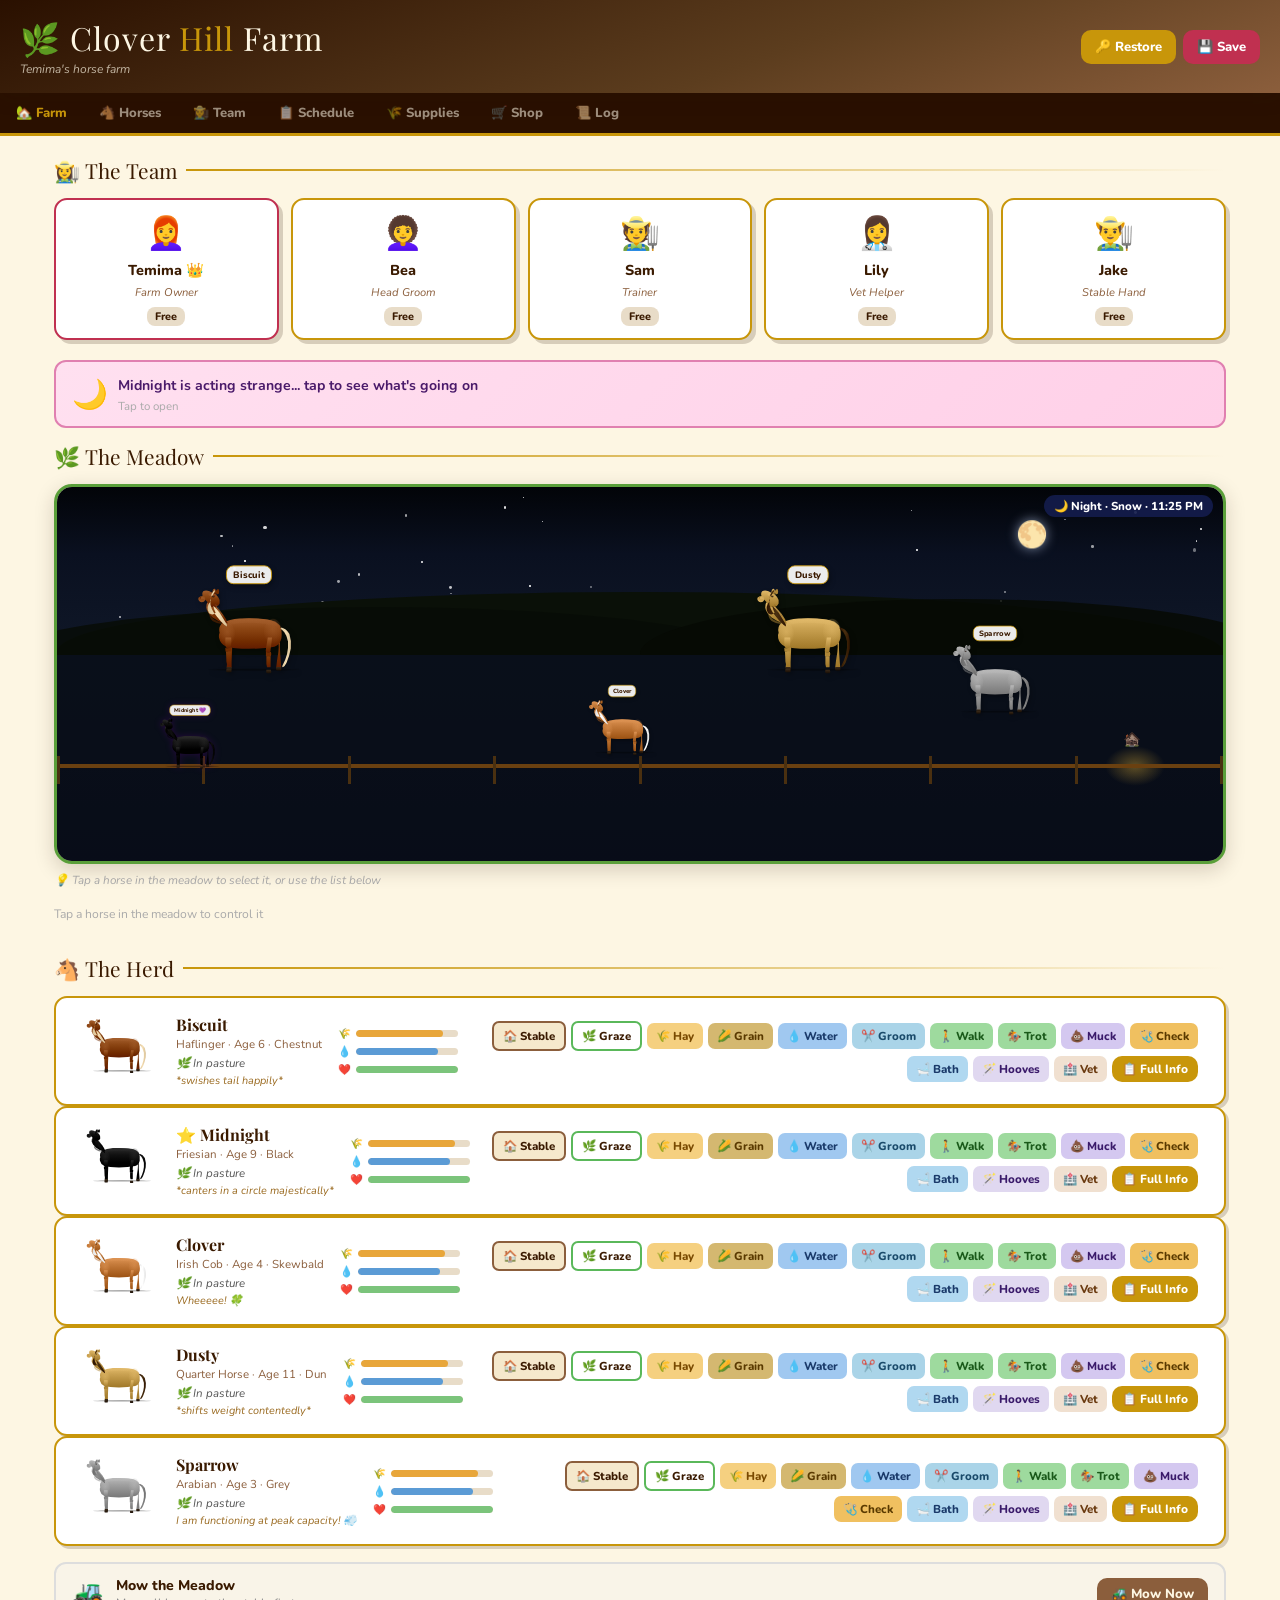
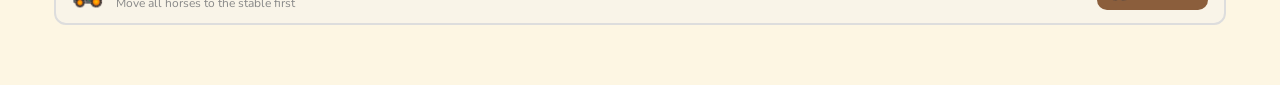
==== horse-farm.html @ 9b1303e1 "Switch to IndexedDB for persistent save storage" ====
<!DOCTYPE html>
<html lang="en">
<head>
<meta charset="UTF-8"/>
<meta name="viewport" content="width=device-width, initial-scale=1.0"/>
<meta name="theme-color" content="#C8960A"/>
<meta name="apple-mobile-web-app-capable" content="yes"/>
<meta name="apple-mobile-web-app-title" content="Horse Farm"/>
<link rel="manifest" href="./horse-farm-manifest.json"/>
<title>Clover Hill Farm 🌿</title>
<link href="https://fonts.googleapis.com/css2?family=Playfair+Display:ital,wght@0,700;1,400&family=Nunito:wght@400;700;800&display=swap" rel="stylesheet"/>
<style>
:root{
  --hay:#C8960A; --earth:#7A3E10; --grass:#3A8C2A; --darkgrass:#2a6a1a;
  --cream:#FDF6E3; --wood:#8B5E3C; --bark:#3A1A00; --rose:#C03050;
  --white:#FFFFFF; --shadow:rgba(40,20,5,0.18);
  --water:#1A6AB5; --sick:#C06000; --sky1:#87CEEB; --sky2:#b8dff5;
  --straw:#D4AA4A; --dirt:#8B6914;
}
*{box-sizing:border-box;margin:0;padding:0;}
body{font-family:'Nunito',sans-serif;background:var(--cream);min-height:100vh;overflow-x:hidden;}

/* ===== HEADER ===== */
header{
  background:linear-gradient(160deg,#2a1000 0%,#5C3D1E 60%,#8B5E3C 100%);
  color:var(--cream);padding:16px 20px;
  display:flex;align-items:center;justify-content:space-between;flex-wrap:wrap;gap:10px;
  box-shadow:0 4px 18px var(--shadow);
  position:sticky;top:0;z-index:50;
}
.farm-title{font-family:'Playfair Display',serif;font-size:clamp(1.4rem,4vw,2rem);letter-spacing:1px;}
.farm-title span{color:var(--hay);}
.farm-sub{font-size:.75rem;opacity:.7;margin-top:2px;font-style:italic;}
.header-right{display:flex;gap:7px;flex-wrap:wrap;align-items:center;}
.btn{font-family:'Nunito',sans-serif;font-weight:800;font-size:.82rem;border:none;border-radius:10px;
  padding:8px 14px;cursor:pointer;transition:filter .18s,transform .12s;display:flex;align-items:center;gap:5px;}
.btn:hover{filter:brightness(1.12);transform:translateY(-1px);}
.btn-wood{background:var(--wood);color:var(--cream);}
.btn-hay{background:var(--hay);color:#fff;}
.btn-rose{background:var(--rose);color:#fff;}
.btn-grass{background:var(--grass);color:#fff;}

/* ===== TABS ===== */
.tabs{display:flex;background:#2a1000;border-bottom:3px solid var(--hay);overflow-x:auto;
  position:sticky;top:0;z-index:49;}
/* JS sets tabs top dynamically after load */
.tab{padding:11px 16px;color:rgba(253,246,227,.55);font-weight:800;font-size:.82rem;
  cursor:pointer;border:none;background:none;white-space:nowrap;
  border-bottom:3px solid transparent;margin-bottom:-3px;transition:color .18s,border-color .18s;
  font-family:'Nunito',sans-serif;display:flex;align-items:center;gap:5px;}
.tab.active{color:var(--hay);border-bottom-color:var(--hay);}
.tab:hover{color:var(--cream);}

/* ===== MAIN ===== */
main{max-width:1200px;margin:0 auto;padding:20px 14px 60px;}
.page{display:none;}.page.active{display:block;}
.section-title{font-family:'Playfair Display',serif;font-size:1.3rem;color:var(--bark);
  margin-bottom:14px;display:flex;align-items:center;gap:9px;}
.section-title::after{content:'';flex:1;height:2px;background:linear-gradient(90deg,var(--hay),transparent);}

/* ===== SICK ALERT ===== */
.sick-alert{background:#fff3cd;border:2px solid var(--sick);border-radius:11px;padding:10px 14px;
  margin-bottom:14px;display:none;gap:9px;align-items:flex-start;}
.sick-alert.visible{display:flex;}
.sick-alert-text{font-size:.83rem;color:#7a4a00;}
.sick-alert-text strong{display:block;margin-bottom:2px;font-size:.9rem;}

/* ===== ROMANCE & FOAL ===== */
@keyframes brood{from{transform:scale(1) rotate(-4deg);}to{transform:scale(0.97) rotate(-2deg);}}
@keyframes heartFloat{0%{transform:translateY(0) scale(0);opacity:0;}20%{transform:translateY(-10px) scale(1.2);opacity:1;}80%{transform:translateY(-35px) scale(1);opacity:1;}100%{transform:translateY(-55px) scale(.8);opacity:0;}}
@keyframes foalBounce{from{transform:scale(1) translateY(0);}to{transform:scale(1.05) translateY(-5px);}}
.field-horse.brooding{animation:brood 2.5s ease-in-out infinite alternate !important;filter:drop-shadow(0 0 6px rgba(80,0,120,.4));}
.field-horse.in-love .horse-name-tag::after{content:' 💕';} 
.heart-float{position:absolute;font-size:1.4rem;pointer-events:none;animation:heartFloat 1.8s ease forwards;z-index:20;}
.foal-horse{animation:foalBounce .8s ease-in-out infinite alternate;}
.romance-banner{background:linear-gradient(135deg,#ffe0f0,#ffd0e8);border:2px solid #e080b0;border-radius:12px;padding:12px 16px;margin-bottom:14px;display:flex;align-items:center;gap:10px;cursor:pointer;transition:transform .2s;}
.romance-banner:hover{transform:translateY(-2px);}

/* ===== SEASONS & WEATHER ===== */
@keyframes twinkle{from{opacity:.2;transform:scale(.8);}to{opacity:1;transform:scale(1.1);}}
@keyframes snowfall{0%{transform:translateY(-10px) translateX(0);opacity:0;}10%{opacity:1;}90%{opacity:.8;}100%{transform:translateY(420px) translateX(30px);opacity:0;}}
@keyframes rainfall{0%{transform:translateY(-10px);opacity:0;}10%{opacity:.7;}100%{transform:translateY(420px);opacity:0;}}
@keyframes leaffall{0%{transform:translateY(-10px) rotate(0deg);opacity:0;}10%{opacity:1;}100%{transform:translateY(420px) rotate(360deg);opacity:0;}}
@keyframes lightning{0%,90%,100%{opacity:0;}92%,96%{opacity:1;}94%,98%{opacity:.3;}}
@keyframes cloudDrift{from{transform:translateX(0);}to{transform:translateX(40px);}}
@keyframes sway{from{transform:rotate(-5deg);}to{transform:rotate(5deg);}}
.weather-particle{position:absolute;pointer-events:none;animation-timing-function:linear;animation-iteration-count:infinite;}
.lightning-flash{position:absolute;inset:0;background:rgba(255,255,220,.5);animation:lightning 5s ease-in-out infinite;pointer-events:none;}

/* ===== FIELD / MEADOW VIEW ===== */
.meadow-wrap{position:relative;width:100%;height:380px;border-radius:18px;overflow:hidden;
  border:3px solid #5a9f3a;box-shadow:0 6px 20px var(--shadow);margin-bottom:8px;}

/* Sky gradient */
.meadow-sky{position:absolute;top:0;left:0;right:0;height:45%;
  background:linear-gradient(180deg,#5ba3d9 0%,#87CEEB 60%,#b8e0f5 100%);}
.cloud{position:absolute;color:white;font-size:1.4rem;opacity:.85;
  animation:cloudDrift 18s ease-in-out infinite alternate;filter:drop-shadow(0 1px 3px rgba(0,0,0,.1));}
@keyframes cloudDrift{from{transform:translateX(0);}to{transform:translateX(40px);}}

/* Rolling hills */
.meadow-hills{position:absolute;bottom:0;left:0;right:0;top:35%;
  background:linear-gradient(180deg,#5aba3a 0%,#4aaa2a 30%,#3a9a1a 60%,#2a8a0a 100%);}
.hill-far{position:absolute;top:0;left:-5%;right:-5%;height:60px;
  background:#5aba3a;border-radius:50% 50% 0 0 / 100% 100% 0 0;}
.hill-mid{position:absolute;top:20px;left:-10%;right:-10%;height:80px;
  background:#4aaa2a;border-radius:50% 50% 0 0 / 100% 100% 0 0;}

/* Ground / foreground */
.meadow-ground{position:absolute;bottom:0;left:0;right:0;height:55%;
  background:linear-gradient(180deg,#5aba3a 0%,#3a9a1a 100%);}

/* Fence */
.fence-row{position:absolute;bottom:22%;left:0;right:0;height:18px;display:flex;z-index:3;}
.fence-post{width:3px;background:#8B6030;height:28px;margin-top:-5px;flex-shrink:0;}
.fence-rail{flex:1;height:4px;background:#c4a060;margin-top:3px;}
.fence-rail2{flex:1;height:4px;background:#c4a060;margin-top:11px;}

/* Flowers and grass detail */
.grass-detail{position:absolute;font-size:.7rem;opacity:.6;pointer-events:none;}
.flower{position:absolute;font-size:.8rem;pointer-events:none;animation:sway 3s ease-in-out infinite alternate;}
@keyframes sway{from{transform:rotate(-5deg);}to{transform:rotate(5deg);}}

/* Horse silhouettes on field */
.field-horse{position:absolute;z-index:5;cursor:pointer;transition:left .9s cubic-bezier(.4,0,.2,1),bottom .7s ease;
  filter:drop-shadow(2px 3px 3px rgba(0,0,0,.3));}
.field-horse svg{display:block;}
.field-horse.grazing{animation:horseMunch 1.5s ease-in-out infinite alternate;}
.field-horse.selected .horse-selection-ring{display:block;}
@keyframes horseMunch{from{transform:rotate(-3deg) translateY(0);}to{transform:rotate(2deg) translateY(2px);}}
.horse-name-tag{position:absolute;bottom:100%;left:50%;transform:translateX(-50%);
  background:rgba(255,255,255,.92);border:1.5px solid var(--hay);border-radius:8px;
  padding:2px 7px;font-size:.62rem;font-weight:800;color:var(--bark);white-space:nowrap;
  margin-bottom:3px;pointer-events:none;}

/* Worker on field */
.field-worker{position:absolute;z-index:8;transition:left .6s ease,bottom .6s ease;pointer-events:none;}
.field-worker .worker-figure{font-size:1.5rem;display:block;
  animation:workerWalk .4s ease-in-out infinite alternate;}
@keyframes workerWalk{from{transform:scaleX(1);}to{transform:scaleX(-1);}}
.field-worker.working .worker-figure{animation:workerWork .3s ease-in-out infinite alternate;}
@keyframes workerWork{from{transform:translateY(0);}to{transform:translateY(-4px);}}
.action-bubble{position:absolute;bottom:calc(100% + 4px);left:50%;transform:translateX(-50%);
  background:white;border:2px solid var(--hay);border-radius:10px;padding:3px 8px;
  font-size:.65rem;font-weight:800;color:var(--bark);white-space:nowrap;z-index:20;
  animation:bubblePop .3s ease both;}
@keyframes bubblePop{from{transform:translateX(-50%) scale(0);}to{transform:translateX(-50%) scale(1);}}
.tool-anim{position:absolute;font-size:1.1rem;animation:toolSwing .5s ease-in-out infinite alternate;}
@keyframes toolSwing{from{transform:rotate(-30deg);}to{transform:rotate(20deg);}}

/* Move controls */
.move-controls{display:flex;flex-wrap:wrap;gap:6px;margin-top:8px;align-items:center;min-height:36px;}
.move-btn{font-size:.78rem;padding:6px 12px;border-radius:8px;border:2px solid var(--hay);
  background:var(--white);color:var(--bark);font-family:'Nunito',sans-serif;font-weight:800;
  cursor:pointer;transition:all .18s;display:flex;align-items:center;gap:4px;}
.move-btn:hover{background:var(--hay);color:#fff;}
.move-btn.active-grazing{background:#9eda9e;border-color:#5ab85a;color:#1a5a1a;}

/* ===== STABLE — SIDE VIEW (standing in aisle looking at stall fronts) ===== */
/* ===== ACTION FEEDBACK ===== */
.horse-action-pop{
  position:absolute;z-index:20;pointer-events:none;
  font-size:1.6rem;
  animation:actionPop 1.4s ease forwards;
  transform-origin:bottom center;
}
@keyframes actionPop{
  0%  {transform:scale(0) translateY(0);opacity:1;}
  30% {transform:scale(1.3) translateY(-20px);opacity:1;}
  70% {transform:scale(1) translateY(-45px);opacity:1;}
  100%{transform:scale(0.8) translateY(-65px);opacity:0;}
}
.field-horse.reacting{animation:horseReact .4s ease-in-out 3 alternate !important;}
@keyframes horseReact{
  from{transform:scale(1) translateY(0);}
  to  {transform:scale(1.08) translateY(-6px);}
}
.field-horse.exercising-anim{animation:horseRun .35s ease-in-out infinite alternate !important;}
@keyframes horseRun{
  from{transform:scaleX(1) translateY(0);}
  to  {transform:scaleX(1.05) translateY(-8px);}
}
.farm-horse-list{display:flex;flex-direction:column;gap:10px;}
.farm-horse-row{
  background:var(--white);border-radius:13px;padding:12px 14px;
  box-shadow:3px 3px 0 var(--shadow);border:2px solid var(--hay);
  display:grid;
  grid-template-columns:auto 1fr auto auto;
  align-items:center;gap:12px;
}
@media(max-width:700px){
  .farm-horse-row{grid-template-columns:auto 1fr;grid-template-rows:auto auto;}
  .fhr-bars{grid-column:1/3;}
  .fhr-actions{grid-column:1/3;}
}
.farm-horse-row.selected-row{border-color:#D4A800;background:#fffbee;}
.farm-horse-row.sick-row{border-color:var(--sick);}
.fhr-svg{flex-shrink:0;}
.fhr-info{min-width:0;overflow:hidden;}
.fhr-name{font-family:'Playfair Display',serif;font-size:1rem;color:var(--bark);font-weight:700;white-space:nowrap;overflow:hidden;text-overflow:ellipsis;}
.fhr-meta{font-size:.72rem;color:var(--wood);margin-top:1px;}
.fhr-status{font-size:.72rem;margin-top:3px;font-style:italic;color:#555;}
.fhr-bars{display:flex;flex-direction:column;gap:3px;width:120px;flex-shrink:0;}
.fhr-bar-row{display:flex;align-items:center;gap:4px;}
.fhr-bar-bg{flex:1;height:7px;background:#e8dcc8;border-radius:99px;overflow:hidden;}
.fhr-bar{height:100%;border-radius:99px;transition:width .4s;}
.fhr-actions{display:flex;flex-wrap:wrap;gap:5px;align-items:center;justify-content:flex-end;}

/* ===== TEAM ===== */
.team-row{display:flex;flex-wrap:wrap;gap:12px;margin-bottom:20px;}
.person-card{background:var(--white);border-radius:13px;padding:12px 14px;flex:1;min-width:120px;
  box-shadow:4px 4px 0 var(--shadow);border:2px solid var(--hay);
  display:flex;flex-direction:column;align-items:center;gap:5px;cursor:pointer;
  transition:transform .18s,box-shadow .18s;}
.person-card:hover{transform:translateY(-2px);box-shadow:6px 6px 0 var(--shadow);}
.person-card.owner{border-color:var(--rose);}
.person-card.busy{border-color:var(--grass);}
.person-avatar{font-size:2rem;}
.person-name{font-weight:800;color:var(--bark);font-size:.9rem;}
.person-role{font-size:.7rem;color:var(--wood);font-style:italic;}
.person-status{font-size:.68rem;font-weight:800;padding:2px 8px;border-radius:8px;margin-top:2px;}
.status-idle{background:#e8dcc8;color:var(--bark);}
.status-busy{background:#9eda9e;color:#1a5a1a;}
.person-task-bar-bg{width:100%;height:5px;background:#e8dcc8;border-radius:99px;overflow:hidden;}
.person-task-bar{height:100%;background:linear-gradient(90deg,var(--grass),#2a7a2a);border-radius:99px;transition:width .5s;}

/* ===== HORSES GRID ===== */
.horses-grid{display:grid;grid-template-columns:repeat(auto-fill,minmax(280px,1fr));gap:16px;}
.horse-card{background:var(--white);border-radius:15px;overflow:hidden;
  box-shadow:4px 4px 0 var(--shadow);border:2px solid var(--hay);transition:transform .2s;}
.horse-card:hover{transform:translateY(-3px);}
.horse-card.fav{border-color:var(--rose);}
.horse-card.sick{border-color:var(--sick);}
.horse-card-top{padding:13px 13px 8px;display:flex;align-items:center;gap:10px;}
.horse-card-top svg{width:48px;height:40px;flex-shrink:0;border-radius:8px;padding:3px;
  background:rgba(0,0,0,.05);}
.horse-name{font-family:'Playfair Display',serif;font-size:1.05rem;color:var(--bark);}
.horse-breed{font-size:.7rem;color:var(--wood);font-style:italic;}
.horse-card-body{padding:8px 13px 13px;}
.badge-row{display:flex;gap:4px;flex-wrap:wrap;margin-bottom:6px;}
.badge{font-size:.64rem;font-weight:800;padding:2px 7px;border-radius:8px;}
.badge-fav{background:var(--rose);color:#fff;}
.badge-sick{background:var(--sick);color:#fff;animation:pulse .8s ease-in-out infinite alternate;}
.badge-recover{background:#7bc47b;color:#fff;}
.badge-exercise{background:#5aba3a;color:#fff;}
.badge-rest{background:#c48bd4;color:#fff;}
.badge-loc{background:#e8dcc8;color:var(--bark);}
@keyframes pulse{from{opacity:.7;}to{opacity:1;}}

/* Stat bars */
.stat-row{display:flex;align-items:center;gap:6px;margin-bottom:5px;}
.stat-icon{font-size:.85rem;width:20px;text-align:center;flex-shrink:0;}
.stat-label{font-size:.68rem;font-weight:800;color:#3A1A00;width:62px;flex-shrink:0;}
.stat-bar-bg{flex:1;height:10px;background:#C8B890;border-radius:99px;overflow:hidden;position:relative;}
.stat-bar{height:100%;border-radius:99px;transition:width .5s ease;}
.stat-bar.hunger  {background:linear-gradient(90deg,#e8a63a,#d4821a);}
.stat-bar.thirst  {background:linear-gradient(90deg,#5b9bd5,#2e6da4);}
.stat-bar.grooming{background:linear-gradient(90deg,#8bbfd4,#5a9ab5);}
.stat-bar.exercise{background:linear-gradient(90deg,#7bc47b,#4a9e4a);}
.stat-bar.rest    {background:linear-gradient(90deg,#c48bd4,#9a5ab5);}
.stat-bar.health  {background:linear-gradient(90deg,#e85555,#c42020);}
.stat-bar.low{background:linear-gradient(90deg,#e85555,#c42020) !important;}
.stat-val{font-size:.68rem;color:#555;width:26px;text-align:right;font-weight:700;}

/* Progress bars for exercise/rest */
.progress-bar-wrap{margin:6px 0;background:#e8dcc8;border-radius:99px;overflow:hidden;height:10px;}
.progress-bar-fill{height:100%;border-radius:99px;transition:width .5s linear;}
.progress-label{font-size:.68rem;font-weight:800;margin-bottom:2px;}

/* Care actions */
.horse-actions{margin-top:8px;}
.action-group{margin-bottom:7px;}
.action-group-label{font-size:.65rem;font-weight:800;color:#aaa;text-transform:uppercase;
  letter-spacing:.5px;margin-bottom:3px;display:flex;align-items:center;gap:4px;}
.action-btns{display:flex;flex-wrap:wrap;gap:4px;}
.care-btn{font-size:.72rem;font-weight:800;padding:5px 9px;border-radius:7px;border:none;
  cursor:pointer;transition:filter .15s,transform .1s;font-family:'Nunito',sans-serif;
  display:flex;align-items:center;gap:3px;}
.care-btn:hover{filter:brightness(1.1);transform:scale(1.04);}
.care-btn:disabled{opacity:.38;cursor:not-allowed;transform:none;filter:none;}
.care-btn.feed-hay    {background:#f5d080;color:#7a4a00;}
.care-btn.feed-grain  {background:#d4b870;color:#5a3a00;}
.care-btn.feed-treats {background:#f0a0a0;color:#7a1a1a;}
.care-btn.feed-water  {background:#a0c8f0;color:#1a3a6a;}
.care-btn.groom       {background:#aad4e8;color:#1a4a6a;}
.care-btn.exercise-start{background:#9eda9e;color:#1a5a1a;}
.care-btn.exercise-stop {background:#e85555;color:#fff;}
.care-btn.rest-btn    {background:#d4a8e8;color:#4a1a6a;}
.care-btn.health-check{background:#f0c060;color:#5a3a00;}
.care-btn.treat-sick  {background:#e85555;color:#fff;}
.horse-mood{font-size:.75rem;margin-top:6px;color:#3A1A00;font-style:italic;line-height:1.4;}
.horse-funfact{font-size:.65rem;color:#bbb;margin-top:3px;line-height:1.4;}

/* Quick hints */
.quick-hints{display:flex;flex-wrap:wrap;gap:4px;margin-top:5px;}

/* ===== SCHEDULE ===== */
.schedule-grid{display:grid;grid-template-columns:repeat(auto-fill,minmax(190px,1fr));gap:12px;}
.schedule-card{background:var(--white);border-radius:11px;padding:12px;
  box-shadow:3px 3px 0 var(--shadow);border-top:4px solid var(--grass);}
.schedule-card h4{font-family:'Playfair Display',serif;color:var(--bark);margin-bottom:8px;font-size:.9rem;}
.schedule-item{display:flex;align-items:center;gap:6px;padding:4px 0;
  border-bottom:1px dashed #e0d0b0;font-size:.78rem;color:#333;}
.schedule-item:last-child{border-bottom:none;}
.schedule-dot{width:8px;height:8px;border-radius:50%;flex-shrink:0;}

/* ===== SUPPLIES ===== */
.supply-grid{display:grid;grid-template-columns:repeat(auto-fill,minmax(150px,1fr));gap:12px;}
.supply-card{background:var(--white);border-radius:12px;padding:12px;text-align:center;
  box-shadow:3px 3px 0 var(--shadow);border:2px solid var(--hay);}
.supply-card.low-stock{border-color:var(--sick);}
.supply-icon{font-size:2rem;margin-bottom:4px;}
.supply-name{font-weight:800;color:var(--bark);font-size:.83rem;margin-bottom:2px;}
.supply-stock{font-size:.72rem;color:#3A1A00;font-weight:700;margin-bottom:6px;}
.supply-bar-bg{height:7px;background:#e8dcc8;border-radius:99px;overflow:hidden;margin-bottom:7px;}
.supply-bar{height:100%;border-radius:99px;background:linear-gradient(90deg,var(--grass),#4a9e4a);transition:width .4s;}
.supply-bar.low{background:linear-gradient(90deg,#e85555,#c42020);}
.supply-btn{font-size:.7rem;padding:5px 10px;border-radius:6px;border:none;cursor:pointer;
  font-family:'Nunito',sans-serif;font-weight:800;background:var(--grass);color:#fff;
  width:100%;transition:filter .15s;}
.supply-btn:hover{filter:brightness(1.1);}

/* ===== HELPERS / TEAM TAB ===== */
.helper-grid{display:grid;grid-template-columns:repeat(auto-fill,minmax(190px,1fr));gap:14px;}
.helper-card{background:var(--white);border-radius:14px;padding:14px;
  box-shadow:4px 4px 0 var(--shadow);border:2px solid var(--hay);cursor:pointer;
  transition:transform .18s,box-shadow .18s;text-align:center;}
.helper-card:hover{transform:translateY(-2px);box-shadow:6px 6px 0 var(--shadow);border-color:var(--grass);}
.helper-card.busy{border-color:var(--grass);}
.helper-avatar{font-size:2.2rem;margin-bottom:5px;}
.helper-name{font-weight:800;color:var(--bark);font-size:.9rem;}
.helper-role{font-size:.68rem;color:var(--wood);font-style:italic;margin-bottom:8px;}
.helper-task-bar-bg{height:7px;background:#e8dcc8;border-radius:99px;overflow:hidden;margin-bottom:4px;}
.helper-task-bar{height:100%;background:linear-gradient(90deg,var(--grass),#2a7a2a);border-radius:99px;transition:width .5s;}
.helper-task-label{font-size:.68rem;color:#3a8c2a;font-weight:800;}
.helper-sched-preview{font-size:.68rem;color:#888;margin-top:5px;line-height:1.6;}

/* ===== LOG ===== */
.log-list{display:flex;flex-direction:column;gap:6px;max-height:440px;overflow-y:auto;}
.log-entry{background:var(--white);border-radius:7px;padding:8px 11px;font-size:.78rem;
  color:#222;display:flex;gap:7px;align-items:center;border-left:4px solid var(--hay);}
.log-entry.log-sick{border-left-color:var(--sick);}
.log-entry.log-health{border-left-color:#e85555;}
.log-time{font-size:.66rem;color:#aaa;white-space:nowrap;}

/* ===== MODALS ===== */
.overlay{display:none;position:fixed;inset:0;background:rgba(40,20,5,.55);
  z-index:200;align-items:center;justify-content:center;padding:16px;}
.overlay.open{display:flex;}
.modal{background:var(--white);border-radius:18px;padding:24px;max-width:480px;width:100%;
  box-shadow:0 20px 55px rgba(0,0,0,.28);animation:popIn .3s cubic-bezier(.175,.885,.32,1.275) both;
  position:relative;border-top:5px solid var(--hay);max-height:90vh;overflow-y:auto;}
.modal h2{font-family:'Playfair Display',serif;color:var(--bark);margin-bottom:12px;font-size:1.3rem;
  display:flex;align-items:center;gap:8px;}
.modal p{color:#333;font-size:.85rem;line-height:1.7;margin-bottom:10px;}
.code-box{background:#f5edd8;border:2px solid var(--hay);border-radius:8px;padding:10px;
  font-family:monospace;font-size:.72rem;word-break:break-all;color:var(--bark);
  max-height:100px;overflow-y:auto;line-height:1.5;user-select:all;}
.modal input,.modal textarea{width:100%;border:2px solid #ddd;border-radius:8px;
  padding:8px 10px;font-family:'Nunito',sans-serif;font-size:.85rem;margin-bottom:8px;outline:none;}
.modal input:focus,.modal textarea:focus{border-color:var(--hay);}
.modal textarea{min-height:80px;resize:vertical;}
.modal-close{position:absolute;top:10px;right:12px;background:none;border:none;
  font-size:1.1rem;cursor:pointer;color:#aaa;font-size:1.3rem;}
.modal-close:hover{color:var(--rose);}
.modal-actions{display:flex;gap:8px;margin-top:12px;flex-wrap:wrap;}
.modal-tabs{display:flex;gap:7px;margin-bottom:14px;}
.modal-tab{flex:1;padding:8px;border:2px solid #ddd;border-radius:9px;background:white;
  font-family:'Nunito',sans-serif;font-weight:800;cursor:pointer;font-size:.8rem;transition:all .2s;}
.modal-tab.active{background:var(--hay);color:#fff;border-color:var(--hay);}

/* Session schedule */
.session-block{background:#f9f4e8;border:2px solid var(--hay);border-radius:10px;padding:11px;margin-bottom:10px;}
.session-header{display:flex;align-items:center;gap:7px;margin-bottom:8px;flex-wrap:wrap;}
.session-time{border:2px solid #ddd;border-radius:7px;padding:5px 8px;
  font-family:'Nunito',sans-serif;font-size:.83rem;outline:none;width:95px;}
.session-time:focus{border-color:var(--hay);}
.session-remove{background:#e85555;color:#fff;border:none;border-radius:6px;
  padding:4px 9px;font-size:.72rem;font-weight:800;cursor:pointer;font-family:'Nunito',sans-serif;}
.session-task-row{display:flex;gap:5px;align-items:center;margin-bottom:5px;}
.session-task-row select{flex:1;border:2px solid #ddd;border-radius:6px;padding:5px 7px;
  font-family:'Nunito',sans-serif;font-size:.78rem;outline:none;}
.session-task-row select:focus{border-color:var(--hay);}
.session-task-remove{background:#e85555;color:#fff;border:none;border-radius:5px;
  padding:3px 8px;font-size:.78rem;cursor:pointer;font-weight:800;}
.add-task-btn{background:var(--white);border:2px dashed var(--hay);border-radius:7px;
  padding:5px 9px;font-size:.75rem;font-weight:800;color:var(--bark);cursor:pointer;
  width:100%;font-family:'Nunito',sans-serif;margin-top:3px;}
.add-task-btn:hover{background:var(--hay);color:#fff;}

/* Task assign grid */
.task-btn-grid{display:grid;grid-template-columns:1fr 1fr;gap:7px;}
.task-assign-btn{padding:8px 9px;border-radius:8px;border:2px solid var(--hay);background:var(--white);
  font-family:'Nunito',sans-serif;font-weight:800;font-size:.75rem;color:var(--bark);
  cursor:pointer;transition:all .18s;text-align:left;line-height:1.3;}
.task-assign-btn:hover{background:var(--hay);color:#fff;}
.task-assign-btn:disabled{opacity:.38;cursor:not-allowed;}

/* Reading help tooltip */
[data-tip]{position:relative;}
[data-tip]:hover::after{
  content:attr(data-tip);position:absolute;bottom:calc(100% + 5px);left:50%;
  transform:translateX(-50%);background:#2a1000;color:#f5e8cc;
  padding:5px 10px;border-radius:8px;font-size:.72rem;white-space:nowrap;z-index:100;
  font-family:'Nunito',sans-serif;font-weight:700;pointer-events:none;
  box-shadow:0 3px 10px rgba(0,0,0,.3);
}

/* ===== UTILS ===== */
@keyframes popIn{from{transform:scale(.8);opacity:0;}to{transform:scale(1);opacity:1;}}
@keyframes fadeUp{from{opacity:0;transform:translateY(12px);}to{opacity:1;transform:translateY(0);}}
.toast{position:fixed;bottom:22px;left:50%;transform:translateX(-50%);
  background:#2a1000;color:#f5e8cc;padding:9px 18px;border-radius:26px;
  font-size:.83rem;font-weight:800;box-shadow:0 6px 18px rgba(0,0,0,.3);z-index:999;
  animation:fadeUp .3s ease both;pointer-events:none;display:flex;align-items:center;gap:6px;}
.toast.warn{background:#c44;}
</style>
</head>
<body>

<header>
  <div>
    <div class="farm-title">🌿 Clover <span>Hill</span> Farm</div>
    <div class="farm-sub">Temima's horse farm</div>
  </div>
  <div class="header-right">
    <button class="btn btn-hay" onclick="openRestore()" data-tip="Load saved farm">🔑 Restore</button>
    <button class="btn btn-rose" onclick="openLogout()" data-tip="Save your farm">💾 Save</button>
  </div>
</header>

<nav class="tabs">
  <button class="tab active" onclick="showPage('farm',this)">🏡 Farm</button>
  <button class="tab" onclick="showPage('horses',this)">🐴 Horses</button>
  <button class="tab" onclick="showPage('team',this)">👩‍🌾 Team</button>
  <button class="tab" onclick="showPage('schedule',this)">📋 Schedule</button>
  <button class="tab" onclick="showPage('supplies',this)">🌾 Supplies</button>
  <button class="tab" onclick="showPage('shop',this)">🛒 Shop</button>
  <button class="tab" onclick="showPage('log',this)">📜 Log</button>
</nav>

<main>

<!-- ===== FARM PAGE ===== -->
<div class="page active" id="page-farm">
  <div class="section-title">👩‍🌾 The Team</div>
  <div class="team-row" id="team-row"></div>

  <div class="sick-alert" id="sick-alert">
    <span style="font-size:1.4rem;">🤒</span>
    <div class="sick-alert-text">
      <strong id="sick-alert-title">A horse needs help!</strong>
      <span id="sick-alert-body"></span>
    </div>
  </div>

  <!-- Romance banner -->
  <div class="romance-banner" id="romance-banner" style="display:none;" onclick="openRomanceModal()">
  </div>

  <div class="section-title">🌿 The Meadow</div>
  <!-- MEADOW / FIELD VIEW -->
  <div class="meadow-wrap" id="meadow-wrap">
    <!-- Fully rebuilt by renderMeadow() based on season + weather -->
    <div id="meadow-bg"></div>
    <div id="meadow-horses" style="position:absolute;inset:0;z-index:6;"></div>
    <div id="meadow-workers" style="position:absolute;inset:0;z-index:7;"></div>
    <div id="meadow-weather" style="position:absolute;inset:0;z-index:8;pointer-events:none;"></div>
    <div id="season-badge" style="position:absolute;top:8px;right:10px;z-index:10;
      background:rgba(0,0,0,.4);color:#fff;font-size:.72rem;font-weight:800;
      padding:3px 10px;border-radius:20px;pointer-events:none;"></div>
  </div>
  <p style="font-size:.73rem;color:#aaa;font-style:italic;margin-top:4px;">
    💡 Tap a horse in the meadow to select it, or use the list below
  </p>
  <div class="move-controls" id="move-controls">
    <span style="font-size:.76rem;color:#aaa;">Tap a horse to control it</span>
  </div>

  <div class="section-title" style="margin-top:22px;">🐴 The Herd</div>
  <div id="farm-horse-list"></div>

  <!-- Mowing -->
  <div id="mow-section" style="margin-top:16px;"></div>

</div>

<!-- ===== HORSES PAGE ===== -->
<div class="page" id="page-horses">
  <div class="section-title">🐴 The Herd</div>
  <div class="horses-grid" id="horses-grid"></div>
</div>

<!-- ===== TEAM PAGE ===== -->
<div class="page" id="page-team">
  <div class="section-title">👩‍🌾 Team Manager</div>
  <p style="color:#555;font-size:.85rem;margin-bottom:16px;">Tap a team member to give them a task or set their daily schedule.</p>
  <div class="helper-grid" id="helper-grid"></div>
</div>

<!-- ===== SCHEDULE PAGE ===== -->
<div class="page" id="page-schedule">
  <div class="section-title">📋 Daily Schedule</div>
  <p style="color:#888;font-size:.83rem;margin-bottom:16px;font-style:italic;">Keep all bars above 20% — water drops fastest!</p>
  <div class="schedule-grid" id="schedule-grid"></div>
</div>

<!-- ===== SUPPLIES PAGE ===== -->
<div class="page" id="page-supplies">
  <div class="section-title">🌾 Supplies</div>
  <div class="supply-grid" id="supply-grid"></div>
</div>

<!-- ===== LOG PAGE ===== -->
<!-- ===== SHOP PAGE ===== -->
<div class="page" id="page-shop">
  <div class="section-title">🛒 Farm Shop</div>
  <div style="display:flex;align-items:center;gap:10px;background:#fffbe6;border:2px solid var(--hay);border-radius:11px;padding:10px 16px;margin-bottom:16px;">
    <span style="font-size:1.5rem;">🪙</span>
    <div>
      <div style="font-weight:800;color:var(--bark);font-size:1rem;">Your coins: <span id="coin-display">0</span></div>
      <div style="font-size:.72rem;color:#888;">Earn coins by caring for your horses!</div>
    </div>
  </div>
  <div class="supply-grid" id="shop-grid"></div>
</div>

<!-- ===== LOG PAGE ===== -->
<div class="page" id="page-log">
  <div class="section-title">📜 Farm Log</div>
  <div class="log-list" id="log-list"></div>
</div>

</main>

<!-- ===== ROMANCE MODAL ===== -->
<div class="overlay" id="romance-overlay">
  <div class="modal" style="max-width:380px;text-align:center;">
    <button class="modal-close" onclick="closeModal('romance-overlay')">✕</button>
    <div id="romance-modal-content"></div>
  </div>
</div>

<!-- ===== TASK STEPS MODAL ===== -->
<div class="overlay" id="task-overlay">
  <div class="modal" style="max-width:400px;">
    <button class="modal-close" onclick="cancelTask()">✕</button>
    <div style="display:flex;align-items:center;gap:12px;margin-bottom:14px;">
      <div id="task-horse-svg"></div>
      <div>
        <div id="task-horse-name" style="font-family:'Playfair Display',serif;font-size:1.1rem;color:var(--bark);"></div>
        <div id="task-name" style="font-size:.8rem;color:var(--wood);font-weight:700;margin-top:2px;"></div>
      </div>
    </div>
    <div id="task-step-dots" style="display:flex;gap:7px;margin-bottom:16px;flex-wrap:wrap;"></div>
    <div style="background:#f9f4e8;border-radius:12px;padding:18px;text-align:center;border:2px solid var(--hay);margin-bottom:14px;">
      <div id="task-step-icon" style="font-size:3.2rem;margin-bottom:8px;"></div>
      <div id="task-step-title" style="font-family:'Playfair Display',serif;font-size:1.1rem;color:var(--bark);margin-bottom:6px;"></div>
      <div id="task-step-desc" style="font-size:.85rem;color:#666;line-height:1.6;"></div>
    </div>
    <button id="task-step-btn" class="btn btn-grass" style="width:100%;font-size:1rem;padding:14px;justify-content:center;"
      onclick="doCurrentStep()">✅ Do it!</button>
    <button onclick="cancelTask()" style="width:100%;margin-top:8px;background:none;border:none;color:#aaa;font-size:.8rem;cursor:pointer;font-family:'Nunito',sans-serif;">✕ Cancel</button>
  </div>
</div>

<!-- ===== HELPER MODAL ===== -->
<div class="overlay" id="helper-overlay">
  <div class="modal">
    <button class="modal-close" onclick="closeModal('helper-overlay')">✕</button>
    <h2 id="helper-modal-title"></h2>
    <div class="modal-tabs">
      <button class="modal-tab active" id="hm-tab-task" onclick="switchHelperTab('task')">⚡ Give Task</button>
      <button class="modal-tab" id="hm-tab-sched" onclick="switchHelperTab('sched')">📅 Schedule</button>
    </div>
    <div id="hm-task-panel">
      <p style="color:#555;font-size:.82rem;margin-bottom:10px;">Pick a task — they start right away!</p>
      <div class="task-btn-grid" id="task-btn-grid"></div>
      <div style="margin-top:12px;padding-top:12px;border-top:2px dashed #eee;">
        <p style="color:#888;font-size:.78rem;margin-bottom:6px;">⏰ Run their scheduled tasks right now:</p>
        <button class="btn btn-wood" style="width:100%;" onclick="forceRunSchedule(activeHelperIdx);closeModal('helper-overlay');">▶ Run Schedule Now</button>
      </div>
    </div>
    <div id="hm-sched-panel" style="display:none;">
      <p style="color:#555;font-size:.82rem;margin-bottom:10px;">Set times for daily tasks. They repeat every day!</p>
      <div id="sched-sessions"></div>
      <button class="btn btn-hay" style="margin-top:8px;width:100%;" onclick="addSession()">➕ Add Session</button>
      <button class="btn btn-grass" style="margin-top:6px;width:100%;" onclick="saveSchedule()">💾 Save Schedule</button>
    </div>
  </div>
</div>

<!-- ===== SAVE MODAL ===== -->
<div class="overlay" id="logout-overlay">
  <div class="modal">
    <button class="modal-close" onclick="closeModal('logout-overlay')">✕</button>
    <h2>💾 Save Your Farm</h2>
    <p>Copy this code and keep it safe! Paste it next time to restore your farm.</p>
    <div class="code-box" id="save-code"></div>
    <div class="modal-actions">
      <button class="btn btn-hay" onclick="copyCode()">📋 Copy</button>
      <button class="btn btn-wood" onclick="closeModal('logout-overlay')">Done</button>
    </div>
  </div>
</div>

<!-- ===== RESTORE MODAL ===== -->
<div class="overlay" id="restore-overlay">
  <div class="modal">
    <button class="modal-close" onclick="closeModal('restore-overlay')">✕</button>
    <h2>🔑 Restore Farm</h2>
    <p>Paste your restore code below.</p>
    <textarea id="restore-input" placeholder="Paste restore code here..."></textarea>
    <div id="restore-error" style="color:var(--rose);font-size:.8rem;margin-bottom:7px;display:none;">❌ That code didn't work — try again!</div>
    <div class="modal-actions">
      <button class="btn btn-grass" onclick="doRestore()">✅ Restore</button>
      <button class="btn btn-wood" onclick="closeModal('restore-overlay')">Cancel</button>
    </div>
  </div>
</div>

<script>
// ================================================================
// HORSE SVG COLORS — realistic breed colors as SVG silhouettes
// ================================================================
function horseSVG(color, maneColor, size=1){
  const w=150*size, h=100*size;
  const c = color;
  const m = maneColor;
  const cLight = shadeColor(c, 25);
  const cDark  = shadeColor(c, -25);
  const cMid   = shadeColor(c, -10);
  const hoof   = '#1a0f05';

  return `<svg width="${w}" height="${h}" viewBox="0 0 600 400" xmlns="http://www.w3.org/2000/svg">
  <defs>
    <linearGradient id="coat${c.replace('#','')}" x1="0%" y1="0%" x2="0%" y2="100%">
      <stop offset="0%" stop-color="${cLight}"/>
      <stop offset="35%" stop-color="${c}"/>
      <stop offset="75%" stop-color="${cDark}"/>
      <stop offset="100%" stop-color="${shadeColor(c,-40)}"/>
    </linearGradient>
    <linearGradient id="coatL${c.replace('#','')}" x1="0%" y1="0%" x2="0%" y2="100%">
      <stop offset="0%" stop-color="${cLight}" stop-opacity="0.85"/>
      <stop offset="100%" stop-color="${cLight}" stop-opacity="0"/>
    </linearGradient>
    <linearGradient id="legG${c.replace('#','')}" x1="0%" y1="0%" x2="0%" y2="100%">
      <stop offset="0%" stop-color="${cMid}"/>
      <stop offset="50%" stop-color="${cDark}"/>
      <stop offset="100%" stop-color="${shadeColor(c,-40)}"/>
    </linearGradient>
    <linearGradient id="maneG${m.replace('#','')}" x1="0%" y1="0%" x2="100%" y2="0%">
      <stop offset="0%" stop-color="${shadeColor(m,-30)}"/>
      <stop offset="50%" stop-color="${m}"/>
      <stop offset="100%" stop-color="${shadeColor(m,-30)}"/>
    </linearGradient>
    <linearGradient id="hoofG" x1="0%" y1="0%" x2="0%" y2="100%">
      <stop offset="0%" stop-color="#3a2a1a"/>
      <stop offset="100%" stop-color="#1a0f05"/>
    </linearGradient>
    <radialGradient id="musHL${c.replace('#','')}" cx="50%" cy="40%" r="60%">
      <stop offset="0%" stop-color="${cLight}" stop-opacity="0.55"/>
      <stop offset="100%" stop-color="${cLight}" stop-opacity="0"/>
    </radialGradient>
    <radialGradient id="eyeG" cx="35%" cy="35%" r="65%">
      <stop offset="0%" stop-color="#5a3a1a"/>
      <stop offset="60%" stop-color="#1a0a02"/>
      <stop offset="100%" stop-color="#000"/>
    </radialGradient>
  </defs>

  <!-- Shadow -->
  <ellipse cx="320" cy="352" rx="195" ry="6" fill="#000" opacity="0.18"/>
  <ellipse cx="320" cy="352" rx="160" ry="3" fill="#000" opacity="0.25"/>

  <!-- Far hind leg -->
  <path d="M 425 235 Q 428 255 425 275 Q 422 295 419 315 L 416 340 Q 416 346 421 347 L 432 347 Q 437 346 437 340 L 435 315 Q 433 290 432 268 Q 431 248 432 235 Z" fill="url(#legG${c.replace('#','')})"/>
  <path d="M 416 340 L 437 340 L 438 350 Q 438 354 434 355 L 419 355 Q 415 354 415 350 Z" fill="url(#hoofG)"/>

  <!-- Far front leg -->
  <path d="M 215 230 Q 213 252 211 275 Q 209 298 207 320 L 205 340 Q 205 346 210 347 L 221 347 Q 226 346 226 340 L 226 320 Q 227 295 228 270 Q 229 250 228 230 Z" fill="url(#legG${c.replace('#','')})"/>
  <path d="M 205 340 L 226 340 L 227 350 Q 227 354 223 355 L 209 355 Q 205 354 205 350 Z" fill="url(#hoofG)"/>

  <!-- Main body -->
  <path d="M 175 195 Q 168 168 188 152 Q 215 138 260 134 Q 320 130 380 138 Q 415 144 432 165 Q 442 188 438 218 Q 432 245 408 254 Q 360 263 300 263 Q 235 263 200 252 Q 178 240 173 218 Q 170 205 175 195 Z" fill="url(#coat${c.replace('#','')})"/>

  <!-- Body top highlight -->
  <path d="M 195 152 Q 240 138 300 134 Q 365 134 415 148 Q 425 158 418 168 Q 360 152 300 152 Q 240 152 200 168 Q 188 162 195 152 Z" fill="url(#coatL${c.replace('#','')})"/>

  <!-- Shoulder muscle -->
  <ellipse cx="208" cy="200" rx="32" ry="48" fill="url(#musHL${c.replace('#','')})"/>
  <!-- Hindquarter muscle -->
  <ellipse cx="402" cy="190" rx="38" ry="55" fill="url(#musHL${c.replace('#','')})"/>

  <!-- Neck -->
  <path d="M 188 152 Q 165 145 145 130 Q 122 110 118 88 Q 116 72 124 65 Q 135 60 148 70 Q 168 90 188 115 Q 205 138 210 155 Z" fill="url(#coat${c.replace('#','')})"/>
  <path d="M 188 152 Q 168 148 152 138 Q 138 128 132 115 Q 130 130 145 145 Q 165 158 188 158 Z" fill="${cDark}" opacity="0.5"/>

  <!-- Head -->
  <path d="M 124 65 Q 110 52 102 38 Q 98 25 105 18 Q 116 12 132 18 Q 152 26 168 42 Q 178 55 175 70 Q 170 82 158 85 Q 145 88 135 82 Q 128 75 124 65 Z" fill="url(#coat${c.replace('#','')})"/>
  <path d="M 130 28 Q 145 22 162 32 Q 168 42 162 48 Q 148 38 132 38 Q 124 32 130 28 Z" fill="url(#coatL${c.replace('#','')})"/>

  <!-- Muzzle -->
  <path d="M 102 38 Q 92 38 86 45 Q 82 53 88 60 Q 92 65 100 65 Q 110 64 113 56 Q 115 48 110 42 Q 106 38 102 38 Z" fill="${shadeColor(c,10)}"/>
  <path d="M 90 45 Q 95 42 102 43 Q 108 45 110 50 Q 105 48 98 49 Q 92 50 90 45 Z" fill="${cLight}" opacity="0.5"/>

  <!-- Mouth -->
  <path d="M 90 53 Q 98 56 108 54" stroke="${cDark}" stroke-width="1" fill="none" stroke-linecap="round"/>

  <!-- Nostril -->
  <ellipse cx="93" cy="46" rx="3.5" ry="4.5" fill="${cDark}"/>
  <ellipse cx="93.5" cy="44.5" rx="1" ry="1.2" fill="${c}" opacity="0.7"/>

  <!-- Eye -->
  <ellipse cx="148" cy="40" rx="7" ry="5" fill="${cDark}" opacity="0.6"/>
  <ellipse cx="148" cy="40" rx="4.5" ry="3.2" fill="url(#eyeG)"/>
  <ellipse cx="149.5" cy="38.5" rx="1.4" ry="1" fill="#fff" opacity="0.85"/>
  <path d="M 142 35 Q 148 33 156 36" stroke="${shadeColor(c,-50)}" stroke-width="1.3" fill="none" stroke-linecap="round"/>

  <!-- Ears -->
  <path d="M 158 22 Q 162 8 170 8 Q 175 14 172 28 Q 168 32 162 30 Z" fill="${cDark}"/>
  <path d="M 144 22 Q 146 6 156 8 Q 162 16 158 30 Q 152 32 146 28 Z" fill="url(#coat${c.replace('#','')})"/>

  <!-- Forelock -->
  <path d="M 152 14 Q 145 22 140 32 Q 138 38 142 40 Q 145 35 148 30 Q 154 22 156 16 Z" fill="url(#maneG${m.replace('#','')})"/>

  <!-- Mane -->
  <path d="M 138 30 Q 134 45 138 60 Q 128 70 124 85 Q 122 100 130 112 Q 145 122 158 110 Q 150 95 148 80 Q 162 92 175 110 Q 188 130 200 150 Q 210 160 206 168 Q 195 162 182 148 Q 165 128 150 108 Q 140 92 136 75 Q 134 55 138 30 Z" fill="url(#maneG${m.replace('#','')})"/>
  <path d="M 158 75 Q 168 95 178 115" stroke="${shadeColor(m,-20)}" stroke-width="1.2" fill="none" opacity="0.7"/>
  <path d="M 168 85 Q 178 105 190 125" stroke="${shadeColor(m,-20)}" stroke-width="1" fill="none" opacity="0.6"/>

  <!-- Near front leg -->
  <path d="M 200 215 Q 198 232 200 248 Q 202 258 206 262 L 218 262 Q 222 258 224 248 Q 226 232 224 215 Z" fill="url(#coat${c.replace('#','')})"/>
  <path d="M 199 258 Q 211 263 224 258 Q 226 268 224 274 Q 211 277 200 274 Z" fill="${cDark}"/>
  <path d="M 202 274 Q 203 295 204 318 L 207 332 Q 208 336 212 336 L 218 336 Q 222 336 222 332 L 222 318 Q 222 295 222 274 Z" fill="url(#legG${c.replace('#','')})"/>
  <path d="M 204 348 L 224 348 L 226 358 Q 226 362 222 363 L 207 363 Q 203 362 203 358 Z" fill="url(#hoofG)"/>

  <!-- Near hind leg -->
  <path d="M 380 215 Q 376 240 372 265 Q 369 275 374 280 L 388 280 Q 393 275 392 265 Q 396 240 398 215 Z" fill="url(#coat${c.replace('#','')})"/>
  <path d="M 372 275 Q 382 282 393 275 Q 397 285 393 295 Q 382 298 372 295 Z" fill="${cDark}"/>
  <path d="M 374 295 Q 374 312 374 328 L 376 338 Q 376 342 380 342 L 388 342 Q 392 342 392 338 L 392 328 Q 392 312 392 295 Z" fill="url(#legG${c.replace('#','')})"/>
  <path d="M 374 352 L 393 352 L 395 362 Q 395 366 391 367 L 377 367 Q 373 366 373 362 Z" fill="url(#hoofG)"/>

  <!-- Tail -->
  <path d="M 438 172 Q 460 178 472 200 Q 482 230 478 262 Q 472 295 460 322 Q 452 338 444 342 Q 440 340 442 335 Q 455 312 462 285 Q 468 258 466 232 Q 462 208 450 192 Q 440 182 434 178 Z" fill="url(#maneG${m.replace('#','')})"/>
  <path d="M 442 180 Q 460 200 468 230 Q 472 258 466 285 Q 458 312 448 332" stroke="${shadeColor(m,-20)}" stroke-width="0.8" fill="none" opacity="0.65"/>
  <path d="M 446 185 Q 466 210 472 240 Q 474 268 466 295 Q 456 320 448 338" stroke="${shadeColor(m,-20)}" stroke-width="0.7" fill="none" opacity="0.7"/>
  </svg>`;
}

function shadeColor(hex, pct){
  // Lighten or darken a hex color by percentage
  const num = parseInt(hex.replace('#',''), 16);
  const r = Math.min(255, Math.max(0, (num>>16) + pct));
  const g = Math.min(255, Math.max(0, ((num>>8)&0xFF) + pct));
  const b = Math.min(255, Math.max(0, (num&0xFF) + pct));
  return '#'+[r,g,b].map(v=>v.toString(16).padStart(2,'0')).join('');
}

// Breed-accurate colors — body=coat color, mane=mane/marking color
const HORSE_COLORS = {
  1: {body:'#8B4513', mane:'#F5DEB3', name:'Chestnut'}, // Haflinger — chestnut, flaxen mane
  2: {body:'#111111', mane:'#111111', name:'Black'},     // Friesian — jet black throughout
  3: {body:'#C47A3A', mane:'#FFFFFF', name:'Skewbald'},  // Irish Cob — brown with white
  4: {body:'#C8A050', mane:'#4a3010', name:'Dun'},       // Quarter Horse — sandy dun, dark
  5: {body:'#A0A0A0', mane:'#888888', name:'Grey'},      // Arabian — dapple grey
};

// ================================================================
// TEAM
// ================================================================
const TEAM=[
  {name:"Temima", role:"Farm Owner",   avatar:"👩‍🦰", owner:true},
  {name:"Bea",    role:"Head Groom",   avatar:"👩‍🦱", owner:false},
  {name:"Sam",    role:"Trainer",      avatar:"🧑‍🌾", owner:false},
  {name:"Lily",   role:"Vet Helper",   avatar:"👩‍⚕️", owner:false},
  {name:"Jake",   role:"Stable Hand",  avatar:"👨‍🌾", owner:false},
];

// ================================================================
// ILLNESS TYPES
// ================================================================
const ILLNESS_TYPES = [
  {id:'colic',       msg:'has colic',                   noFood:true,  noGrazing:true,  icon:'🤢'},
  {id:'fever',       msg:'has a fever',                 noFood:false, noGrazing:false, icon:'🌡️'},
  {id:'respiratory', msg:'has a breathing infection',   noFood:false, noGrazing:false, icon:'😤'},
  {id:'lame',        msg:'is lame (sore leg)',           noFood:false, noGrazing:true,  icon:'🦶'},
  {id:'eye',         msg:'has an eye infection',         noFood:false, noGrazing:false, icon:'👁️'},
  {id:'skin',        msg:'has a skin condition',         noFood:false, noGrazing:false, icon:'🩹'},
  {id:'exhaustion',  msg:'is exhausted',                noFood:false, noGrazing:true,  icon:'😮‍💨'},
  {id:'choke',       msg:'is choking on food',          noFood:true,  noGrazing:true,  icon:'😰'},
  {id:'diarrhea',    msg:'has a stomach upset',         noFood:true,  noGrazing:true,  icon:'🤒'},
];

// ================================================================
// HORSES
// ================================================================
const BASE_HORSES=[
  {id:1, name:"Biscuit",  breed:"Haflinger",     age:6,  colorDesc:"Chestnut with flaxen mane",       personality:"Gentle & sweet",             fav:false, funFact:"Haflingers are always chestnut — never any other color!"},
  {id:2, name:"Midnight", breed:"Friesian",      age:9,  colorDesc:"Jet black, no white markings",    personality:"Gentle, affectionate & eager",fav:true,  funFact:"Friesians are almost always pure black!"},
  {id:3, name:"Clover",   breed:"Irish Cob",     age:4,  colorDesc:"Skewbald (brown & white patches)",personality:"Playful & curious",           fav:false, funFact:"Irish Cobs often have thick feathering on their feet!"},
  {id:4, name:"Dusty",    breed:"Quarter Horse", age:11, colorDesc:"Dun (sandy with dorsal stripe)",  personality:"Calm & dependable",           fav:false, funFact:"Quarter Horses are named for winning quarter-mile races!"},
  {id:5, name:"Sparrow",  breed:"Arabian",       age:3,  colorDesc:"Dapple grey",                     personality:"Spirited & intelligent",      fav:false, funFact:"Arabians are one of the world's oldest breeds!"},
];

function defaultStats(){return{hunger:85,thirst:80,grooming:75,exercise:60,rest:90,health:100};}
function defaultPos(i){
  // Spread horses across the field at varying depths
  return{x:10+(i*16), depth:35+(i%3)*15, grazing:false, location:'pasture'};
}

let horses=BASE_HORSES.map((h,i)=>({
  ...h,
  stats:{...defaultStats()},
  pos:{...defaultPos(i)},
  sick:false, sickDays:0, illnessType:'', recoveryDaysLeft:0,
  exercising:false, exerciseStart:null, exerciseDuration:0, exerciseType:'',
  resting:false, restStart:null, restDuration:0,
  brooding:false, // Midnight acting mysterious
  inLove:false,   // after matchmaking
}));

// ================================================================
// ROMANCE / FOAL STORYLINE
// ================================================================
// Stages: 'none' → 'midnight_brooding' → 'matchmaking' → 'courting' → 'married' → 'pregnant' → 'foal_born'
let romanceStage = 'midnight_brooding'; // starts right away — Midnight is already acting weird!
let romanceProgress = 0; // days courting
let foal = null; // {name, body, mane, born} once born

// Move Midnight to a corner, alone, head down
function initMidnightBrooding(){
  const midnight = horses.find(h=>h.id===2);
  if(!midnight) return;
  midnight.brooding = true;
  midnight.pos.x = 5;
  midnight.pos.depth = 70;
  midnight.pos.grazing = false;
  midnight.pos.location = 'pasture';
}


let farmLog=[];
let supplies=[
  {id:'hay',   name:"Hay",          icon:"🌾", stock:20, max:30},
  {id:'grain', name:"Grain",        icon:"🌽", stock:15, max:25},
  {id:'treats',name:"Treats",       icon:"🍎", stock:10, max:20},
  {id:'water', name:"Water",        icon:"💧", stock:18, max:30},
  {id:'brush', name:"Grooming Kit", icon:"🪥", stock:8,  max:15},
  {id:'meds',  name:"Vet Supplies", icon:"💊", stock:5,  max:10},
  {id:'shampoo',name:"Horse Shampoo",icon:"🧴",stock:3,  max:10},
  {id:'shoes', name:"Horseshoes",   icon:"🪄", stock:2,  max:8},
];

// Helpers — all 5 including Temima
let helpers=[
  {idx:0,taskCurrent:null,taskStart:null,taskDuration:0,taskId:null,taskQueue:[],sessions:[{time:'07:00',tasks:[]}],wx:15,wy:55,lastDailyRun:{}},
  {idx:1,taskCurrent:null,taskStart:null,taskDuration:0,taskId:null,taskQueue:[],sessions:[{time:'09:00',tasks:[]}],wx:25,wy:60,lastDailyRun:{}},
  {idx:2,taskCurrent:null,taskStart:null,taskDuration:0,taskId:null,taskQueue:[],sessions:[{time:'11:00',tasks:[]}],wx:35,wy:50,lastDailyRun:{}},
  {idx:3,taskCurrent:null,taskStart:null,taskDuration:0,taskId:null,taskQueue:[],sessions:[{time:'13:00',tasks:[]}],wx:45,wy:65,lastDailyRun:{}},
  {idx:4,taskCurrent:null,taskStart:null,taskDuration:0,taskId:null,taskQueue:[],sessions:[{time:'17:00',tasks:[]}],wx:55,wy:55,lastDailyRun:{}},
];

let selectedHorse=null;
let activeHelperIdx=null;
let lastScheduleCheck='';
let coins=50;
let meadowMowed=false;
let loanBalance=0;
const LOAN_REPAY_PER_TICK=5;
let meadowMowedTicks=0; // counts up after mowing; grows back after 1440 ticks (1 day)

const SHOP_ITEMS=[
  {id:'hay',   name:'Hay Bale',     icon:'🌾', desc:'Feeds one horse fully',  cost:8,  supplyId:'hay',   amt:5},
  {id:'grain', name:'Grain Bag',    icon:'🌽', desc:'Extra nutrition',         cost:10, supplyId:'grain', amt:5},
  {id:'treats',name:'Apple Treats', icon:'🍎', desc:'Horses love these!',      cost:6,  supplyId:'treats',amt:5},
  {id:'water', name:'Water Tank',   icon:'💧', desc:'Fresh water supply',      cost:7,  supplyId:'water', amt:8},
  {id:'brush', name:'Grooming Kit', icon:'🪥', desc:'Keep them shiny',         cost:9,  supplyId:'brush', amt:4},
  {id:'meds',  name:'Vet Supplies', icon:'💊', desc:'For health checks',       cost:15, supplyId:'meds',  amt:3},
  {id:'shampoo',name:'Horse Shampoo',icon:'🧴',desc:'For bathing tasks',       cost:12, supplyId:'shampoo',amt:3},
  {id:'shoes', name:'Horseshoes',   icon:'🪄', desc:'For hoof trimming',       cost:18, supplyId:'shoes', amt:2},
];

// ================================================================
// SUPPLY HELPERS
// ================================================================
function useSupply(id,amt=1){
  const s=supplies.find(x=>x.id===id);
  if(!s||s.stock<amt) return false;
  s.stock=Math.max(0,s.stock-amt); return true;
}
function supplyStock(id){return (supplies.find(x=>x.id===id)||{stock:0}).stock;}

// ================================================================
// EXERCISE
// ================================================================
const EX_TYPES={
  walk:  {label:"🚶 Walk",   duration:15,exerciseGain:20,restCost:5},
  trot:  {label:"🏇 Trot",   duration:20,exerciseGain:35,restCost:12},
  canter:{label:"💨 Canter", duration:30,exerciseGain:55,restCost:22},
};

function startExercise(horseId,type){
  const h=horses.find(x=>x.id===horseId);
  if(!h||h.exercising) return;
  if(h.sick){showToast("⚠️ "+h.name+" is sick — rest first!",true);return;}
  if(h.resting){showToast("⚠️ "+h.name+" is resting!",true);return;}
  if(h.pos.grazing){h.pos.grazing=false;}
  const ex=EX_TYPES[type];
  h.exercising=true; h.exerciseStart=Date.now();
  h.exerciseDuration=ex.duration*60*1000; h.exerciseType=type;
  horseAction(horseId,'🏃');
  addLog("🏃 Started "+ex.label+" with "+h.name,'exercise');
  showToast("🏃 "+h.name+" started "+type+"!");
  renderAll();
}
function stopExercise(horseId){
  const h=horses.find(x=>x.id===horseId);
  if(!h||!h.exercising) return;
  const ex=EX_TYPES[h.exerciseType];
  const frac=Math.min(1,(Date.now()-h.exerciseStart)/h.exerciseDuration);
  h.stats.exercise=Math.min(100,h.stats.exercise+Math.round(ex.exerciseGain*frac));
  h.stats.rest    =Math.max(0, h.stats.rest    -Math.round(ex.restCost*frac));
  h.stats.thirst  =Math.max(0, h.stats.thirst  -Math.round(15*frac));
  h.exercising=false; h.exerciseStart=null;
  addLog("✅ "+h.name+" finished exercise",'exercise');
  showToast("✅ "+h.name+" done exercising!"); renderAll();
}
function getExerciseProgress(h){
  if(!h.exercising) return 0;
  return Math.min(1,(Date.now()-h.exerciseStart)/h.exerciseDuration);
}

// REST
function restHorse(horseId){
  const h=horses.find(x=>x.id===horseId);
  if(!h) return;
  if(h.exercising){showToast("⚠️ Stop exercise first!",true);return;}
  if(h.resting){showToast("⚠️ "+h.name+" is already resting!",true);return;}
  if(h.pos.grazing) h.pos.grazing=false;
  h.resting=true; h.restStart=Date.now(); h.restDuration=30*60*1000;
  addLog("😴 "+h.name+" is resting (30 min)",'rest');
  showToast("😴 "+h.name+" is resting!"); renderAll();
}
function stopRest(horseId){
  const h=horses.find(x=>x.id===horseId);
  if(!h||!h.resting) return;
  const frac=Math.min(1,(Date.now()-h.restStart)/h.restDuration);
  h.stats.rest=Math.min(100,h.stats.rest+Math.round(30*frac));
  h.resting=false; h.restStart=null;
  addLog("✅ "+h.name+" finished resting",'rest');
  showToast("✅ "+h.name+" done resting!"); renderAll();
}
function getRestProgress(h){
  if(!h.resting) return 0;
  return Math.min(1,(Date.now()-h.restStart)/h.restDuration);
}

// Auto-complete
setInterval(()=>{
  horses.forEach(h=>{
    if(h.exercising&&getExerciseProgress(h)>=1) stopExercise(h.id);
    if(h.resting&&getRestProgress(h)>=1) stopRest(h.id);
  });
},5000);

// ================================================================
// CARE ACTIONS
// ================================================================
function feedHorse(horseId,foodType){
  const h=horses.find(x=>x.id===horseId);
  if(!h) return;
  if(h.sick&&h.illnessType){
    const ill=ILLNESS_TYPES.find(x=>x.id===h.illnessType);
    if(ill&&ill.noFood){showToast("⚠️ "+h.name+" "+ill.msg+" — can't eat!",true);return;}
  }
  const foods={hay:{supplyId:'hay',gain:20,label:"🌾 Fed hay"},grain:{supplyId:'grain',gain:30,label:"🌽 Fed grain"},treats:{supplyId:'treats',gain:10,label:"🍎 Gave treats"}};
  const f=foods[foodType]; if(!f) return;
  if(!useSupply(f.supplyId)){showToast("⚠️ Out of "+foodType+"!",true);return;}
  h.stats.hunger=Math.min(100,h.stats.hunger+f.gain);
  horseAction(horseId,foodType==='hay'?'🌾':foodType==='grain'?'🌽':'🍎');
  addLog(f.label+" to "+h.name,'feed'); renderAll(); showToast(f.label+" to "+h.name+"!");
}
function giveWater(horseId){
  const h=horses.find(x=>x.id===horseId);
  if(!h) return;
  if(!useSupply('water')){showToast("⚠️ No water! Restock.",true);return;}
  h.stats.thirst=Math.min(100,h.stats.thirst+35);
  horseAction(horseId,'💧');
  addLog("💧 Watered "+h.name,'water'); renderAll(); showToast("💧 "+h.name+" had a drink!");
}
function groomHorse(horseId){
  const h=horses.find(x=>x.id===horseId);
  if(!h) return;
  if(!useSupply('brush')){showToast("⚠️ No grooming kits!",true);return;}
  h.stats.grooming=Math.min(100,h.stats.grooming+35);
  horseAction(horseId,'✂️');
  addLog("✂️ Groomed "+h.name,'groom'); renderAll(); showToast("✂️ "+h.name+" has been groomed!");
}
function healthCheck(horseId){
  const h=horses.find(x=>x.id===horseId);
  if(!h) return;
  if(!useSupply('meds')){showToast("⚠️ No vet supplies!",true);return;}
  const status=h.sick?"🤒 "+h.name+" is SICK!":"✅ "+h.name+" is healthy!";
  addLog("🩺 Health check: "+h.name+" — "+(h.sick?"SICK":"healthy"),'health');
  showToast("🩺 "+status); renderAll();
}
function treatSick(horseId){
  const h=horses.find(x=>x.id===horseId);
  if(!h||!h.sick) return;
  if(supplyStock('meds')<2){showToast("⚠️ Need 2 vet supplies!",true);return;}
  useSupply('meds',2);
  h.recoveryDaysLeft=72;
  horseAction(horseId,'💊');
  addLog("💊 Treatment started for "+h.name,'health');
  showToast("💊 "+h.name+" is being treated! Keep rested.");
  renderAll();
}

// ================================================================
// DECAY — realistic per 60s tick
// Thirst: ~1.4hrs to empty, Hunger: ~2.8hrs, others slower
// ================================================================
function runDecayTick(silent=false){
  horses.forEach(h=>{
    h.stats.thirst  =Math.max(0,h.stats.thirst  -1.2);
    h.stats.hunger  =Math.max(0,h.stats.hunger  -0.6);
    h.stats.grooming=Math.max(0,h.stats.grooming-0.25);
    if(!h.exercising) h.stats.exercise=Math.max(0,h.stats.exercise-0.3);
    h.stats.rest    =Math.max(0,h.stats.rest    -0.2);
    if(h.pos.grazing&&!h.sick) h.stats.hunger=Math.min(100,h.stats.hunger+0.5);
    if(h.sick){
      if(h.recoveryDaysLeft>0){
        h.recoveryDaysLeft--;
        h.stats.health=Math.min(100,h.stats.health+1.2);
        if(h.recoveryDaysLeft===0){
          h.sick=false; h.sickDays=0;
          addLog("🌟 "+h.name+" has fully recovered!",'health');
          if(!silent) showToast("🌟 "+h.name+" is fully recovered!");
        }
      } else {
        h.stats.health=Math.max(0,h.stats.health-0.5);
        h.sickDays++;
        if(h.stats.health<=5&&!silent) addLog("🚨 "+h.name+"'s health is critical!",'health');
      }
    }
    if(h.stats.hunger<20||h.stats.thirst<20) h.stats.health=Math.max(0,h.stats.health-0.3);
    if(!h.sick&&h.stats.hunger>30&&h.stats.thirst>30&&h.stats.health<100)
      h.stats.health=Math.min(100,h.stats.health+0.1);
  });

  // Random sickness — ~0.014% per tick
  horses.forEach(h=>{
    if(!h.sick&&Math.random()<0.00014){
      const illness=ILLNESS_TYPES[Math.floor(Math.random()*ILLNESS_TYPES.length)];
      h.sick=true; h.illnessType=illness.id;
      if(illness.noGrazing) h.pos.grazing=false;
      h.stats.health=Math.max(10,h.stats.health-30);
      addLog("🤒 "+h.name+" "+illness.msg+"!","sick");
      if(!silent) showToast("🤒 "+h.name+" "+illness.msg+"!",true);
    }
  });

  // Loan repayment — deduct from coins each tick
  if(loanBalance>0){
    const repay=Math.min(loanBalance,LOAN_REPAY_PER_TICK);
    coins=Math.max(0,coins-repay);
    loanBalance=Math.max(0,loanBalance-repay);
    if(!silent){
      if(loanBalance===0) showToast('✅ Loan fully repaid! Well done! 🎉');
      else if(loanBalance%50===0) showToast('🏦 Loan: -'+repay+' 🪙 — '+loanBalance+' left to repay');
    }
  }

  // Grass grows back after ~60 ticks (1 hour)
  if(meadowMowed){
    meadowMowedTicks++;
    if(meadowMowedTicks>=1440){
      meadowMowed=false;
      meadowMowedTicks=0;
      if(!silent) showToast('🌿 The grass has grown back in the meadow!');
      addLog('🌿 Meadow grass has grown back','system');
    }
  }

  renderSickAlert();
  renderAll();
}
setInterval(()=>runDecayTick(false),60000);

// ================================================================
// GRAZING WANDER
// ================================================================
function wanderGrazingHorses(){
  let moved=false;
  horses.forEach(h=>{
    if(h.pos.grazing&&h.pos.location==='pasture'){
      h.pos.x=Math.min(90,Math.max(4,parseFloat(h.pos.x)+(Math.random()-.5)*14));
      h.pos.depth=Math.min(75,Math.max(25,parseFloat(h.pos.depth)+(Math.random()-.5)*8));
      moved=true;
    }
  });
  if(moved) renderMeadow();
}
setInterval(wanderGrazingHorses,20000);

// ================================================================
// SEASON + WEATHER SYSTEM
// ================================================================
function getSeason(){
  const m = new Date().getMonth(); // 0=Jan
  if(m>=2&&m<=4)  return 'spring';
  if(m>=5&&m<=7)  return 'summer';
  if(m>=8&&m<=10) return 'autumn';
  return 'winter';
}

// Deterministic daily weather based on date
function getWeather(){
  const d = new Date();
  const seed = d.getFullYear()*10000 + (d.getMonth()+1)*100 + d.getDate();
  const r = ((seed * 1664525 + 1013904223) & 0x7fffffff) / 0x7fffffff;
  const season = getSeason();
  if(season==='winter'){
    if(r<0.4) return 'snow';
    if(r<0.6) return 'overcast';
    return 'sunny';
  }
  if(season==='spring'){
    if(r<0.3) return 'rain';
    if(r<0.5) return 'cloudy';
    return 'sunny';
  }
  if(season==='summer'){
    if(r<0.1) return 'storm';
    if(r<0.25) return 'cloudy';
    return 'sunny';
  }
  // autumn
  if(r<0.3) return 'rain';
  if(r<0.5) return 'cloudy';
  return 'sunny';
}

const SEASON_DATA = {
  spring:{
    sky1:'#6ec6f0',sky2:'#a8dff8',
    hill1:'#5aba3a',hill2:'#4aaa2a',hill3:'#3a9a1a',
    ground1:'#5aba3a',ground2:'#3a9a1a',
    decorations:`
      <div style="position:absolute;left:12%;bottom:18%;z-index:4;font-size:.8rem;animation:sway 3s ease-in-out infinite alternate;animation-delay:.5s;">🌸</div>
      <div style="position:absolute;left:28%;bottom:12%;z-index:4;font-size:.9rem;animation:sway 3s ease-in-out infinite alternate;animation-delay:1s;">🌼</div>
      <div style="position:absolute;left:48%;bottom:10%;z-index:4;font-size:.8rem;animation:sway 3.5s ease-in-out infinite alternate;animation-delay:.2s;">🌷</div>
      <div style="position:absolute;left:65%;bottom:15%;z-index:4;font-size:.9rem;animation:sway 2.8s ease-in-out infinite alternate;animation-delay:1.5s;">🌸</div>
      <div style="position:absolute;left:82%;bottom:11%;z-index:4;font-size:.8rem;animation:sway 3.2s ease-in-out infinite alternate;">🌼</div>
      <div style="position:absolute;left:8%;bottom:9%;z-index:4;font-size:.7rem;opacity:.7;">🌿</div>
      <div style="position:absolute;left:55%;bottom:8%;z-index:4;font-size:.7rem;opacity:.7;">🌱</div>
    `,
    badge:'🌸 Spring', badgeBg:'rgba(220,100,150,.7)'
  },
  summer:{
    sky1:'#4a9fd5',sky2:'#87CEEB',
    hill1:'#3a9a1a',hill2:'#2a8a0a',hill3:'#1a7a00',
    ground1:'#4aaa2a',ground2:'#2a8a0a',
    decorations:`
      <div style="position:absolute;left:12%;bottom:18%;z-index:4;font-size:.8rem;animation:sway 3s ease-in-out infinite alternate;animation-delay:.5s;">🌼</div>
      <div style="position:absolute;left:35%;bottom:10%;z-index:4;font-size:.9rem;animation:sway 3s ease-in-out infinite alternate;animation-delay:1s;">🌻</div>
      <div style="position:absolute;left:60%;bottom:14%;z-index:4;font-size:.8rem;animation:sway 3.5s ease-in-out infinite alternate;">🌼</div>
      <div style="position:absolute;left:80%;bottom:11%;z-index:4;font-size:.9rem;animation:sway 2.8s ease-in-out infinite alternate;animation-delay:.8s;">🌻</div>
      <div style="position:absolute;left:5%;bottom:8%;z-index:4;font-size:.7rem;opacity:.7;">🌿</div>
      <div style="position:absolute;left:45%;bottom:8%;z-index:4;font-size:.7rem;opacity:.7;">🌾</div>
      <div style="position:absolute;left:90%;bottom:9%;z-index:4;font-size:.7rem;opacity:.7;">🌿</div>
    `,
    badge:'☀️ Summer', badgeBg:'rgba(200,150,0,.7)'
  },
  autumn:{
    sky1:'#c0905a',sky2:'#e8b870',
    hill1:'#c87820',hill2:'#a05a10',hill3:'#804008',
    ground1:'#a06020',ground2:'#7a4010',
    decorations:`
      <div style="position:absolute;left:10%;bottom:16%;z-index:4;font-size:.9rem;animation:sway 4s ease-in-out infinite alternate;">🍂</div>
      <div style="position:absolute;left:30%;bottom:10%;z-index:4;font-size:.8rem;animation:sway 3.5s ease-in-out infinite alternate;animation-delay:.5s;">🍁</div>
      <div style="position:absolute;left:55%;bottom:14%;z-index:4;font-size:.9rem;animation:sway 4.2s ease-in-out infinite alternate;animation-delay:1s;">🍂</div>
      <div style="position:absolute;left:75%;bottom:10%;z-index:4;font-size:.8rem;animation:sway 3.8s ease-in-out infinite alternate;">🍁</div>
      <div style="position:absolute;left:88%;bottom:15%;z-index:4;font-size:.9rem;animation:sway 3.5s ease-in-out infinite alternate;animation-delay:.3s;">🍂</div>
    `,
    badge:'🍁 Autumn', badgeBg:'rgba(160,80,20,.7)'
  },
  winter:{
    sky1:'#8ab0d0',sky2:'#c8dff0',
    hill1:'#e8eef5',hill2:'#d8e8f2',hill3:'#c8dced',
    ground1:'#ddeeff',ground2:'#c8ddf0',
    decorations:`
      <div style="position:absolute;left:15%;bottom:18%;z-index:4;font-size:.9rem;opacity:.8;">⛄</div>
      <div style="position:absolute;left:70%;bottom:14%;z-index:4;font-size:.8rem;opacity:.7;">🌲</div>
      <div style="position:absolute;left:85%;bottom:10%;z-index:4;font-size:.7rem;opacity:.6;">❄️</div>
    `,
    badge:'❄️ Winter', badgeBg:'rgba(80,120,180,.7)'
  }
};

const WEATHER_DATA = {
  sunny:{clouds:[], overlay:'', particles:''},
  cloudy:{
    clouds:['☁️','⛅','☁️'],
    overlay:'<div style="position:absolute;inset:0;background:rgba(180,190,200,.12);pointer-events:none;z-index:1;"></div>',
    particles:''
  },
  overcast:{
    clouds:['☁️','☁️','☁️','☁️'],
    overlay:'<div style="position:absolute;inset:0;background:rgba(120,130,140,.25);pointer-events:none;z-index:1;"></div>',
    particles:''
  },
  rain:{
    clouds:['🌧️','☁️','🌧️'],
    overlay:'<div style="position:absolute;inset:0;background:rgba(80,100,120,.18);pointer-events:none;z-index:1;"></div>',
    particles:'rain'
  },
  snow:{
    clouds:['🌨️','☁️','🌨️'],
    overlay:'',
    particles:'snow'
  },
  storm:{
    clouds:['⛈️','🌩️','⛈️'],
    overlay:'<div class="lightning-flash" style="z-index:2;"></div><div style="position:absolute;inset:0;background:rgba(50,60,80,.3);pointer-events:none;z-index:1;"></div>',
    particles:'rain'
  },
};

function buildWeatherParticles(type){
  if(!type) return '';
  let html='';
  if(type==='snow'){
    const flakes=['❄️','❅','❆','✼','*','·'];
    for(let i=0;i<18;i++){
      const x=Math.random()*100;
      const dur=3+Math.random()*4;
      const delay=-Math.random()*dur;
      const f=flakes[Math.floor(Math.random()*flakes.length)];
      const sz=0.5+Math.random()*0.8;
      html+=`<div class="weather-particle" style="left:${x}%;top:-5%;font-size:${sz}rem;color:white;animation:snowfall ${dur}s linear infinite;animation-delay:${delay}s;opacity:.85;">${f}</div>`;
    }
  }
  if(type==='rain'){
    for(let i=0;i<30;i++){
      const x=Math.random()*100;
      const dur=0.6+Math.random()*0.4;
      const delay=-Math.random()*dur;
      const h=8+Math.random()*8;
      html+=`<div class="weather-particle" style="left:${x}%;top:-5%;width:1.5px;height:${h}px;background:rgba(174,214,241,.65);border-radius:1px;animation:rainfall ${dur}s linear infinite;animation-delay:${delay}s;"></div>`;
    }
  }
  if(type==='leaves'||type==='autumn'){
    const leaves=['🍂','🍁'];
    for(let i=0;i<8;i++){
      const x=Math.random()*100;
      const dur=4+Math.random()*4;
      const delay=-Math.random()*dur;
      const l=leaves[Math.floor(Math.random()*leaves.length)];
      html+=`<div class="weather-particle" style="left:${x}%;top:-5%;font-size:.8rem;animation:leaffall ${dur}s linear infinite;animation-delay:${delay}s;">${l}</div>`;
    }
  }
  return html;
}

// Time of day: dawn 5-7, day 7-18, sunset 18-20, night 20-5
function getTimeOfDay(){
  const now=new Date();
  const h=now.getHours();
  const m=now.getMinutes();
  const hm=h+m/60; // fractional hour for precision
  if(hm>=5  &&hm<7)   return 'dawn';
  if(hm>=7  &&hm<17)  return 'day';
  if(hm>=17 &&hm<20)  return 'sunset';
  return 'night';
}

const TOD_DATA={
  dawn:{
    sky:'linear-gradient(180deg,#ff9a6c 0%,#ffcc88 40%,#ffe0b0 100%)',
    overlay:'',
    groundTint:'rgba(255,200,150,0.15)',
    badge:'🌅 Dawn',
    stars:false, moon:false, sun:true, sunStyle:'left:15%;top:20%;font-size:1.8rem;filter:drop-shadow(0 0 8px #ffa040);'
  },
  day:{
    sky:null, // use season sky
    overlay:'',
    groundTint:'',
    badge:null, // use season badge
    stars:false, moon:false, sun:true, sunStyle:'right:12%;top:12%;font-size:1.4rem;opacity:.9;'
  },
  sunset:{
    sky:'linear-gradient(180deg,#1a0a2e 0%,#8b2252 25%,#e05020 55%,#f0a030 80%,#f5c870 100%)',
    overlay:'<div style="position:absolute;inset:0;background:rgba(180,60,20,.12);z-index:1;pointer-events:none;"></div>',
    groundTint:'rgba(200,80,20,0.2)',
    badge:'🌅 Sunset',
    stars:false, moon:false, sun:true, sunStyle:'right:8%;top:55%;font-size:2rem;filter:drop-shadow(0 0 12px #ff6020);'
  },
  night:{
    sky:'linear-gradient(180deg,#020408 0%,#0a1020 40%,#101828 100%)',
    overlay:'',
    groundTint:'rgba(10,15,40,0.55)',
    badge:'🌙 Night',
    stars:true, moon:true, sun:false
  }
};

function buildStars(){
  let s='';
  for(let i=0;i<40;i++){
    const x=Math.random()*100, y=Math.random()*42;
    const sz=0.3+Math.random()*0.5;
    const dur=1.5+Math.random()*2;
    const delay=Math.random()*3;
    s+=`<div style="position:absolute;left:${x}%;top:${y}%;width:${sz*4}px;height:${sz*4}px;
      background:#fff;border-radius:50%;opacity:${0.4+Math.random()*0.6};
      animation:twinkle ${dur}s ease-in-out infinite alternate;animation-delay:${delay}s;z-index:1;pointer-events:none;"></div>`;
  }
  return s;
}

function renderMeadowBackground(){
  const bg = document.getElementById('meadow-bg');
  if(!bg) return;
  const season = getSeason();
  const weather = getWeather();
  const tod = getTimeOfDay();
  const sd = SEASON_DATA[season];
  const wd = WEATHER_DATA[weather] || WEATHER_DATA.sunny;
  const td = TOD_DATA[tod];

  const extraParticles = season==='autumn' ? buildWeatherParticles('leaves') : '';
  const cloudPositions = ['left:8%;top:15%','left:38%;top:22%','left:65%;top:10%','left:85%;top:18%'];

  // At night/sunset clouds are less visible
  const nightClouds = tod==='night'?[]:tod==='sunset'?['☁️','☁️']:null;
  const cloudSrc = nightClouds || wd.clouds || [];
  const cloudHTML = cloudSrc.map((c,i)=>`
    <div style="position:absolute;${cloudPositions[i]||'left:50%;top:15%'};font-size:1.5rem;
      animation:cloudDrift ${18+i*6}s ease-in-out infinite alternate;animation-delay:${i*4}s;
      z-index:2;pointer-events:none;opacity:${tod==='night'?0.3:0.9};">${c}</div>`).join('');

  // Sky: night/dawn/sunset override season
  const sky = td.sky || `linear-gradient(180deg,${sd.sky1} 0%,${sd.sky2} 100%)`;

  // Hill colors: night makes them very dark
  const hill1 = tod==='night'?'#0a1008':(tod==='sunset'?'#5a2010':sd.hill1);
  const hill2 = tod==='night'?'#080c06':(tod==='sunset'?'#4a1808':sd.hill2);
  const hill3 = tod==='night'?'#060a04':(tod==='sunset'?'#3a1006':sd.hill3);
  const ground1 = tod==='night'?'#0a1008':(tod==='sunset'?shadeColor(sd.ground1,-30):sd.ground1);
  const ground2 = tod==='night'?'#060a04':(tod==='sunset'?shadeColor(sd.ground2,-30):sd.ground2);

  // Barn glow at night
  const barnGlow = tod==='night'?`
    <div style="position:absolute;right:5%;bottom:20%;width:60px;height:40px;
      background:radial-gradient(ellipse,rgba(255,200,60,.35) 0%,transparent 70%);
      z-index:3;pointer-events:none;"></div>
    <div style="position:absolute;right:7%;bottom:30%;font-size:.9rem;opacity:.8;z-index:3;">🏚️</div>
  `:'';

  // Mowed grass indicator
  const mowedOverlay = meadowMowed?`
    <div style="position:absolute;bottom:0;left:0;right:0;height:55%;
      background:repeating-linear-gradient(90deg,
        ${tod==='night'?'#0a1a08':'#2a8a10'} 0px,${tod==='night'?'#0a1a08':'#2a8a10'} 18px,
        ${tod==='night'?'#081408':'#1a7a00'} 18px,${tod==='night'?'#081408':'#1a7a00'} 36px);
      z-index:2;opacity:.85;"></div>`:'';

  bg.innerHTML=`
    <div style="position:absolute;top:0;left:0;right:0;height:45%;background:${sky};z-index:0;"></div>
    ${td.stars?buildStars():''}
    ${td.moon?`<div style="position:absolute;right:15%;top:8%;font-size:1.6rem;z-index:2;filter:drop-shadow(0 0 6px rgba(200,220,255,.6));">🌕</div>`:''}
    ${td.sun?`<div style="position:absolute;${td.sunStyle}z-index:2;">☀️</div>`:''}
    ${tod==='night'?'':(wd.overlay||'')}
    ${cloudHTML}
    <div style="position:absolute;top:28%;left:0;right:0;height:80px;background:${hill1};border-radius:50% 50% 0 0 / 60px 60px 0 0;z-index:1;"></div>
    <div style="position:absolute;top:32%;left:-5%;right:40%;height:70px;background:${hill2};border-radius:50% 50% 0 0 / 50px 50px 0 0;z-index:1;opacity:.85;"></div>
    <div style="position:absolute;top:30%;left:50%;right:-5%;height:75px;background:${hill3};border-radius:50% 50% 0 0 / 55px 55px 0 0;z-index:1;opacity:.85;"></div>
    ${mowedOverlay||`<div style="position:absolute;bottom:0;left:0;right:0;height:55%;background:linear-gradient(180deg,${ground1} 0%,${ground2} 100%);z-index:2;"></div>`}
    ${tod!=='night'?sd.decorations:''}
    ${td.groundTint?`<div style="position:absolute;bottom:0;left:0;right:0;height:55%;background:${td.groundTint};z-index:3;pointer-events:none;"></div>`:''}
    ${barnGlow}
    <div style="position:absolute;bottom:22%;left:0;right:0;height:18px;display:flex;z-index:5;">
      ${Array(9).fill(0).map((_,i)=>i<8
        ?`<div style="width:3px;background:${tod==='night'?'#4a3010':'#8B6030'};height:28px;margin-top:-5px;flex-shrink:0;"></div><div style="flex:1;height:4px;background:${tod==='night'?'#6a4010':'#c4a060'};margin-top:3px;"></div>`
        :`<div style="width:3px;background:${tod==='night'?'#4a3010':'#8B6030'};height:28px;margin-top:-5px;flex-shrink:0;"></div>`
      ).join('')}
    </div>
    ${tod==='night'?'':buildWeatherParticles(wd.particles)}
    ${extraParticles}
  `;

  const badge=document.getElementById('season-badge');
  if(badge){
    const timeLabel=td.badge||sd.badge;
    const timeColor=tod==='night'?'rgba(20,30,80,.85)':tod==='sunset'?'rgba(120,40,10,.8)':tod==='dawn'?'rgba(160,80,20,.8)':sd.badgeBg;
    const clockStr=new Date().toLocaleTimeString([],{hour:'2-digit',minute:'2-digit'});
    badge.textContent=timeLabel+(tod==='day'?' · '+sd.badge.split(' ')[1]:'')+' · '+(weather.charAt(0).toUpperCase()+weather.slice(1))+' · '+clockStr;
    badge.style.background=timeColor;
  }
}
// Refresh meadow every 5 min so time-of-day transitions happen
setInterval(()=>renderMeadowBackground(),5*60*1000);
// ================================================================
// MEADOW RENDER — realistic horse silhouettes at correct depth
// ================================================================
function renderMeadow(){
  renderMeadowBackground();
  const meadow=document.getElementById('meadow-horses');
  if(!meadow) return;
  meadow.innerHTML='';

  // Sort by depth so closer horses appear in front
  const pastureHorses=[...horses.filter(h=>h.pos.location==='pasture')]
    .sort((a,b)=>a.pos.depth-b.pos.depth);

  pastureHorses.forEach(h=>{
    const col=HORSE_COLORS[h.id]||HORSE_COLORS[1];
    // Scale by depth: far=0.5, close=1.0
    const depthFrac=(h.pos.depth-25)/50; // 0..1 (0=close, 1=far)
    const scale=1.05-depthFrac*0.55; // close=big, far=small
    const bottomPct=(20+(1-depthFrac)*35); // close=low on screen, far=high

    const el=document.createElement('div');
    el.className='field-horse'+(h.pos.grazing?' grazing':h.exercising?' exercising-anim':h.brooding?' brooding':'')+(h.id===selectedHorse?' selected':'');
    el.style.cssText=`left:${h.pos.x}%;bottom:${bottomPct}%;transform:scale(${scale});transform-origin:bottom center;`;
    el.dataset.horseid=h.id;
    const nameExtra = h.sick?' 🤒':h.pos.grazing?' 🌿':h.exercising?' 🏃':h.brooding?' 💜':h.inLove?' 💕':'';
    el.innerHTML=`
      ${horseSVG(col.body,col.mane)}
      <div class="horse-name-tag">${h.name}${nameExtra}</div>
      ${h.id===selectedHorse?`<div style="position:absolute;inset:-3px;border:3px solid #D4A800;border-radius:6px;pointer-events:none;"></div>`:''}
    `;
    el.onclick=()=>selectHorse(h.id);
    meadow.appendChild(el);
  });

  // Stable horses shown as icons at the stable
  // Render foal if born
  if(romanceStage==='foal_born'&&foal){
    const foalEl=document.createElement('div');
    const fDepth=foal.depth||55;
    const fDepthFrac=(fDepth-25)/50;
    const fScale=(0.6-fDepthFrac*0.3)*0.55; // foals are small!
    const fBottom=20+(1-fDepthFrac)*35;
    foalEl.className='field-horse foal-horse';
    foalEl.style.cssText=`left:${foal.x||45}%;bottom:${fBottom}%;transform:scale(${fScale});transform-origin:bottom center;`;
    foalEl.innerHTML=`
      ${horseSVG(foal.body,foal.mane)}
      <div class="horse-name-tag">⭐ ${foal.name}</div>
    `;
    meadow.appendChild(foalEl);
  }

  renderStables();
  renderWorkers();
  renderMoveControls();
}

// ================================================================
// STABLE RENDER — realistic center-aisle stalls
// ================================================================
function renderStables(){}


// ================================================================
// ROMANCE STORYLINE FUNCTIONS
// ================================================================
function openRomanceModal(){
  const el=document.getElementById('romance-modal-content');
  const midnight=horses.find(h=>h.id===2);
  const clover=horses.find(h=>h.id===3);
  if(romanceStage==='midnight_brooding'){
    el.innerHTML=`
      <div style="font-size:3rem;margin-bottom:8px;">🐴💜</div>
      <h2 style="font-family:'Playfair Display',serif;color:#4a1a6a;margin-bottom:10px;">Midnight is acting strange...</h2>
      <p style="font-size:.88rem;color:#555;line-height:1.7;margin-bottom:14px;">
        Midnight has wandered off to the corner of the field all by himself. He's standing very still,
        head slightly down, not eating. Something is on his mind... 🌙
      </p>
      <p style="font-size:.85rem;color:#888;font-style:italic;margin-bottom:16px;">Maybe he just needs a friend?</p>
      <button class="btn btn-rose" style="width:100%;font-size:1rem;padding:12px;justify-content:center;" onclick="doMatchmaking()">💕 Lead Clover to Midnight</button>
      <button onclick="closeModal('romance-overlay')" style="width:100%;margin-top:8px;background:none;border:none;color:#aaa;font-size:.82rem;cursor:pointer;font-family:'Nunito',sans-serif;">Maybe later</button>`;
  } else if(romanceStage==='courting'){
    el.innerHTML=`
      <div style="font-size:3rem;margin-bottom:8px;">💕</div>
      <h2 style="font-family:'Playfair Display',serif;color:#c03070;margin-bottom:10px;">Something is blooming! 🌸</h2>
      <p style="font-size:.88rem;color:#555;line-height:1.7;margin-bottom:14px;">
        Midnight and Clover are spending all their time together now.
        Midnight is no longer brooding — he's happier than ever!
        They walk side by side and nuzzle each other. 🥰
      </p>
      <p style="font-size:.85rem;color:var(--rose);font-weight:800;margin-bottom:16px;">💍 Days courting: ${romanceProgress} / 3</p>
      ${romanceProgress>=3?`<button class="btn btn-rose" style="width:100%;font-size:1rem;padding:12px;justify-content:center;" onclick="doWedding()">💒 Celebrate their bond!</button>`
      :`<p style="color:#aaa;font-size:.82rem;font-style:italic;">Come back tomorrow to see how things develop... 🌹</p>`}`;
  } else if(romanceStage==='married'){
    el.innerHTML=`
      <div style="font-size:3rem;margin-bottom:8px;">💒👑</div>
      <h2 style="font-family:'Playfair Display',serif;color:#c03070;margin-bottom:10px;">Midnight & Clover 💕</h2>
      <p style="font-size:.88rem;color:#555;line-height:1.7;margin-bottom:14px;">
        They are bonded for life! Midnight is so happy and Clover glows with joy.
        They are never far apart... 🌟
      </p>
      <p style="font-size:.85rem;color:#888;font-style:italic;margin-bottom:16px;">Clover seems to be eating a little more than usual lately... 🤔</p>
      <button class="btn btn-hay" style="width:100%;font-size:1rem;padding:12px;justify-content:center;" onclick="checkForFoal()">🐣 Check on Clover</button>`;
  } else if(romanceStage==='pregnant'){
    el.innerHTML=`
      <div style="font-size:3rem;margin-bottom:8px;">🤰🐴</div>
      <h2 style="font-family:'Playfair Display',serif;color:#2a8a2a;margin-bottom:10px;">Clover is expecting! 🌟</h2>
      <p style="font-size:.88rem;color:#555;line-height:1.7;margin-bottom:14px;">
        Lily the vet helper has confirmed it — <strong>Clover is pregnant!</strong>
        Midnight hasn't left her side. The whole farm is buzzing with excitement! 🎉
      </p>
      <button class="btn btn-grass" style="width:100%;font-size:1rem;padding:12px;justify-content:center;" onclick="birthFoal()">👶 Welcome the foal!</button>`;
  } else if(romanceStage==='foal_born'&&foal){
    el.innerHTML=`
      <div style="margin:0 auto 8px;width:fit-content;">${horseSVG(foal.body,foal.mane,0.55)}</div>
      <h2 style="font-family:'Playfair Display',serif;color:#c8960a;margin-bottom:8px;">Meet ${foal.name}! 🌟</h2>
      <p style="font-size:.88rem;color:#555;line-height:1.7;margin-bottom:8px;">
        Born ${foal.born}. Black like Midnight, with a tiny white star on her forehead —
        curious and full of energy already! Midnight is the proudest father. 🥹
      </p>
      <button class="btn btn-hay" style="width:100%;padding:10px;justify-content:center;" onclick="closeModal('romance-overlay')">💕 So precious!</button>`;
  }
  document.getElementById('romance-overlay').classList.add('open');
}

function doMatchmaking(){
  const midnight=horses.find(h=>h.id===2);
  const clover=horses.find(h=>h.id===3);
  clover.pos.x=Math.min(88,midnight.pos.x+12);
  clover.pos.depth=midnight.pos.depth;
  clover.pos.location='pasture';
  clover.pos.grazing=false;
  midnight.brooding=false;
  midnight.inLove=true;
  clover.inLove=true;
  romanceStage='courting';
  romanceProgress=1;
  closeModal('romance-overlay');
  setTimeout(()=>floatHearts(midnight),500);
  setTimeout(()=>floatHearts(clover),900);
  addLog('💕 Clover went to keep Midnight company...','system');
  showToast('💕 Something is happening between Midnight and Clover!');
  renderAll();
}

function doWedding(){
  romanceStage='married';
  closeModal('romance-overlay');
  const midnight=horses.find(h=>h.id===2);
  const clover=horses.find(h=>h.id===3);
  [midnight,clover].forEach(h=>{for(let i=0;i<6;i++)setTimeout(()=>floatHearts(h),i*280);});
  addLog('💒 Midnight and Clover are bonded for life! 🎊','system');
  showToast('💒 Midnight & Clover are bonded forever! 🎊');
  renderAll();
}

function checkForFoal(){
  romanceStage='pregnant';
  closeModal('romance-overlay');
  showToast('🤰 Clover is expecting a foal! 🌟');
  addLog('🤰 Lily confirmed it — Clover is pregnant!','system');
  renderAll();
}

function birthFoal(){
  const now=new Date();
  foal={
    name:'Star',
    body:'#111111',
    mane:'#eeeeee',
    born:now.toLocaleDateString('en-GB',{day:'numeric',month:'long',year:'numeric'}),
  };
  romanceStage='foal_born';
  const midnight=horses.find(h=>h.id===2);
  const clover=horses.find(h=>h.id===3);
  // Place Star next to her parents
  if(midnight&&clover){
    foal.x=((midnight.pos.x+clover.pos.x)/2)+5;
    foal.depth=(midnight.pos.depth+clover.pos.depth)/2;
  }
  closeModal('romance-overlay');
  addLog('🐣 A foal has been born! Meet Star! 🌟','system');
  showToast('🐣 Welcome to the world, Star! 🌟');
  [midnight,clover].forEach(h=>{for(let i=0;i<8;i++)setTimeout(()=>floatHearts(h),i*200);});
  renderAll();
  setTimeout(()=>openRomanceModal(),2000);
}

function floatHearts(h){
  if(!h||h.pos.location!=='pasture') return;
  const meadow=document.getElementById('meadow-horses');
  if(!meadow) return;
  const depthFrac=(h.pos.depth-25)/50;
  const bottomPct=20+(1-depthFrac)*35;
  const hearts=['💕','💜','❤️','💗','✨','⭐','🌸'];
  const heart=document.createElement('div');
  heart.className='heart-float';
  heart.textContent=hearts[Math.floor(Math.random()*hearts.length)];
  heart.style.cssText=`left:${h.pos.x+5+Math.random()*12}%;bottom:${bottomPct+10}%;`;
  meadow.appendChild(heart);
  setTimeout(()=>heart.remove(),2000);
}

// Courting ticks once per real day (1440 min = 1 decay tick per min × 1440)
let courtingTickCount=0;
setInterval(()=>{
  if(romanceStage==='courting'){
    courtingTickCount++;
    if(courtingTickCount>=1440){
      courtingTickCount=0;
      romanceProgress=Math.min(3,romanceProgress+1);
      if(romanceProgress>=3) showToast('💕 Tap the banner — Midnight & Clover have something special! 💒');
      renderAll();
    }
  }
},60000); // check every real minute

function renderRomanceBanner(){
  const el=document.getElementById('romance-banner');
  if(!el) return;
  if(romanceStage==='none'){el.style.display='none';return;}
  el.style.display='flex';
  const msgs={
    midnight_brooding:{icon:'🌙',text:"Midnight is acting strange... tap to see what's going on",color:'#4a1a6a'},
    courting:         {icon:'💕',text:`Midnight & Clover are getting close! (${romanceProgress}/3 days)`,color:'#c03070'},
    married:          {icon:'💒',text:'Midnight & Clover are bonded! Clover seems... different? 🤔',color:'#c03070'},
    pregnant:         {icon:'🤰',text:'Clover is expecting! A foal is on the way! 🌟',color:'#2a8a2a'},
    foal_born:        {icon:'🐣',text:'Baby Star is here! Tap to see! 🌟',color:'#c8960a'},
  };
  const m=msgs[romanceStage]||msgs.midnight_brooding;
  el.innerHTML=`<span style="font-size:1.8rem;">${m.icon}</span><div><strong style="color:${m.color};font-size:.88rem;">${m.text}</strong><div style="font-size:.72rem;color:#aaa;margin-top:2px;">Tap to open</div></div>`;
}

// ================================================================
// TASK STEP SYSTEM
// ================================================================
const TASK_DEFS = {
  feed_hay:{name:'🌾 Feed Hay',supply:'hay',steps:[
    {icon:'🪣',title:'Get the hay scoop',desc:'Walk to the feed room and scoop out a measure of hay.'},
    {icon:'🌾',title:'Fill the hay net',desc:'Stuff the hay net full — nice and tight so it lasts!'},
    {icon:'🚶',title:'Carry to the stall',desc:'Carry the hay net to the horse. Mind your step!'},
    {icon:'🎯',title:'Hang the hay net',desc:'Hook it up inside the stall at the right height.'},
    {icon:'😄',title:'Done!',desc:'The horse digs in happily!',action:'feed_hay'},
  ]},
  feed_grain:{name:'🌽 Feed Grain',supply:'grain',steps:[
    {icon:'🪣',title:'Get the feed bucket',desc:'Grab a clean bucket from the feed room.'},
    {icon:'🌽',title:'Scoop the grain',desc:'Measure out the right amount — not too much!'},
    {icon:'🚶',title:'Carry to the horse',desc:'Walk carefully so you don\'t spill it.'},
    {icon:'🍽️',title:'Pour into the trough',desc:'Empty the bucket into the feeding trough.'},
    {icon:'😄',title:'Done!',desc:'Horse munches away!',action:'feed_grain'},
  ]},
  water:{name:'💧 Water',supply:'water',steps:[
    {icon:'🪣',title:'Get the bucket',desc:'Pick up the water bucket from the hook.'},
    {icon:'🚰',title:'Fill at the tap',desc:'Hold it under the tap and fill to the top. Heavy!'},
    {icon:'💪',title:'Carry it over',desc:'Lug the heavy bucket to the horse\'s stall!'},
    {icon:'💧',title:'Pour into the trough',desc:'Tip it in carefully — don\'t splash yourself!'},
    {icon:'😌',title:'Done!',desc:'The horse drinks deeply!',action:'water'},
  ]},
  groom:{name:'✂️ Groom',supply:'brush',steps:[
    {icon:'🎒',title:'Fetch the grooming kit',desc:'Get the kit — dandy brush, body brush, mane comb and hoof pick.'},
    {icon:'🖌️',title:'Brush the body',desc:'Long strokes with the dandy brush to remove dirt and loose hair.'},
    {icon:'✨',title:'Brush mane & tail',desc:'Gently comb through. Work out any tangles slowly.'},
    {icon:'🦶',title:'Pick the hooves',desc:'Lift each hoof and clean with the hoof pick. Check for stones!'},
    {icon:'🌟',title:'Done!',desc:'The horse looks magnificent!',action:'groom'},
  ]},
  exercise_walk:{name:'🚶 Walk Exercise',steps:[
    {icon:'🪢',title:'Get the halter & lead rope',desc:'Grab the halter from the hook outside the stall.'},
    {icon:'🐴',title:'Halter the horse',desc:'Slip the halter gently over the nose and click the buckle.'},
    {icon:'🚪',title:'Lead out of the stall',desc:'Open the door and lead the horse out to the path.'},
    {icon:'🚶',title:'Walk the circuit',desc:'Walk a steady circuit — head up, relaxed pace. One full lap!'},
    {icon:'🏠',title:'Lead back in',desc:'Bring the horse back, remove the halter and give a pat.'},
    {icon:'✅',title:'Done!',desc:'Great session!',action:'exercise_walk'},
  ]},
  exercise_trot:{name:'🏇 Trot Exercise',steps:[
    {icon:'🪢',title:'Get halter & lunge line',desc:'Grab the halter and long lunge line from the tack room.'},
    {icon:'🐴',title:'Halter the horse',desc:'Fit the halter carefully — not too tight.'},
    {icon:'🌿',title:'Lead to the arena',desc:'Walk the horse to the exercise area.'},
    {icon:'⭕',title:'Lunge at trot',desc:'Ask the horse to trot in a circle — encourage with your voice!'},
    {icon:'🔄',title:'Change direction',desc:'Swap sides and trot the other way. Balance both sides!'},
    {icon:'✅',title:'Done!',desc:'Excellent trot session!',action:'exercise_trot'},
  ]},
  muck_out:{name:'💩 Muck Out',steps:[
    {icon:'🚛',title:'Get the wheelbarrow',desc:'Wheel the barrow to the stall. Put on your muck boots!'},
    {icon:'⬆️',title:'Move the horse out',desc:'Lead the horse to the paddock so you can work freely.'},
    {icon:'⛏️',title:'Fork out the droppings',desc:'Use the dung fork to remove all droppings. Get it all!'},
    {icon:'🌾',title:'Remove wet bedding',desc:'Take out damp straw — it causes hoof problems if left.'},
    {icon:'🚛',title:'Wheel to the muck heap',desc:'Push the full barrow to the muck heap and tip it. Phew!'},
    {icon:'🛏️',title:'Put in fresh bedding',desc:'Spread a thick layer of fresh straw. Lovely and clean!'},
    {icon:'✅',title:'Done!',desc:'Spotless stall!',action:'muck_out'},
  ]},
  health_check:{name:'🩺 Health Check',supply:'meds',steps:[
    {icon:'🎒',title:'Get the vet kit',desc:'Fetch the bag — thermometer, stethoscope, torch.'},
    {icon:'👀',title:'Check eyes & nose',desc:'Look for any discharge or cloudiness. Note anything unusual.'},
    {icon:'🌡️',title:'Take temperature',desc:'Check the temperature. Normal for a horse is 37.5°C.'},
    {icon:'💓',title:'Listen to heart & gut',desc:'Use the stethoscope — you should hear gut sounds on both sides.'},
    {icon:'🦶',title:'Check legs & hooves',desc:'Run your hands down each leg feeling for heat or swelling.'},
    {icon:'📋',title:'Record results',desc:'Write everything down in the health log.'},
    {icon:'✅',title:'Done!',desc:'Health check complete!',action:'health_check'},
  ]},
  bathe:{name:'🛁 Bath Time',supply:'shampoo',steps:[
    {icon:'🚿',title:'Fill the wash bay',desc:'Attach the hose and get the water running — not too cold!'},
    {icon:'🧴',title:'Apply shampoo',desc:'Squirt shampoo along the back and neck. Work it in with your hands.'},
    {icon:'🖌️',title:'Scrub the coat',desc:'Use the body brush in circles all over. Get the legs and belly too!'},
    {icon:'🎽',title:'Scrub the mane & tail',desc:'Work shampoo through the mane and tail. Rinse and repeat!'},
    {icon:'🚿',title:'Rinse thoroughly',desc:'Rinse until the water runs completely clear. No soap left!'},
    {icon:'🧤',title:'Scrape off the water',desc:'Use the sweat scraper to remove excess water from the coat.'},
    {icon:'✅',title:'Done!',desc:'Squeaky clean and shiny!',action:'bathe'},
  ]},
  hoof_trim:{name:'🪄 Hoof Trimming',supply:'shoes',steps:[
    {icon:'🪣',title:'Gather the tools',desc:'Get the hoof pick, rasp file, and nippers from the tack room.'},
    {icon:'🐴',title:'Tie up the horse',desc:'Tie the horse safely in the wash bay so it can\'t wander.'},
    {icon:'🦶',title:'Pick the first hoof',desc:'Lift the front leg gently and clean out the hoof with the pick.'},
    {icon:'🔧',title:'Rasp the sole',desc:'Use the rasp to level the bottom of the hoof. Keep it balanced!'},
    {icon:'🔄',title:'Do all four hooves',desc:'Repeat for each hoof. Check each one looks level and healthy.'},
    {icon:'✨',title:'Apply hoof oil',desc:'Paint hoof oil on each hoof. Makes them strong and shiny!'},
    {icon:'✅',title:'Done!',desc:'Perfect hooves! So important for their health.',action:'hoof_trim'},
  ]},
  vet_visit:{name:'🏥 Vet Visit',supply:'meds',steps:[
    {icon:'📞',title:'Call the vet',desc:'Ring Lily the vet helper. She\'ll come right away!'},
    {icon:'🐴',title:'Bring horse to the yard',desc:'Lead the horse to the examination area in the yard.'},
    {icon:'🩺',title:'Full examination',desc:'Lily checks everything — teeth, eyes, legs, breathing.'},
    {icon:'💉',title:'Vaccinations',desc:'Give the annual vaccination. Quick prick — brave horse!'},
    {icon:'💊',title:'Prescribe treatment',desc:'Lily writes up any medicine or special care needed.'},
    {icon:'📋',title:'Update health records',desc:'Fill in the health passport with today\'s results.'},
    {icon:'✅',title:'Done!',desc:'Full bill of health! Lily says well done!',action:'vet_visit'},
  ]},
};

let activeTask=null;

function startTask(defId,horseId){
  const def=TASK_DEFS[defId];
  if(!def) return;
  // Mowing has no horse
  if(horseId!==null){
    const h=horses.find(x=>x.id===horseId);
    if(!h) return;
    if(def.supply&&supplyStock(def.supply)<1){showToast('⚠️ No '+def.supply+' — restock first!',true);return;}
    if((defId==='exercise_walk'||defId==='exercise_trot')&&h.pos.location==='stable'){
      showToast('⚠️ Move '+h.name+' to the pasture first!',true);return;
    }
  }
  activeTask={defId,horseId,stepIndex:0};
  renderTaskModal();
  document.getElementById('task-overlay').classList.add('open');
}

function renderTaskModal(){
  if(!activeTask) return;
  const def=TASK_DEFS[activeTask.defId];
  const h=activeTask.horseId!=null?horses.find(x=>x.id===activeTask.horseId):null;
  const step=def.steps[activeTask.stepIndex];
  const col=h?(HORSE_COLORS[h.id]||HORSE_COLORS[1]):null;
  document.getElementById('task-horse-svg').innerHTML=col?horseSVG(col.body,col.mane,0.5):'<span style="font-size:2.5rem;">🚜</span>';
  document.getElementById('task-horse-name').textContent=h?h.name:'The Meadow';
  document.getElementById('task-name').textContent=def.name;
  document.getElementById('task-step-dots').innerHTML=def.steps.map((s,i)=>`
    <div style="width:26px;height:26px;border-radius:50%;display:flex;align-items:center;justify-content:center;
      background:${i<activeTask.stepIndex?'var(--grass)':i===activeTask.stepIndex?'var(--hay)':'#e8dcc8'};
      font-size:.68rem;font-weight:800;color:${i<=activeTask.stepIndex?'#fff':'#aaa'};
      border:2px solid ${i===activeTask.stepIndex?'var(--bark)':'transparent'};">
      ${i<activeTask.stepIndex?'✓':i+1}</div>`).join('');
  document.getElementById('task-step-icon').textContent=step.icon;
  document.getElementById('task-step-title').textContent=step.title;
  document.getElementById('task-step-desc').textContent=step.desc;
  const isLast=activeTask.stepIndex===def.steps.length-1;
  document.getElementById('task-step-btn').textContent=isLast?'🎉 Finish!':'✅ Done — next step →';
  if(activeTask.horseId!=null) horseAction(activeTask.horseId,step.icon);
}

function doCurrentStep(){
  if(!activeTask) return;
  const def=TASK_DEFS[activeTask.defId];
  const h=horses.find(x=>x.id===activeTask.horseId);
  const step=def.steps[activeTask.stepIndex];
  if(step.action) applyTaskAction(step.action,activeTask.horseId);
  activeTask.stepIndex++;
  if(activeTask.stepIndex>=def.steps.length){
    document.getElementById('task-overlay').classList.remove('open');
    showToast('🎉 '+def.name+' done for '+h.name+'!');
    addLog(def.name+' for '+h.name,'system');
    activeTask=null;
    renderAll();
  } else {
    renderTaskModal();
  }
}

function applyTaskAction(action,horseId){
  // mow_done doesn't need a horse
  if(action==='mow_done'){
    meadowMowed=true;
    earnCoins(20);
    showToast('🌿 Meadow is freshly mowed! +20 🪙');
    addLog('🌿 Meadow mowed — looking beautiful!','system');
    renderAll();
    return;
  }
  const h=horses.find(x=>x.id===horseId);
  if(!h) return;
  if(action==='feed_hay'   &&useSupply('hay'))   {h.stats.hunger  =Math.min(100,h.stats.hunger+20);  earnCoins(3);}
  if(action==='feed_grain' &&useSupply('grain'))  {h.stats.hunger  =Math.min(100,h.stats.hunger+30);  earnCoins(3);}
  if(action==='water'      &&useSupply('water'))  {h.stats.thirst  =Math.min(100,h.stats.thirst+35);  earnCoins(3);}
  if(action==='groom'      &&useSupply('brush'))  {h.stats.grooming=Math.min(100,h.stats.grooming+35);earnCoins(4);}
  if(action==='exercise_walk'&&!h.exercising&&!h.sick) {startExercise(h.id,'walk');earnCoins(5);}
  if(action==='exercise_trot'&&!h.exercising&&!h.sick) {startExercise(h.id,'trot');earnCoins(7);}
  if(action==='muck_out') {h.stats.rest=Math.min(100,h.stats.rest+5);earnCoins(4);}
  if(action==='health_check'&&useSupply('meds')){
    const s=h.sick?'SICK — treat!':'All clear ✅';
    showToast('🩺 '+h.name+': '+s);
    addLog('🩺 '+h.name+': '+s,'health');
    earnCoins(5);
  }
  if(action==='bathe'&&useSupply('shampoo')){
    h.stats.grooming=Math.min(100,h.stats.grooming+50);
    h.stats.health  =Math.min(100,h.stats.health+5);
    earnCoins(8);
    showToast('🛁 '+h.name+' is sparkling clean!');
    addLog('🛁 Bathed '+h.name,'groom');
  }
  if(action==='hoof_trim'&&useSupply('shoes')){
    h.stats.health=Math.min(100,h.stats.health+8);
    earnCoins(10);
    showToast('🪄 '+h.name+'\'s hooves look perfect!');
    addLog('🪄 Trimmed hooves: '+h.name,'health');
  }
  if(action==='vet_visit'&&useSupply('meds')){
    h.stats.health=Math.min(100,h.stats.health+15);
    if(h.sick&&h.recoveryDaysLeft===0) h.recoveryDaysLeft=72;
    earnCoins(15);
    showToast('🏥 Vet visit done for '+h.name+'!');
    addLog('🏥 Vet visit: '+h.name,'health');
  }
}

function cancelTask(){
  document.getElementById('task-overlay').classList.remove('open');
  activeTask=null;
}

// ================================================================
// VISUAL ACTION FEEDBACK — pops emoji on horse in meadow
// ================================================================
function horseAction(horseId, emoji){
  const h=horses.find(x=>x.id===horseId);
  if(!h) return;

  // Show pop on meadow if horse is in pasture
  if(h.pos.location==='pasture'){
    const meadow=document.getElementById('meadow-horses');
    if(meadow){
      const depthFrac=(h.pos.depth-25)/50;
      const scale=1.05-depthFrac*0.55;
      const bottomPct=(20+(1-depthFrac)*35);
      const pop=document.createElement('div');
      pop.className='horse-action-pop';
      pop.textContent=emoji;
      pop.style.cssText=`left:calc(${h.pos.x}% + 30px);bottom:calc(${bottomPct}% + 40px);font-size:${1.4*scale+0.6}rem;`;
      meadow.appendChild(pop);
      setTimeout(()=>pop.remove(),1500);

      // Make the horse react (bounce)
      const horseEl=meadow.querySelector(`[data-horseid="${horseId}"]`);
      if(horseEl){
        horseEl.classList.remove('reacting');
        void horseEl.offsetWidth; // force reflow
        horseEl.classList.add('reacting');
        setTimeout(()=>horseEl.classList.remove('reacting'),1300);
      }
    }
  }

  // Also flash the farm list row
  const row=document.getElementById('fhr-'+horseId);
  if(row){
    row.style.transition='background .15s';
    row.style.background='#fffbe6';
    setTimeout(()=>row.style.background='',600);
  }
}
// ================================================================
function renderFarmHorseList(){
  const el=document.getElementById('farm-horse-list');
  if(!el) return;
  el.innerHTML=horses.map(h=>{
    const col=HORSE_COLORS[h.id]||HORSE_COLORS[1];
    const ill=h.sick?ILLNESS_TYPES.find(x=>x.id===h.illnessType):null;
    const noFood=ill&&ill.noFood;
    const isSelected=selectedHorse===h.id;

    // Status summary
    let statusMsg='';
    if(h.sick) statusMsg=`${ill?ill.icon:'🤒'} ${ill?ill.msg:'Sick'}${h.recoveryDaysLeft>0?' — healing':''}`;
    else if(h.exercising) statusMsg=`🏃 Exercising (${Math.round(getExerciseProgress(h)*100)}%)`;
    else if(h.resting) statusMsg=`😴 Resting (${Math.round(getRestProgress(h)*100)}%)`;
    else if(h.pos.grazing) statusMsg='🌿 Grazing';
    else statusMsg=h.pos.location==='stable'?'🏠 In stable':'🌿 In pasture';

    // Lowest stat warning
    const stats=h.stats;
    const lowest=Object.entries({hunger:stats.hunger,thirst:stats.thirst,grooming:stats.grooming,exercise:stats.exercise,rest:stats.rest,health:stats.health})
      .sort((a,b)=>a[1]-b[1])[0];
    const icons={hunger:'🌾',thirst:'💧',grooming:'✂️',exercise:'🏃',rest:'😴',health:'❤️'};

    return `<div class="farm-horse-row ${isSelected?'selected-row':''} ${h.sick?'sick-row':''}" id="fhr-${h.id}">
      <div style="display:flex;align-items:center;gap:12px;flex:1;min-width:0;cursor:pointer;padding:4px;border-radius:10px;
        background:${isSelected?'rgba(212,168,0,0.12)':'transparent'};transition:background .2s;"
        onclick="selectHorse(${h.id})" title="Tap to select ${h.name}">
        <div class="fhr-svg">
          ${horseSVG(col.body,col.mane,0.6)}
        </div>
        <div class="fhr-info">
          <div class="fhr-name">${h.fav?'⭐ ':''}${h.name}${isSelected?' <span style="font-size:.7rem;background:var(--hay);color:#fff;padding:1px 7px;border-radius:8px;font-family:Nunito,sans-serif;font-weight:800;">Selected</span>':''}</div>
          <div class="fhr-meta">${h.breed} · Age ${h.age} · ${col.name}</div>
          <div class="fhr-status">${statusMsg}${lowest[1]<30?' · ⚠️ '+icons[lowest[0]]+' '+lowest[0]+' low':''}</div>
          <div style="font-size:.68rem;color:#9a6a20;font-style:italic;margin-top:2px;">${getPersonalityQuote(h)}</div>
        </div>
      </div>
      <div class="fhr-bars">
        <div class="fhr-bar-row"><span style="font-size:.65rem;width:14px;">🌾</span><div class="fhr-bar-bg"><div class="fhr-bar" style="width:${Math.round(stats.hunger)}%;background:${stats.hunger<20?'#e85555':'#e8a63a'};"></div></div></div>
        <div class="fhr-bar-row"><span style="font-size:.65rem;width:14px;">💧</span><div class="fhr-bar-bg"><div class="fhr-bar" style="width:${Math.round(stats.thirst)}%;background:${stats.thirst<20?'#e85555':'#5b9bd5'};"></div></div></div>
        <div class="fhr-bar-row"><span style="font-size:.65rem;width:14px;">❤️</span><div class="fhr-bar-bg"><div class="fhr-bar" style="width:${Math.round(stats.health)}%;background:${stats.health<40?'#e85555':'#7bc47b'};"></div></div></div>
      </div>
      <div class="fhr-actions">
        <!-- Move -->
        ${h.pos.location==='pasture'
          ?`<button class="care-btn" style="background:#f5e8cc;color:var(--bark);border:2px solid var(--wood);" onclick="moveHorseDirectly(${h.id},'stable')" data-tip="Move to stable">🏠 Stable</button>`
          :`<button class="care-btn" style="background:#d4f0c4;color:#1a5a1a;border:2px solid #5ab85a;" onclick="moveHorseDirectly(${h.id},'pasture')" data-tip="Move to pasture">🌿 Pasture</button>`}
        ${h.pos.location==='pasture'
          ?`<button class="care-btn ${h.pos.grazing?'active-grazing':''}" style="background:${h.pos.grazing?'#9eda9e':'var(--white)'};border:2px solid #5ab85a;color:${h.pos.grazing?'#1a5a1a':'var(--bark)'};" onclick="selectHorse(${h.id});toggleGraze();" data-tip="${h.pos.grazing?'Stop grazing':'Set grazing'}">${h.pos.grazing?'🌿 Stop':'🌿 Graze'}</button>`
          :''}
        <!-- Step-based tasks -->
        <button class="care-btn feed-hay" onclick="startTask('feed_hay',${h.id})" data-tip="Feed hay step by step" ${noFood?'disabled':''}>🌾 Hay</button>
        <button class="care-btn feed-grain" onclick="startTask('feed_grain',${h.id})" data-tip="Feed grain step by step" ${noFood?'disabled':''}>🌽 Grain</button>
        <button class="care-btn feed-water" onclick="startTask('water',${h.id})" data-tip="Water step by step">💧 Water</button>
        <button class="care-btn groom" onclick="startTask('groom',${h.id})" data-tip="Groom step by step" ${h.exercising||h.resting?'disabled':''}>✂️ Groom</button>
        ${h.exercising
          ?`<button class="care-btn exercise-stop" onclick="stopExercise(${h.id})" data-tip="Stop exercise">⏹ Stop</button>`
          :`<button class="care-btn exercise-start" onclick="startTask('exercise_walk',${h.id})" data-tip="Walk exercise step by step" ${h.sick||h.resting||h.pos.location==='stable'?'disabled':''}>🚶 Walk</button>
            <button class="care-btn exercise-start" onclick="startTask('exercise_trot',${h.id})" data-tip="Trot exercise — needs open space" ${h.sick||h.resting||h.pos.location==='stable'?'disabled':''}>🏇 Trot</button>`}
        <button class="care-btn" style="background:#d4c8f0;color:#3a1a6a;" onclick="startTask('muck_out',${h.id})" data-tip="Muck out stall step by step">💩 Muck</button>
        <button class="care-btn health-check" onclick="startTask('health_check',${h.id})" data-tip="Health check step by step">🩺 Check</button>
        <button class="care-btn" style="background:#b0d8f0;color:#1a3a6a;" onclick="startTask('bathe',${h.id})" data-tip="Bath time!" ${h.exercising||h.resting?'disabled':''}>🛁 Bath</button>
        <button class="care-btn" style="background:#e0d8f0;color:#3a1a6a;" onclick="startTask('hoof_trim',${h.id})" data-tip="Hoof trimming">🪄 Hooves</button>
        <button class="care-btn" style="background:#f0e0d0;color:#6a3a10;" onclick="startTask('vet_visit',${h.id})" data-tip="Full vet visit">🏥 Vet</button>
        ${h.sick&&h.recoveryDaysLeft===0?`<button class="care-btn treat-sick" onclick="treatSick(${h.id})" data-tip="Treat sickness">💊 Treat</button>`:''}
        <!-- Full info -->
        <button class="btn btn-hay" style="padding:5px 10px;font-size:.75rem;"
          onclick="showPage('horses',document.querySelector('.tab:nth-child(2)'));setTimeout(()=>{const el=document.getElementById('hcard-${h.id}');if(el){el.scrollIntoView({behavior:'smooth',block:'center'});el.style.outline='3px solid var(--hay)';setTimeout(()=>el.style.outline='',1800);}},120);"
          data-tip="See full stats">📋 Full Info</button>
      </div>
    </div>`;
  }).join('');
}
// ================================================================
const TASK_TOOLS={
  hay_all:'🌾',grain_all:'🌽',treats_all:'🍎',water_all:'🪣',
  groom_all:'✂️',muck_out:'🧹',health_all:'🩺',to_pasture:'🤠',
  to_stable:'🤠',exercise_walk:'🏇',exercise_trot:'🏇',
  restock:'📦',graze_all:'🌿',morning:'🌅',evening:'🌙',
};

function renderWorkers(){
  const container=document.getElementById('meadow-workers');
  if(!container) return;

  helpers.forEach(h=>{
    const spriteId='mworker-'+h.idx;
    let el=document.getElementById(spriteId);
    const p=TEAM[h.idx];

    if(!h.taskCurrent){
      if(el) el.remove();
      return;
    }

    if(!el){
      el=document.createElement('div');
      el.id=spriteId;
      el.className='field-worker working';
      container.appendChild(el);
    }

    const prog=h.taskStart?Math.round(Math.min(1,(Date.now()-h.taskStart)/h.taskDuration)*100):0;
    const tool=TASK_TOOLS[h.taskId]||'🔧';
    el.style.cssText=`left:${h.wx}%;bottom:${h.wy*0.4+15}%;`;
    el.innerHTML=`
      <div class="action-bubble">${tool} ${prog}%</div>
      <div class="worker-figure">${p.avatar}</div>
      <div class="tool-anim" style="position:absolute;left:60%;top:10%;">${tool}</div>
    `;
  });

  // Remove stale workers
  helpers.forEach(h=>{
    if(!h.taskCurrent){
      const old=document.getElementById('mworker-'+h.idx);
      if(old) old.remove();
    }
  });
}

// Worker movement during tasks
setInterval(()=>{
  helpers.forEach(h=>{
    if(!h.taskCurrent) return;
    if(h.taskId==='to_stable'||h.taskId==='to_pasture') return;
    const targets=horses.filter(x=>x.pos.location==='pasture');
    if(targets.length>0){
      const t=targets[Math.floor(Math.random()*targets.length)];
      h.wx=Math.min(88,Math.max(5,t.pos.x+(Math.random()-.5)*10));
      h.wy=Math.min(90,Math.max(20,t.pos.depth+(Math.random()-.5)*8));
    } else {
      h.wx=Math.min(88,Math.max(5,h.wx+(Math.random()-.5)*12));
      h.wy=Math.min(90,Math.max(20,h.wy+(Math.random()-.5)*10));
    }
  });
  renderWorkers();
},3000);

// Walk worker to position (animated)
function walkWorkerTo(helperIdx,tx,ty,duration=1500){
  return new Promise(resolve=>{
    const h=helpers.find(x=>x.idx===helperIdx);
    if(!h){resolve();return;}
    const sx=h.wx,sy=h.wy,t0=Date.now();
    function step(){
      const f=Math.min(1,(Date.now()-t0)/duration);
      h.wx=sx+(tx-sx)*f; h.wy=sy+(ty-sy)*f;
      renderWorkers();
      if(f<1) requestAnimationFrame(step); else resolve();
    }
    requestAnimationFrame(step);
  });
}

// Animate bringing horses to stable one by one
async function animateBringToStable(helperIdx){
  const toMove=horses.filter(h=>h.pos.location==='pasture');
  for(const horse of toMove){
    await walkWorkerTo(helperIdx,horse.pos.x,horse.pos.depth,1000);
    showToast("🤠 "+TEAM[helperIdx].name+" roped "+horse.name+"!");
    await new Promise(r=>setTimeout(r,500));
    horse.pos.x=5; horse.pos.depth=50;
    renderMeadow();
    await walkWorkerTo(helperIdx,5,50,800);
    horse.pos.location='stable'; horse.pos.grazing=false;
    addLog("🏠 "+TEAM[helperIdx].name+" brought "+horse.name+" in",'move');
    renderAll(); await new Promise(r=>setTimeout(r,300));
  }
}
async function animateBringToPasture(helperIdx){
  const toMove=horses.filter(h=>h.pos.location==='stable');
  for(let i=0;i<toMove.length;i++){
    const horse=toMove[i];
    await walkWorkerTo(helperIdx,5,40+i*8,700);
    horse.pos.location='pasture';
    horse.pos.x=15+Math.random()*50;
    horse.pos.depth=35+Math.random()*30;
    addLog("🌿 "+TEAM[helperIdx].name+" led "+horse.name+" out",'move');
    renderAll(); await walkWorkerTo(helperIdx,horse.pos.x,horse.pos.depth,900);
    await new Promise(r=>setTimeout(r,300));
  }
}

// ================================================================
// HORSE MOVEMENT
// ================================================================
function selectHorse(id){
  selectedHorse=(selectedHorse===id)?null:id;
  renderMeadow();
  renderFarmHorseList();
  // Scroll to the selected horse row
  if(selectedHorse){
    const row=document.getElementById('fhr-'+selectedHorse);
    if(row) row.scrollIntoView({behavior:'smooth',block:'nearest'});
  }
}

function renderMoveControls(){
  const el=document.getElementById('move-controls');
  if(!el) return;
  if(!selectedHorse){
    el.innerHTML='<span style="font-size:.76rem;color:#aaa;">Tap a horse in the meadow to control it</span>';return;
  }
  const h=horses.find(x=>x.id===selectedHorse);
  if(!h){el.innerHTML='';return;}
  const inPasture=h.pos.location==='pasture';
  el.innerHTML=`
    <strong style="font-size:.8rem;color:var(--bark);">${h.name} selected</strong>
    ${inPasture?`
      <button class="move-btn" onclick="moveHorse('left')" data-tip="Move left">⬅ Left</button>
      <button class="move-btn" onclick="moveHorse('right')" data-tip="Move right">Right ➡</button>
      <button class="move-btn" onclick="moveHorse('closer')" data-tip="Move closer">⬇ Closer</button>
      <button class="move-btn" onclick="moveHorse('farther')" data-tip="Move farther">⬆ Farther</button>
      <button class="move-btn ${h.pos.grazing?'active-grazing':''}" onclick="toggleGraze()" data-tip="${h.pos.grazing?'Stop grazing':'Set horse to graze'}">
        ${h.pos.grazing?'🌿 Stop Grazing':'🌿 Graze'}
      </button>
      <button class="move-btn" onclick="moveHorseDirectly(${h.id},'stable')" style="background:#f5e8cc;border-color:var(--wood);" data-tip="Move to stable">🏠 To Stable</button>
    `:`
      <button class="move-btn" onclick="moveHorseDirectly(${h.id},'pasture')" style="background:#d4f0c4;border-color:#5ab85a;" data-tip="Move to pasture">🌿 To Pasture</button>
    `}
    <button class="move-btn" style="border-color:#ddd;color:#aaa;" onclick="selectedHorse=null;renderMeadow();">✕ Done</button>
  `;
}

function moveHorse(dir){
  const h=horses.find(x=>x.id===selectedHorse);
  if(!h||h.pos.location!=='pasture') return;
  if(dir==='left')   h.pos.x=Math.max(4,parseFloat(h.pos.x)-10);
  if(dir==='right')  h.pos.x=Math.min(88,parseFloat(h.pos.x)+10);
  if(dir==='closer') h.pos.depth=Math.max(25,parseFloat(h.pos.depth)-10);
  if(dir==='farther')h.pos.depth=Math.min(78,parseFloat(h.pos.depth)+10);
  renderMeadow();
}
function toggleGraze(){
  const h=horses.find(x=>x.id===selectedHorse);
  if(!h) return;
  if(h.exercising){showToast("⚠️ Finish exercise first!",true);return;}
  h.pos.grazing=!h.pos.grazing;
  if(h.pos.grazing) setTimeout(wanderGrazingHorses,100);
  addLog((h.pos.grazing?"🌿 Grazing: ":"🌿 Stopped: ")+h.name,'graze');
  showToast(h.pos.grazing?"🌿 "+h.name+" is grazing!":"🌿 "+h.name+" stopped grazing.");
  renderMeadow();
}
function moveHorseDirectly(horseId,location){
  const h=horses.find(x=>x.id===horseId);
  if(!h) return;
  h.pos.location=location;
  if(location==='stable'){h.pos.grazing=false;}
  else {h.pos.x=15+Math.random()*50;h.pos.depth=35+Math.random()*30;}
  addLog((location==='pasture'?'🌿':'🏠')+' Moved '+h.name+(location==='pasture'?' to pasture':' to stable'),'move');
  showToast((location==='pasture'?'🌿 ':'🏠 ')+h.name+(location==='pasture'?' is in the pasture!':' is in the stable!'));
  renderAll();
}
function moveToStable(){if(selectedHorse)moveHorseDirectly(selectedHorse,'stable');}
function moveToPasture(){if(selectedHorse)moveHorseDirectly(selectedHorse,'pasture');}

// ================================================================
// SICK ALERT
// ================================================================
function renderSickAlert(){
  const sick=horses.filter(h=>h.sick);
  const el=document.getElementById('sick-alert');
  if(sick.length===0){el.classList.remove('visible');return;}
  el.classList.add('visible');
  document.getElementById('sick-alert-title').textContent=
    sick.length===1?sick[0].name+" needs help!":sick.length+" horses need help!";
  document.getElementById('sick-alert-body').textContent=
    sick.map(h=>{const ill=ILLNESS_TYPES.find(x=>x.id===h.illnessType);return h.name+(ill?' ('+ill.msg+')':'');}).join(', ')+
    " — go to the 🐴 Horses tab to treat them.";
}

// ================================================================
// HORSES GRID
// ================================================================
function statBar(val,cls,icon,label){
  const pct=Math.round(val);
  const low=pct<20;
  return `<div class="stat-row">
    <div class="stat-icon" title="${label}">${icon}</div>
    <div class="stat-label">${label}</div>
    <div class="stat-bar-bg">
      <div class="stat-bar ${cls}${low?' low':''}" style="width:${pct}%"></div>
    </div>
    <div class="stat-val" style="${low?'color:#e85555;font-weight:800':''}">${pct}%</div>
  </div>`;
}

function renderGrid(){
  const el=document.getElementById('horses-grid');
  if(!el) return;
  el.innerHTML=horses.map((h,i)=>{
    const col=HORSE_COLORS[h.id]||HORSE_COLORS[1];
    const ill=h.sick?ILLNESS_TYPES.find(x=>x.id===h.illnessType):null;
    const noFood=ill&&ill.noFood;
    const cardBg=h.fav?'linear-gradient(135deg,#f9e0e0,#f5d0d0)':h.sick?'linear-gradient(135deg,#fff3cd,#ffe8a0)':'linear-gradient(135deg,#f5e8cc,#ecdbb8)';
    return `
    <div class="horse-card${h.fav?' fav':''}${h.sick?' sick':''}" id="hcard-${h.id}" style="animation-delay:${i*.06}s;cursor:pointer;" onclick="showPage('horses',document.querySelector('.tab:nth-child(2)'));setTimeout(()=>{const el=document.getElementById('hcard-'+${h.id});if(el){el.scrollIntoView({behavior:'smooth',block:'center'});el.style.outline='3px solid var(--hay)';setTimeout(()=>el.style.outline='',1500);}},100);">
      <div class="horse-card-top" style="background:${cardBg}">
        ${horseSVG(col.body,col.mane,0.75)}
        <div>
          <div class="badge-row">
            ${h.fav?'<span class="badge badge-fav" data-tip="Favourite horse">⭐ Fav</span>':''}
            ${h.sick&&h.recoveryDaysLeft>0?`<span class="badge badge-recover" data-tip="Being treated">💊 Healing</span>`:h.sick?`<span class="badge badge-sick" data-tip="${ill?ill.msg:'Sick'}">🤒 Sick</span>`:''}
            ${h.exercising?'<span class="badge badge-exercise" data-tip="Currently exercising">🏃 Running</span>':''}
            ${h.resting?'<span class="badge badge-rest" data-tip="Resting">😴 Resting</span>':''}
            <span class="badge badge-loc" data-tip="${h.pos.location==='pasture'?'Out in the field':'Inside the stable'}">${h.pos.location==='pasture'?(h.pos.grazing?'🌿 Grazing':'🌿 Pasture'):'🏠 Stable'}</span>
          </div>
          <div class="horse-name">${h.name}</div>
          <div class="horse-breed">${h.breed} · Age ${h.age}</div>
          <div style="font-size:.68rem;color:var(--wood);font-style:italic;">${col.name} coat</div>
        </div>
      </div>
      <div class="horse-card-body">
        ${h.exercising?`
          <div class="progress-label" style="color:#4a9e4a;">🏃 ${EX_TYPES[h.exerciseType].label} — ${Math.round(getExerciseProgress(h)*100)}%</div>
          <div class="progress-bar-wrap"><div class="progress-bar-fill" style="width:${Math.round(getExerciseProgress(h)*100)}%;background:linear-gradient(90deg,#7bc47b,#4a9e4a);"></div></div>
        `:''}
        ${h.resting?`
          <div class="progress-label" style="color:#9a5ab5;">😴 Resting — ${Math.round(getRestProgress(h)*100)}%</div>
          <div class="progress-bar-wrap"><div class="progress-bar-fill" style="width:${Math.round(getRestProgress(h)*100)}%;background:linear-gradient(90deg,#c48bd4,#9a5ab5);"></div></div>
        `:''}
        ${statBar(h.stats.hunger,'hunger','🌾','Hunger')}
        ${statBar(h.stats.thirst,'thirst','💧','Thirst')}
        ${statBar(h.stats.grooming,'grooming','✂️','Grooming')}
        ${statBar(h.stats.exercise,'exercise','🏃','Fitness')}
        ${statBar(h.stats.rest,'rest','😴','Rest')}
        ${statBar(h.stats.health,'health','❤️','Health')}

        <div class="horse-actions">
          <div class="action-group">
            <div class="action-group-label">🍽️ Feed & Water</div>
            <div class="action-btns">
              <button class="care-btn feed-hay"   onclick="feedHorse(${h.id},'hay')"    data-tip="Feed hay (${supplyStock('hay')} left)"   ${noFood?'disabled title="Cannot eat while sick"':''}>🌾 Hay (${supplyStock('hay')})</button>
              <button class="care-btn feed-grain" onclick="feedHorse(${h.id},'grain')"  data-tip="Feed grain (${supplyStock('grain')} left)" ${noFood?'disabled':''}>🌽 Grain (${supplyStock('grain')})</button>
              <button class="care-btn feed-treats"onclick="feedHorse(${h.id},'treats')" data-tip="Give treats"                              ${noFood?'disabled':''}>🍎 Treats (${supplyStock('treats')})</button>
              <button class="care-btn feed-water" onclick="giveWater(${h.id})"          data-tip="Give water (${supplyStock('water')} left)">💧 Water (${supplyStock('water')})</button>
            </div>
          </div>
          <div class="action-group">
            <div class="action-group-label">🏃 Exercise</div>
            <div class="action-btns">
              ${h.exercising?`<button class="care-btn exercise-stop" onclick="stopExercise(${h.id})" data-tip="Stop exercise early">⏹ Stop</button>`:`
                <button class="care-btn exercise-start" onclick="startExercise(${h.id},'walk')"   data-tip="15 min walk" ${h.sick||h.resting?'disabled':''}>🚶 Walk</button>
                <button class="care-btn exercise-start" onclick="startExercise(${h.id},'trot')"   data-tip="20 min trot" ${h.sick||h.resting?'disabled':''}>🏇 Trot</button>
                <button class="care-btn exercise-start" onclick="startExercise(${h.id},'canter')" data-tip="30 min canter" ${h.sick||h.resting?'disabled':''}>💨 Canter</button>
              `}
            </div>
          </div>
          <div class="action-group">
            <div class="action-group-label">🛁 Care</div>
            <div class="action-btns">
              <button class="care-btn groom"        onclick="groomHorse(${h.id})"  data-tip="Groom (${supplyStock('brush')} kits left)" ${h.exercising||h.resting?'disabled':''}>✂️ Groom (${supplyStock('brush')})</button>
              ${h.resting
                ?`<button class="care-btn exercise-stop" onclick="stopRest(${h.id})" data-tip="Stop resting early">⏹ Stop Rest</button>`
                :`<button class="care-btn rest-btn" onclick="restHorse(${h.id})" data-tip="30 min rest session" ${h.exercising?'disabled':''}>😴 Rest (30m)</button>`}
              <button class="care-btn health-check" onclick="healthCheck(${h.id})" data-tip="Check health (${supplyStock('meds')} supplies left)">🩺 Check (${supplyStock('meds')})</button>
              ${h.sick&&h.recoveryDaysLeft===0?`<button class="care-btn treat-sick" onclick="treatSick(${h.id})" data-tip="Treat sickness (needs 2 vet supplies)">💊 Treat</button>`:''}
              ${h.sick&&h.recoveryDaysLeft>0?`<span style="font-size:.7rem;color:#4a9e4a;font-weight:800;">💊 Healing... (~${Math.round(h.recoveryDaysLeft)} min left)</span>`:''}
            </div>
          </div>
        </div>
        <div class="horse-mood">${getMood(h)}</div>
        <div style="font-size:.78rem;color:#7a4a00;font-style:italic;margin-top:4px;padding:5px 8px;background:#fff8ee;border-radius:7px;border-left:3px solid var(--hay);">${getPersonalityQuote(h)}</div>
        ${getMoodQuickHint(h)}
        <div class="horse-funfact">💡 ${h.funFact}</div>
      </div>
    </div>`;
  }).join('');
}

function getMood(h){
  if(h.sick){
    const ill=ILLNESS_TYPES.find(x=>x.id===h.illnessType)||ILLNESS_TYPES[0];
    const r=[];
    if(ill.noFood) r.push("cannot eat");
    if(ill.noGrazing) r.push("must not graze");
    const rs=r.length?' — '+r.join(', '):'';
    if(h.recoveryDaysLeft>0) return ill.icon+' '+h.name+' '+ill.msg+rs+'. Healing, keep rested.';
    return ill.icon+' '+h.name+' '+ill.msg+rs+'. Run 🩺 check then 💊 treat.';
  }
  const issues=[];
  if(h.stats.thirst<20)   issues.push("💧 desperately needs water");
  if(h.stats.hunger<20)   issues.push("🌾 desperately needs food");
  if(h.stats.thirst<40&&h.stats.thirst>=20) issues.push("💧 getting thirsty");
  if(h.stats.hunger<40&&h.stats.hunger>=20) issues.push("🌾 getting hungry");
  if(h.stats.grooming<30) issues.push("✂️ needs grooming");
  if(h.stats.exercise<30) issues.push("🏃 needs exercise");
  if(h.stats.rest<30)     issues.push("😴 needs rest");
  if(h.stats.health<60)   issues.push("🩺 health dropping");
  const avg=(h.stats.hunger+h.stats.thirst+h.stats.grooming+h.stats.exercise+h.stats.rest)/5;
  if(issues.length>0) return "😐 Needs: "+issues.slice(0,2).join(", ");
  if(avg>=80) return "😄 Happy and thriving!";
  if(avg>=60) return "🙂 Doing well.";
  return "😊 Comfortable.";
}
function getMoodQuickHint(h){
  if(h.sick) return '';
  const hints=[];
  if(h.stats.thirst<40)   hints.push(`<button class="care-btn feed-water" onclick="giveWater(${h.id})" style="font-size:.7rem;padding:4px 8px;">💧 Water</button>`);
  if(h.stats.hunger<40)   hints.push(`<button class="care-btn feed-hay"   onclick="feedHorse(${h.id},'hay')" style="font-size:.7rem;padding:4px 8px;">🌾 Hay</button>`);
  if(h.stats.grooming<35) hints.push(`<button class="care-btn groom"       onclick="groomHorse(${h.id})" style="font-size:.7rem;padding:4px 8px;">✂️ Groom</button>`);
  if(h.stats.exercise<35&&!h.exercising&&!h.sick) hints.push(`<button class="care-btn exercise-start" onclick="startExercise(${h.id},'walk')" style="font-size:.7rem;padding:4px 8px;">🚶 Walk</button>`);
  if(h.stats.rest<35&&!h.resting&&!h.exercising) hints.push(`<button class="care-btn rest-btn" onclick="restHorse(${h.id})" style="font-size:.7rem;padding:4px 8px;">😴 Rest</button>`);
  if(hints.length===0) return '';
  return `<div class="quick-hints">${hints.join('')}</div>`;
}

// ================================================================
// TEAM / HELPERS
// ================================================================
function renderTeam(){
  const el=document.getElementById('team-row');
  if(!el) return;
  el.innerHTML=TEAM.map((p,i)=>{
    const h=helpers.find(x=>x.idx===i);
    const busy=h&&h.taskCurrent;
    const prog=busy&&h.taskStart?Math.round(Math.min(1,(Date.now()-h.taskStart)/h.taskDuration)*100):0;
    return `<div class="person-card ${p.owner?'owner':''} ${busy?'busy':''}" onclick="openHelperModal(${i})" data-tip="Tap to assign task">
      <div class="person-avatar">${p.avatar}</div>
      <div class="person-name">${p.name}${p.owner?' 👑':''}</div>
      <div class="person-role">${p.role}</div>
      <span class="person-status ${busy?'status-busy':'status-idle'}">${busy?'Working':'Free'}</span>
      ${busy?`<div class="person-task-bar-bg"><div class="person-task-bar" style="width:${prog}%"></div></div>
              <div style="font-size:.64rem;color:#3a8c2a;font-weight:800;">${h.taskCurrent.substring(0,20)}</div>`:''}
    </div>`;
  }).join('');
}

function renderHelperGrid(){
  const el=document.getElementById('helper-grid');
  if(!el) return;
  el.innerHTML=TEAM.map((p,i)=>{
    const h=helpers.find(x=>x.idx===i);
    if(!h) return '';
    const prog=h.taskStart?Math.round(Math.min(1,(Date.now()-h.taskStart)/h.taskDuration)*100):0;
    const schedPreview=h.sessions.map(s=>{
      if(!s.tasks.length) return null;
      return '⏰ '+s.time+': '+s.tasks.map(tid=>{const t=ALL_TASKS.find(x=>x.id===tid);return t?t.icon:'';}).join(' ');
    }).filter(Boolean).join('<br>');
    return `
    <div class="helper-card ${h.taskCurrent?'busy':''}" onclick="openHelperModal(${i})">
      <div class="helper-avatar">${p.avatar}</div>
      <div class="helper-name">${p.name}${p.owner?' 👑':''}</div>
      <div class="helper-role">${p.role}</div>
      <span class="person-status ${h.taskCurrent?'status-busy':'status-idle'}">${h.taskCurrent?'Working':'Free'}</span>
      ${h.taskCurrent?`
        <div class="helper-task-bar-bg"><div class="helper-task-bar" style="width:${prog}%"></div></div>
        <div class="helper-task-label">${h.taskCurrent} — ${prog}%</div>
      `:''}
      ${schedPreview?`<div class="helper-sched-preview">📅 ${schedPreview}</div>`:'<div class="helper-sched-preview" style="color:#ccc;">No schedule</div>'}
    </div>`;
  }).join('');
}

function renderHelperProgressOnly(){
  TEAM.forEach((p,i)=>{
    const h=helpers.find(x=>x.idx===i);
    if(!h||!h.taskCurrent) return;
    const prog=Math.round(Math.min(1,(Date.now()-h.taskStart)/h.taskDuration)*100);
    const card=document.querySelector('#helper-grid .helper-card:nth-child('+(i+1)+')');
    if(card){
      const bar=card.querySelector('.helper-task-bar');
      const lbl=card.querySelector('.helper-task-label');
      if(bar) bar.style.width=prog+'%';
      if(lbl) lbl.textContent=h.taskCurrent+' — '+prog+'%';
    }
    // Update meadow worker bubble
    const bub=document.querySelector('#mworker-'+h.idx+' .action-bubble');
    if(bub) bub.textContent=(TASK_TOOLS[h.taskId]||'🔧')+' '+prog+'%';
    // Update farm page person card
    const pbar=document.querySelector('#team-row .person-card:nth-child('+(i+1)+') .person-task-bar');
    if(pbar) pbar.style.width=prog+'%';
  });
}

// ================================================================
// TASKS
// ================================================================
const ALL_TASKS=[
  {id:'hay_all',      label:'🌾 Feed hay to all',      icon:'🌾',duration:8, partial:true},
  {id:'grain_all',    label:'🌽 Feed grain to all',     icon:'🌽',duration:8, partial:true},
  {id:'treats_all',   label:'🍎 Give treats to all',    icon:'🍎',duration:5, partial:true},
  {id:'water_all',    label:'💧 Water all horses',      icon:'💧',duration:6, partial:true},
  {id:'groom_all',    label:'✂️ Groom all horses',      icon:'✂️',duration:12,partial:true},
  {id:'muck_out',     label:'💩 Muck out stables',      icon:'💩',duration:15,partial:true},
  {id:'health_all',   label:'🩺 Check all health',      icon:'🩺',duration:10,partial:true},
  {id:'to_pasture',   label:'🌿 Move all to pasture',   icon:'🌿',duration:5, partial:false},
  {id:'to_stable',    label:'🏠 Move all to stables',   icon:'🏠',duration:5, partial:false},
  {id:'exercise_walk',label:'🚶 Walk all horses',       icon:'🚶',duration:20,partial:true},
  {id:'exercise_trot',label:'🏇 Trot all horses',       icon:'🏇',duration:25,partial:true},
  {id:'restock',      label:'📦 Restock supplies',      icon:'📦',duration:10,partial:false},
  {id:'graze_all',    label:'🌱 Set all grazing',       icon:'🌱',duration:4, partial:false},
  {id:'morning',      label:'🌅 Full morning routine',  icon:'🌅',duration:30,partial:false},
  {id:'evening',      label:'🌙 Full evening routine',  icon:'🌙',duration:30,partial:false},
];

function executeTask(taskId,fraction=1.0){
  const count=Math.ceil(horses.length*fraction);
  const targets=horses.slice(0,count);
  switch(taskId){
    case 'hay_all':     targets.forEach(h=>{if(useSupply('hay'))  h.stats.hunger=Math.min(100,h.stats.hunger+20);}); earnCoins(3*count); addLog('🌾 Fed hay to '+count+' horses','feed');break;
    case 'grain_all':   targets.forEach(h=>{if(useSupply('grain'))h.stats.hunger=Math.min(100,h.stats.hunger+30);}); earnCoins(3*count); addLog('🌽 Fed grain to '+count+' horses','feed');break;
    case 'treats_all':  targets.forEach(h=>{if(useSupply('treats'))h.stats.hunger=Math.min(100,h.stats.hunger+10);}); earnCoins(2*count); addLog('🍎 Gave treats to '+count+' horses','feed');break;
    case 'water_all':   targets.forEach(h=>{if(useSupply('water'))h.stats.thirst=Math.min(100,h.stats.thirst+35);}); earnCoins(3*count); addLog('💧 Watered '+count+' horses','water');break;
    case 'groom_all':   targets.forEach(h=>{if(useSupply('brush'))h.stats.grooming=Math.min(100,h.stats.grooming+35);}); earnCoins(4*count); addLog('✂️ Groomed '+count+' horses','groom');break;
    case 'muck_out':    horses.filter(h=>h.pos.location==='stable').forEach(h=>{h.stats.rest=Math.min(100,h.stats.rest+5);}); earnCoins(8); addLog('💩 Mucked out stables','system');break;
    case 'health_all':  targets.forEach(h=>{if(useSupply('meds'))addLog('🩺 '+h.name+': '+(h.sick?'SICK':'healthy'),'health');}); earnCoins(5*count); break;
    case 'to_pasture':  horses.filter(h=>h.pos.location==='stable').forEach(h=>{h.pos.location='pasture';h.pos.x=15+Math.random()*50;h.pos.depth=35+Math.random()*30;}); earnCoins(3); addLog('🌿 Moved all to pasture','move');break;
    case 'to_stable':   horses.filter(h=>h.pos.location==='pasture').forEach(h=>{h.pos.location='stable';h.pos.grazing=false;}); earnCoins(3); addLog('🏠 Moved all to stables','move');break;
    case 'exercise_walk':targets.filter(h=>!h.exercising&&!h.sick).forEach(h=>startExercise(h.id,'walk')); earnCoins(5*count); addLog('🚶 Started walks for '+count+' horses','exercise');break;
    case 'exercise_trot':targets.filter(h=>!h.exercising&&!h.sick).forEach(h=>startExercise(h.id,'trot')); earnCoins(7*count); addLog('🏇 Started trots for '+count+' horses','exercise');break;
    case 'restock':     supplies.forEach(s=>{s.stock=Math.min(s.max,s.stock+8);}); addLog('📦 Restocked all supplies','supply');break;
    case 'graze_all':   horses.filter(h=>h.pos.location==='pasture').forEach(h=>{h.pos.grazing=true;}); earnCoins(2); addLog('🌱 Set all pasture horses grazing','graze');break;
    case 'morning':
      horses.forEach(h=>{if(useSupply('hay'))h.stats.hunger=Math.min(100,h.stats.hunger+20);});
      horses.forEach(h=>{if(useSupply('water'))h.stats.thirst=Math.min(100,h.stats.thirst+35);});
      horses.forEach(h=>{if(useSupply('brush'))h.stats.grooming=Math.min(100,h.stats.grooming+25);});
      horses.filter(h=>h.pos.location==='stable').forEach(h=>{h.pos.location='pasture';h.pos.x=15+Math.random()*50;h.pos.depth=35+Math.random()*30;});
      earnCoins(25); addLog('🌅 Morning routine complete','system');break;
    case 'evening':
      horses.forEach(h=>{if(useSupply('grain'))h.stats.hunger=Math.min(100,h.stats.hunger+30);});
      horses.forEach(h=>{if(useSupply('water'))h.stats.thirst=Math.min(100,h.stats.thirst+20);});
      horses.filter(h=>h.pos.location==='pasture').forEach(h=>{h.pos.location='stable';h.pos.grazing=false;});
      horses.forEach(h=>{h.stats.rest=Math.min(100,h.stats.rest+15);});
      earnCoins(25); addLog('🌙 Evening routine complete','system');break;
  }
  renderAll();
}

function assignTask(helperIdx,taskId,fromSchedule=false){
  const h=helpers.find(x=>x.idx===helperIdx);
  const t=ALL_TASKS.find(x=>x.id===taskId);
  if(!h||!t) return;
  if(h.taskCurrent){
    if(!fromSchedule) showToast("⚠️ "+TEAM[helperIdx].name+" is already working!",true);
    return;
  }
  h.taskId=taskId; h.taskCurrent=t.label;
  h.taskStart=Date.now(); h.taskDuration=t.duration*10*1000;
  addLog('👷 '+TEAM[helperIdx].name+' started: '+t.label,'system');
  if(!fromSchedule) showToast('👷 '+TEAM[helperIdx].name+': '+t.label+'!');
  if(taskId==='to_stable')  animateBringToStable(helperIdx);
  if(taskId==='to_pasture') animateBringToPasture(helperIdx);
  renderAll();
}

// Check task completion every 5s
setInterval(()=>{
  let changed=false;
  helpers.forEach(h=>{
    if(h.taskCurrent&&h.taskStart){
      if((Date.now()-h.taskStart)/h.taskDuration>=1){
        const done=h.taskId;
        executeTask(h.taskId,1.0);
        showToast('✅ '+TEAM[h.idx].name+' finished: '+h.taskCurrent+'!');
        h.taskCurrent=null;h.taskStart=null;h.taskDuration=0;h.taskId=null;
        if(h.taskQueue&&h.taskQueue.length>0){
          const next=h.taskQueue.shift();
          setTimeout(()=>assignTask(h.idx,next,true),500);
        }
        changed=true;
      }
    }
  });
  if(changed) renderAll(); else renderHelperProgressOnly();
},5000);

// ================================================================
// SCHEDULE — time-based, repeats every day, skips if already done
// ================================================================
function forceRunSchedule(helperIdx){
  const h=helpers.find(x=>x.idx===helperIdx);
  if(!h){showToast('No helper found',true);return;}
  if(h.taskCurrent){showToast('⚠️ '+TEAM[helperIdx].name+' is already working!',true);return;}
  const allTasks=h.sessions.flatMap(s=>s.tasks).filter(t=>t);
  if(!allTasks.length){showToast('⚠️ '+TEAM[helperIdx].name+' has no tasks scheduled!',true);return;}
  h.taskQueue=[...allTasks.slice(1)];
  assignTask(helperIdx,allTasks[0],true);
  showToast('▶ '+TEAM[helperIdx].name+' is now working!');
  renderAll();
}

function runHelperScheduleTick(){
  const now=new Date();
  const cur=now.getHours()*60+now.getMinutes(); // minutes since midnight
  const today=now.toDateString();

  helpers.forEach(h=>{
    h.sessions.forEach((sess,si)=>{
      if(!sess.tasks.length||h.taskCurrent) return;
      // Parse session time to minutes
      const [hh,mm]=(sess.time||'07:00').split(':').map(Number);
      const sessMin=hh*60+mm;
      // Fire if we're within 30 mins PAST the scheduled time (catches missed triggers)
      if(cur>=sessMin && cur<sessMin+30){
        const key=h.idx+'-'+si+'-'+today;
        const needsWork=horses.some(horse=>
          horse.stats.hunger<70||horse.stats.thirst<70||horse.stats.grooming<60
        );
        if(h.lastDailyRun[key]&&!needsWork) return;
        h.lastDailyRun[key]=true;
        h.taskQueue=[...sess.tasks.slice(1)];
        assignTask(h.idx,sess.tasks[0],true);
        const timeStr=sess.time;
        addLog('⏰ '+TEAM[h.idx].name+"'s schedule started ("+timeStr+')','system');
        showToast('⏰ '+TEAM[h.idx].name+' started their scheduled tasks!');
      }
    });
  });
}
setInterval(runHelperScheduleTick,30000);
// Also run immediately on load so missed schedules fire right away
setTimeout(runHelperScheduleTick,2000);

// ================================================================
// SCHEDULE PAGE
// ================================================================
function renderSchedule(){
  const slots=[
    {time:"7:00 AM", tasks:["Hay & grain feed","Refill water buckets"],color:"#e8c97a"},
    {time:"9:00 AM", tasks:["Morning grooming","Muck out stables"],   color:"#aad4e8"},
    {time:"11:00 AM",tasks:["Exercise sessions","Paddock time"],       color:"#9eda9e"},
    {time:"1:00 PM", tasks:["Midday hay & water","Health checks"],    color:"#e8c97a"},
    {time:"3:00 PM", tasks:["Afternoon groom","Hoof care"],           color:"#aad4e8"},
    {time:"5:00 PM", tasks:["Evening grain feed","Settle & rest"],    color:"#d4a8e8"},
  ];
  const el=document.getElementById('schedule-grid');
  if(el) el.innerHTML=slots.map(s=>`
    <div class="schedule-card">
      <h4>⏰ ${s.time}</h4>
      ${s.tasks.map(t=>`<div class="schedule-item"><div class="schedule-dot" style="background:${s.color}"></div>${t}</div>`).join('')}
    </div>`).join('');
}

// ================================================================
// SUPPLIES
// ================================================================
// ================================================================
// COINS
// ================================================================
function earnCoins(n){
  coins+=n;
  const el=document.getElementById('coin-display');
  if(el) el.textContent=coins;
  // Brief flash
  const badge=document.createElement('div');
  badge.textContent='+'+n+' 🪙';
  badge.style.cssText='position:fixed;bottom:70px;right:20px;background:#c8960a;color:#fff;font-weight:800;font-size:.9rem;padding:6px 14px;border-radius:20px;z-index:999;animation:fadeUp .3s ease both;pointer-events:none;';
  document.body.appendChild(badge);
  setTimeout(()=>badge.remove(),1800);
}

// ================================================================
// SHOP
// ================================================================
function renderShop(){
  const el=document.getElementById('shop-grid');
  const cd=document.getElementById('coin-display');
  if(!el) return;
  if(cd) cd.textContent=coins;

  const loanPanel=`
    <div style="grid-column:1/-1;background:${loanBalance>0?'#fff3cd':'#eafaea'};
      border:2px solid ${loanBalance>0?'#c8960a':'var(--grass)'};
      border-radius:12px;padding:12px 16px;display:flex;align-items:center;gap:12px;flex-wrap:wrap;margin-bottom:4px;">
      <span style="font-size:1.5rem;">🏦</span>
      <div style="flex:1;">
        <div style="font-weight:800;color:var(--bark);font-size:.88rem;">
          ${loanBalance>0?'Loan balance: '+loanBalance+' 🪙 (-'+LOAN_REPAY_PER_TICK+'/min)':'No loans — you\'re in the clear! ✅'}
        </div>
        <div style="font-size:.72rem;color:#888;margin-top:2px;">🪙 Coins: <strong>${coins}</strong></div>
      </div>
      ${loanBalance===0?`
        <div style="display:flex;gap:6px;flex-wrap:wrap;">
          <button class="btn btn-wood" style="font-size:.78rem;padding:6px 10px;" onclick="takeLoan(20)">Borrow 20 🪙<br><span style="font-size:.65rem;opacity:.7;">repay 24</span></button>
          <button class="btn btn-wood" style="font-size:.78rem;padding:6px 10px;" onclick="takeLoan(50)">Borrow 50 🪙<br><span style="font-size:.65rem;opacity:.7;">repay 60</span></button>
          <button class="btn btn-wood" style="font-size:.78rem;padding:6px 10px;" onclick="takeLoan(100)">Borrow 100 🪙<br><span style="font-size:.65rem;opacity:.7;">repay 120</span></button>
        </div>
      `:`<div style="font-size:.8rem;color:#c8960a;font-weight:800;">Repaying automatically ⏳</div>`}
    </div>`;

  el.innerHTML=loanPanel+SHOP_ITEMS.map(item=>{
    const canAfford=coins>=item.cost;
    const sup=supplies.find(s=>s.id===item.supplyId);
    return `<div class="supply-card ${canAfford?'':'low-stock'}" style="opacity:${canAfford?1:.6};">
      <div class="supply-icon">${item.icon}</div>
      <div class="supply-name">${item.name}</div>
      <div class="supply-stock">${sup?sup.stock+'/'+sup.max+' in stock':''}</div>
      <div style="font-size:.7rem;color:#888;margin-bottom:6px;">${item.desc}</div>
      <div style="font-weight:800;color:#c8960a;margin-bottom:6px;">🪙 ${item.cost} coins</div>
      <button class="supply-btn" style="${canAfford?'':'background:#ccc;cursor:not-allowed;'}"
        onclick="buyItem('${item.id}')" ${canAfford?'':'disabled'}>
        ${canAfford?'🛒 Buy':'Not enough 🪙'}
      </button>
    </div>`;
  }).join('');
}

function buyItem(id){
  const item=SHOP_ITEMS.find(i=>i.id===id);
  if(!item||coins<item.cost) return;
  coins-=item.cost;
  const sup=supplies.find(s=>s.id===item.supplyId);
  if(sup) sup.stock=Math.min(sup.max,sup.stock+item.amt);
  else supplies.push({id:item.supplyId,name:item.name,icon:item.icon,stock:item.amt,max:item.amt*3});
  addLog('🛒 Bought '+item.name+' for '+item.cost+' coins','supply');
  showToast('🛒 Bought '+item.name+'! (+'+item.amt+' '+item.icon+')');
  renderShop();
  renderSupplies();
}

// ================================================================
// MOWING
// ================================================================
function canMow(){
  return horses.every(h=>h.pos.location==='stable');
}

function startMowing(){
  if(!canMow()){showToast('⚠️ All horses must be in the stable first!',true);return;}
  // Step-based mowing task (no horse needed)
  activeTask={defId:'mow',horseId:null,stepIndex:0};
  renderTaskModal();
  document.getElementById('task-overlay').classList.add('open');
}

// Add mow to TASK_DEFS dynamically
TASK_DEFS.mow={name:'🌿 Mow the Meadow',steps:[
  {icon:'🚜',title:'Get the mower',desc:'Wheel out the ride-on mower from the equipment shed.'},
  {icon:'⛽',title:'Fill with fuel',desc:'Check the fuel tank and top it up. Ready to go!'},
  {icon:'🌿',title:'Mow the top section',desc:'Start at the top and work in neat strips. Keep the lines straight!'},
  {icon:'🌾',title:'Mow the middle',desc:'The middle is the thickest — nice slow passes.'},
  {icon:'🌱',title:'Mow the edges',desc:'Trim carefully along the fence. Watch your fingers!'},
  {icon:'🧹',title:'Clear the cuttings',desc:'Rake up the cut grass into a pile. Good exercise!'},
  {icon:'✅',title:'Done!',desc:'The meadow looks beautiful and fresh!',action:'mow_done'},
]};

// ================================================================
// HORSE PERSONALITIES
// ================================================================
const PERSONALITIES={
  1:{ // Biscuit - gentle & sweet
    greetings:['*nuzzles you gently* 🥰','*blinks slowly and calmly*','Hello friend! 🌾','*lets out a soft whinny*'],
    hungry:['*nudges your pocket hopefully* 🌾','Please may I have some hay? 🥺','*paws at the ground softly*'],
    happy:['*sighs contentedly* 😊','I feel so loved! 🌸','*swishes tail happily*'],
    sick:['*stands quietly, head low* 😔','I don\'t feel well... 🤒','*breathes slowly*'],
  },
  2:{ // Midnight - affectionate & brooding (Friesian)
    greetings:['*gazes at you with deep dark eyes* 💜','You came... 🌙','*steps forward slowly*','*rests chin on your shoulder*'],
    hungry:['*stamps hoof once, quietly*','I hunger... 🌑','*watches you with intent eyes*'],
    happy:['*shakes mane dramatically* 💜','My heart is full 🌙','*canters in a circle majestically*'],
    sick:['*stands apart from the others* 😔','Leave me be... 🌑','*doesn\'t move when you approach*'],
  },
  3:{ // Clover - playful & curious
    greetings:['*bounces over excitedly!* 🍀','OH HELLO!!!! 🎉','*sniffs everything curiously*','Whatcha doing?? 👀'],
    hungry:['FOOD FOOD FOOD! 🌽','*circles impatiently*','Is it dinner time yet?! 🍎'],
    happy:['BEST DAY EVER! 🎊','*bucks playfully*','Wheeeee! 🍀'],
    sick:['*flops ears sadly* 😢','I don\'t want to play... 🤒','*stands very still, which is unusual*'],
  },
  4:{ // Dusty - calm & dependable
    greetings:['*nods steadily* 👋','Good to see ya. 🤠','*stands solid as a rock*','Howdy. 🌵'],
    hungry:['Ready for feed whenever you are. 🌾','No rush... but I am a bit peckish. 🌽','*waits patiently*'],
    happy:['*lets out a long slow breath* 😌','All good here. ✅','*shifts weight contentedly*'],
    sick:['Not feeling my best today. 😐','*moves slower than usual*','Just need some rest.'],
  },
  5:{ // Sparrow - spirited & intelligent
    greetings:['*arches neck proudly* ✨','I was JUST thinking about you! 🧠','*spins around quickly*','Analyse THIS! 🌪️'],
    hungry:['My caloric intake is insufficient! 🌾','Feed me, and I\'ll think faster! 🧠','*taps hoof rapidly*'],
    happy:['OPTIMAL CONDITIONS ACHIEVED! ⭐','*gallops in a perfect circle*','I am functioning at peak capacity! 💨'],
    sick:['System... compromised... 🤒','*stands still, eyes tracking everything*','I require intervention.'],
  },
};

function getPersonalityQuote(h){
  const p=PERSONALITIES[h.id];
  if(!p) return '';
  if(h.sick) return p.sick[Math.floor(Date.now()/10000)%p.sick.length];
  const avg=(h.stats.hunger+h.stats.thirst+h.stats.grooming+h.stats.exercise+h.stats.rest)/5;
  if(h.stats.hunger<30||h.stats.thirst<30) return p.hungry[Math.floor(Date.now()/10000)%p.hungry.length];
  if(avg>75) return p.happy[Math.floor(Date.now()/12000)%p.happy.length];
  return p.greetings[Math.floor(Date.now()/15000)%p.greetings.length];
}

function takeLoan(amount){
  const interest=Math.round(amount*0.2); // 20% interest
  const total=amount+interest;
  coins+=amount;
  loanBalance+=total;
  addLog('🏦 Took loan of '+amount+' 🪙 (repay '+total+' at '+LOAN_REPAY_PER_TICK+'/min)','system');
  showToast('🏦 Loan of '+amount+' 🪙 received! Repaying '+total+' over time.');
  renderSupplies();
  renderShop();
}

function renderSupplies(){
  const el=document.getElementById('supply-grid');
  if(!el) return;

  // Loan panel at top
  const loanPanel=`
    <div style="grid-column:1/-1;background:${loanBalance>0?'#fff3cd':'#eafaea'};
      border:2px solid ${loanBalance>0?'#c8960a':'var(--grass)'};
      border-radius:12px;padding:12px 16px;display:flex;align-items:center;gap:12px;flex-wrap:wrap;">
      <span style="font-size:1.5rem;">🏦</span>
      <div style="flex:1;">
        <div style="font-weight:800;color:var(--bark);font-size:.88rem;">
          ${loanBalance>0?'Loan balance: '+loanBalance+' 🪙 (repaying '+LOAN_REPAY_PER_TICK+'/min)':'No loans — you\'re in the clear! ✅'}
        </div>
        <div style="font-size:.72rem;color:#888;margin-top:2px;">
          🪙 Current coins: <strong>${coins}</strong>
          ${loanBalance>0?' · Coins: '+coins:''}
        </div>
      </div>
      ${loanBalance===0?`
        <div style="display:flex;gap:6px;flex-wrap:wrap;">
          <button class="btn btn-wood" style="font-size:.78rem;padding:6px 10px;" onclick="takeLoan(20)">Borrow 20 🪙<br><span style="font-size:.65rem;opacity:.7;">repay 24</span></button>
          <button class="btn btn-wood" style="font-size:.78rem;padding:6px 10px;" onclick="takeLoan(50)">Borrow 50 🪙<br><span style="font-size:.65rem;opacity:.7;">repay 60</span></button>
          <button class="btn btn-wood" style="font-size:.78rem;padding:6px 10px;" onclick="takeLoan(100)">Borrow 100 🪙<br><span style="font-size:.65rem;opacity:.7;">repay 120</span></button>
        </div>
      `:`<div style="font-size:.8rem;color:#c8960a;font-weight:800;">Repaying automatically ⏳</div>`}
    </div>`;

  el.innerHTML=loanPanel+supplies.map(s=>{
    const pct=Math.round(s.stock/s.max*100);
    const low=pct<30;
    const cost=getCostForSupply(s.id);
    const canAfford=coins>=cost;
    return `<div class="supply-card ${low?'low-stock':''}" data-tip="${low?'Running low!':'Good stock'}">
      <div class="supply-icon">${s.icon}</div>
      <div class="supply-name">${s.name}</div>
      <div class="supply-stock" style="${low?'color:var(--sick);':''}">${s.stock} / ${s.max}${low?' ⚠️':''}</div>
      <div class="supply-bar-bg"><div class="supply-bar ${low?'low':''}" style="width:${pct}%"></div></div>
      <div style="font-weight:800;color:#c8960a;font-size:.75rem;margin-bottom:5px;">🪙 ${cost} coins × 5</div>
      <button class="supply-btn" style="${canAfford?'':'background:#ccc;cursor:not-allowed;'}"
        onclick="adjustSupply('${s.id}',5,${cost})" ${canAfford?'':'disabled'}>
        ${canAfford?'➕ Restock ×5':'Not enough 🪙'}
      </button>
    </div>`;
  }).join('');
}

function getCostForSupply(id){
  const costs={hay:8,grain:10,treats:6,water:7,brush:9,meds:15,shampoo:12,shoes:18};
  return costs[id]||8;
}

function adjustSupply(id,amt,cost=0){
  const s=supplies.find(x=>x.id===id); if(!s) return;
  if(cost>0&&coins<cost){showToast('⚠️ Not enough coins!',true);return;}
  if(cost>0) coins-=cost;
  s.stock=Math.min(s.max,Math.max(0,s.stock+amt));
  addLog('📦 Restocked '+s.name+' (-'+cost+' 🪙)','supply');
  renderSupplies();
  renderShop();
  showToast('📦 Restocked '+s.name+'! (-'+cost+' 🪙)');
}

// ================================================================
// LOG
// ================================================================
function addLog(msg,type){
  const icons={feed:'🌾',water:'💧',groom:'✂️',exercise:'🏃',rest:'😴',move:'📍',graze:'🌿',system:'📋',supply:'📦',health:'🩺',sick:'🤒'};
  const now=new Date();
  farmLog.unshift({msg,icon:icons[type]||'📋',time:now.toLocaleTimeString([],{hour:'2-digit',minute:'2-digit'}),type});
  if(farmLog.length>80) farmLog.pop();
  renderLog();
}
function renderLog(){
  const el=document.getElementById('log-list');
  if(!el) return;
  if(farmLog.length===0){el.innerHTML='<div style="color:#bbb;font-style:italic;padding:18px;text-align:center;">No events yet.</div>';return;}
  el.innerHTML=farmLog.map(e=>`
    <div class="log-entry ${e.type==='sick'||e.type==='health'?'log-'+e.type:''}">
      <span>${e.icon}</span><span style="flex:1">${e.msg}</span>
      <span class="log-time">${e.time}</span>
    </div>`).join('');
}

// ================================================================
// MODAL — HELPER
// ================================================================
let helperModalTab='task';
function openHelperModal(idx){
  activeHelperIdx=idx;
  const p=TEAM[idx];
  document.getElementById('helper-modal-title').textContent=p.avatar+' '+p.name+(p.owner?' 👑':'');
  switchHelperTab('task');
  document.getElementById('helper-overlay').classList.add('open');
}
function switchHelperTab(tab){
  helperModalTab=tab;
  document.getElementById('hm-task-panel').style.display=tab==='task'?'block':'none';
  document.getElementById('hm-sched-panel').style.display=tab==='sched'?'block':'none';
  document.getElementById('hm-tab-task').className='modal-tab'+(tab==='task'?' active':'');
  document.getElementById('hm-tab-sched').className='modal-tab'+(tab==='sched'?' active':'');
  if(tab==='task') renderTaskButtons();
  if(tab==='sched') renderSchedSlots();
}
function renderTaskButtons(){
  const h=helpers.find(x=>x.idx===activeHelperIdx);
  const busy=h&&h.taskCurrent;
  document.getElementById('task-btn-grid').innerHTML=ALL_TASKS.map(t=>`
    <button class="task-assign-btn" onclick="assignTask(${activeHelperIdx},'${t.id}');closeModal('helper-overlay');" ${busy?'disabled':''}>
      ${t.label}<br><span style="font-size:.6rem;color:#aaa;font-weight:400;">~${t.duration*10}s</span>
    </button>`).join('');
}
function renderSchedSlots(){
  const h=helpers.find(x=>x.idx===activeHelperIdx);
  if(!h) return;
  document.getElementById('sched-sessions').innerHTML=h.sessions.map((sess,si)=>`
    <div class="session-block">
      <div class="session-header">
        <strong style="font-size:.8rem;color:var(--bark);">Session ${si+1}</strong>
        <span style="font-size:.75rem;color:#888;">⏰ Time:</span>
        <input type="time" class="session-time" id="sess-time-${si}" value="${sess.time||'07:00'}"/>
        ${h.sessions.length>1?`<button class="session-remove" onclick="removeSession(${si})">✕</button>`:''}
      </div>
      <div id="sess-tasks-${si}">
        ${sess.tasks.map((taskId,ti)=>`
          <div class="session-task-row">
            <select id="sess-task-${si}-${ti}">
              ${ALL_TASKS.map(t=>`<option value="${t.id}" ${taskId===t.id?'selected':''}>${t.label}</option>`).join('')}
            </select>
            <button class="session-task-remove" onclick="removeSessionTask(${si},${ti})">✕</button>
          </div>`).join('')}
      </div>
      <button class="add-task-btn" onclick="addSessionTask(${si})">➕ Add Task</button>
    </div>`).join('');
}
function addSession(){
  const h=helpers.find(x=>x.idx===activeHelperIdx);
  if(!h) return;
  h.sessions.push({time:'08:00',tasks:[]});
  renderSchedSlots();
}
function removeSession(si){
  const h=helpers.find(x=>x.idx===activeHelperIdx);
  if(!h||h.sessions.length<=1) return;
  h.sessions.splice(si,1); renderSchedSlots();
}
function addSessionTask(si){
  const h=helpers.find(x=>x.idx===activeHelperIdx);
  if(!h) return;
  h.sessions[si].tasks.push('hay_all'); renderSchedSlots();
}
function removeSessionTask(si,ti){
  const h=helpers.find(x=>x.idx===activeHelperIdx);
  if(!h) return;
  h.sessions[si].tasks.splice(ti,1); renderSchedSlots();
}
function saveSchedule(){
  const h=helpers.find(x=>x.idx===activeHelperIdx);
  if(!h) return;
  h.sessions.forEach((sess,si)=>{
    const te=document.getElementById('sess-time-'+si);
    if(te) sess.time=te.value;
    sess.tasks=[];
    let ti=0;
    while(document.getElementById('sess-task-'+si+'-'+ti)){
      sess.tasks.push(document.getElementById('sess-task-'+si+'-'+ti).value);
      ti++;
    }
  });
  addLog('📅 Updated '+TEAM[activeHelperIdx].name+"'s schedule",'system');
  showToast('📅 Schedule saved!'); closeModal('helper-overlay'); renderHelperGrid();
}

// ================================================================
// SAVE / RESTORE
// ================================================================
function generateCode(){
  const data={
    horses:horses.map(h=>({id:h.id,stats:{...h.stats},pos:{...h.pos},sick:h.sick,sickDays:h.sickDays,
      illnessType:h.illnessType,recoveryDaysLeft:h.recoveryDaysLeft||0,
      exercising:h.exercising,exerciseStart:h.exerciseStart,exerciseDuration:h.exerciseDuration,exerciseType:h.exerciseType,
      resting:h.resting,restStart:h.restStart,restDuration:h.restDuration})),
    helpers:helpers.map(h=>({idx:h.idx,sessions:h.sessions,wx:h.wx,wy:h.wy})),
    supplies:supplies.map(s=>({id:s.id,stock:s.stock})),
    log:farmLog.slice(0,20),
    savedAt:new Date().toISOString(),
    romanceStage, romanceProgress, foal,
    coins, meadowMowed, loanBalance, meadowMowedTicks, courtingTickCount
  };
  const str=JSON.stringify(data);
  const bytes=new TextEncoder().encode(str);
  let bin='';bytes.forEach(b=>bin+=String.fromCharCode(b));
  return btoa(bin);
}
function openLogout(){document.getElementById('save-code').textContent=generateCode();document.getElementById('logout-overlay').classList.add('open');}
function openRestore(){document.getElementById('restore-input').value='';document.getElementById('restore-error').style.display='none';document.getElementById('restore-overlay').classList.add('open');}
function doRestore(){
  const errorEl=document.getElementById('restore-error');
  errorEl.style.display='none';
  const raw=document.getElementById('restore-input').value.trim();
  if(!raw){
    errorEl.textContent='❌ Please paste a restore code first!';
    errorEl.style.display='block';
    return;
  }

  let data=null;
  let lastErr='';

  // Method 1: TextDecoder (new saves)
  try{
    const bin=atob(raw);
    const bytes=new Uint8Array(bin.length);
    for(let i=0;i<bin.length;i++) bytes[i]=bin.charCodeAt(i);
    const str=new TextDecoder('utf-8').decode(bytes);
    data=JSON.parse(str);
  }catch(e){lastErr='M1:'+e.message;}

  // Method 2: plain UTF-8 atob (some old saves)
  if(!data||!data.horses){
    try{
      const str=atob(raw);
      data=JSON.parse(str);
    }catch(e){lastErr+=' M2:'+e.message;}
  }

  // Method 3: percent-encoded (oldest saves)
  if(!data||!data.horses){
    try{
      const str=decodeURIComponent(atob(raw).split('').map(c=>'%'+('00'+c.charCodeAt(0).toString(16)).slice(-2)).join(''));
      data=JSON.parse(str);
    }catch(e){lastErr+=' M3:'+e.message;}
  }

  if(!data||!data.horses){
    errorEl.textContent='❌ Could not read code. Error: '+lastErr;
    errorEl.style.display='block';
    return;
  }

  // Apply horses
  data.horses.forEach(s=>{
    const h=horses.find(x=>x.id===s.id);
    if(h) Object.assign(h,{
      stats:{...s.stats},
      pos:{...s.pos},
      sick:s.sick||false,
      sickDays:s.sickDays||0,
      illnessType:s.illnessType||'',
      recoveryDaysLeft:s.recoveryDaysLeft||0,
      exercising:false, // don't restore mid-exercise
      exerciseStart:null,
      exerciseDuration:0,
      exerciseType:'',
      resting:false, // don't restore mid-rest
      restStart:null,
      restDuration:0
    });
  });

  if(data.helpers) data.helpers.forEach(s=>{
    const h=helpers.find(x=>x.idx===s.idx);
    if(h){h.sessions=s.sessions||h.sessions;h.wx=s.wx||h.wx;h.wy=s.wy||h.wy;}
  });

  if(data.supplies) data.supplies.forEach(s=>{
    const sup=supplies.find(x=>x.id===s.id);
    if(sup) sup.stock=s.stock;
  });

  if(data.log) farmLog=[...data.log].slice(0,80);
  if(data.romanceStage) romanceStage=data.romanceStage;
  if(data.romanceProgress) romanceProgress=data.romanceProgress;
  if(data.foal) foal=data.foal;
  if(data.coins!=null) coins=data.coins;
  if(data.meadowMowed!=null) meadowMowed=data.meadowMowed;
  if(data.loanBalance!=null) loanBalance=data.loanBalance;
  if(data.meadowMowedTicks!=null) meadowMowedTicks=data.meadowMowedTicks;
  if(data.courtingTickCount!=null) courtingTickCount=data.courtingTickCount;

  autoSave();
  addLog('🔑 Farm restored from save code','system');
  closeModal('restore-overlay');
  renderAll();
  showToast('✅ Farm restored! Thirst: '+Math.round(horses[0].stats.thirst)+'%');
}
function copyCode(){
  navigator.clipboard.writeText(document.getElementById('save-code').textContent)
    .then(()=>showToast("📋 Copied!")).catch(()=>showToast("Select the code and copy manually!"));
}

// ================================================================
// UI
// ================================================================
function showPage(name,btn){
  document.querySelectorAll('.page').forEach(p=>p.classList.remove('active'));
  document.querySelectorAll('.tab').forEach(t=>t.classList.remove('active'));
  document.getElementById('page-'+name).classList.add('active');
  if(btn) btn.classList.add('active');
}
function closeModal(id){document.getElementById(id).classList.remove('open');}
document.querySelectorAll('.overlay').forEach(o=>{
  o.addEventListener('click',e=>{if(e.target===o)o.classList.remove('open');});
});
let toastTimer;
function showToast(msg,warn=false){
  document.querySelector('.toast')?.remove();
  clearTimeout(toastTimer);
  const t=document.createElement('div');
  t.className='toast'+(warn?' warn':'');t.textContent=msg;
  document.body.appendChild(t);
  toastTimer=setTimeout(()=>t.remove(),3000);
}

// ================================================================
// RENDER ALL
// ================================================================
function renderMowSection(){
  const el=document.getElementById('mow-section');
  if(!el) return;
  const allIn=canMow();
  el.innerHTML=`<div style="background:${allIn?'#eafaea':'#f9f4e8'};border:2px solid ${allIn?'var(--grass)':'#ddd'};border-radius:12px;padding:12px 16px;display:flex;align-items:center;gap:12px;flex-wrap:wrap;">
    <span style="font-size:1.6rem;">🚜</span>
    <div style="flex:1;">
      <div style="font-weight:800;color:var(--bark);font-size:.88rem;">Mow the Meadow</div>
      <div style="font-size:.75rem;color:#888;">${allIn?'All horses are in! Ready to mow 🌿':'Move all horses to the stable first'}</div>
    </div>
    ${meadowMowed?'<span style="font-size:.8rem;color:var(--grass);font-weight:800;">✅ Freshly mowed!</span>':''}
    <button class="btn ${allIn?'btn-grass':'btn-wood'}" style="padding:7px 14px;font-size:.82rem;" 
      onclick="startMowing()" ${allIn?'':'disabled'}>🚜 ${meadowMowed?'Mow Again':'Mow Now'}</button>
  </div>`;
}

function renderAll(){
  renderTeam();
  renderMeadow();
  renderStables();
  renderGrid();
  renderFarmHorseList();
  renderMowSection();
  renderRomanceBanner();
  renderSchedule();
  renderSupplies();
  renderShop();
  renderSickAlert();
  renderHelperGrid();
  renderLog();
}

// ================================================================
// AUTO-SAVE / AUTO-LOAD (localStorage — single device)
// ================================================================
const LS_KEY = 'cloverhill_farm_save';
const IDB_DB = 'CloverHillFarm';
const IDB_STORE = 'saves';

// ================================================================
// SERVICE WORKER — register for offline caching only
// ================================================================
if('serviceWorker' in navigator){
  navigator.serviceWorker.register('./horse-farm-sw.js', {scope:'./'})
    .then(reg => console.log('[Farm] SW registered:', reg.scope))
    .catch(err => console.warn('[Farm] SW failed:', err));
}

// ================================================================
// INDEXEDDB — persistent save storage
// Far more reliable than localStorage on Android
// ================================================================
function openDB(){
  return new Promise((resolve, reject) => {
    const req = indexedDB.open(IDB_DB, 1);
    req.onupgradeneeded = e => {
      e.target.result.createObjectStore(IDB_STORE, {keyPath:'key'});
    };
    req.onsuccess = e => resolve(e.target.result);
    req.onerror = e => reject(e);
  });
}

async function idbSave(key, value){
  try{
    const db = await openDB();
    return new Promise((resolve, reject) => {
      const tx = db.transaction(IDB_STORE, 'readwrite');
      tx.objectStore(IDB_STORE).put({key, value});
      tx.oncomplete = () => resolve(true);
      tx.onerror = () => reject();
    });
  }catch(e){ return false; }
}

async function idbLoad(key){
  try{
    const db = await openDB();
    return new Promise((resolve, reject) => {
      const tx = db.transaction(IDB_STORE, 'readonly');
      const req = tx.objectStore(IDB_STORE).get(key);
      req.onsuccess = e => resolve(e.target.result?.value || null);
      req.onerror = () => resolve(null);
    });
  }catch(e){ return null; }
}

// Save to IndexedDB + localStorage as double backup
async function autoSave(){
  const code = generateCode();
  await idbSave(LS_KEY, code);
  try{ localStorage.setItem(LS_KEY, code); }catch(e){}
}

// Load — try IndexedDB first, fall back to localStorage
async function autoLoad(){
  // Try IndexedDB first
  const idbData = await idbLoad(LS_KEY);
  if(idbData && applyLoadData(idbData)){
    console.log('[Farm] Loaded from IndexedDB');
    return true;
  }
  // Fall back to localStorage
  try{
    const lsData = localStorage.getItem(LS_KEY);
    if(lsData && applyLoadData(lsData)){
      console.log('[Farm] Loaded from localStorage, migrating to IndexedDB');
      await idbSave(LS_KEY, lsData); // migrate
      return true;
    }
  }catch(e){}
  return false;
}

function applyLoadData(saved){
  try{
    const bin=atob(saved);
    const bytes=new Uint8Array(bin.length);
    for(let i=0;i<bin.length;i++)bytes[i]=bin.charCodeAt(i);
    const data=JSON.parse(new TextDecoder().decode(bytes));
    if(!data.horses) return false;
    data.horses.forEach(s=>{
      const h=horses.find(x=>x.id===s.id);
      if(h) Object.assign(h,{stats:{...s.stats},pos:{...s.pos},sick:s.sick||false,sickDays:s.sickDays||0,
        illnessType:s.illnessType||'',recoveryDaysLeft:s.recoveryDaysLeft||0,
        exercising:false,exerciseStart:null,exerciseDuration:0,exerciseType:'',
        resting:false,restStart:null,restDuration:0});
    });
    if(data.helpers) data.helpers.forEach(s=>{const h=helpers.find(x=>x.idx===s.idx);if(h){h.sessions=s.sessions||h.sessions;h.wx=s.wx||h.wx;h.wy=s.wy||h.wy;}});
    if(data.supplies) data.supplies.forEach(s=>{const sup=supplies.find(x=>x.id===s.id);if(sup)sup.stock=s.stock;});
    if(data.log) farmLog=[...data.log];
    if(data.romanceStage) romanceStage=data.romanceStage;
    if(data.romanceProgress) romanceProgress=data.romanceProgress;
    if(data.foal) foal=data.foal;
    if(data.coins!=null) coins=data.coins;
    if(data.meadowMowed!=null) meadowMowed=data.meadowMowed;
    if(data.loanBalance!=null) loanBalance=data.loanBalance;
    if(data.meadowMowedTicks!=null) meadowMowedTicks=data.meadowMowedTicks;
    if(data.courtingTickCount!=null) courtingTickCount=data.courtingTickCount;
    return true;
  }catch(e){ return false; }
}

// ================================================================
// INIT
// ================================================================
autoLoad().then(loaded => {
  if(romanceStage==='midnight_brooding') initMidnightBrooding();
  renderAll();
  if(loaded){
    addLog("✅ Farm restored from last session","system");
  } else {
    addLog("🌅 Welcome to Clover Hill Farm!","system");
  }
});

// Stick tabs right below header
function fixStickyTabs(){
  const h=document.querySelector('header');
  const t=document.querySelector('.tabs');
  if(h&&t) t.style.top=h.offsetHeight+'px';
}
fixStickyTabs();
window.addEventListener('resize',fixStickyTabs);

// Auto-save every 60 seconds
setInterval(autoSave, 60000);

// Also save when user leaves the page (catches scroll-reload too)
window.addEventListener('beforeunload', autoSave);
window.addEventListener('pagehide', autoSave);
window.addEventListener('visibilitychange', ()=>{ if(document.visibilityState==='hidden') autoSave(); });
</script>
</body>
</html>
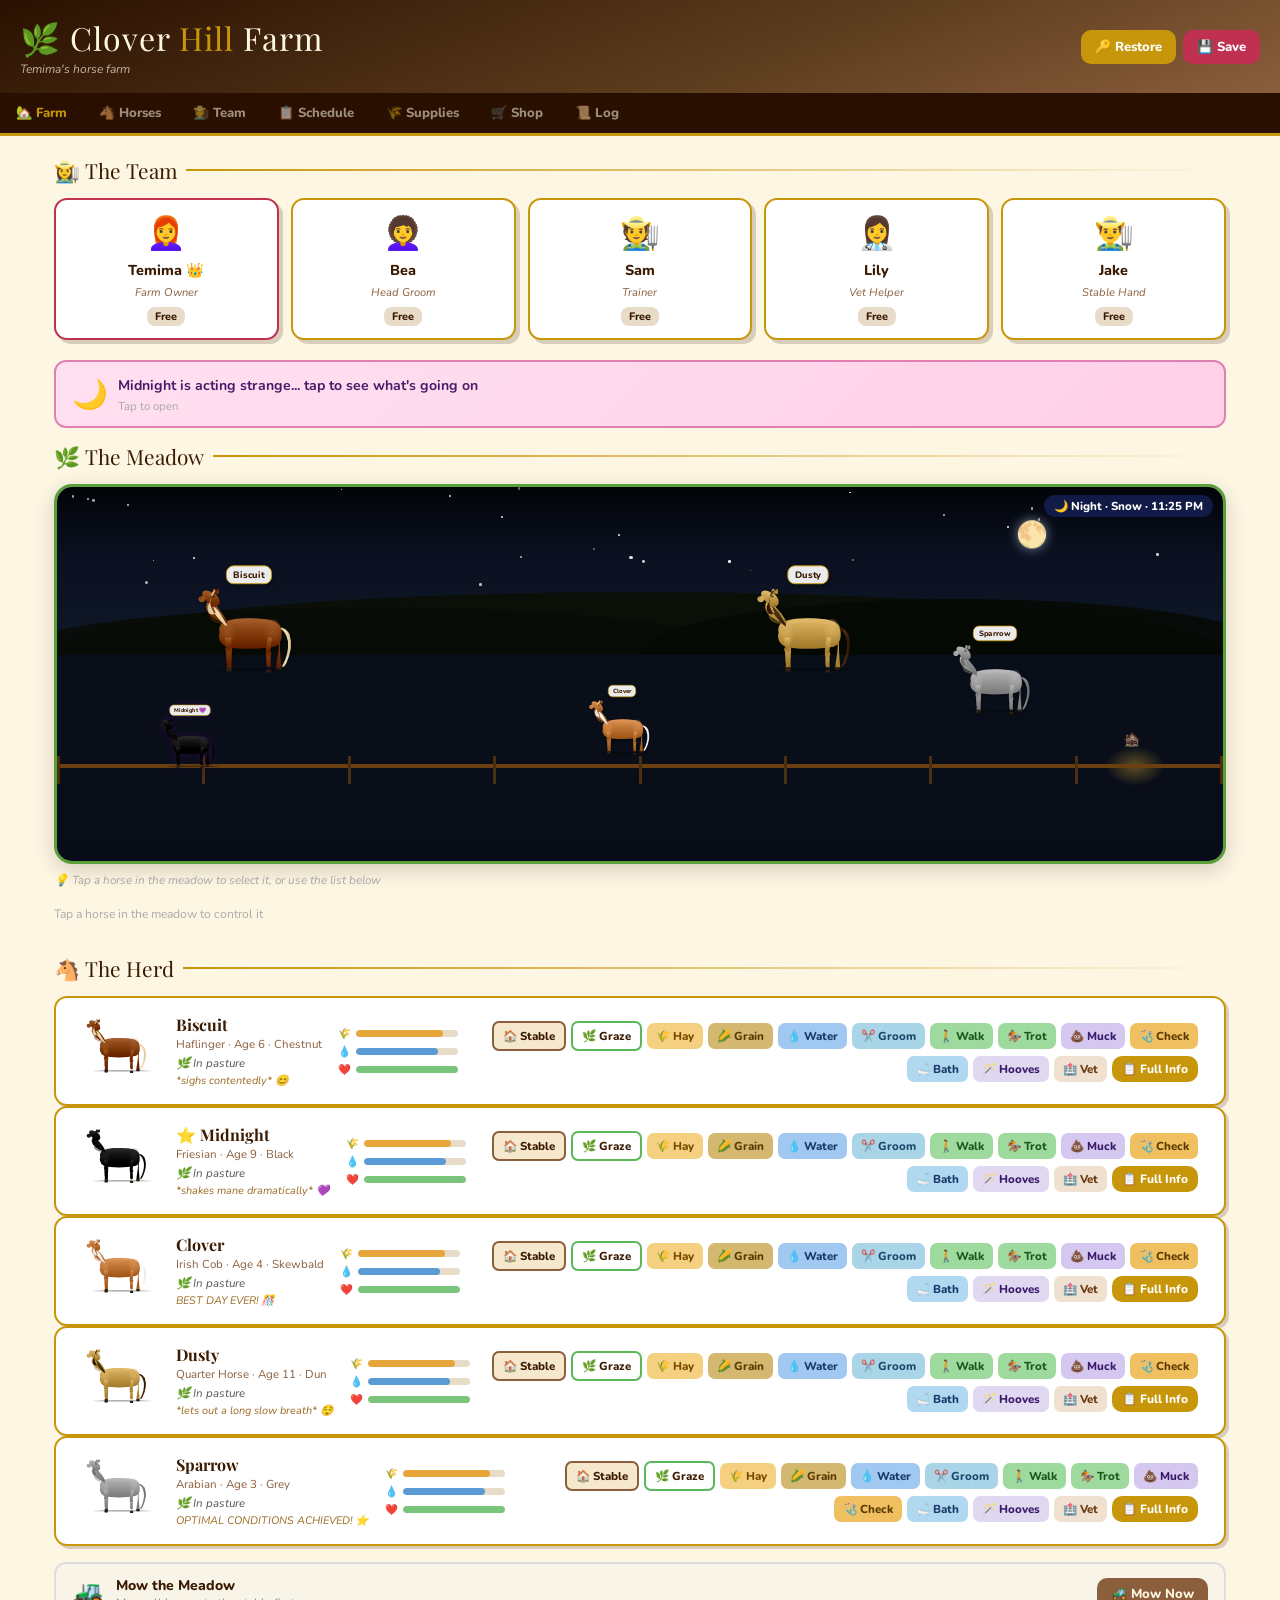
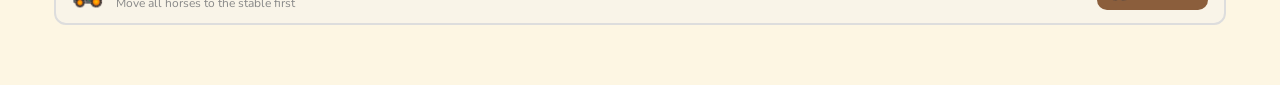
==== commit 6a8b55b7: "Fix save — synchronous localStorage guaranteed on page close" ====
--- a/horse-farm.html
+++ b/horse-farm.html
@@ -3082,27 +3082,28 @@
   }catch(e){ return null; }
 }
 
-// Save to IndexedDB + localStorage as double backup
-async function autoSave(){
+// Save — localStorage is SYNCHRONOUS (guaranteed before page closes)
+// IndexedDB is async bonus for extra persistence
+function autoSave(){
   const code = generateCode();
-  await idbSave(LS_KEY, code);
+  // Synchronous — always works even during beforeunload
   try{ localStorage.setItem(LS_KEY, code); }catch(e){}
-}
-
-// Load — try IndexedDB first, fall back to localStorage
+  // Async bonus — more persistent storage
+  idbSave(LS_KEY, code).catch(()=>{});
+}
+
+// Load — try IndexedDB first (more persistent), fall back to localStorage
 async function autoLoad(){
-  // Try IndexedDB first
   const idbData = await idbLoad(LS_KEY);
   if(idbData && applyLoadData(idbData)){
     console.log('[Farm] Loaded from IndexedDB');
     return true;
   }
-  // Fall back to localStorage
   try{
     const lsData = localStorage.getItem(LS_KEY);
     if(lsData && applyLoadData(lsData)){
-      console.log('[Farm] Loaded from localStorage, migrating to IndexedDB');
-      await idbSave(LS_KEY, lsData); // migrate
+      console.log('[Farm] Loaded from localStorage');
+      idbSave(LS_KEY, lsData).catch(()=>{}); // migrate to IDB
       return true;
     }
   }catch(e){}
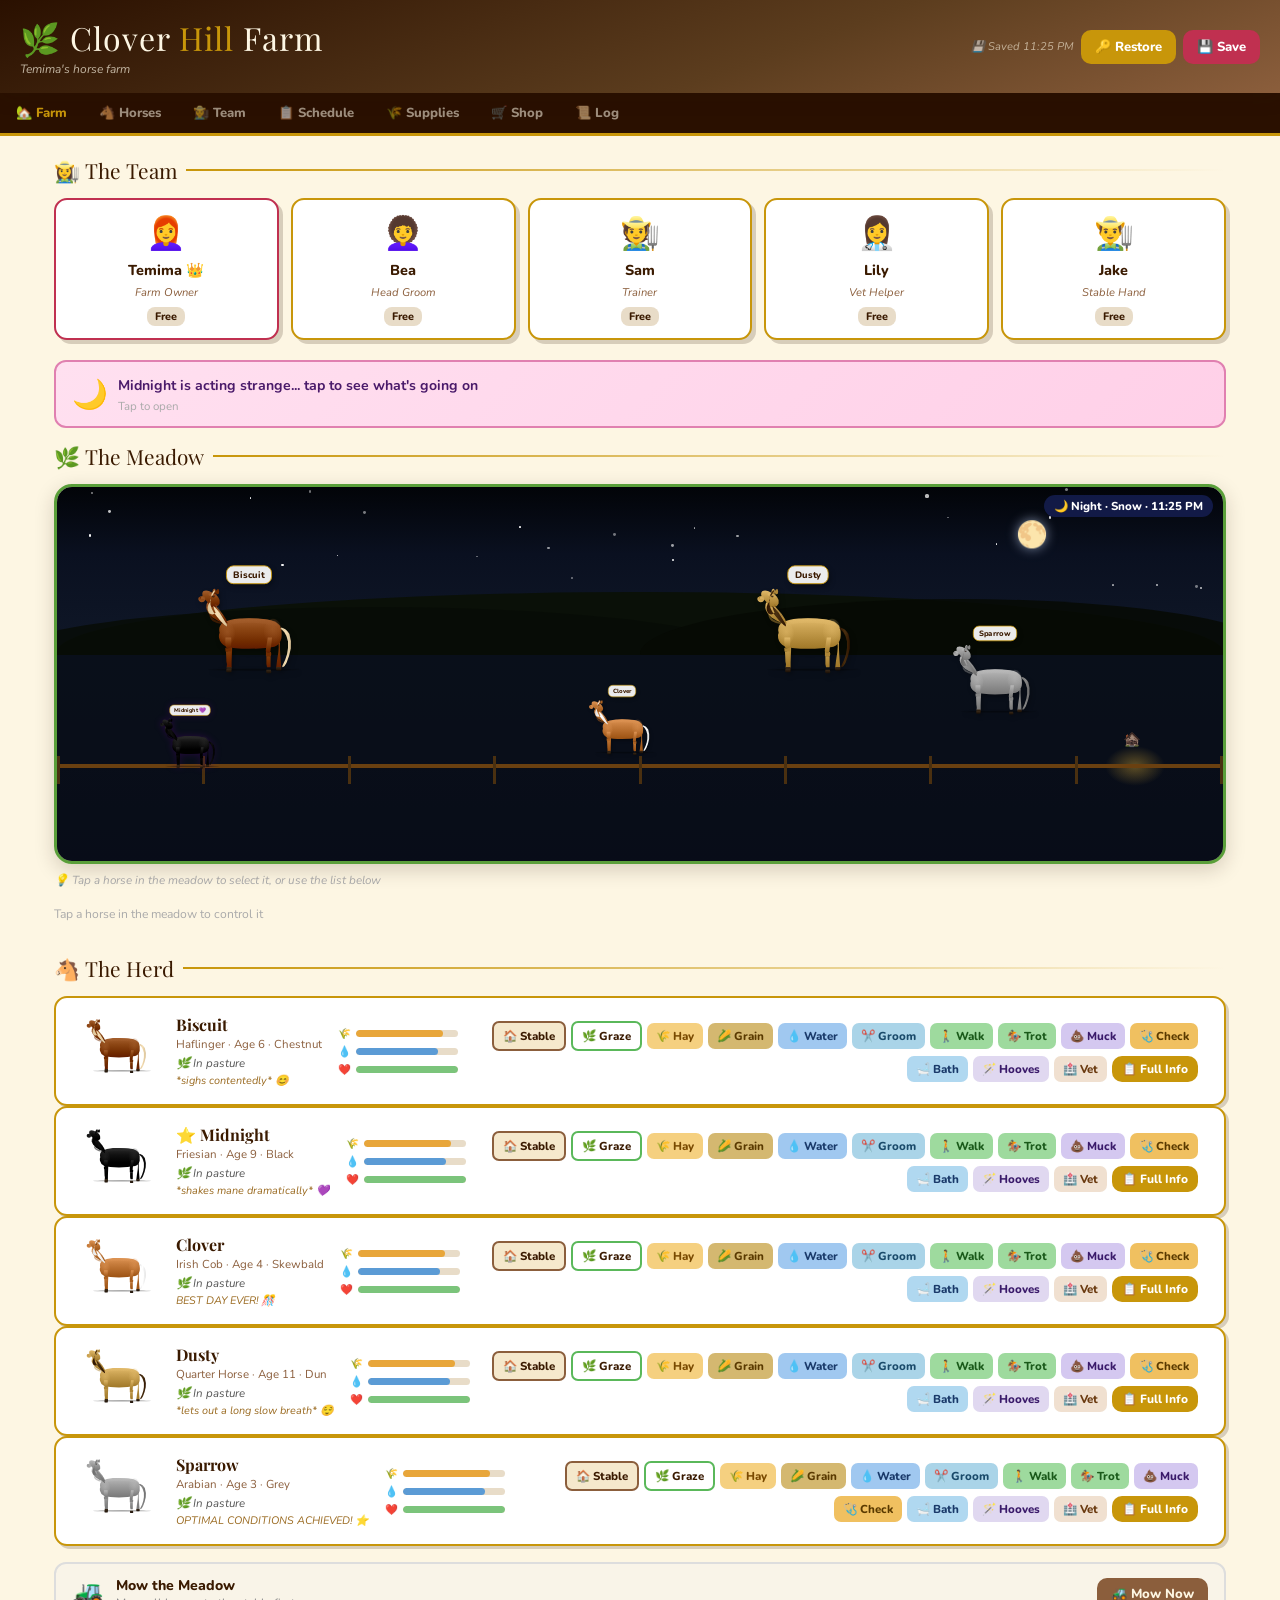
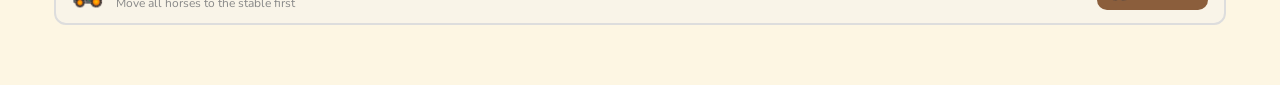
==== commit 3933ccde: "Fix saves: triple storage + save on every action + save indicator" ====
--- a/horse-farm.html
+++ b/horse-farm.html
@@ -424,6 +424,7 @@
     <div class="farm-sub">Temima's horse farm</div>
   </div>
   <div class="header-right">
+    <span id="save-indicator" style="font-size:.7rem;color:rgba(253,246,227,.6);font-style:italic;align-self:center;opacity:.5;transition:opacity .5s;"></span>
     <button class="btn btn-hay" onclick="openRestore()" data-tip="Load saved farm">🔑 Restore</button>
     <button class="btn btn-rose" onclick="openLogout()" data-tip="Save your farm">💾 Save</button>
   </div>
@@ -3025,6 +3026,7 @@
   renderSickAlert();
   renderHelperGrid();
   renderLog();
+  autoSave();
 }
 
 // ================================================================
@@ -3086,24 +3088,41 @@
 // IndexedDB is async bonus for extra persistence
 function autoSave(){
   const code = generateCode();
-  // Synchronous — always works even during beforeunload
+  // Three layers of storage
   try{ localStorage.setItem(LS_KEY, code); }catch(e){}
-  // Async bonus — more persistent storage
+  try{ sessionStorage.setItem(LS_KEY, code); }catch(e){}
   idbSave(LS_KEY, code).catch(()=>{});
-}
-
-// Load — try IndexedDB first (more persistent), fall back to localStorage
+  // Update save indicator
+  const el=document.getElementById('save-indicator');
+  if(el){
+    el.textContent='💾 Saved '+new Date().toLocaleTimeString([],{hour:'2-digit',minute:'2-digit'});
+    el.style.opacity='1';
+    setTimeout(()=>el.style.opacity='.5',2000);
+  }
+}
+
 async function autoLoad(){
+  // 1. Try IndexedDB (most persistent)
   const idbData = await idbLoad(LS_KEY);
   if(idbData && applyLoadData(idbData)){
-    console.log('[Farm] Loaded from IndexedDB');
+    console.log('[Farm] Loaded from IndexedDB ✅');
     return true;
   }
+  // 2. Try localStorage
   try{
     const lsData = localStorage.getItem(LS_KEY);
     if(lsData && applyLoadData(lsData)){
-      console.log('[Farm] Loaded from localStorage');
-      idbSave(LS_KEY, lsData).catch(()=>{}); // migrate to IDB
+      console.log('[Farm] Loaded from localStorage ✅');
+      idbSave(LS_KEY, lsData).catch(()=>{});
+      return true;
+    }
+  }catch(e){}
+  // 3. Try sessionStorage
+  try{
+    const ssData = sessionStorage.getItem(LS_KEY);
+    if(ssData && applyLoadData(ssData)){
+      console.log('[Farm] Loaded from sessionStorage ✅');
+      autoSave();
       return true;
     }
   }catch(e){}
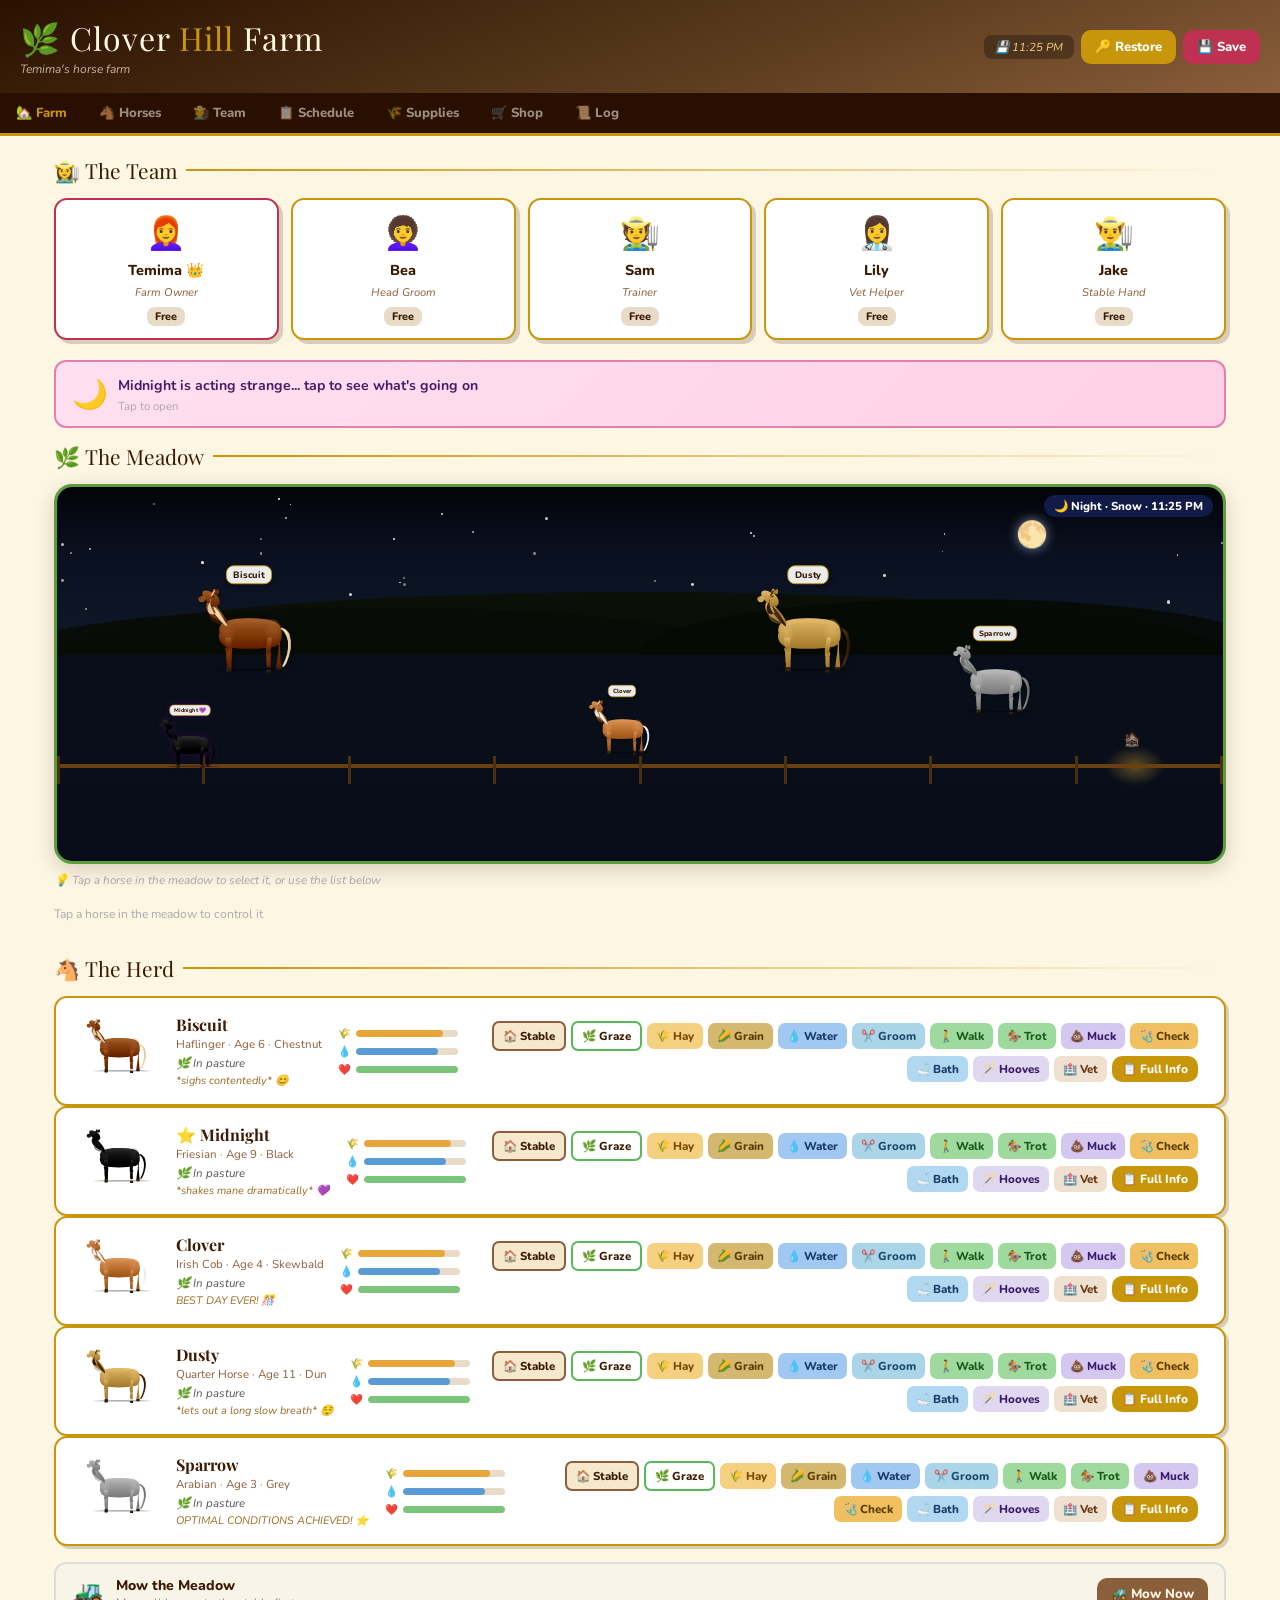
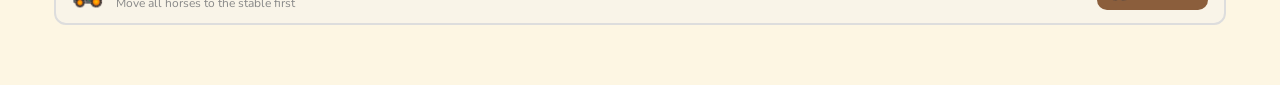
==== commit 9ad2f618: "Fix save indicator visibility" ====
--- a/horse-farm.html
+++ b/horse-farm.html
@@ -424,7 +424,7 @@
     <div class="farm-sub">Temima's horse farm</div>
   </div>
   <div class="header-right">
-    <span id="save-indicator" style="font-size:.7rem;color:rgba(253,246,227,.6);font-style:italic;align-self:center;opacity:.5;transition:opacity .5s;"></span>
+    <span id="save-indicator" style="font-size:.72rem;color:#f5d080;font-style:italic;align-self:center;padding:4px 8px;background:rgba(0,0,0,.3);border-radius:8px;min-width:90px;text-align:center;"></span>
     <button class="btn btn-hay" onclick="openRestore()" data-tip="Load saved farm">🔑 Restore</button>
     <button class="btn btn-rose" onclick="openLogout()" data-tip="Save your farm">💾 Save</button>
   </div>
@@ -3092,13 +3092,8 @@
   try{ localStorage.setItem(LS_KEY, code); }catch(e){}
   try{ sessionStorage.setItem(LS_KEY, code); }catch(e){}
   idbSave(LS_KEY, code).catch(()=>{});
-  // Update save indicator
   const el=document.getElementById('save-indicator');
-  if(el){
-    el.textContent='💾 Saved '+new Date().toLocaleTimeString([],{hour:'2-digit',minute:'2-digit'});
-    el.style.opacity='1';
-    setTimeout(()=>el.style.opacity='.5',2000);
-  }
+  if(el) el.textContent='💾 '+new Date().toLocaleTimeString([],{hour:'2-digit',minute:'2-digit'});
 }
 
 async function autoLoad(){
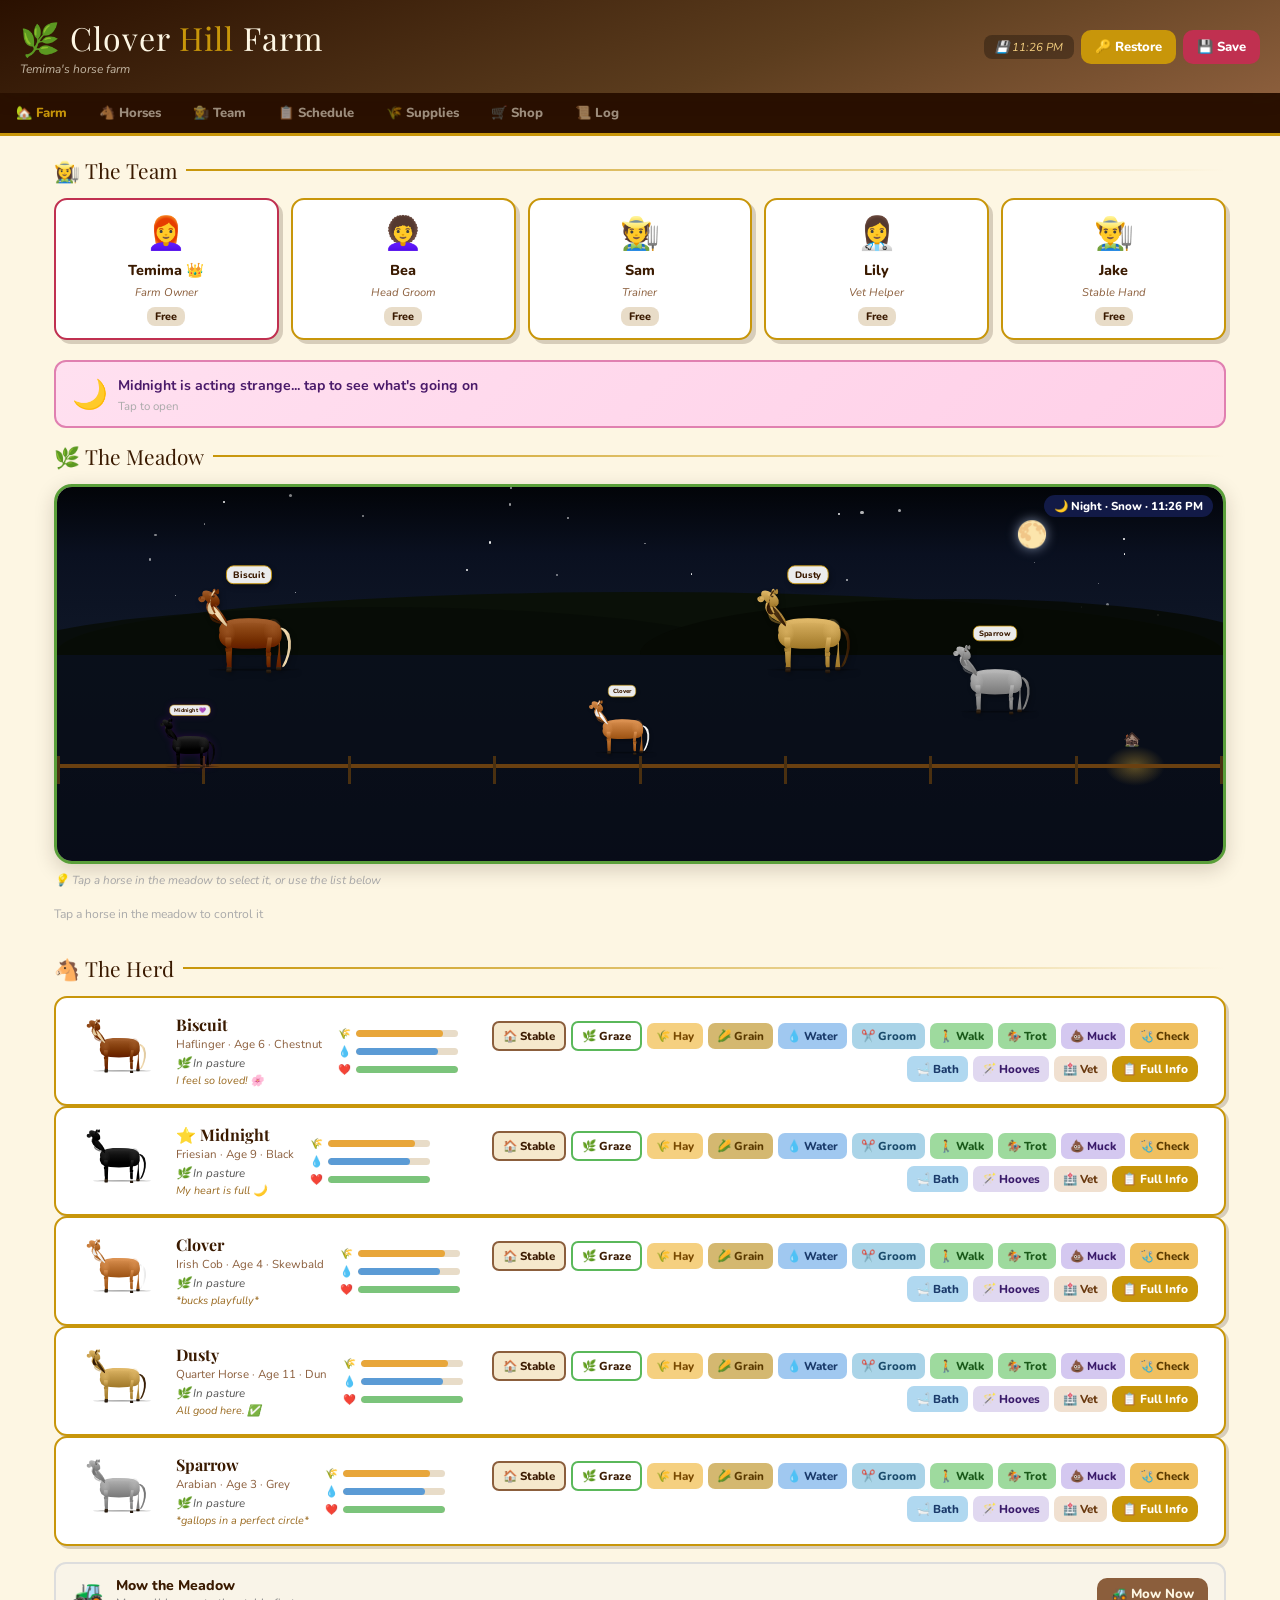
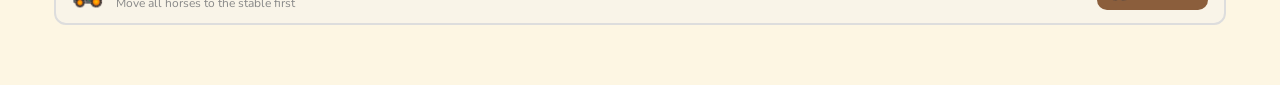
==== commit 9e39a5b2: "Fix init - render immediately, load async after" ====
--- a/horse-farm.html
+++ b/horse-farm.html
@@ -3156,15 +3156,19 @@
 // ================================================================
 // INIT
 // ================================================================
+// Render immediately so the page isn't blank
+if(romanceStage==='midnight_brooding') initMidnightBrooding();
+renderAll();
+addLog("🌅 Welcome to Clover Hill Farm!","system");
+
+// Then load saved data and re-render
 autoLoad().then(loaded => {
-  if(romanceStage==='midnight_brooding') initMidnightBrooding();
-  renderAll();
   if(loaded){
+    if(romanceStage==='midnight_brooding') initMidnightBrooding();
+    renderAll();
     addLog("✅ Farm restored from last session","system");
-  } else {
-    addLog("🌅 Welcome to Clover Hill Farm!","system");
-  }
-});
+  }
+}).catch(e => console.warn('[Farm] Load failed:', e));
 
 // Stick tabs right below header
 function fixStickyTabs(){
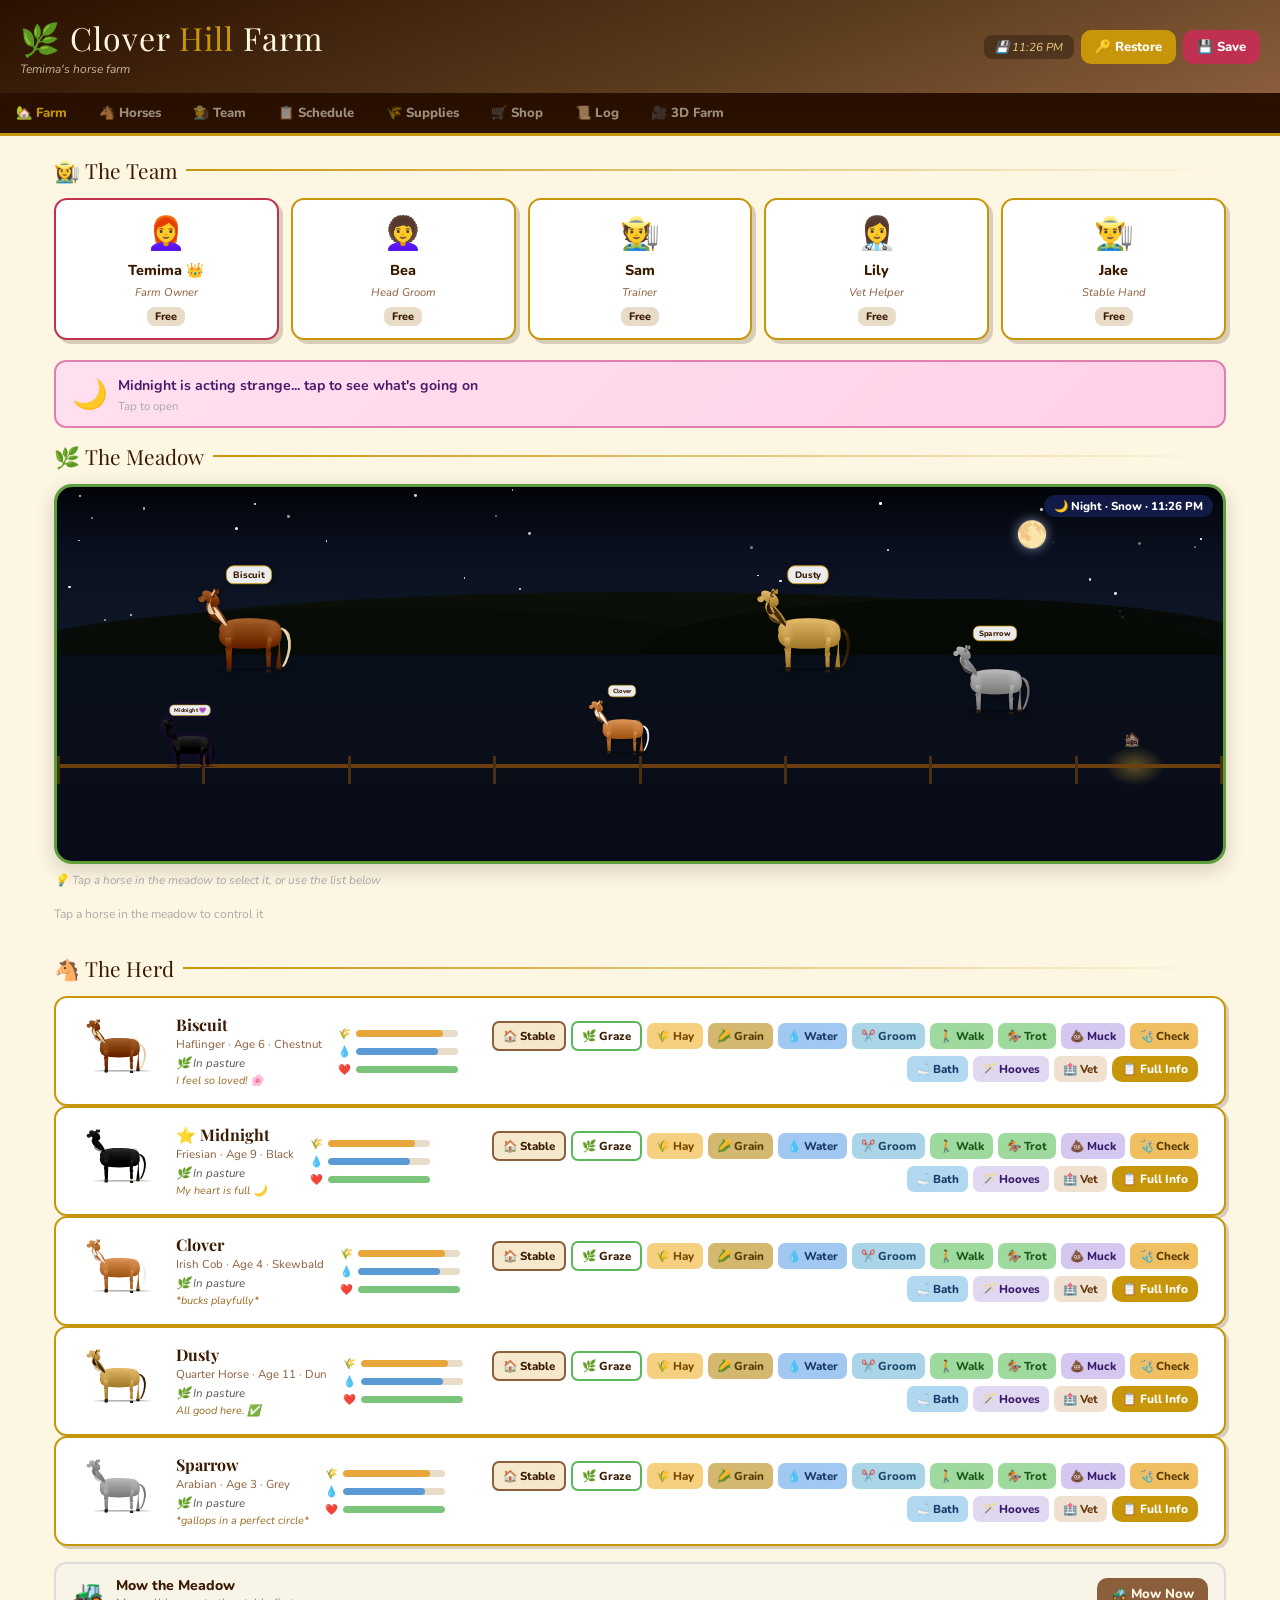
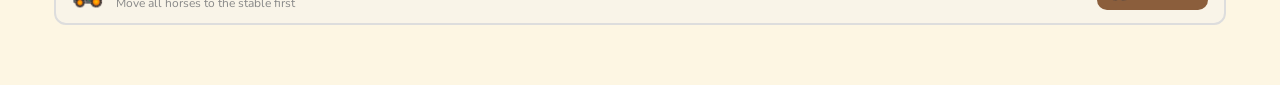
==== commit bc67d38a: "Add 3D farm view (three.js) + remove stale index.html - Bundle three.js r147 + OrbitControls locally" ====
--- a/horse-farm.html
+++ b/horse-farm.html
@@ -414,6 +414,22 @@
   font-size:.83rem;font-weight:800;box-shadow:0 6px 18px rgba(0,0,0,.3);z-index:999;
   animation:fadeUp .3s ease both;pointer-events:none;display:flex;align-items:center;gap:6px;}
 .toast.warn{background:#c44;}
+
+/* ===== 3D FARM ===== */
+.view3d-stage{position:relative;border-radius:18px;overflow:hidden;
+  border:3px solid #5a9f3a;box-shadow:0 6px 20px var(--shadow);
+  background:#87CEEB;touch-action:none;}
+.view3d-stage canvas{display:block;width:100%;height:460px;}
+.view3d-hud{position:absolute;top:10px;left:10px;right:10px;
+  display:flex;flex-direction:column;gap:8px;z-index:5;pointer-events:none;}
+.view3d-status{background:rgba(0,0,0,.45);color:#fff;font-size:.72rem;font-weight:800;
+  padding:5px 11px;border-radius:20px;width:fit-content;backdrop-filter:blur(3px);}
+.view3d-actions{display:flex;flex-wrap:wrap;gap:6px;pointer-events:auto;}
+.view3d-actions .btn{padding:7px 12px;font-size:.76rem;}
+.view3d-legend{display:flex;flex-wrap:wrap;gap:5px;margin-top:8px;}
+.view3d-legend span{font-size:.68rem;background:var(--white);border:1px solid #e3d5b8;
+  border-radius:20px;padding:2px 9px;color:var(--bark);font-weight:700;}
+@media(max-width:700px){ .view3d-stage canvas{height:320px;} }
 </style>
 </head>
 <body>
@@ -438,6 +454,7 @@
   <button class="tab" onclick="showPage('supplies',this)">🌾 Supplies</button>
   <button class="tab" onclick="showPage('shop',this)">🛒 Shop</button>
   <button class="tab" onclick="showPage('log',this)">📜 Log</button>
+  <button class="tab" onclick="showPage('view3d',this)">🎥 3D Farm</button>
 </nav>
 
 <main>
@@ -530,6 +547,25 @@
 <div class="page" id="page-log">
   <div class="section-title">📜 Farm Log</div>
   <div class="log-list" id="log-list"></div>
+</div>
+
+<!-- ===== 3D FARM PAGE ===== -->
+<div class="page" id="page-view3d">
+  <div class="section-title">🎥 3D Farm</div>
+  <p style="color:#888;font-size:.83rem;margin-bottom:12px;font-style:italic;">Explore your farm in 3D! Drag to look around, pinch or scroll to zoom. Horses move live as you care for them.</p>
+  <div class="view3d-stage">
+    <canvas id="view3d-canvas"></canvas>
+    <div class="view3d-hud" id="view3d-hud">
+      <div class="view3d-status" id="view3d-status"></div>
+      <div class="view3d-actions">
+        <button class="btn btn-wood" onclick="set3DCamera('overview')">🌄 Overview</button>
+        <button class="btn btn-wood" onclick="set3DCamera('herd')">🐴 Herd</button>
+        <button class="btn btn-wood" onclick="set3DCamera('top')">🛰 Top-down</button>
+        <button class="btn btn-hay" onclick="focus3DSelected()">🎯 Selected horse</button>
+      </div>
+    </div>
+  </div>
+  <div class="view3d-legend" id="view3d-legend"></div>
 </div>
 
 </main>
@@ -620,6 +656,8 @@
   </div>
 </div>
 
+<script src="./vendor/three.min.js"></script>
+<script src="./vendor/OrbitControls.js"></script>
 <script>
 // ================================================================
 // HORSE SVG COLORS — realistic breed colors as SVG silhouettes
@@ -2978,6 +3016,8 @@
   document.querySelectorAll('.tab').forEach(t=>t.classList.remove('active'));
   document.getElementById('page-'+name).classList.add('active');
   if(btn) btn.classList.add('active');
+  if(name==='view3d'){ init3DView(); set3DRunning(true); resize3D(); }
+  else if(three3D){ set3DRunning(false); }
 }
 function closeModal(id){document.getElementById(id).classList.remove('open');}
 document.querySelectorAll('.overlay').forEach(o=>{
@@ -3026,6 +3066,8 @@
   renderSickAlert();
   renderHelperGrid();
   renderLog();
+  sync3DEnv();
+  sync3DHorses();
   autoSave();
 }
 
@@ -3154,6 +3196,416 @@
 }
 
 // ================================================================
+// 3D FARM VIEW — three.js add-on (Phase 1)
+// ================================================================
+let three3D=null;          // three.js runtime state
+let three3DReady=false;    // lazy init on first visit
+let three3DCamTween=null;  // camera fly-to animation
+
+const W_ICON={sunny:'☀️',cloudy:'⛅',overcast:'☁️',rain:'🌧️',snow:'❄️',storm:'⛈️'};
+const SEASON_LABEL={spring:'🌸 Spring',summer:'☀️ Summer',autumn:'🍁 Autumn',winter:'❄️ Winter'};
+const TOD_LABEL={dawn:'🌅 Dawn',day:'☀️ Day',sunset:'🌇 Sunset',night:'🌙 Night'};
+const TOD3D={ // time-of-day lighting + sky palettes
+  dawn:{sky:0xffa060,fog:0xffc890,sun:0xffcc88,int:0.9,amb:.25,hemi:1.0},
+  day:{sky:0x87CEEB,fog:0xaad4ee,sun:0xfff2d0,int:1.1,amb:.2,hemi:.9},
+  sunset:{sky:0xff9a5a,fog:0xffc088,sun:0xffa060,int:.85,amb:.22,hemi:.9},
+  night:{sky:0x0a1a3a,fog:0x16264a,sun:0x7a8ac8,int:.18,amb:.1,hemi:.35},
+};
+const WX3D={ // weather: how gray the sky goes + sun multiplier
+  sunny:{gray:0,mul:1},
+  cloudy:{gray:.16,mul:.9},
+  overcast:{gray:.35,mul:.7},
+  rain:{gray:.42,mul:.55},
+  snow:{gray:.32,mul:.75},
+  storm:{gray:.52,mul:.4},
+};
+const SEASON3D={
+  spring:{ground:0x4aaa2a,foliage:0x2f8a2a},
+  summer:{ground:0x3a9a1a,foliage:0x2a7a1a},
+  autumn:{ground:0xa06020,foliage:0xc87820},
+  winter:{ground:0xe0edf5,foliage:0xc0d2e2},
+};
+
+function init3DView(){
+  if(three3DReady){
+    set3DRunning(true);
+    sync3DEnv();
+    sync3DHorses();
+    return;
+  }
+  const canvas=document.getElementById('view3d-canvas');
+  if(!canvas||typeof THREE==='undefined'){ showToast('⚠️ 3D view is not available on this device',true); return; }
+  try{
+    three3DReady=true;
+    const renderer=new THREE.WebGLRenderer({canvas,antialias:true});
+    renderer.setPixelRatio(Math.min(window.devicePixelRatio||1,2));
+    renderer.shadowMap.enabled=true;
+    renderer.shadowMap.type=THREE.PCFSoftShadowMap;
+
+    const scene=new THREE.Scene();
+    scene.fog=new THREE.Fog(0x87CEEB,60,170);
+
+    const camera=new THREE.PerspectiveCamera(50,1,0.1,500);
+    camera.position.set(0,26,44);
+
+    const controls=new THREE.OrbitControls(camera,canvas);
+    controls.target.set(0,2,0);
+    controls.enableDamping=true;
+    controls.dampingFactor=.08;
+    controls.maxPolarAngle=Math.PI/2-.05;
+    controls.minDistance=6;
+    controls.maxDistance=140;
+
+    const hemi=new THREE.HemisphereLight(0xbfd9ff,0x5a9a2a,.85);
+    const sun=new THREE.DirectionalLight(0xfff2d0,1.1);
+    sun.position.set(30,45,25);
+    sun.castShadow=true;
+    sun.shadow.mapSize.set(1024,1024);
+    sun.shadow.camera.left=-45;sun.shadow.camera.right=45;
+    sun.shadow.camera.top=45;sun.shadow.camera.bottom=-45;
+    sun.shadow.camera.far=120;
+    const ambient=new THREE.AmbientLight(0xffffff,.2);
+    scene.add(hemi,sun,ambient);
+
+    three3D={renderer,scene,camera,controls,hemi,sun,ambient,
+      horses:{},horseMeshes:[],meadowMat:null,treeMats:[],lastEnv:'',lastLegend:'',raf:0,running:false};
+
+    // Tap a 3D horse to select it (drag still rotates the camera)
+    const raycaster=new THREE.Raycaster();
+    const pointer=new THREE.Vector2();
+    let dragStart=null;
+    canvas.addEventListener('pointerdown',e=>{dragStart=[e.clientX,e.clientY];});
+    canvas.addEventListener('pointerup',e=>{
+      if(!dragStart) return;
+      const moved=Math.hypot(e.clientX-dragStart[0],e.clientY-dragStart[1]);
+      dragStart=null;
+      if(moved>8) return;
+      const rect=canvas.getBoundingClientRect();
+      pointer.x=((e.clientX-rect.left)/rect.width)*2-1;
+      pointer.y=-((e.clientY-rect.top)/rect.height)*2+1;
+      raycaster.setFromCamera(pointer,camera);
+      const hits=raycaster.intersectObjects(three3D.horseMeshes,false);
+      if(hits.length){
+        let o=hits[0].object;
+        while(o&&o.userData.horseId===undefined)o=o.parent;
+        if(o&&o.userData.horseId!=null){ selectHorse(o.userData.horseId); focus3DSelected(); }
+      }
+    });
+
+    build3DWorld();
+    sync3DEnv();
+    sync3DHorses();
+    resize3D();
+    window.addEventListener('resize',resize3D);
+    set3DRunning(true);
+    showToast('🎥 Welcome to the 3D farm!');
+  }catch(err){
+    three3DReady=false;
+    console.warn('[3D] init failed:',err);
+    showToast('⚠️ Could not start 3D view',true);
+  }
+}
+
+function set3DRunning(on){
+  if(!three3D) return;
+  if(on&&!three3D.running){ three3D.running=true; loop3D(); }
+  else if(!on&&three3D.running){ three3D.running=false; cancelAnimationFrame(three3D.raf); }
+}
+
+function resize3D(){
+  if(!three3D) return;
+  const canvas=document.getElementById('view3d-canvas');
+  const wrap=canvas.closest('.view3d-stage');
+  const w=wrap.clientWidth||canvas.clientWidth;
+  const h=canvas.clientHeight;
+  three3D.camera.aspect=w/h;
+  three3D.camera.updateProjectionMatrix();
+  three3D.renderer.setSize(w,h,false);
+}
+
+function loop3D(){
+  if(!three3D||!three3D.running) return;
+  three3D.raf=requestAnimationFrame(loop3D);
+  const t=performance.now();
+  if(three3DCamTween){
+    const k=Math.min(1,(t-three3DCamTween.t0)/three3DCamTween.dur);
+    const e=1-Math.pow(1-k,3);
+    three3D.camera.position.lerpVectors(three3DCamTween.fromP,three3DCamTween.toP,e);
+    three3D.controls.target.lerpVectors(three3DCamTween.fromT,three3DCamTween.toT,e);
+    three3D.controls.update();
+    if(k>=1) three3DCamTween=null;
+  }
+  three3D.controls.update();
+  sync3DHorses();
+  three3D.renderer.render(three3D.scene,three3D.camera);
+}
+
+// ---------------------------------------------------------------
+// WORLD BUILDING
+// ---------------------------------------------------------------
+function build3DWorld(){
+  const S=three3D.scene;
+  const meadowMat=new THREE.MeshStandardMaterial({color:0x4aaa2a});
+  const ground=new THREE.Mesh(new THREE.PlaneGeometry(240,240),meadowMat);
+  ground.rotation.x=-Math.PI/2;
+  ground.receiveShadow=true;
+  three3D.meadowMat=meadowMat;
+  S.add(ground);
+
+  // Fence around the pasture (matches the 2D meadow bounds)
+  const postMat=new THREE.MeshStandardMaterial({color:0x8B6030});
+  const railMat=new THREE.MeshStandardMaterial({color:0xc4a060});
+  const fence=new THREE.Group();
+  const hw=33,hz=18;
+  const post=(x,z)=>{
+    const p=new THREE.Mesh(new THREE.BoxGeometry(.25,2.2,.25),postMat);
+    p.position.set(x,1.1,z);p.castShadow=true;fence.add(p);
+  };
+  for(let x=-hw;x<=hw;x+=3.2)post(x,-hz);
+  for(let x=-hw;x<=hw;x+=3.2)post(x,hz);
+  for(let z=-hz;z<=hz;z+=3.2)post(-hw,z);
+  for(let z=-hz;z<=hz;z+=3.2)post(hw,z);
+  const rail=(len,x,z,y,alongX)=>{
+    const r=new THREE.Mesh(new THREE.BoxGeometry(alongX?len:.12,.14,alongX?.12:len),railMat);
+    r.position.set(x,y,z);r.castShadow=true;fence.add(r);
+  };
+  for(const y of [.55,1.15]){
+    rail(hw*2,0,-hz,y,true);rail(hw*2,0,hz,y,true);
+    rail(hz*2,-hw,0,y,false);rail(hz*2,hw,0,y,false);
+  }
+  S.add(fence);
+
+  // Stable / barn at the far side of the field
+  const barn=buildBarn();
+  barn.position.set(-27,0,-15);
+  S.add(barn);
+
+  // Trees scattered around the outside of the field
+  let seed=42;
+  const rnd=()=>{seed=(seed*1664525+1013904223)&0x7fffffff;return seed/0x7fffffff;};
+  for(let i=0;i<30;i++){
+    let x,z;
+    if(i%2===0){ x=rnd()*160-80; z=(rnd()<.5)?(rnd()*22+21):(rnd()*22-43); }
+    else { z=rnd()*160-80; x=(rnd()<.5)?(rnd()*22+35):(rnd()*22-58); }
+    if(Math.abs(x)<hw+3&&Math.abs(z)<hz+3) continue;
+    const tree=buildTree();
+    tree.position.set(x,0,z);
+    tree.scale.setScalar(.7+rnd()*1.1);
+    S.add(tree);
+  }
+}
+
+function buildBarn(){
+  const g=new THREE.Group();
+  const wall=new THREE.MeshStandardMaterial({color:0x8B4513});
+  const roofM=new THREE.MeshStandardMaterial({color:0xa03020});
+  const trim=new THREE.MeshStandardMaterial({color:0xf5e8cc});
+  const body=new THREE.Mesh(new THREE.BoxGeometry(7,3.4,5),wall);
+  body.position.y=1.7;body.castShadow=true;
+  const roofA=new THREE.Mesh(new THREE.BoxGeometry(3.8,.35,5.7),roofM);
+  roofA.position.set(-1.65,3.75,0);roofA.rotation.z=.62;roofA.castShadow=true;
+  const roofB=roofA.clone();roofB.position.x=1.65;roofB.rotation.z=-.62;
+  const door=new THREE.Mesh(new THREE.BoxGeometry(1.8,2.2,.15),trim);
+  door.position.set(0,1.1,2.61);
+  g.add(body,roofA,roofB,door);
+  return g;
+}
+
+function buildTree(){
+  const trunkM=new THREE.MeshStandardMaterial({color:0x6b4423});
+  const folM=new THREE.MeshStandardMaterial({color:0x2f8a2a});
+  const trunk=new THREE.Mesh(new THREE.CylinderGeometry(.25,.4,2.2,6),trunkM);
+  trunk.position.y=1.1;trunk.castShadow=true;
+  const fol=new THREE.Mesh(new THREE.SphereGeometry(1.3+Math.random()*.5,8,7),folM);
+  fol.position.y=3.1;fol.castShadow=true;
+  const g=new THREE.Group();
+  g.add(trunk,fol);
+  three3D.treeMats.push(folM);
+  return g;
+}
+
+function roundRectPath(ctx,x,y,w,h,r){
+  ctx.beginPath();ctx.moveTo(x+r,y);ctx.arcTo(x+w,y,x+w,y+h,r);
+  ctx.arcTo(x+w,y+h,x,y+h,r);ctx.arcTo(x,y+h,x,y,r);
+  ctx.arcTo(x,y,x+w,y,r);ctx.closePath();
+}
+
+function makeLabel3D(text){
+  const c=document.createElement('canvas');
+  c.width=256;c.height=64;
+  const ctx=c.getContext('2d');
+  ctx.fillStyle='rgba(42,16,0,.75)';
+  roundRectPath(ctx,8,10,240,44,20);ctx.fill();
+  ctx.font='800 30px Nunito, sans-serif';
+  ctx.fillStyle='#FDF6E3';
+  ctx.textAlign='center';ctx.textBaseline='middle';
+  ctx.fillText(text,128,32);
+  const tex=new THREE.CanvasTexture(c);
+  const sp=new THREE.Sprite(new THREE.SpriteMaterial({map:tex,transparent:true,depthTest:false}));
+  sp.scale.set(4.6,1.15,1);
+  return sp;
+}
+
+function buildHorse3D(body,mane,name){
+  const bodyM=new THREE.MeshStandardMaterial({color:new THREE.Color(body)});
+  const maneM=new THREE.MeshStandardMaterial({color:new THREE.Color(mane)});
+  const g=new THREE.Group();
+  const parts={};
+  const bodyMesh=new THREE.Mesh(new THREE.BoxGeometry(2.6,1.1,1.05),bodyM);
+  bodyMesh.position.y=1.42;bodyMesh.castShadow=true;
+  const chest=new THREE.Mesh(new THREE.BoxGeometry(.9,.95,1.05),bodyM);
+  chest.position.set(1.45,1.5,0);chest.castShadow=true;
+  const neck=new THREE.Mesh(new THREE.BoxGeometry(.6,1.5,.8),bodyM);
+  neck.position.set(1.7,2.1,0);neck.rotation.z=.45;neck.castShadow=true;
+  const head=new THREE.Mesh(new THREE.BoxGeometry(1.05,.5,.45),bodyM);
+  head.position.set(2.35,2.6,0);head.castShadow=true;
+  const maneMesh=new THREE.Mesh(new THREE.BoxGeometry(1.5,.3,.42),maneM);
+  maneMesh.position.set(.6,2.05,0);maneMesh.rotation.z=.12;maneMesh.castShadow=true;
+  const tail=new THREE.Mesh(new THREE.BoxGeometry(.4,.3,1.3),maneM);
+  tail.position.set(-1.6,1.65,0);tail.rotation.y=Math.PI/2;tail.rotation.z=.45;tail.castShadow=true;
+  const earM=new THREE.MeshStandardMaterial({color:new THREE.Color(body)});
+  const earGeo=new THREE.ConeGeometry(.14,.4,5);
+  const earL=new THREE.Mesh(earGeo,earM);earL.position.set(2.2,2.95,.16);
+  const earR=earL.clone();earR.position.z=-.16;
+  const legGeo=new THREE.BoxGeometry(.3,1.25,.3);
+  const legs=[];
+  [[1.15,-.42],[1.15,.42],[-1.15,-.42],[-1.15,.42]].forEach(([lx,lz])=>{
+    const leg=new THREE.Mesh(legGeo,bodyM);
+    leg.position.set(lx,.62,lz);leg.castShadow=true;legs.push(leg);
+  });
+  const label=makeLabel3D(name);
+  label.position.y=3.5;
+  g.add(bodyMesh,chest,neck,head,maneMesh,tail,earL,earR,...legs,label);
+  parts.neck=neck;parts.head=head;parts.legs=legs;
+  return{group:g,parts};
+}
+
+// ---------------------------------------------------------------
+// SYNC — keep 3D in lockstep with the 2D game state
+// ---------------------------------------------------------------
+function sync3DHorses(){
+  if(!three3D) return;
+  const t=performance.now()/1000;
+  horses.forEach(h=>{
+    let h3=three3D.horses[h.id];
+    if(!h3){
+      const col=HORSE_COLORS[h.id]||HORSE_COLORS[1];
+      const built=buildHorse3D(col.body,col.mane,h.name);
+      built.group.userData.horseId=h.id;
+      h3={id:h.id,group:built.group,parts:built.parts,facing:Math.PI/2};
+      three3D.horses[h.id]=h3;
+      three3D.scene.add(h3.group);
+      built.group.traverse(o=>{ if(o.isMesh) three3D.horseMeshes.push(o); });
+    }
+    const g=h3.group;
+    let tx,tz;
+    if(h.pos.location==='pasture'){
+      tx=(h.pos.x-50)*0.62;
+      tz=(50-h.pos.depth)*0.62;
+      const dx3=tx-g.position.x,dz3=tz-g.position.z;
+      if(Math.hypot(dx3,dz3)>.02) h3.facing=Math.atan2(-dz3,dx3);
+      const grazing=h.pos.grazing;
+      const targetNeck=grazing?1.0:h.exercising?.35:.45;
+      h3.parts.neck.rotation.z+=(targetNeck-h3.parts.neck.rotation.z)*.2;
+      h3.parts.head.position.y=(grazing?1.95:2.6)+Math.sin(t*3+h.id)*.03;
+      g.position.x+=(tx-g.position.x)*.15;
+      g.position.z+=(tz-g.position.z)*.15;
+    } else {
+      tx=-25.5+(h.id-1)*1.7;
+      tz=-10.5;
+      h3.facing=-Math.PI/2;
+      h3.parts.neck.rotation.z+=(.45-h3.parts.neck.rotation.z)*.2;
+      h3.parts.head.position.y=2.6;
+      g.position.x+=(tx-g.position.x)*.15;
+      g.position.z+=(tz-g.position.z)*.15;
+    }
+    let dy=h3.facing-g.rotation.y;
+    while(dy>Math.PI)dy-=Math.PI*2;
+    while(dy<-Math.PI)dy+=Math.PI*2;
+    g.rotation.y+=dy*.15;
+    g.position.y=Math.abs(Math.sin(t*1.5+h.id))*.06;
+  });
+  render3DLegend();
+}
+
+function render3DLegend(){
+  if(!three3D) return;
+  const html=horses.map(h=>{
+    const col=HORSE_COLORS[h.id]||HORSE_COLORS[1];
+    const loc=h.pos.location==='pasture'?(h.pos.grazing?'🌿':'🌍'):'🏠';
+    return `<span><span style="display:inline-block;width:9px;height:9px;border-radius:50%;background:${col.body};margin-right:4px;vertical-align:middle;"></span>${h.name} ${loc}</span>`;
+  }).join('');
+  if(html!==three3D.lastLegend){
+    three3D.lastLegend=html;
+    const el=document.getElementById('view3d-legend');
+    if(el) el.innerHTML=html;
+  }
+  const st=document.getElementById('view3d-status');
+  if(st) st.textContent=W_ICON[getWeather()]+' '+SEASON_LABEL[getSeason()]+' · '+getWeather()+' · '+TOD_LABEL[getTimeOfDay()];
+}
+
+function sync3DEnv(){
+  if(!three3D) return;
+  const season=getSeason(),weather=getWeather(),tod=getTimeOfDay();
+  const key=season+weather+tod;
+  if(key===three3D.lastEnv) return;
+  three3D.lastEnv=key;
+
+  const base=TOD3D[tod]||TOD3D.day;
+  const wx=WX3D[weather]||WX3D.sunny;
+  const se=SEASON3D[season]||SEASON3D.spring;
+
+  const sky=new THREE.Color(base.sky).lerp(new THREE.Color(0x8a97a8),wx.gray);
+  const fog=new THREE.Color(base.fog).lerp(new THREE.Color(0x9aa6b4),wx.gray);
+  const sunC=new THREE.Color(base.sun).lerp(new THREE.Color(0xcccccc),wx.gray);
+
+  three3D.scene.background=sky;
+  three3D.scene.fog.color.copy(fog);
+  three3D.sun.color.copy(sunC);
+  three3D.sun.intensity=base.int*wx.mul;
+  three3D.hemi.intensity=base.hemi;
+  three3D.ambient.intensity=base.amb;
+  if(three3D.meadowMat) three3D.meadowMat.color.set(se.ground);
+  three3D.treeMats.forEach(m=>m.color.set(se.foliage));
+}
+
+// ---------------------------------------------------------------
+// CAMERA PRESETS
+// ---------------------------------------------------------------
+function set3DCamera(mode){
+  if(!three3D) return;
+  const targets={
+    overview:{pos:[0,30,48],tgt:[0,2,0]},
+    herd:{pos:[0,9,25],tgt:[0,1.5,0]},
+    top:{pos:[0,62,.5],tgt:[0,0,0]},
+  };
+  const t=targets[mode];
+  if(!t) return;
+  three3DCamTween={
+    fromP:three3D.camera.position.clone(),
+    fromT:three3D.controls.target.clone(),
+    toP:new THREE.Vector3(...t.pos),
+    toT:new THREE.Vector3(...t.tgt),
+    t0:performance.now(),dur:900
+  };
+}
+
+function focus3DSelected(){
+  if(!three3D) return;
+  if(selectedHorse==null){ showToast('Tap a horse in the meadow or 3D view first',true); return; }
+  const h=horses.find(x=>x.id===selectedHorse);
+  if(!h) return;
+  const tx=(h.pos.x-50)*0.62, tz=(50-h.pos.depth)*0.62;
+  three3DCamTween={
+    fromP:three3D.camera.position.clone(),
+    fromT:three3D.controls.target.clone(),
+    toP:new THREE.Vector3(tx+6,5,tz+9),
+    toT:new THREE.Vector3(tx,1.5,tz),
+    t0:performance.now(),dur:900
+  };
+}
+
+// ================================================================
 // INIT
 // ================================================================
 // Render immediately so the page isn't blank
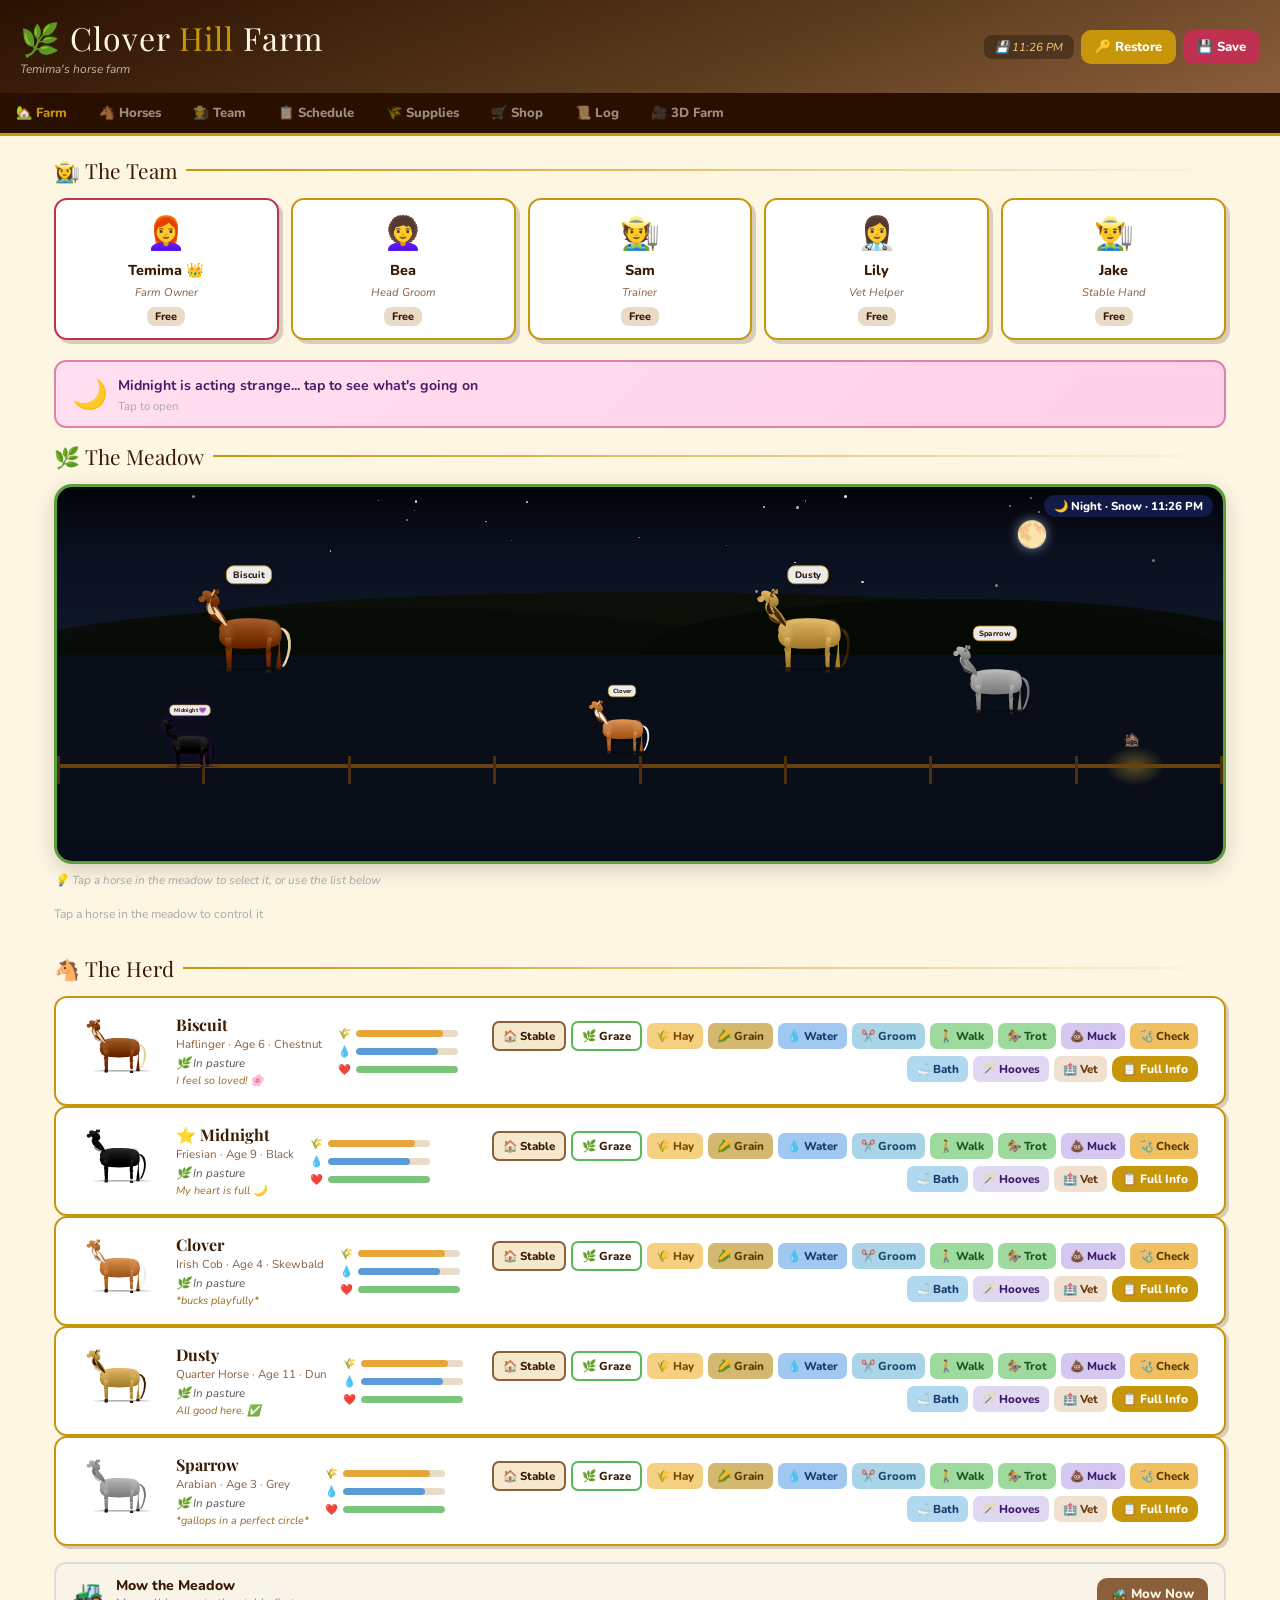
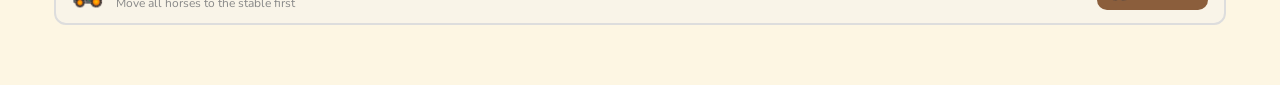
==== commit dede2898: "Split single-file app into separate CSS + JS modules horse-farm.html is now just HTML structure (256" ====
--- a/horse-farm.html
+++ b/horse-farm.html
@@ -9,428 +9,7 @@
 <link rel="manifest" href="./horse-farm-manifest.json"/>
 <title>Clover Hill Farm 🌿</title>
 <link href="https://fonts.googleapis.com/css2?family=Playfair+Display:ital,wght@0,700;1,400&family=Nunito:wght@400;700;800&display=swap" rel="stylesheet"/>
-<style>
-:root{
-  --hay:#C8960A; --earth:#7A3E10; --grass:#3A8C2A; --darkgrass:#2a6a1a;
-  --cream:#FDF6E3; --wood:#8B5E3C; --bark:#3A1A00; --rose:#C03050;
-  --white:#FFFFFF; --shadow:rgba(40,20,5,0.18);
-  --water:#1A6AB5; --sick:#C06000; --sky1:#87CEEB; --sky2:#b8dff5;
-  --straw:#D4AA4A; --dirt:#8B6914;
-}
-*{box-sizing:border-box;margin:0;padding:0;}
-body{font-family:'Nunito',sans-serif;background:var(--cream);min-height:100vh;overflow-x:hidden;}
-
-/* ===== HEADER ===== */
-header{
-  background:linear-gradient(160deg,#2a1000 0%,#5C3D1E 60%,#8B5E3C 100%);
-  color:var(--cream);padding:16px 20px;
-  display:flex;align-items:center;justify-content:space-between;flex-wrap:wrap;gap:10px;
-  box-shadow:0 4px 18px var(--shadow);
-  position:sticky;top:0;z-index:50;
-}
-.farm-title{font-family:'Playfair Display',serif;font-size:clamp(1.4rem,4vw,2rem);letter-spacing:1px;}
-.farm-title span{color:var(--hay);}
-.farm-sub{font-size:.75rem;opacity:.7;margin-top:2px;font-style:italic;}
-.header-right{display:flex;gap:7px;flex-wrap:wrap;align-items:center;}
-.btn{font-family:'Nunito',sans-serif;font-weight:800;font-size:.82rem;border:none;border-radius:10px;
-  padding:8px 14px;cursor:pointer;transition:filter .18s,transform .12s;display:flex;align-items:center;gap:5px;}
-.btn:hover{filter:brightness(1.12);transform:translateY(-1px);}
-.btn-wood{background:var(--wood);color:var(--cream);}
-.btn-hay{background:var(--hay);color:#fff;}
-.btn-rose{background:var(--rose);color:#fff;}
-.btn-grass{background:var(--grass);color:#fff;}
-
-/* ===== TABS ===== */
-.tabs{display:flex;background:#2a1000;border-bottom:3px solid var(--hay);overflow-x:auto;
-  position:sticky;top:0;z-index:49;}
-/* JS sets tabs top dynamically after load */
-.tab{padding:11px 16px;color:rgba(253,246,227,.55);font-weight:800;font-size:.82rem;
-  cursor:pointer;border:none;background:none;white-space:nowrap;
-  border-bottom:3px solid transparent;margin-bottom:-3px;transition:color .18s,border-color .18s;
-  font-family:'Nunito',sans-serif;display:flex;align-items:center;gap:5px;}
-.tab.active{color:var(--hay);border-bottom-color:var(--hay);}
-.tab:hover{color:var(--cream);}
-
-/* ===== MAIN ===== */
-main{max-width:1200px;margin:0 auto;padding:20px 14px 60px;}
-.page{display:none;}.page.active{display:block;}
-.section-title{font-family:'Playfair Display',serif;font-size:1.3rem;color:var(--bark);
-  margin-bottom:14px;display:flex;align-items:center;gap:9px;}
-.section-title::after{content:'';flex:1;height:2px;background:linear-gradient(90deg,var(--hay),transparent);}
-
-/* ===== SICK ALERT ===== */
-.sick-alert{background:#fff3cd;border:2px solid var(--sick);border-radius:11px;padding:10px 14px;
-  margin-bottom:14px;display:none;gap:9px;align-items:flex-start;}
-.sick-alert.visible{display:flex;}
-.sick-alert-text{font-size:.83rem;color:#7a4a00;}
-.sick-alert-text strong{display:block;margin-bottom:2px;font-size:.9rem;}
-
-/* ===== ROMANCE & FOAL ===== */
-@keyframes brood{from{transform:scale(1) rotate(-4deg);}to{transform:scale(0.97) rotate(-2deg);}}
-@keyframes heartFloat{0%{transform:translateY(0) scale(0);opacity:0;}20%{transform:translateY(-10px) scale(1.2);opacity:1;}80%{transform:translateY(-35px) scale(1);opacity:1;}100%{transform:translateY(-55px) scale(.8);opacity:0;}}
-@keyframes foalBounce{from{transform:scale(1) translateY(0);}to{transform:scale(1.05) translateY(-5px);}}
-.field-horse.brooding{animation:brood 2.5s ease-in-out infinite alternate !important;filter:drop-shadow(0 0 6px rgba(80,0,120,.4));}
-.field-horse.in-love .horse-name-tag::after{content:' 💕';} 
-.heart-float{position:absolute;font-size:1.4rem;pointer-events:none;animation:heartFloat 1.8s ease forwards;z-index:20;}
-.foal-horse{animation:foalBounce .8s ease-in-out infinite alternate;}
-.romance-banner{background:linear-gradient(135deg,#ffe0f0,#ffd0e8);border:2px solid #e080b0;border-radius:12px;padding:12px 16px;margin-bottom:14px;display:flex;align-items:center;gap:10px;cursor:pointer;transition:transform .2s;}
-.romance-banner:hover{transform:translateY(-2px);}
-
-/* ===== SEASONS & WEATHER ===== */
-@keyframes twinkle{from{opacity:.2;transform:scale(.8);}to{opacity:1;transform:scale(1.1);}}
-@keyframes snowfall{0%{transform:translateY(-10px) translateX(0);opacity:0;}10%{opacity:1;}90%{opacity:.8;}100%{transform:translateY(420px) translateX(30px);opacity:0;}}
-@keyframes rainfall{0%{transform:translateY(-10px);opacity:0;}10%{opacity:.7;}100%{transform:translateY(420px);opacity:0;}}
-@keyframes leaffall{0%{transform:translateY(-10px) rotate(0deg);opacity:0;}10%{opacity:1;}100%{transform:translateY(420px) rotate(360deg);opacity:0;}}
-@keyframes lightning{0%,90%,100%{opacity:0;}92%,96%{opacity:1;}94%,98%{opacity:.3;}}
-@keyframes cloudDrift{from{transform:translateX(0);}to{transform:translateX(40px);}}
-@keyframes sway{from{transform:rotate(-5deg);}to{transform:rotate(5deg);}}
-.weather-particle{position:absolute;pointer-events:none;animation-timing-function:linear;animation-iteration-count:infinite;}
-.lightning-flash{position:absolute;inset:0;background:rgba(255,255,220,.5);animation:lightning 5s ease-in-out infinite;pointer-events:none;}
-
-/* ===== FIELD / MEADOW VIEW ===== */
-.meadow-wrap{position:relative;width:100%;height:380px;border-radius:18px;overflow:hidden;
-  border:3px solid #5a9f3a;box-shadow:0 6px 20px var(--shadow);margin-bottom:8px;}
-
-/* Sky gradient */
-.meadow-sky{position:absolute;top:0;left:0;right:0;height:45%;
-  background:linear-gradient(180deg,#5ba3d9 0%,#87CEEB 60%,#b8e0f5 100%);}
-.cloud{position:absolute;color:white;font-size:1.4rem;opacity:.85;
-  animation:cloudDrift 18s ease-in-out infinite alternate;filter:drop-shadow(0 1px 3px rgba(0,0,0,.1));}
-@keyframes cloudDrift{from{transform:translateX(0);}to{transform:translateX(40px);}}
-
-/* Rolling hills */
-.meadow-hills{position:absolute;bottom:0;left:0;right:0;top:35%;
-  background:linear-gradient(180deg,#5aba3a 0%,#4aaa2a 30%,#3a9a1a 60%,#2a8a0a 100%);}
-.hill-far{position:absolute;top:0;left:-5%;right:-5%;height:60px;
-  background:#5aba3a;border-radius:50% 50% 0 0 / 100% 100% 0 0;}
-.hill-mid{position:absolute;top:20px;left:-10%;right:-10%;height:80px;
-  background:#4aaa2a;border-radius:50% 50% 0 0 / 100% 100% 0 0;}
-
-/* Ground / foreground */
-.meadow-ground{position:absolute;bottom:0;left:0;right:0;height:55%;
-  background:linear-gradient(180deg,#5aba3a 0%,#3a9a1a 100%);}
-
-/* Fence */
-.fence-row{position:absolute;bottom:22%;left:0;right:0;height:18px;display:flex;z-index:3;}
-.fence-post{width:3px;background:#8B6030;height:28px;margin-top:-5px;flex-shrink:0;}
-.fence-rail{flex:1;height:4px;background:#c4a060;margin-top:3px;}
-.fence-rail2{flex:1;height:4px;background:#c4a060;margin-top:11px;}
-
-/* Flowers and grass detail */
-.grass-detail{position:absolute;font-size:.7rem;opacity:.6;pointer-events:none;}
-.flower{position:absolute;font-size:.8rem;pointer-events:none;animation:sway 3s ease-in-out infinite alternate;}
-@keyframes sway{from{transform:rotate(-5deg);}to{transform:rotate(5deg);}}
-
-/* Horse silhouettes on field */
-.field-horse{position:absolute;z-index:5;cursor:pointer;transition:left .9s cubic-bezier(.4,0,.2,1),bottom .7s ease;
-  filter:drop-shadow(2px 3px 3px rgba(0,0,0,.3));}
-.field-horse svg{display:block;}
-.field-horse.grazing{animation:horseMunch 1.5s ease-in-out infinite alternate;}
-.field-horse.selected .horse-selection-ring{display:block;}
-@keyframes horseMunch{from{transform:rotate(-3deg) translateY(0);}to{transform:rotate(2deg) translateY(2px);}}
-.horse-name-tag{position:absolute;bottom:100%;left:50%;transform:translateX(-50%);
-  background:rgba(255,255,255,.92);border:1.5px solid var(--hay);border-radius:8px;
-  padding:2px 7px;font-size:.62rem;font-weight:800;color:var(--bark);white-space:nowrap;
-  margin-bottom:3px;pointer-events:none;}
-
-/* Worker on field */
-.field-worker{position:absolute;z-index:8;transition:left .6s ease,bottom .6s ease;pointer-events:none;}
-.field-worker .worker-figure{font-size:1.5rem;display:block;
-  animation:workerWalk .4s ease-in-out infinite alternate;}
-@keyframes workerWalk{from{transform:scaleX(1);}to{transform:scaleX(-1);}}
-.field-worker.working .worker-figure{animation:workerWork .3s ease-in-out infinite alternate;}
-@keyframes workerWork{from{transform:translateY(0);}to{transform:translateY(-4px);}}
-.action-bubble{position:absolute;bottom:calc(100% + 4px);left:50%;transform:translateX(-50%);
-  background:white;border:2px solid var(--hay);border-radius:10px;padding:3px 8px;
-  font-size:.65rem;font-weight:800;color:var(--bark);white-space:nowrap;z-index:20;
-  animation:bubblePop .3s ease both;}
-@keyframes bubblePop{from{transform:translateX(-50%) scale(0);}to{transform:translateX(-50%) scale(1);}}
-.tool-anim{position:absolute;font-size:1.1rem;animation:toolSwing .5s ease-in-out infinite alternate;}
-@keyframes toolSwing{from{transform:rotate(-30deg);}to{transform:rotate(20deg);}}
-
-/* Move controls */
-.move-controls{display:flex;flex-wrap:wrap;gap:6px;margin-top:8px;align-items:center;min-height:36px;}
-.move-btn{font-size:.78rem;padding:6px 12px;border-radius:8px;border:2px solid var(--hay);
-  background:var(--white);color:var(--bark);font-family:'Nunito',sans-serif;font-weight:800;
-  cursor:pointer;transition:all .18s;display:flex;align-items:center;gap:4px;}
-.move-btn:hover{background:var(--hay);color:#fff;}
-.move-btn.active-grazing{background:#9eda9e;border-color:#5ab85a;color:#1a5a1a;}
-
-/* ===== STABLE — SIDE VIEW (standing in aisle looking at stall fronts) ===== */
-/* ===== ACTION FEEDBACK ===== */
-.horse-action-pop{
-  position:absolute;z-index:20;pointer-events:none;
-  font-size:1.6rem;
-  animation:actionPop 1.4s ease forwards;
-  transform-origin:bottom center;
-}
-@keyframes actionPop{
-  0%  {transform:scale(0) translateY(0);opacity:1;}
-  30% {transform:scale(1.3) translateY(-20px);opacity:1;}
-  70% {transform:scale(1) translateY(-45px);opacity:1;}
-  100%{transform:scale(0.8) translateY(-65px);opacity:0;}
-}
-.field-horse.reacting{animation:horseReact .4s ease-in-out 3 alternate !important;}
-@keyframes horseReact{
-  from{transform:scale(1) translateY(0);}
-  to  {transform:scale(1.08) translateY(-6px);}
-}
-.field-horse.exercising-anim{animation:horseRun .35s ease-in-out infinite alternate !important;}
-@keyframes horseRun{
-  from{transform:scaleX(1) translateY(0);}
-  to  {transform:scaleX(1.05) translateY(-8px);}
-}
-.farm-horse-list{display:flex;flex-direction:column;gap:10px;}
-.farm-horse-row{
-  background:var(--white);border-radius:13px;padding:12px 14px;
-  box-shadow:3px 3px 0 var(--shadow);border:2px solid var(--hay);
-  display:grid;
-  grid-template-columns:auto 1fr auto auto;
-  align-items:center;gap:12px;
-}
-@media(max-width:700px){
-  .farm-horse-row{grid-template-columns:auto 1fr;grid-template-rows:auto auto;}
-  .fhr-bars{grid-column:1/3;}
-  .fhr-actions{grid-column:1/3;}
-}
-.farm-horse-row.selected-row{border-color:#D4A800;background:#fffbee;}
-.farm-horse-row.sick-row{border-color:var(--sick);}
-.fhr-svg{flex-shrink:0;}
-.fhr-info{min-width:0;overflow:hidden;}
-.fhr-name{font-family:'Playfair Display',serif;font-size:1rem;color:var(--bark);font-weight:700;white-space:nowrap;overflow:hidden;text-overflow:ellipsis;}
-.fhr-meta{font-size:.72rem;color:var(--wood);margin-top:1px;}
-.fhr-status{font-size:.72rem;margin-top:3px;font-style:italic;color:#555;}
-.fhr-bars{display:flex;flex-direction:column;gap:3px;width:120px;flex-shrink:0;}
-.fhr-bar-row{display:flex;align-items:center;gap:4px;}
-.fhr-bar-bg{flex:1;height:7px;background:#e8dcc8;border-radius:99px;overflow:hidden;}
-.fhr-bar{height:100%;border-radius:99px;transition:width .4s;}
-.fhr-actions{display:flex;flex-wrap:wrap;gap:5px;align-items:center;justify-content:flex-end;}
-
-/* ===== TEAM ===== */
-.team-row{display:flex;flex-wrap:wrap;gap:12px;margin-bottom:20px;}
-.person-card{background:var(--white);border-radius:13px;padding:12px 14px;flex:1;min-width:120px;
-  box-shadow:4px 4px 0 var(--shadow);border:2px solid var(--hay);
-  display:flex;flex-direction:column;align-items:center;gap:5px;cursor:pointer;
-  transition:transform .18s,box-shadow .18s;}
-.person-card:hover{transform:translateY(-2px);box-shadow:6px 6px 0 var(--shadow);}
-.person-card.owner{border-color:var(--rose);}
-.person-card.busy{border-color:var(--grass);}
-.person-avatar{font-size:2rem;}
-.person-name{font-weight:800;color:var(--bark);font-size:.9rem;}
-.person-role{font-size:.7rem;color:var(--wood);font-style:italic;}
-.person-status{font-size:.68rem;font-weight:800;padding:2px 8px;border-radius:8px;margin-top:2px;}
-.status-idle{background:#e8dcc8;color:var(--bark);}
-.status-busy{background:#9eda9e;color:#1a5a1a;}
-.person-task-bar-bg{width:100%;height:5px;background:#e8dcc8;border-radius:99px;overflow:hidden;}
-.person-task-bar{height:100%;background:linear-gradient(90deg,var(--grass),#2a7a2a);border-radius:99px;transition:width .5s;}
-
-/* ===== HORSES GRID ===== */
-.horses-grid{display:grid;grid-template-columns:repeat(auto-fill,minmax(280px,1fr));gap:16px;}
-.horse-card{background:var(--white);border-radius:15px;overflow:hidden;
-  box-shadow:4px 4px 0 var(--shadow);border:2px solid var(--hay);transition:transform .2s;}
-.horse-card:hover{transform:translateY(-3px);}
-.horse-card.fav{border-color:var(--rose);}
-.horse-card.sick{border-color:var(--sick);}
-.horse-card-top{padding:13px 13px 8px;display:flex;align-items:center;gap:10px;}
-.horse-card-top svg{width:48px;height:40px;flex-shrink:0;border-radius:8px;padding:3px;
-  background:rgba(0,0,0,.05);}
-.horse-name{font-family:'Playfair Display',serif;font-size:1.05rem;color:var(--bark);}
-.horse-breed{font-size:.7rem;color:var(--wood);font-style:italic;}
-.horse-card-body{padding:8px 13px 13px;}
-.badge-row{display:flex;gap:4px;flex-wrap:wrap;margin-bottom:6px;}
-.badge{font-size:.64rem;font-weight:800;padding:2px 7px;border-radius:8px;}
-.badge-fav{background:var(--rose);color:#fff;}
-.badge-sick{background:var(--sick);color:#fff;animation:pulse .8s ease-in-out infinite alternate;}
-.badge-recover{background:#7bc47b;color:#fff;}
-.badge-exercise{background:#5aba3a;color:#fff;}
-.badge-rest{background:#c48bd4;color:#fff;}
-.badge-loc{background:#e8dcc8;color:var(--bark);}
-@keyframes pulse{from{opacity:.7;}to{opacity:1;}}
-
-/* Stat bars */
-.stat-row{display:flex;align-items:center;gap:6px;margin-bottom:5px;}
-.stat-icon{font-size:.85rem;width:20px;text-align:center;flex-shrink:0;}
-.stat-label{font-size:.68rem;font-weight:800;color:#3A1A00;width:62px;flex-shrink:0;}
-.stat-bar-bg{flex:1;height:10px;background:#C8B890;border-radius:99px;overflow:hidden;position:relative;}
-.stat-bar{height:100%;border-radius:99px;transition:width .5s ease;}
-.stat-bar.hunger  {background:linear-gradient(90deg,#e8a63a,#d4821a);}
-.stat-bar.thirst  {background:linear-gradient(90deg,#5b9bd5,#2e6da4);}
-.stat-bar.grooming{background:linear-gradient(90deg,#8bbfd4,#5a9ab5);}
-.stat-bar.exercise{background:linear-gradient(90deg,#7bc47b,#4a9e4a);}
-.stat-bar.rest    {background:linear-gradient(90deg,#c48bd4,#9a5ab5);}
-.stat-bar.health  {background:linear-gradient(90deg,#e85555,#c42020);}
-.stat-bar.low{background:linear-gradient(90deg,#e85555,#c42020) !important;}
-.stat-val{font-size:.68rem;color:#555;width:26px;text-align:right;font-weight:700;}
-
-/* Progress bars for exercise/rest */
-.progress-bar-wrap{margin:6px 0;background:#e8dcc8;border-radius:99px;overflow:hidden;height:10px;}
-.progress-bar-fill{height:100%;border-radius:99px;transition:width .5s linear;}
-.progress-label{font-size:.68rem;font-weight:800;margin-bottom:2px;}
-
-/* Care actions */
-.horse-actions{margin-top:8px;}
-.action-group{margin-bottom:7px;}
-.action-group-label{font-size:.65rem;font-weight:800;color:#aaa;text-transform:uppercase;
-  letter-spacing:.5px;margin-bottom:3px;display:flex;align-items:center;gap:4px;}
-.action-btns{display:flex;flex-wrap:wrap;gap:4px;}
-.care-btn{font-size:.72rem;font-weight:800;padding:5px 9px;border-radius:7px;border:none;
-  cursor:pointer;transition:filter .15s,transform .1s;font-family:'Nunito',sans-serif;
-  display:flex;align-items:center;gap:3px;}
-.care-btn:hover{filter:brightness(1.1);transform:scale(1.04);}
-.care-btn:disabled{opacity:.38;cursor:not-allowed;transform:none;filter:none;}
-.care-btn.feed-hay    {background:#f5d080;color:#7a4a00;}
-.care-btn.feed-grain  {background:#d4b870;color:#5a3a00;}
-.care-btn.feed-treats {background:#f0a0a0;color:#7a1a1a;}
-.care-btn.feed-water  {background:#a0c8f0;color:#1a3a6a;}
-.care-btn.groom       {background:#aad4e8;color:#1a4a6a;}
-.care-btn.exercise-start{background:#9eda9e;color:#1a5a1a;}
-.care-btn.exercise-stop {background:#e85555;color:#fff;}
-.care-btn.rest-btn    {background:#d4a8e8;color:#4a1a6a;}
-.care-btn.health-check{background:#f0c060;color:#5a3a00;}
-.care-btn.treat-sick  {background:#e85555;color:#fff;}
-.horse-mood{font-size:.75rem;margin-top:6px;color:#3A1A00;font-style:italic;line-height:1.4;}
-.horse-funfact{font-size:.65rem;color:#bbb;margin-top:3px;line-height:1.4;}
-
-/* Quick hints */
-.quick-hints{display:flex;flex-wrap:wrap;gap:4px;margin-top:5px;}
-
-/* ===== SCHEDULE ===== */
-.schedule-grid{display:grid;grid-template-columns:repeat(auto-fill,minmax(190px,1fr));gap:12px;}
-.schedule-card{background:var(--white);border-radius:11px;padding:12px;
-  box-shadow:3px 3px 0 var(--shadow);border-top:4px solid var(--grass);}
-.schedule-card h4{font-family:'Playfair Display',serif;color:var(--bark);margin-bottom:8px;font-size:.9rem;}
-.schedule-item{display:flex;align-items:center;gap:6px;padding:4px 0;
-  border-bottom:1px dashed #e0d0b0;font-size:.78rem;color:#333;}
-.schedule-item:last-child{border-bottom:none;}
-.schedule-dot{width:8px;height:8px;border-radius:50%;flex-shrink:0;}
-
-/* ===== SUPPLIES ===== */
-.supply-grid{display:grid;grid-template-columns:repeat(auto-fill,minmax(150px,1fr));gap:12px;}
-.supply-card{background:var(--white);border-radius:12px;padding:12px;text-align:center;
-  box-shadow:3px 3px 0 var(--shadow);border:2px solid var(--hay);}
-.supply-card.low-stock{border-color:var(--sick);}
-.supply-icon{font-size:2rem;margin-bottom:4px;}
-.supply-name{font-weight:800;color:var(--bark);font-size:.83rem;margin-bottom:2px;}
-.supply-stock{font-size:.72rem;color:#3A1A00;font-weight:700;margin-bottom:6px;}
-.supply-bar-bg{height:7px;background:#e8dcc8;border-radius:99px;overflow:hidden;margin-bottom:7px;}
-.supply-bar{height:100%;border-radius:99px;background:linear-gradient(90deg,var(--grass),#4a9e4a);transition:width .4s;}
-.supply-bar.low{background:linear-gradient(90deg,#e85555,#c42020);}
-.supply-btn{font-size:.7rem;padding:5px 10px;border-radius:6px;border:none;cursor:pointer;
-  font-family:'Nunito',sans-serif;font-weight:800;background:var(--grass);color:#fff;
-  width:100%;transition:filter .15s;}
-.supply-btn:hover{filter:brightness(1.1);}
-
-/* ===== HELPERS / TEAM TAB ===== */
-.helper-grid{display:grid;grid-template-columns:repeat(auto-fill,minmax(190px,1fr));gap:14px;}
-.helper-card{background:var(--white);border-radius:14px;padding:14px;
-  box-shadow:4px 4px 0 var(--shadow);border:2px solid var(--hay);cursor:pointer;
-  transition:transform .18s,box-shadow .18s;text-align:center;}
-.helper-card:hover{transform:translateY(-2px);box-shadow:6px 6px 0 var(--shadow);border-color:var(--grass);}
-.helper-card.busy{border-color:var(--grass);}
-.helper-avatar{font-size:2.2rem;margin-bottom:5px;}
-.helper-name{font-weight:800;color:var(--bark);font-size:.9rem;}
-.helper-role{font-size:.68rem;color:var(--wood);font-style:italic;margin-bottom:8px;}
-.helper-task-bar-bg{height:7px;background:#e8dcc8;border-radius:99px;overflow:hidden;margin-bottom:4px;}
-.helper-task-bar{height:100%;background:linear-gradient(90deg,var(--grass),#2a7a2a);border-radius:99px;transition:width .5s;}
-.helper-task-label{font-size:.68rem;color:#3a8c2a;font-weight:800;}
-.helper-sched-preview{font-size:.68rem;color:#888;margin-top:5px;line-height:1.6;}
-
-/* ===== LOG ===== */
-.log-list{display:flex;flex-direction:column;gap:6px;max-height:440px;overflow-y:auto;}
-.log-entry{background:var(--white);border-radius:7px;padding:8px 11px;font-size:.78rem;
-  color:#222;display:flex;gap:7px;align-items:center;border-left:4px solid var(--hay);}
-.log-entry.log-sick{border-left-color:var(--sick);}
-.log-entry.log-health{border-left-color:#e85555;}
-.log-time{font-size:.66rem;color:#aaa;white-space:nowrap;}
-
-/* ===== MODALS ===== */
-.overlay{display:none;position:fixed;inset:0;background:rgba(40,20,5,.55);
-  z-index:200;align-items:center;justify-content:center;padding:16px;}
-.overlay.open{display:flex;}
-.modal{background:var(--white);border-radius:18px;padding:24px;max-width:480px;width:100%;
-  box-shadow:0 20px 55px rgba(0,0,0,.28);animation:popIn .3s cubic-bezier(.175,.885,.32,1.275) both;
-  position:relative;border-top:5px solid var(--hay);max-height:90vh;overflow-y:auto;}
-.modal h2{font-family:'Playfair Display',serif;color:var(--bark);margin-bottom:12px;font-size:1.3rem;
-  display:flex;align-items:center;gap:8px;}
-.modal p{color:#333;font-size:.85rem;line-height:1.7;margin-bottom:10px;}
-.code-box{background:#f5edd8;border:2px solid var(--hay);border-radius:8px;padding:10px;
-  font-family:monospace;font-size:.72rem;word-break:break-all;color:var(--bark);
-  max-height:100px;overflow-y:auto;line-height:1.5;user-select:all;}
-.modal input,.modal textarea{width:100%;border:2px solid #ddd;border-radius:8px;
-  padding:8px 10px;font-family:'Nunito',sans-serif;font-size:.85rem;margin-bottom:8px;outline:none;}
-.modal input:focus,.modal textarea:focus{border-color:var(--hay);}
-.modal textarea{min-height:80px;resize:vertical;}
-.modal-close{position:absolute;top:10px;right:12px;background:none;border:none;
-  font-size:1.1rem;cursor:pointer;color:#aaa;font-size:1.3rem;}
-.modal-close:hover{color:var(--rose);}
-.modal-actions{display:flex;gap:8px;margin-top:12px;flex-wrap:wrap;}
-.modal-tabs{display:flex;gap:7px;margin-bottom:14px;}
-.modal-tab{flex:1;padding:8px;border:2px solid #ddd;border-radius:9px;background:white;
-  font-family:'Nunito',sans-serif;font-weight:800;cursor:pointer;font-size:.8rem;transition:all .2s;}
-.modal-tab.active{background:var(--hay);color:#fff;border-color:var(--hay);}
-
-/* Session schedule */
-.session-block{background:#f9f4e8;border:2px solid var(--hay);border-radius:10px;padding:11px;margin-bottom:10px;}
-.session-header{display:flex;align-items:center;gap:7px;margin-bottom:8px;flex-wrap:wrap;}
-.session-time{border:2px solid #ddd;border-radius:7px;padding:5px 8px;
-  font-family:'Nunito',sans-serif;font-size:.83rem;outline:none;width:95px;}
-.session-time:focus{border-color:var(--hay);}
-.session-remove{background:#e85555;color:#fff;border:none;border-radius:6px;
-  padding:4px 9px;font-size:.72rem;font-weight:800;cursor:pointer;font-family:'Nunito',sans-serif;}
-.session-task-row{display:flex;gap:5px;align-items:center;margin-bottom:5px;}
-.session-task-row select{flex:1;border:2px solid #ddd;border-radius:6px;padding:5px 7px;
-  font-family:'Nunito',sans-serif;font-size:.78rem;outline:none;}
-.session-task-row select:focus{border-color:var(--hay);}
-.session-task-remove{background:#e85555;color:#fff;border:none;border-radius:5px;
-  padding:3px 8px;font-size:.78rem;cursor:pointer;font-weight:800;}
-.add-task-btn{background:var(--white);border:2px dashed var(--hay);border-radius:7px;
-  padding:5px 9px;font-size:.75rem;font-weight:800;color:var(--bark);cursor:pointer;
-  width:100%;font-family:'Nunito',sans-serif;margin-top:3px;}
-.add-task-btn:hover{background:var(--hay);color:#fff;}
-
-/* Task assign grid */
-.task-btn-grid{display:grid;grid-template-columns:1fr 1fr;gap:7px;}
-.task-assign-btn{padding:8px 9px;border-radius:8px;border:2px solid var(--hay);background:var(--white);
-  font-family:'Nunito',sans-serif;font-weight:800;font-size:.75rem;color:var(--bark);
-  cursor:pointer;transition:all .18s;text-align:left;line-height:1.3;}
-.task-assign-btn:hover{background:var(--hay);color:#fff;}
-.task-assign-btn:disabled{opacity:.38;cursor:not-allowed;}
-
-/* Reading help tooltip */
-[data-tip]{position:relative;}
-[data-tip]:hover::after{
-  content:attr(data-tip);position:absolute;bottom:calc(100% + 5px);left:50%;
-  transform:translateX(-50%);background:#2a1000;color:#f5e8cc;
-  padding:5px 10px;border-radius:8px;font-size:.72rem;white-space:nowrap;z-index:100;
-  font-family:'Nunito',sans-serif;font-weight:700;pointer-events:none;
-  box-shadow:0 3px 10px rgba(0,0,0,.3);
-}
-
-/* ===== UTILS ===== */
-@keyframes popIn{from{transform:scale(.8);opacity:0;}to{transform:scale(1);opacity:1;}}
-@keyframes fadeUp{from{opacity:0;transform:translateY(12px);}to{opacity:1;transform:translateY(0);}}
-.toast{position:fixed;bottom:22px;left:50%;transform:translateX(-50%);
-  background:#2a1000;color:#f5e8cc;padding:9px 18px;border-radius:26px;
-  font-size:.83rem;font-weight:800;box-shadow:0 6px 18px rgba(0,0,0,.3);z-index:999;
-  animation:fadeUp .3s ease both;pointer-events:none;display:flex;align-items:center;gap:6px;}
-.toast.warn{background:#c44;}
-
-/* ===== 3D FARM ===== */
-.view3d-stage{position:relative;border-radius:18px;overflow:hidden;
-  border:3px solid #5a9f3a;box-shadow:0 6px 20px var(--shadow);
-  background:#87CEEB;touch-action:none;}
-.view3d-stage canvas{display:block;width:100%;height:460px;}
-.view3d-hud{position:absolute;top:10px;left:10px;right:10px;
-  display:flex;flex-direction:column;gap:8px;z-index:5;pointer-events:none;}
-.view3d-status{background:rgba(0,0,0,.45);color:#fff;font-size:.72rem;font-weight:800;
-  padding:5px 11px;border-radius:20px;width:fit-content;backdrop-filter:blur(3px);}
-.view3d-actions{display:flex;flex-wrap:wrap;gap:6px;pointer-events:auto;}
-.view3d-actions .btn{padding:7px 12px;font-size:.76rem;}
-.view3d-legend{display:flex;flex-wrap:wrap;gap:5px;margin-top:8px;}
-.view3d-legend span{font-size:.68rem;background:var(--white);border:1px solid #e3d5b8;
-  border-radius:20px;padding:2px 9px;color:var(--bark);font-weight:700;}
-@media(max-width:700px){ .view3d-stage canvas{height:320px;} }
-</style>
+<link rel="stylesheet" href="./style.css"/>
 </head>
 <body>
 
@@ -658,2986 +237,20 @@
 
 <script src="./vendor/three.min.js"></script>
 <script src="./vendor/OrbitControls.js"></script>
-<script>
-// ================================================================
-// HORSE SVG COLORS — realistic breed colors as SVG silhouettes
-// ================================================================
-function horseSVG(color, maneColor, size=1){
-  const w=150*size, h=100*size;
-  const c = color;
-  const m = maneColor;
-  const cLight = shadeColor(c, 25);
-  const cDark  = shadeColor(c, -25);
-  const cMid   = shadeColor(c, -10);
-  const hoof   = '#1a0f05';
-
-  return `<svg width="${w}" height="${h}" viewBox="0 0 600 400" xmlns="http://www.w3.org/2000/svg">
-  <defs>
-    <linearGradient id="coat${c.replace('#','')}" x1="0%" y1="0%" x2="0%" y2="100%">
-      <stop offset="0%" stop-color="${cLight}"/>
-      <stop offset="35%" stop-color="${c}"/>
-      <stop offset="75%" stop-color="${cDark}"/>
-      <stop offset="100%" stop-color="${shadeColor(c,-40)}"/>
-    </linearGradient>
-    <linearGradient id="coatL${c.replace('#','')}" x1="0%" y1="0%" x2="0%" y2="100%">
-      <stop offset="0%" stop-color="${cLight}" stop-opacity="0.85"/>
-      <stop offset="100%" stop-color="${cLight}" stop-opacity="0"/>
-    </linearGradient>
-    <linearGradient id="legG${c.replace('#','')}" x1="0%" y1="0%" x2="0%" y2="100%">
-      <stop offset="0%" stop-color="${cMid}"/>
-      <stop offset="50%" stop-color="${cDark}"/>
-      <stop offset="100%" stop-color="${shadeColor(c,-40)}"/>
-    </linearGradient>
-    <linearGradient id="maneG${m.replace('#','')}" x1="0%" y1="0%" x2="100%" y2="0%">
-      <stop offset="0%" stop-color="${shadeColor(m,-30)}"/>
-      <stop offset="50%" stop-color="${m}"/>
-      <stop offset="100%" stop-color="${shadeColor(m,-30)}"/>
-    </linearGradient>
-    <linearGradient id="hoofG" x1="0%" y1="0%" x2="0%" y2="100%">
-      <stop offset="0%" stop-color="#3a2a1a"/>
-      <stop offset="100%" stop-color="#1a0f05"/>
-    </linearGradient>
-    <radialGradient id="musHL${c.replace('#','')}" cx="50%" cy="40%" r="60%">
-      <stop offset="0%" stop-color="${cLight}" stop-opacity="0.55"/>
-      <stop offset="100%" stop-color="${cLight}" stop-opacity="0"/>
-    </radialGradient>
-    <radialGradient id="eyeG" cx="35%" cy="35%" r="65%">
-      <stop offset="0%" stop-color="#5a3a1a"/>
-      <stop offset="60%" stop-color="#1a0a02"/>
-      <stop offset="100%" stop-color="#000"/>
-    </radialGradient>
-  </defs>
-
-  <!-- Shadow -->
-  <ellipse cx="320" cy="352" rx="195" ry="6" fill="#000" opacity="0.18"/>
-  <ellipse cx="320" cy="352" rx="160" ry="3" fill="#000" opacity="0.25"/>
-
-  <!-- Far hind leg -->
-  <path d="M 425 235 Q 428 255 425 275 Q 422 295 419 315 L 416 340 Q 416 346 421 347 L 432 347 Q 437 346 437 340 L 435 315 Q 433 290 432 268 Q 431 248 432 235 Z" fill="url(#legG${c.replace('#','')})"/>
-  <path d="M 416 340 L 437 340 L 438 350 Q 438 354 434 355 L 419 355 Q 415 354 415 350 Z" fill="url(#hoofG)"/>
-
-  <!-- Far front leg -->
-  <path d="M 215 230 Q 213 252 211 275 Q 209 298 207 320 L 205 340 Q 205 346 210 347 L 221 347 Q 226 346 226 340 L 226 320 Q 227 295 228 270 Q 229 250 228 230 Z" fill="url(#legG${c.replace('#','')})"/>
-  <path d="M 205 340 L 226 340 L 227 350 Q 227 354 223 355 L 209 355 Q 205 354 205 350 Z" fill="url(#hoofG)"/>
-
-  <!-- Main body -->
-  <path d="M 175 195 Q 168 168 188 152 Q 215 138 260 134 Q 320 130 380 138 Q 415 144 432 165 Q 442 188 438 218 Q 432 245 408 254 Q 360 263 300 263 Q 235 263 200 252 Q 178 240 173 218 Q 170 205 175 195 Z" fill="url(#coat${c.replace('#','')})"/>
-
-  <!-- Body top highlight -->
-  <path d="M 195 152 Q 240 138 300 134 Q 365 134 415 148 Q 425 158 418 168 Q 360 152 300 152 Q 240 152 200 168 Q 188 162 195 152 Z" fill="url(#coatL${c.replace('#','')})"/>
-
-  <!-- Shoulder muscle -->
-  <ellipse cx="208" cy="200" rx="32" ry="48" fill="url(#musHL${c.replace('#','')})"/>
-  <!-- Hindquarter muscle -->
-  <ellipse cx="402" cy="190" rx="38" ry="55" fill="url(#musHL${c.replace('#','')})"/>
-
-  <!-- Neck -->
-  <path d="M 188 152 Q 165 145 145 130 Q 122 110 118 88 Q 116 72 124 65 Q 135 60 148 70 Q 168 90 188 115 Q 205 138 210 155 Z" fill="url(#coat${c.replace('#','')})"/>
-  <path d="M 188 152 Q 168 148 152 138 Q 138 128 132 115 Q 130 130 145 145 Q 165 158 188 158 Z" fill="${cDark}" opacity="0.5"/>
-
-  <!-- Head -->
-  <path d="M 124 65 Q 110 52 102 38 Q 98 25 105 18 Q 116 12 132 18 Q 152 26 168 42 Q 178 55 175 70 Q 170 82 158 85 Q 145 88 135 82 Q 128 75 124 65 Z" fill="url(#coat${c.replace('#','')})"/>
-  <path d="M 130 28 Q 145 22 162 32 Q 168 42 162 48 Q 148 38 132 38 Q 124 32 130 28 Z" fill="url(#coatL${c.replace('#','')})"/>
-
-  <!-- Muzzle -->
-  <path d="M 102 38 Q 92 38 86 45 Q 82 53 88 60 Q 92 65 100 65 Q 110 64 113 56 Q 115 48 110 42 Q 106 38 102 38 Z" fill="${shadeColor(c,10)}"/>
-  <path d="M 90 45 Q 95 42 102 43 Q 108 45 110 50 Q 105 48 98 49 Q 92 50 90 45 Z" fill="${cLight}" opacity="0.5"/>
-
-  <!-- Mouth -->
-  <path d="M 90 53 Q 98 56 108 54" stroke="${cDark}" stroke-width="1" fill="none" stroke-linecap="round"/>
-
-  <!-- Nostril -->
-  <ellipse cx="93" cy="46" rx="3.5" ry="4.5" fill="${cDark}"/>
-  <ellipse cx="93.5" cy="44.5" rx="1" ry="1.2" fill="${c}" opacity="0.7"/>
-
-  <!-- Eye -->
-  <ellipse cx="148" cy="40" rx="7" ry="5" fill="${cDark}" opacity="0.6"/>
-  <ellipse cx="148" cy="40" rx="4.5" ry="3.2" fill="url(#eyeG)"/>
-  <ellipse cx="149.5" cy="38.5" rx="1.4" ry="1" fill="#fff" opacity="0.85"/>
-  <path d="M 142 35 Q 148 33 156 36" stroke="${shadeColor(c,-50)}" stroke-width="1.3" fill="none" stroke-linecap="round"/>
-
-  <!-- Ears -->
-  <path d="M 158 22 Q 162 8 170 8 Q 175 14 172 28 Q 168 32 162 30 Z" fill="${cDark}"/>
-  <path d="M 144 22 Q 146 6 156 8 Q 162 16 158 30 Q 152 32 146 28 Z" fill="url(#coat${c.replace('#','')})"/>
-
-  <!-- Forelock -->
-  <path d="M 152 14 Q 145 22 140 32 Q 138 38 142 40 Q 145 35 148 30 Q 154 22 156 16 Z" fill="url(#maneG${m.replace('#','')})"/>
-
-  <!-- Mane -->
-  <path d="M 138 30 Q 134 45 138 60 Q 128 70 124 85 Q 122 100 130 112 Q 145 122 158 110 Q 150 95 148 80 Q 162 92 175 110 Q 188 130 200 150 Q 210 160 206 168 Q 195 162 182 148 Q 165 128 150 108 Q 140 92 136 75 Q 134 55 138 30 Z" fill="url(#maneG${m.replace('#','')})"/>
-  <path d="M 158 75 Q 168 95 178 115" stroke="${shadeColor(m,-20)}" stroke-width="1.2" fill="none" opacity="0.7"/>
-  <path d="M 168 85 Q 178 105 190 125" stroke="${shadeColor(m,-20)}" stroke-width="1" fill="none" opacity="0.6"/>
-
-  <!-- Near front leg -->
-  <path d="M 200 215 Q 198 232 200 248 Q 202 258 206 262 L 218 262 Q 222 258 224 248 Q 226 232 224 215 Z" fill="url(#coat${c.replace('#','')})"/>
-  <path d="M 199 258 Q 211 263 224 258 Q 226 268 224 274 Q 211 277 200 274 Z" fill="${cDark}"/>
-  <path d="M 202 274 Q 203 295 204 318 L 207 332 Q 208 336 212 336 L 218 336 Q 222 336 222 332 L 222 318 Q 222 295 222 274 Z" fill="url(#legG${c.replace('#','')})"/>
-  <path d="M 204 348 L 224 348 L 226 358 Q 226 362 222 363 L 207 363 Q 203 362 203 358 Z" fill="url(#hoofG)"/>
-
-  <!-- Near hind leg -->
-  <path d="M 380 215 Q 376 240 372 265 Q 369 275 374 280 L 388 280 Q 393 275 392 265 Q 396 240 398 215 Z" fill="url(#coat${c.replace('#','')})"/>
-  <path d="M 372 275 Q 382 282 393 275 Q 397 285 393 295 Q 382 298 372 295 Z" fill="${cDark}"/>
-  <path d="M 374 295 Q 374 312 374 328 L 376 338 Q 376 342 380 342 L 388 342 Q 392 342 392 338 L 392 328 Q 392 312 392 295 Z" fill="url(#legG${c.replace('#','')})"/>
-  <path d="M 374 352 L 393 352 L 395 362 Q 395 366 391 367 L 377 367 Q 373 366 373 362 Z" fill="url(#hoofG)"/>
-
-  <!-- Tail -->
-  <path d="M 438 172 Q 460 178 472 200 Q 482 230 478 262 Q 472 295 460 322 Q 452 338 444 342 Q 440 340 442 335 Q 455 312 462 285 Q 468 258 466 232 Q 462 208 450 192 Q 440 182 434 178 Z" fill="url(#maneG${m.replace('#','')})"/>
-  <path d="M 442 180 Q 460 200 468 230 Q 472 258 466 285 Q 458 312 448 332" stroke="${shadeColor(m,-20)}" stroke-width="0.8" fill="none" opacity="0.65"/>
-  <path d="M 446 185 Q 466 210 472 240 Q 474 268 466 295 Q 456 320 448 338" stroke="${shadeColor(m,-20)}" stroke-width="0.7" fill="none" opacity="0.7"/>
-  </svg>`;
-}
-
-function shadeColor(hex, pct){
-  // Lighten or darken a hex color by percentage
-  const num = parseInt(hex.replace('#',''), 16);
-  const r = Math.min(255, Math.max(0, (num>>16) + pct));
-  const g = Math.min(255, Math.max(0, ((num>>8)&0xFF) + pct));
-  const b = Math.min(255, Math.max(0, (num&0xFF) + pct));
-  return '#'+[r,g,b].map(v=>v.toString(16).padStart(2,'0')).join('');
-}
-
-// Breed-accurate colors — body=coat color, mane=mane/marking color
-const HORSE_COLORS = {
-  1: {body:'#8B4513', mane:'#F5DEB3', name:'Chestnut'}, // Haflinger — chestnut, flaxen mane
-  2: {body:'#111111', mane:'#111111', name:'Black'},     // Friesian — jet black throughout
-  3: {body:'#C47A3A', mane:'#FFFFFF', name:'Skewbald'},  // Irish Cob — brown with white
-  4: {body:'#C8A050', mane:'#4a3010', name:'Dun'},       // Quarter Horse — sandy dun, dark
-  5: {body:'#A0A0A0', mane:'#888888', name:'Grey'},      // Arabian — dapple grey
-};
-
-// ================================================================
-// TEAM
-// ================================================================
-const TEAM=[
-  {name:"Temima", role:"Farm Owner",   avatar:"👩‍🦰", owner:true},
-  {name:"Bea",    role:"Head Groom",   avatar:"👩‍🦱", owner:false},
-  {name:"Sam",    role:"Trainer",      avatar:"🧑‍🌾", owner:false},
-  {name:"Lily",   role:"Vet Helper",   avatar:"👩‍⚕️", owner:false},
-  {name:"Jake",   role:"Stable Hand",  avatar:"👨‍🌾", owner:false},
-];
-
-// ================================================================
-// ILLNESS TYPES
-// ================================================================
-const ILLNESS_TYPES = [
-  {id:'colic',       msg:'has colic',                   noFood:true,  noGrazing:true,  icon:'🤢'},
-  {id:'fever',       msg:'has a fever',                 noFood:false, noGrazing:false, icon:'🌡️'},
-  {id:'respiratory', msg:'has a breathing infection',   noFood:false, noGrazing:false, icon:'😤'},
-  {id:'lame',        msg:'is lame (sore leg)',           noFood:false, noGrazing:true,  icon:'🦶'},
-  {id:'eye',         msg:'has an eye infection',         noFood:false, noGrazing:false, icon:'👁️'},
-  {id:'skin',        msg:'has a skin condition',         noFood:false, noGrazing:false, icon:'🩹'},
-  {id:'exhaustion',  msg:'is exhausted',                noFood:false, noGrazing:true,  icon:'😮‍💨'},
-  {id:'choke',       msg:'is choking on food',          noFood:true,  noGrazing:true,  icon:'😰'},
-  {id:'diarrhea',    msg:'has a stomach upset',         noFood:true,  noGrazing:true,  icon:'🤒'},
-];
-
-// ================================================================
-// HORSES
-// ================================================================
-const BASE_HORSES=[
-  {id:1, name:"Biscuit",  breed:"Haflinger",     age:6,  colorDesc:"Chestnut with flaxen mane",       personality:"Gentle & sweet",             fav:false, funFact:"Haflingers are always chestnut — never any other color!"},
-  {id:2, name:"Midnight", breed:"Friesian",      age:9,  colorDesc:"Jet black, no white markings",    personality:"Gentle, affectionate & eager",fav:true,  funFact:"Friesians are almost always pure black!"},
-  {id:3, name:"Clover",   breed:"Irish Cob",     age:4,  colorDesc:"Skewbald (brown & white patches)",personality:"Playful & curious",           fav:false, funFact:"Irish Cobs often have thick feathering on their feet!"},
-  {id:4, name:"Dusty",    breed:"Quarter Horse", age:11, colorDesc:"Dun (sandy with dorsal stripe)",  personality:"Calm & dependable",           fav:false, funFact:"Quarter Horses are named for winning quarter-mile races!"},
-  {id:5, name:"Sparrow",  breed:"Arabian",       age:3,  colorDesc:"Dapple grey",                     personality:"Spirited & intelligent",      fav:false, funFact:"Arabians are one of the world's oldest breeds!"},
-];
-
-function defaultStats(){return{hunger:85,thirst:80,grooming:75,exercise:60,rest:90,health:100};}
-function defaultPos(i){
-  // Spread horses across the field at varying depths
-  return{x:10+(i*16), depth:35+(i%3)*15, grazing:false, location:'pasture'};
-}
-
-let horses=BASE_HORSES.map((h,i)=>({
-  ...h,
-  stats:{...defaultStats()},
-  pos:{...defaultPos(i)},
-  sick:false, sickDays:0, illnessType:'', recoveryDaysLeft:0,
-  exercising:false, exerciseStart:null, exerciseDuration:0, exerciseType:'',
-  resting:false, restStart:null, restDuration:0,
-  brooding:false, // Midnight acting mysterious
-  inLove:false,   // after matchmaking
-}));
-
-// ================================================================
-// ROMANCE / FOAL STORYLINE
-// ================================================================
-// Stages: 'none' → 'midnight_brooding' → 'matchmaking' → 'courting' → 'married' → 'pregnant' → 'foal_born'
-let romanceStage = 'midnight_brooding'; // starts right away — Midnight is already acting weird!
-let romanceProgress = 0; // days courting
-let foal = null; // {name, body, mane, born} once born
-
-// Move Midnight to a corner, alone, head down
-function initMidnightBrooding(){
-  const midnight = horses.find(h=>h.id===2);
-  if(!midnight) return;
-  midnight.brooding = true;
-  midnight.pos.x = 5;
-  midnight.pos.depth = 70;
-  midnight.pos.grazing = false;
-  midnight.pos.location = 'pasture';
-}
-
-
-let farmLog=[];
-let supplies=[
-  {id:'hay',   name:"Hay",          icon:"🌾", stock:20, max:30},
-  {id:'grain', name:"Grain",        icon:"🌽", stock:15, max:25},
-  {id:'treats',name:"Treats",       icon:"🍎", stock:10, max:20},
-  {id:'water', name:"Water",        icon:"💧", stock:18, max:30},
-  {id:'brush', name:"Grooming Kit", icon:"🪥", stock:8,  max:15},
-  {id:'meds',  name:"Vet Supplies", icon:"💊", stock:5,  max:10},
-  {id:'shampoo',name:"Horse Shampoo",icon:"🧴",stock:3,  max:10},
-  {id:'shoes', name:"Horseshoes",   icon:"🪄", stock:2,  max:8},
-];
-
-// Helpers — all 5 including Temima
-let helpers=[
-  {idx:0,taskCurrent:null,taskStart:null,taskDuration:0,taskId:null,taskQueue:[],sessions:[{time:'07:00',tasks:[]}],wx:15,wy:55,lastDailyRun:{}},
-  {idx:1,taskCurrent:null,taskStart:null,taskDuration:0,taskId:null,taskQueue:[],sessions:[{time:'09:00',tasks:[]}],wx:25,wy:60,lastDailyRun:{}},
-  {idx:2,taskCurrent:null,taskStart:null,taskDuration:0,taskId:null,taskQueue:[],sessions:[{time:'11:00',tasks:[]}],wx:35,wy:50,lastDailyRun:{}},
-  {idx:3,taskCurrent:null,taskStart:null,taskDuration:0,taskId:null,taskQueue:[],sessions:[{time:'13:00',tasks:[]}],wx:45,wy:65,lastDailyRun:{}},
-  {idx:4,taskCurrent:null,taskStart:null,taskDuration:0,taskId:null,taskQueue:[],sessions:[{time:'17:00',tasks:[]}],wx:55,wy:55,lastDailyRun:{}},
-];
-
-let selectedHorse=null;
-let activeHelperIdx=null;
-let lastScheduleCheck='';
-let coins=50;
-let meadowMowed=false;
-let loanBalance=0;
-const LOAN_REPAY_PER_TICK=5;
-let meadowMowedTicks=0; // counts up after mowing; grows back after 1440 ticks (1 day)
-
-const SHOP_ITEMS=[
-  {id:'hay',   name:'Hay Bale',     icon:'🌾', desc:'Feeds one horse fully',  cost:8,  supplyId:'hay',   amt:5},
-  {id:'grain', name:'Grain Bag',    icon:'🌽', desc:'Extra nutrition',         cost:10, supplyId:'grain', amt:5},
-  {id:'treats',name:'Apple Treats', icon:'🍎', desc:'Horses love these!',      cost:6,  supplyId:'treats',amt:5},
-  {id:'water', name:'Water Tank',   icon:'💧', desc:'Fresh water supply',      cost:7,  supplyId:'water', amt:8},
-  {id:'brush', name:'Grooming Kit', icon:'🪥', desc:'Keep them shiny',         cost:9,  supplyId:'brush', amt:4},
-  {id:'meds',  name:'Vet Supplies', icon:'💊', desc:'For health checks',       cost:15, supplyId:'meds',  amt:3},
-  {id:'shampoo',name:'Horse Shampoo',icon:'🧴',desc:'For bathing tasks',       cost:12, supplyId:'shampoo',amt:3},
-  {id:'shoes', name:'Horseshoes',   icon:'🪄', desc:'For hoof trimming',       cost:18, supplyId:'shoes', amt:2},
-];
-
-// ================================================================
-// SUPPLY HELPERS
-// ================================================================
-function useSupply(id,amt=1){
-  const s=supplies.find(x=>x.id===id);
-  if(!s||s.stock<amt) return false;
-  s.stock=Math.max(0,s.stock-amt); return true;
-}
-function supplyStock(id){return (supplies.find(x=>x.id===id)||{stock:0}).stock;}
-
-// ================================================================
-// EXERCISE
-// ================================================================
-const EX_TYPES={
-  walk:  {label:"🚶 Walk",   duration:15,exerciseGain:20,restCost:5},
-  trot:  {label:"🏇 Trot",   duration:20,exerciseGain:35,restCost:12},
-  canter:{label:"💨 Canter", duration:30,exerciseGain:55,restCost:22},
-};
-
-function startExercise(horseId,type){
-  const h=horses.find(x=>x.id===horseId);
-  if(!h||h.exercising) return;
-  if(h.sick){showToast("⚠️ "+h.name+" is sick — rest first!",true);return;}
-  if(h.resting){showToast("⚠️ "+h.name+" is resting!",true);return;}
-  if(h.pos.grazing){h.pos.grazing=false;}
-  const ex=EX_TYPES[type];
-  h.exercising=true; h.exerciseStart=Date.now();
-  h.exerciseDuration=ex.duration*60*1000; h.exerciseType=type;
-  horseAction(horseId,'🏃');
-  addLog("🏃 Started "+ex.label+" with "+h.name,'exercise');
-  showToast("🏃 "+h.name+" started "+type+"!");
-  renderAll();
-}
-function stopExercise(horseId){
-  const h=horses.find(x=>x.id===horseId);
-  if(!h||!h.exercising) return;
-  const ex=EX_TYPES[h.exerciseType];
-  const frac=Math.min(1,(Date.now()-h.exerciseStart)/h.exerciseDuration);
-  h.stats.exercise=Math.min(100,h.stats.exercise+Math.round(ex.exerciseGain*frac));
-  h.stats.rest    =Math.max(0, h.stats.rest    -Math.round(ex.restCost*frac));
-  h.stats.thirst  =Math.max(0, h.stats.thirst  -Math.round(15*frac));
-  h.exercising=false; h.exerciseStart=null;
-  addLog("✅ "+h.name+" finished exercise",'exercise');
-  showToast("✅ "+h.name+" done exercising!"); renderAll();
-}
-function getExerciseProgress(h){
-  if(!h.exercising) return 0;
-  return Math.min(1,(Date.now()-h.exerciseStart)/h.exerciseDuration);
-}
-
-// REST
-function restHorse(horseId){
-  const h=horses.find(x=>x.id===horseId);
-  if(!h) return;
-  if(h.exercising){showToast("⚠️ Stop exercise first!",true);return;}
-  if(h.resting){showToast("⚠️ "+h.name+" is already resting!",true);return;}
-  if(h.pos.grazing) h.pos.grazing=false;
-  h.resting=true; h.restStart=Date.now(); h.restDuration=30*60*1000;
-  addLog("😴 "+h.name+" is resting (30 min)",'rest');
-  showToast("😴 "+h.name+" is resting!"); renderAll();
-}
-function stopRest(horseId){
-  const h=horses.find(x=>x.id===horseId);
-  if(!h||!h.resting) return;
-  const frac=Math.min(1,(Date.now()-h.restStart)/h.restDuration);
-  h.stats.rest=Math.min(100,h.stats.rest+Math.round(30*frac));
-  h.resting=false; h.restStart=null;
-  addLog("✅ "+h.name+" finished resting",'rest');
-  showToast("✅ "+h.name+" done resting!"); renderAll();
-}
-function getRestProgress(h){
-  if(!h.resting) return 0;
-  return Math.min(1,(Date.now()-h.restStart)/h.restDuration);
-}
-
-// Auto-complete
-setInterval(()=>{
-  horses.forEach(h=>{
-    if(h.exercising&&getExerciseProgress(h)>=1) stopExercise(h.id);
-    if(h.resting&&getRestProgress(h)>=1) stopRest(h.id);
-  });
-},5000);
-
-// ================================================================
-// CARE ACTIONS
-// ================================================================
-function feedHorse(horseId,foodType){
-  const h=horses.find(x=>x.id===horseId);
-  if(!h) return;
-  if(h.sick&&h.illnessType){
-    const ill=ILLNESS_TYPES.find(x=>x.id===h.illnessType);
-    if(ill&&ill.noFood){showToast("⚠️ "+h.name+" "+ill.msg+" — can't eat!",true);return;}
-  }
-  const foods={hay:{supplyId:'hay',gain:20,label:"🌾 Fed hay"},grain:{supplyId:'grain',gain:30,label:"🌽 Fed grain"},treats:{supplyId:'treats',gain:10,label:"🍎 Gave treats"}};
-  const f=foods[foodType]; if(!f) return;
-  if(!useSupply(f.supplyId)){showToast("⚠️ Out of "+foodType+"!",true);return;}
-  h.stats.hunger=Math.min(100,h.stats.hunger+f.gain);
-  horseAction(horseId,foodType==='hay'?'🌾':foodType==='grain'?'🌽':'🍎');
-  addLog(f.label+" to "+h.name,'feed'); renderAll(); showToast(f.label+" to "+h.name+"!");
-}
-function giveWater(horseId){
-  const h=horses.find(x=>x.id===horseId);
-  if(!h) return;
-  if(!useSupply('water')){showToast("⚠️ No water! Restock.",true);return;}
-  h.stats.thirst=Math.min(100,h.stats.thirst+35);
-  horseAction(horseId,'💧');
-  addLog("💧 Watered "+h.name,'water'); renderAll(); showToast("💧 "+h.name+" had a drink!");
-}
-function groomHorse(horseId){
-  const h=horses.find(x=>x.id===horseId);
-  if(!h) return;
-  if(!useSupply('brush')){showToast("⚠️ No grooming kits!",true);return;}
-  h.stats.grooming=Math.min(100,h.stats.grooming+35);
-  horseAction(horseId,'✂️');
-  addLog("✂️ Groomed "+h.name,'groom'); renderAll(); showToast("✂️ "+h.name+" has been groomed!");
-}
-function healthCheck(horseId){
-  const h=horses.find(x=>x.id===horseId);
-  if(!h) return;
-  if(!useSupply('meds')){showToast("⚠️ No vet supplies!",true);return;}
-  const status=h.sick?"🤒 "+h.name+" is SICK!":"✅ "+h.name+" is healthy!";
-  addLog("🩺 Health check: "+h.name+" — "+(h.sick?"SICK":"healthy"),'health');
-  showToast("🩺 "+status); renderAll();
-}
-function treatSick(horseId){
-  const h=horses.find(x=>x.id===horseId);
-  if(!h||!h.sick) return;
-  if(supplyStock('meds')<2){showToast("⚠️ Need 2 vet supplies!",true);return;}
-  useSupply('meds',2);
-  h.recoveryDaysLeft=72;
-  horseAction(horseId,'💊');
-  addLog("💊 Treatment started for "+h.name,'health');
-  showToast("💊 "+h.name+" is being treated! Keep rested.");
-  renderAll();
-}
-
-// ================================================================
-// DECAY — realistic per 60s tick
-// Thirst: ~1.4hrs to empty, Hunger: ~2.8hrs, others slower
-// ================================================================
-function runDecayTick(silent=false){
-  horses.forEach(h=>{
-    h.stats.thirst  =Math.max(0,h.stats.thirst  -1.2);
-    h.stats.hunger  =Math.max(0,h.stats.hunger  -0.6);
-    h.stats.grooming=Math.max(0,h.stats.grooming-0.25);
-    if(!h.exercising) h.stats.exercise=Math.max(0,h.stats.exercise-0.3);
-    h.stats.rest    =Math.max(0,h.stats.rest    -0.2);
-    if(h.pos.grazing&&!h.sick) h.stats.hunger=Math.min(100,h.stats.hunger+0.5);
-    if(h.sick){
-      if(h.recoveryDaysLeft>0){
-        h.recoveryDaysLeft--;
-        h.stats.health=Math.min(100,h.stats.health+1.2);
-        if(h.recoveryDaysLeft===0){
-          h.sick=false; h.sickDays=0;
-          addLog("🌟 "+h.name+" has fully recovered!",'health');
-          if(!silent) showToast("🌟 "+h.name+" is fully recovered!");
-        }
-      } else {
-        h.stats.health=Math.max(0,h.stats.health-0.5);
-        h.sickDays++;
-        if(h.stats.health<=5&&!silent) addLog("🚨 "+h.name+"'s health is critical!",'health');
-      }
-    }
-    if(h.stats.hunger<20||h.stats.thirst<20) h.stats.health=Math.max(0,h.stats.health-0.3);
-    if(!h.sick&&h.stats.hunger>30&&h.stats.thirst>30&&h.stats.health<100)
-      h.stats.health=Math.min(100,h.stats.health+0.1);
-  });
-
-  // Random sickness — ~0.014% per tick
-  horses.forEach(h=>{
-    if(!h.sick&&Math.random()<0.00014){
-      const illness=ILLNESS_TYPES[Math.floor(Math.random()*ILLNESS_TYPES.length)];
-      h.sick=true; h.illnessType=illness.id;
-      if(illness.noGrazing) h.pos.grazing=false;
-      h.stats.health=Math.max(10,h.stats.health-30);
-      addLog("🤒 "+h.name+" "+illness.msg+"!","sick");
-      if(!silent) showToast("🤒 "+h.name+" "+illness.msg+"!",true);
-    }
-  });
-
-  // Loan repayment — deduct from coins each tick
-  if(loanBalance>0){
-    const repay=Math.min(loanBalance,LOAN_REPAY_PER_TICK);
-    coins=Math.max(0,coins-repay);
-    loanBalance=Math.max(0,loanBalance-repay);
-    if(!silent){
-      if(loanBalance===0) showToast('✅ Loan fully repaid! Well done! 🎉');
-      else if(loanBalance%50===0) showToast('🏦 Loan: -'+repay+' 🪙 — '+loanBalance+' left to repay');
-    }
-  }
-
-  // Grass grows back after ~60 ticks (1 hour)
-  if(meadowMowed){
-    meadowMowedTicks++;
-    if(meadowMowedTicks>=1440){
-      meadowMowed=false;
-      meadowMowedTicks=0;
-      if(!silent) showToast('🌿 The grass has grown back in the meadow!');
-      addLog('🌿 Meadow grass has grown back','system');
-    }
-  }
-
-  renderSickAlert();
-  renderAll();
-}
-setInterval(()=>runDecayTick(false),60000);
-
-// ================================================================
-// GRAZING WANDER
-// ================================================================
-function wanderGrazingHorses(){
-  let moved=false;
-  horses.forEach(h=>{
-    if(h.pos.grazing&&h.pos.location==='pasture'){
-      h.pos.x=Math.min(90,Math.max(4,parseFloat(h.pos.x)+(Math.random()-.5)*14));
-      h.pos.depth=Math.min(75,Math.max(25,parseFloat(h.pos.depth)+(Math.random()-.5)*8));
-      moved=true;
-    }
-  });
-  if(moved) renderMeadow();
-}
-setInterval(wanderGrazingHorses,20000);
-
-// ================================================================
-// SEASON + WEATHER SYSTEM
-// ================================================================
-function getSeason(){
-  const m = new Date().getMonth(); // 0=Jan
-  if(m>=2&&m<=4)  return 'spring';
-  if(m>=5&&m<=7)  return 'summer';
-  if(m>=8&&m<=10) return 'autumn';
-  return 'winter';
-}
-
-// Deterministic daily weather based on date
-function getWeather(){
-  const d = new Date();
-  const seed = d.getFullYear()*10000 + (d.getMonth()+1)*100 + d.getDate();
-  const r = ((seed * 1664525 + 1013904223) & 0x7fffffff) / 0x7fffffff;
-  const season = getSeason();
-  if(season==='winter'){
-    if(r<0.4) return 'snow';
-    if(r<0.6) return 'overcast';
-    return 'sunny';
-  }
-  if(season==='spring'){
-    if(r<0.3) return 'rain';
-    if(r<0.5) return 'cloudy';
-    return 'sunny';
-  }
-  if(season==='summer'){
-    if(r<0.1) return 'storm';
-    if(r<0.25) return 'cloudy';
-    return 'sunny';
-  }
-  // autumn
-  if(r<0.3) return 'rain';
-  if(r<0.5) return 'cloudy';
-  return 'sunny';
-}
-
-const SEASON_DATA = {
-  spring:{
-    sky1:'#6ec6f0',sky2:'#a8dff8',
-    hill1:'#5aba3a',hill2:'#4aaa2a',hill3:'#3a9a1a',
-    ground1:'#5aba3a',ground2:'#3a9a1a',
-    decorations:`
-      <div style="position:absolute;left:12%;bottom:18%;z-index:4;font-size:.8rem;animation:sway 3s ease-in-out infinite alternate;animation-delay:.5s;">🌸</div>
-      <div style="position:absolute;left:28%;bottom:12%;z-index:4;font-size:.9rem;animation:sway 3s ease-in-out infinite alternate;animation-delay:1s;">🌼</div>
-      <div style="position:absolute;left:48%;bottom:10%;z-index:4;font-size:.8rem;animation:sway 3.5s ease-in-out infinite alternate;animation-delay:.2s;">🌷</div>
-      <div style="position:absolute;left:65%;bottom:15%;z-index:4;font-size:.9rem;animation:sway 2.8s ease-in-out infinite alternate;animation-delay:1.5s;">🌸</div>
-      <div style="position:absolute;left:82%;bottom:11%;z-index:4;font-size:.8rem;animation:sway 3.2s ease-in-out infinite alternate;">🌼</div>
-      <div style="position:absolute;left:8%;bottom:9%;z-index:4;font-size:.7rem;opacity:.7;">🌿</div>
-      <div style="position:absolute;left:55%;bottom:8%;z-index:4;font-size:.7rem;opacity:.7;">🌱</div>
-    `,
-    badge:'🌸 Spring', badgeBg:'rgba(220,100,150,.7)'
-  },
-  summer:{
-    sky1:'#4a9fd5',sky2:'#87CEEB',
-    hill1:'#3a9a1a',hill2:'#2a8a0a',hill3:'#1a7a00',
-    ground1:'#4aaa2a',ground2:'#2a8a0a',
-    decorations:`
-      <div style="position:absolute;left:12%;bottom:18%;z-index:4;font-size:.8rem;animation:sway 3s ease-in-out infinite alternate;animation-delay:.5s;">🌼</div>
-      <div style="position:absolute;left:35%;bottom:10%;z-index:4;font-size:.9rem;animation:sway 3s ease-in-out infinite alternate;animation-delay:1s;">🌻</div>
-      <div style="position:absolute;left:60%;bottom:14%;z-index:4;font-size:.8rem;animation:sway 3.5s ease-in-out infinite alternate;">🌼</div>
-      <div style="position:absolute;left:80%;bottom:11%;z-index:4;font-size:.9rem;animation:sway 2.8s ease-in-out infinite alternate;animation-delay:.8s;">🌻</div>
-      <div style="position:absolute;left:5%;bottom:8%;z-index:4;font-size:.7rem;opacity:.7;">🌿</div>
-      <div style="position:absolute;left:45%;bottom:8%;z-index:4;font-size:.7rem;opacity:.7;">🌾</div>
-      <div style="position:absolute;left:90%;bottom:9%;z-index:4;font-size:.7rem;opacity:.7;">🌿</div>
-    `,
-    badge:'☀️ Summer', badgeBg:'rgba(200,150,0,.7)'
-  },
-  autumn:{
-    sky1:'#c0905a',sky2:'#e8b870',
-    hill1:'#c87820',hill2:'#a05a10',hill3:'#804008',
-    ground1:'#a06020',ground2:'#7a4010',
-    decorations:`
-      <div style="position:absolute;left:10%;bottom:16%;z-index:4;font-size:.9rem;animation:sway 4s ease-in-out infinite alternate;">🍂</div>
-      <div style="position:absolute;left:30%;bottom:10%;z-index:4;font-size:.8rem;animation:sway 3.5s ease-in-out infinite alternate;animation-delay:.5s;">🍁</div>
-      <div style="position:absolute;left:55%;bottom:14%;z-index:4;font-size:.9rem;animation:sway 4.2s ease-in-out infinite alternate;animation-delay:1s;">🍂</div>
-      <div style="position:absolute;left:75%;bottom:10%;z-index:4;font-size:.8rem;animation:sway 3.8s ease-in-out infinite alternate;">🍁</div>
-      <div style="position:absolute;left:88%;bottom:15%;z-index:4;font-size:.9rem;animation:sway 3.5s ease-in-out infinite alternate;animation-delay:.3s;">🍂</div>
-    `,
-    badge:'🍁 Autumn', badgeBg:'rgba(160,80,20,.7)'
-  },
-  winter:{
-    sky1:'#8ab0d0',sky2:'#c8dff0',
-    hill1:'#e8eef5',hill2:'#d8e8f2',hill3:'#c8dced',
-    ground1:'#ddeeff',ground2:'#c8ddf0',
-    decorations:`
-      <div style="position:absolute;left:15%;bottom:18%;z-index:4;font-size:.9rem;opacity:.8;">⛄</div>
-      <div style="position:absolute;left:70%;bottom:14%;z-index:4;font-size:.8rem;opacity:.7;">🌲</div>
-      <div style="position:absolute;left:85%;bottom:10%;z-index:4;font-size:.7rem;opacity:.6;">❄️</div>
-    `,
-    badge:'❄️ Winter', badgeBg:'rgba(80,120,180,.7)'
-  }
-};
-
-const WEATHER_DATA = {
-  sunny:{clouds:[], overlay:'', particles:''},
-  cloudy:{
-    clouds:['☁️','⛅','☁️'],
-    overlay:'<div style="position:absolute;inset:0;background:rgba(180,190,200,.12);pointer-events:none;z-index:1;"></div>',
-    particles:''
-  },
-  overcast:{
-    clouds:['☁️','☁️','☁️','☁️'],
-    overlay:'<div style="position:absolute;inset:0;background:rgba(120,130,140,.25);pointer-events:none;z-index:1;"></div>',
-    particles:''
-  },
-  rain:{
-    clouds:['🌧️','☁️','🌧️'],
-    overlay:'<div style="position:absolute;inset:0;background:rgba(80,100,120,.18);pointer-events:none;z-index:1;"></div>',
-    particles:'rain'
-  },
-  snow:{
-    clouds:['🌨️','☁️','🌨️'],
-    overlay:'',
-    particles:'snow'
-  },
-  storm:{
-    clouds:['⛈️','🌩️','⛈️'],
-    overlay:'<div class="lightning-flash" style="z-index:2;"></div><div style="position:absolute;inset:0;background:rgba(50,60,80,.3);pointer-events:none;z-index:1;"></div>',
-    particles:'rain'
-  },
-};
-
-function buildWeatherParticles(type){
-  if(!type) return '';
-  let html='';
-  if(type==='snow'){
-    const flakes=['❄️','❅','❆','✼','*','·'];
-    for(let i=0;i<18;i++){
-      const x=Math.random()*100;
-      const dur=3+Math.random()*4;
-      const delay=-Math.random()*dur;
-      const f=flakes[Math.floor(Math.random()*flakes.length)];
-      const sz=0.5+Math.random()*0.8;
-      html+=`<div class="weather-particle" style="left:${x}%;top:-5%;font-size:${sz}rem;color:white;animation:snowfall ${dur}s linear infinite;animation-delay:${delay}s;opacity:.85;">${f}</div>`;
-    }
-  }
-  if(type==='rain'){
-    for(let i=0;i<30;i++){
-      const x=Math.random()*100;
-      const dur=0.6+Math.random()*0.4;
-      const delay=-Math.random()*dur;
-      const h=8+Math.random()*8;
-      html+=`<div class="weather-particle" style="left:${x}%;top:-5%;width:1.5px;height:${h}px;background:rgba(174,214,241,.65);border-radius:1px;animation:rainfall ${dur}s linear infinite;animation-delay:${delay}s;"></div>`;
-    }
-  }
-  if(type==='leaves'||type==='autumn'){
-    const leaves=['🍂','🍁'];
-    for(let i=0;i<8;i++){
-      const x=Math.random()*100;
-      const dur=4+Math.random()*4;
-      const delay=-Math.random()*dur;
-      const l=leaves[Math.floor(Math.random()*leaves.length)];
-      html+=`<div class="weather-particle" style="left:${x}%;top:-5%;font-size:.8rem;animation:leaffall ${dur}s linear infinite;animation-delay:${delay}s;">${l}</div>`;
-    }
-  }
-  return html;
-}
-
-// Time of day: dawn 5-7, day 7-18, sunset 18-20, night 20-5
-function getTimeOfDay(){
-  const now=new Date();
-  const h=now.getHours();
-  const m=now.getMinutes();
-  const hm=h+m/60; // fractional hour for precision
-  if(hm>=5  &&hm<7)   return 'dawn';
-  if(hm>=7  &&hm<17)  return 'day';
-  if(hm>=17 &&hm<20)  return 'sunset';
-  return 'night';
-}
-
-const TOD_DATA={
-  dawn:{
-    sky:'linear-gradient(180deg,#ff9a6c 0%,#ffcc88 40%,#ffe0b0 100%)',
-    overlay:'',
-    groundTint:'rgba(255,200,150,0.15)',
-    badge:'🌅 Dawn',
-    stars:false, moon:false, sun:true, sunStyle:'left:15%;top:20%;font-size:1.8rem;filter:drop-shadow(0 0 8px #ffa040);'
-  },
-  day:{
-    sky:null, // use season sky
-    overlay:'',
-    groundTint:'',
-    badge:null, // use season badge
-    stars:false, moon:false, sun:true, sunStyle:'right:12%;top:12%;font-size:1.4rem;opacity:.9;'
-  },
-  sunset:{
-    sky:'linear-gradient(180deg,#1a0a2e 0%,#8b2252 25%,#e05020 55%,#f0a030 80%,#f5c870 100%)',
-    overlay:'<div style="position:absolute;inset:0;background:rgba(180,60,20,.12);z-index:1;pointer-events:none;"></div>',
-    groundTint:'rgba(200,80,20,0.2)',
-    badge:'🌅 Sunset',
-    stars:false, moon:false, sun:true, sunStyle:'right:8%;top:55%;font-size:2rem;filter:drop-shadow(0 0 12px #ff6020);'
-  },
-  night:{
-    sky:'linear-gradient(180deg,#020408 0%,#0a1020 40%,#101828 100%)',
-    overlay:'',
-    groundTint:'rgba(10,15,40,0.55)',
-    badge:'🌙 Night',
-    stars:true, moon:true, sun:false
-  }
-};
-
-function buildStars(){
-  let s='';
-  for(let i=0;i<40;i++){
-    const x=Math.random()*100, y=Math.random()*42;
-    const sz=0.3+Math.random()*0.5;
-    const dur=1.5+Math.random()*2;
-    const delay=Math.random()*3;
-    s+=`<div style="position:absolute;left:${x}%;top:${y}%;width:${sz*4}px;height:${sz*4}px;
-      background:#fff;border-radius:50%;opacity:${0.4+Math.random()*0.6};
-      animation:twinkle ${dur}s ease-in-out infinite alternate;animation-delay:${delay}s;z-index:1;pointer-events:none;"></div>`;
-  }
-  return s;
-}
-
-function renderMeadowBackground(){
-  const bg = document.getElementById('meadow-bg');
-  if(!bg) return;
-  const season = getSeason();
-  const weather = getWeather();
-  const tod = getTimeOfDay();
-  const sd = SEASON_DATA[season];
-  const wd = WEATHER_DATA[weather] || WEATHER_DATA.sunny;
-  const td = TOD_DATA[tod];
-
-  const extraParticles = season==='autumn' ? buildWeatherParticles('leaves') : '';
-  const cloudPositions = ['left:8%;top:15%','left:38%;top:22%','left:65%;top:10%','left:85%;top:18%'];
-
-  // At night/sunset clouds are less visible
-  const nightClouds = tod==='night'?[]:tod==='sunset'?['☁️','☁️']:null;
-  const cloudSrc = nightClouds || wd.clouds || [];
-  const cloudHTML = cloudSrc.map((c,i)=>`
-    <div style="position:absolute;${cloudPositions[i]||'left:50%;top:15%'};font-size:1.5rem;
-      animation:cloudDrift ${18+i*6}s ease-in-out infinite alternate;animation-delay:${i*4}s;
-      z-index:2;pointer-events:none;opacity:${tod==='night'?0.3:0.9};">${c}</div>`).join('');
-
-  // Sky: night/dawn/sunset override season
-  const sky = td.sky || `linear-gradient(180deg,${sd.sky1} 0%,${sd.sky2} 100%)`;
-
-  // Hill colors: night makes them very dark
-  const hill1 = tod==='night'?'#0a1008':(tod==='sunset'?'#5a2010':sd.hill1);
-  const hill2 = tod==='night'?'#080c06':(tod==='sunset'?'#4a1808':sd.hill2);
-  const hill3 = tod==='night'?'#060a04':(tod==='sunset'?'#3a1006':sd.hill3);
-  const ground1 = tod==='night'?'#0a1008':(tod==='sunset'?shadeColor(sd.ground1,-30):sd.ground1);
-  const ground2 = tod==='night'?'#060a04':(tod==='sunset'?shadeColor(sd.ground2,-30):sd.ground2);
-
-  // Barn glow at night
-  const barnGlow = tod==='night'?`
-    <div style="position:absolute;right:5%;bottom:20%;width:60px;height:40px;
-      background:radial-gradient(ellipse,rgba(255,200,60,.35) 0%,transparent 70%);
-      z-index:3;pointer-events:none;"></div>
-    <div style="position:absolute;right:7%;bottom:30%;font-size:.9rem;opacity:.8;z-index:3;">🏚️</div>
-  `:'';
-
-  // Mowed grass indicator
-  const mowedOverlay = meadowMowed?`
-    <div style="position:absolute;bottom:0;left:0;right:0;height:55%;
-      background:repeating-linear-gradient(90deg,
-        ${tod==='night'?'#0a1a08':'#2a8a10'} 0px,${tod==='night'?'#0a1a08':'#2a8a10'} 18px,
-        ${tod==='night'?'#081408':'#1a7a00'} 18px,${tod==='night'?'#081408':'#1a7a00'} 36px);
-      z-index:2;opacity:.85;"></div>`:'';
-
-  bg.innerHTML=`
-    <div style="position:absolute;top:0;left:0;right:0;height:45%;background:${sky};z-index:0;"></div>
-    ${td.stars?buildStars():''}
-    ${td.moon?`<div style="position:absolute;right:15%;top:8%;font-size:1.6rem;z-index:2;filter:drop-shadow(0 0 6px rgba(200,220,255,.6));">🌕</div>`:''}
-    ${td.sun?`<div style="position:absolute;${td.sunStyle}z-index:2;">☀️</div>`:''}
-    ${tod==='night'?'':(wd.overlay||'')}
-    ${cloudHTML}
-    <div style="position:absolute;top:28%;left:0;right:0;height:80px;background:${hill1};border-radius:50% 50% 0 0 / 60px 60px 0 0;z-index:1;"></div>
-    <div style="position:absolute;top:32%;left:-5%;right:40%;height:70px;background:${hill2};border-radius:50% 50% 0 0 / 50px 50px 0 0;z-index:1;opacity:.85;"></div>
-    <div style="position:absolute;top:30%;left:50%;right:-5%;height:75px;background:${hill3};border-radius:50% 50% 0 0 / 55px 55px 0 0;z-index:1;opacity:.85;"></div>
-    ${mowedOverlay||`<div style="position:absolute;bottom:0;left:0;right:0;height:55%;background:linear-gradient(180deg,${ground1} 0%,${ground2} 100%);z-index:2;"></div>`}
-    ${tod!=='night'?sd.decorations:''}
-    ${td.groundTint?`<div style="position:absolute;bottom:0;left:0;right:0;height:55%;background:${td.groundTint};z-index:3;pointer-events:none;"></div>`:''}
-    ${barnGlow}
-    <div style="position:absolute;bottom:22%;left:0;right:0;height:18px;display:flex;z-index:5;">
-      ${Array(9).fill(0).map((_,i)=>i<8
-        ?`<div style="width:3px;background:${tod==='night'?'#4a3010':'#8B6030'};height:28px;margin-top:-5px;flex-shrink:0;"></div><div style="flex:1;height:4px;background:${tod==='night'?'#6a4010':'#c4a060'};margin-top:3px;"></div>`
-        :`<div style="width:3px;background:${tod==='night'?'#4a3010':'#8B6030'};height:28px;margin-top:-5px;flex-shrink:0;"></div>`
-      ).join('')}
-    </div>
-    ${tod==='night'?'':buildWeatherParticles(wd.particles)}
-    ${extraParticles}
-  `;
-
-  const badge=document.getElementById('season-badge');
-  if(badge){
-    const timeLabel=td.badge||sd.badge;
-    const timeColor=tod==='night'?'rgba(20,30,80,.85)':tod==='sunset'?'rgba(120,40,10,.8)':tod==='dawn'?'rgba(160,80,20,.8)':sd.badgeBg;
-    const clockStr=new Date().toLocaleTimeString([],{hour:'2-digit',minute:'2-digit'});
-    badge.textContent=timeLabel+(tod==='day'?' · '+sd.badge.split(' ')[1]:'')+' · '+(weather.charAt(0).toUpperCase()+weather.slice(1))+' · '+clockStr;
-    badge.style.background=timeColor;
-  }
-}
-// Refresh meadow every 5 min so time-of-day transitions happen
-setInterval(()=>renderMeadowBackground(),5*60*1000);
-// ================================================================
-// MEADOW RENDER — realistic horse silhouettes at correct depth
-// ================================================================
-function renderMeadow(){
-  renderMeadowBackground();
-  const meadow=document.getElementById('meadow-horses');
-  if(!meadow) return;
-  meadow.innerHTML='';
-
-  // Sort by depth so closer horses appear in front
-  const pastureHorses=[...horses.filter(h=>h.pos.location==='pasture')]
-    .sort((a,b)=>a.pos.depth-b.pos.depth);
-
-  pastureHorses.forEach(h=>{
-    const col=HORSE_COLORS[h.id]||HORSE_COLORS[1];
-    // Scale by depth: far=0.5, close=1.0
-    const depthFrac=(h.pos.depth-25)/50; // 0..1 (0=close, 1=far)
-    const scale=1.05-depthFrac*0.55; // close=big, far=small
-    const bottomPct=(20+(1-depthFrac)*35); // close=low on screen, far=high
-
-    const el=document.createElement('div');
-    el.className='field-horse'+(h.pos.grazing?' grazing':h.exercising?' exercising-anim':h.brooding?' brooding':'')+(h.id===selectedHorse?' selected':'');
-    el.style.cssText=`left:${h.pos.x}%;bottom:${bottomPct}%;transform:scale(${scale});transform-origin:bottom center;`;
-    el.dataset.horseid=h.id;
-    const nameExtra = h.sick?' 🤒':h.pos.grazing?' 🌿':h.exercising?' 🏃':h.brooding?' 💜':h.inLove?' 💕':'';
-    el.innerHTML=`
-      ${horseSVG(col.body,col.mane)}
-      <div class="horse-name-tag">${h.name}${nameExtra}</div>
-      ${h.id===selectedHorse?`<div style="position:absolute;inset:-3px;border:3px solid #D4A800;border-radius:6px;pointer-events:none;"></div>`:''}
-    `;
-    el.onclick=()=>selectHorse(h.id);
-    meadow.appendChild(el);
-  });
-
-  // Stable horses shown as icons at the stable
-  // Render foal if born
-  if(romanceStage==='foal_born'&&foal){
-    const foalEl=document.createElement('div');
-    const fDepth=foal.depth||55;
-    const fDepthFrac=(fDepth-25)/50;
-    const fScale=(0.6-fDepthFrac*0.3)*0.55; // foals are small!
-    const fBottom=20+(1-fDepthFrac)*35;
-    foalEl.className='field-horse foal-horse';
-    foalEl.style.cssText=`left:${foal.x||45}%;bottom:${fBottom}%;transform:scale(${fScale});transform-origin:bottom center;`;
-    foalEl.innerHTML=`
-      ${horseSVG(foal.body,foal.mane)}
-      <div class="horse-name-tag">⭐ ${foal.name}</div>
-    `;
-    meadow.appendChild(foalEl);
-  }
-
-  renderStables();
-  renderWorkers();
-  renderMoveControls();
-}
-
-// ================================================================
-// STABLE RENDER — realistic center-aisle stalls
-// ================================================================
-function renderStables(){}
-
-
-// ================================================================
-// ROMANCE STORYLINE FUNCTIONS
-// ================================================================
-function openRomanceModal(){
-  const el=document.getElementById('romance-modal-content');
-  const midnight=horses.find(h=>h.id===2);
-  const clover=horses.find(h=>h.id===3);
-  if(romanceStage==='midnight_brooding'){
-    el.innerHTML=`
-      <div style="font-size:3rem;margin-bottom:8px;">🐴💜</div>
-      <h2 style="font-family:'Playfair Display',serif;color:#4a1a6a;margin-bottom:10px;">Midnight is acting strange...</h2>
-      <p style="font-size:.88rem;color:#555;line-height:1.7;margin-bottom:14px;">
-        Midnight has wandered off to the corner of the field all by himself. He's standing very still,
-        head slightly down, not eating. Something is on his mind... 🌙
-      </p>
-      <p style="font-size:.85rem;color:#888;font-style:italic;margin-bottom:16px;">Maybe he just needs a friend?</p>
-      <button class="btn btn-rose" style="width:100%;font-size:1rem;padding:12px;justify-content:center;" onclick="doMatchmaking()">💕 Lead Clover to Midnight</button>
-      <button onclick="closeModal('romance-overlay')" style="width:100%;margin-top:8px;background:none;border:none;color:#aaa;font-size:.82rem;cursor:pointer;font-family:'Nunito',sans-serif;">Maybe later</button>`;
-  } else if(romanceStage==='courting'){
-    el.innerHTML=`
-      <div style="font-size:3rem;margin-bottom:8px;">💕</div>
-      <h2 style="font-family:'Playfair Display',serif;color:#c03070;margin-bottom:10px;">Something is blooming! 🌸</h2>
-      <p style="font-size:.88rem;color:#555;line-height:1.7;margin-bottom:14px;">
-        Midnight and Clover are spending all their time together now.
-        Midnight is no longer brooding — he's happier than ever!
-        They walk side by side and nuzzle each other. 🥰
-      </p>
-      <p style="font-size:.85rem;color:var(--rose);font-weight:800;margin-bottom:16px;">💍 Days courting: ${romanceProgress} / 3</p>
-      ${romanceProgress>=3?`<button class="btn btn-rose" style="width:100%;font-size:1rem;padding:12px;justify-content:center;" onclick="doWedding()">💒 Celebrate their bond!</button>`
-      :`<p style="color:#aaa;font-size:.82rem;font-style:italic;">Come back tomorrow to see how things develop... 🌹</p>`}`;
-  } else if(romanceStage==='married'){
-    el.innerHTML=`
-      <div style="font-size:3rem;margin-bottom:8px;">💒👑</div>
-      <h2 style="font-family:'Playfair Display',serif;color:#c03070;margin-bottom:10px;">Midnight & Clover 💕</h2>
-      <p style="font-size:.88rem;color:#555;line-height:1.7;margin-bottom:14px;">
-        They are bonded for life! Midnight is so happy and Clover glows with joy.
-        They are never far apart... 🌟
-      </p>
-      <p style="font-size:.85rem;color:#888;font-style:italic;margin-bottom:16px;">Clover seems to be eating a little more than usual lately... 🤔</p>
-      <button class="btn btn-hay" style="width:100%;font-size:1rem;padding:12px;justify-content:center;" onclick="checkForFoal()">🐣 Check on Clover</button>`;
-  } else if(romanceStage==='pregnant'){
-    el.innerHTML=`
-      <div style="font-size:3rem;margin-bottom:8px;">🤰🐴</div>
-      <h2 style="font-family:'Playfair Display',serif;color:#2a8a2a;margin-bottom:10px;">Clover is expecting! 🌟</h2>
-      <p style="font-size:.88rem;color:#555;line-height:1.7;margin-bottom:14px;">
-        Lily the vet helper has confirmed it — <strong>Clover is pregnant!</strong>
-        Midnight hasn't left her side. The whole farm is buzzing with excitement! 🎉
-      </p>
-      <button class="btn btn-grass" style="width:100%;font-size:1rem;padding:12px;justify-content:center;" onclick="birthFoal()">👶 Welcome the foal!</button>`;
-  } else if(romanceStage==='foal_born'&&foal){
-    el.innerHTML=`
-      <div style="margin:0 auto 8px;width:fit-content;">${horseSVG(foal.body,foal.mane,0.55)}</div>
-      <h2 style="font-family:'Playfair Display',serif;color:#c8960a;margin-bottom:8px;">Meet ${foal.name}! 🌟</h2>
-      <p style="font-size:.88rem;color:#555;line-height:1.7;margin-bottom:8px;">
-        Born ${foal.born}. Black like Midnight, with a tiny white star on her forehead —
-        curious and full of energy already! Midnight is the proudest father. 🥹
-      </p>
-      <button class="btn btn-hay" style="width:100%;padding:10px;justify-content:center;" onclick="closeModal('romance-overlay')">💕 So precious!</button>`;
-  }
-  document.getElementById('romance-overlay').classList.add('open');
-}
-
-function doMatchmaking(){
-  const midnight=horses.find(h=>h.id===2);
-  const clover=horses.find(h=>h.id===3);
-  clover.pos.x=Math.min(88,midnight.pos.x+12);
-  clover.pos.depth=midnight.pos.depth;
-  clover.pos.location='pasture';
-  clover.pos.grazing=false;
-  midnight.brooding=false;
-  midnight.inLove=true;
-  clover.inLove=true;
-  romanceStage='courting';
-  romanceProgress=1;
-  closeModal('romance-overlay');
-  setTimeout(()=>floatHearts(midnight),500);
-  setTimeout(()=>floatHearts(clover),900);
-  addLog('💕 Clover went to keep Midnight company...','system');
-  showToast('💕 Something is happening between Midnight and Clover!');
-  renderAll();
-}
-
-function doWedding(){
-  romanceStage='married';
-  closeModal('romance-overlay');
-  const midnight=horses.find(h=>h.id===2);
-  const clover=horses.find(h=>h.id===3);
-  [midnight,clover].forEach(h=>{for(let i=0;i<6;i++)setTimeout(()=>floatHearts(h),i*280);});
-  addLog('💒 Midnight and Clover are bonded for life! 🎊','system');
-  showToast('💒 Midnight & Clover are bonded forever! 🎊');
-  renderAll();
-}
-
-function checkForFoal(){
-  romanceStage='pregnant';
-  closeModal('romance-overlay');
-  showToast('🤰 Clover is expecting a foal! 🌟');
-  addLog('🤰 Lily confirmed it — Clover is pregnant!','system');
-  renderAll();
-}
-
-function birthFoal(){
-  const now=new Date();
-  foal={
-    name:'Star',
-    body:'#111111',
-    mane:'#eeeeee',
-    born:now.toLocaleDateString('en-GB',{day:'numeric',month:'long',year:'numeric'}),
-  };
-  romanceStage='foal_born';
-  const midnight=horses.find(h=>h.id===2);
-  const clover=horses.find(h=>h.id===3);
-  // Place Star next to her parents
-  if(midnight&&clover){
-    foal.x=((midnight.pos.x+clover.pos.x)/2)+5;
-    foal.depth=(midnight.pos.depth+clover.pos.depth)/2;
-  }
-  closeModal('romance-overlay');
-  addLog('🐣 A foal has been born! Meet Star! 🌟','system');
-  showToast('🐣 Welcome to the world, Star! 🌟');
-  [midnight,clover].forEach(h=>{for(let i=0;i<8;i++)setTimeout(()=>floatHearts(h),i*200);});
-  renderAll();
-  setTimeout(()=>openRomanceModal(),2000);
-}
-
-function floatHearts(h){
-  if(!h||h.pos.location!=='pasture') return;
-  const meadow=document.getElementById('meadow-horses');
-  if(!meadow) return;
-  const depthFrac=(h.pos.depth-25)/50;
-  const bottomPct=20+(1-depthFrac)*35;
-  const hearts=['💕','💜','❤️','💗','✨','⭐','🌸'];
-  const heart=document.createElement('div');
-  heart.className='heart-float';
-  heart.textContent=hearts[Math.floor(Math.random()*hearts.length)];
-  heart.style.cssText=`left:${h.pos.x+5+Math.random()*12}%;bottom:${bottomPct+10}%;`;
-  meadow.appendChild(heart);
-  setTimeout(()=>heart.remove(),2000);
-}
-
-// Courting ticks once per real day (1440 min = 1 decay tick per min × 1440)
-let courtingTickCount=0;
-setInterval(()=>{
-  if(romanceStage==='courting'){
-    courtingTickCount++;
-    if(courtingTickCount>=1440){
-      courtingTickCount=0;
-      romanceProgress=Math.min(3,romanceProgress+1);
-      if(romanceProgress>=3) showToast('💕 Tap the banner — Midnight & Clover have something special! 💒');
-      renderAll();
-    }
-  }
-},60000); // check every real minute
-
-function renderRomanceBanner(){
-  const el=document.getElementById('romance-banner');
-  if(!el) return;
-  if(romanceStage==='none'){el.style.display='none';return;}
-  el.style.display='flex';
-  const msgs={
-    midnight_brooding:{icon:'🌙',text:"Midnight is acting strange... tap to see what's going on",color:'#4a1a6a'},
-    courting:         {icon:'💕',text:`Midnight & Clover are getting close! (${romanceProgress}/3 days)`,color:'#c03070'},
-    married:          {icon:'💒',text:'Midnight & Clover are bonded! Clover seems... different? 🤔',color:'#c03070'},
-    pregnant:         {icon:'🤰',text:'Clover is expecting! A foal is on the way! 🌟',color:'#2a8a2a'},
-    foal_born:        {icon:'🐣',text:'Baby Star is here! Tap to see! 🌟',color:'#c8960a'},
-  };
-  const m=msgs[romanceStage]||msgs.midnight_brooding;
-  el.innerHTML=`<span style="font-size:1.8rem;">${m.icon}</span><div><strong style="color:${m.color};font-size:.88rem;">${m.text}</strong><div style="font-size:.72rem;color:#aaa;margin-top:2px;">Tap to open</div></div>`;
-}
-
-// ================================================================
-// TASK STEP SYSTEM
-// ================================================================
-const TASK_DEFS = {
-  feed_hay:{name:'🌾 Feed Hay',supply:'hay',steps:[
-    {icon:'🪣',title:'Get the hay scoop',desc:'Walk to the feed room and scoop out a measure of hay.'},
-    {icon:'🌾',title:'Fill the hay net',desc:'Stuff the hay net full — nice and tight so it lasts!'},
-    {icon:'🚶',title:'Carry to the stall',desc:'Carry the hay net to the horse. Mind your step!'},
-    {icon:'🎯',title:'Hang the hay net',desc:'Hook it up inside the stall at the right height.'},
-    {icon:'😄',title:'Done!',desc:'The horse digs in happily!',action:'feed_hay'},
-  ]},
-  feed_grain:{name:'🌽 Feed Grain',supply:'grain',steps:[
-    {icon:'🪣',title:'Get the feed bucket',desc:'Grab a clean bucket from the feed room.'},
-    {icon:'🌽',title:'Scoop the grain',desc:'Measure out the right amount — not too much!'},
-    {icon:'🚶',title:'Carry to the horse',desc:'Walk carefully so you don\'t spill it.'},
-    {icon:'🍽️',title:'Pour into the trough',desc:'Empty the bucket into the feeding trough.'},
-    {icon:'😄',title:'Done!',desc:'Horse munches away!',action:'feed_grain'},
-  ]},
-  water:{name:'💧 Water',supply:'water',steps:[
-    {icon:'🪣',title:'Get the bucket',desc:'Pick up the water bucket from the hook.'},
-    {icon:'🚰',title:'Fill at the tap',desc:'Hold it under the tap and fill to the top. Heavy!'},
-    {icon:'💪',title:'Carry it over',desc:'Lug the heavy bucket to the horse\'s stall!'},
-    {icon:'💧',title:'Pour into the trough',desc:'Tip it in carefully — don\'t splash yourself!'},
-    {icon:'😌',title:'Done!',desc:'The horse drinks deeply!',action:'water'},
-  ]},
-  groom:{name:'✂️ Groom',supply:'brush',steps:[
-    {icon:'🎒',title:'Fetch the grooming kit',desc:'Get the kit — dandy brush, body brush, mane comb and hoof pick.'},
-    {icon:'🖌️',title:'Brush the body',desc:'Long strokes with the dandy brush to remove dirt and loose hair.'},
-    {icon:'✨',title:'Brush mane & tail',desc:'Gently comb through. Work out any tangles slowly.'},
-    {icon:'🦶',title:'Pick the hooves',desc:'Lift each hoof and clean with the hoof pick. Check for stones!'},
-    {icon:'🌟',title:'Done!',desc:'The horse looks magnificent!',action:'groom'},
-  ]},
-  exercise_walk:{name:'🚶 Walk Exercise',steps:[
-    {icon:'🪢',title:'Get the halter & lead rope',desc:'Grab the halter from the hook outside the stall.'},
-    {icon:'🐴',title:'Halter the horse',desc:'Slip the halter gently over the nose and click the buckle.'},
-    {icon:'🚪',title:'Lead out of the stall',desc:'Open the door and lead the horse out to the path.'},
-    {icon:'🚶',title:'Walk the circuit',desc:'Walk a steady circuit — head up, relaxed pace. One full lap!'},
-    {icon:'🏠',title:'Lead back in',desc:'Bring the horse back, remove the halter and give a pat.'},
-    {icon:'✅',title:'Done!',desc:'Great session!',action:'exercise_walk'},
-  ]},
-  exercise_trot:{name:'🏇 Trot Exercise',steps:[
-    {icon:'🪢',title:'Get halter & lunge line',desc:'Grab the halter and long lunge line from the tack room.'},
-    {icon:'🐴',title:'Halter the horse',desc:'Fit the halter carefully — not too tight.'},
-    {icon:'🌿',title:'Lead to the arena',desc:'Walk the horse to the exercise area.'},
-    {icon:'⭕',title:'Lunge at trot',desc:'Ask the horse to trot in a circle — encourage with your voice!'},
-    {icon:'🔄',title:'Change direction',desc:'Swap sides and trot the other way. Balance both sides!'},
-    {icon:'✅',title:'Done!',desc:'Excellent trot session!',action:'exercise_trot'},
-  ]},
-  muck_out:{name:'💩 Muck Out',steps:[
-    {icon:'🚛',title:'Get the wheelbarrow',desc:'Wheel the barrow to the stall. Put on your muck boots!'},
-    {icon:'⬆️',title:'Move the horse out',desc:'Lead the horse to the paddock so you can work freely.'},
-    {icon:'⛏️',title:'Fork out the droppings',desc:'Use the dung fork to remove all droppings. Get it all!'},
-    {icon:'🌾',title:'Remove wet bedding',desc:'Take out damp straw — it causes hoof problems if left.'},
-    {icon:'🚛',title:'Wheel to the muck heap',desc:'Push the full barrow to the muck heap and tip it. Phew!'},
-    {icon:'🛏️',title:'Put in fresh bedding',desc:'Spread a thick layer of fresh straw. Lovely and clean!'},
-    {icon:'✅',title:'Done!',desc:'Spotless stall!',action:'muck_out'},
-  ]},
-  health_check:{name:'🩺 Health Check',supply:'meds',steps:[
-    {icon:'🎒',title:'Get the vet kit',desc:'Fetch the bag — thermometer, stethoscope, torch.'},
-    {icon:'👀',title:'Check eyes & nose',desc:'Look for any discharge or cloudiness. Note anything unusual.'},
-    {icon:'🌡️',title:'Take temperature',desc:'Check the temperature. Normal for a horse is 37.5°C.'},
-    {icon:'💓',title:'Listen to heart & gut',desc:'Use the stethoscope — you should hear gut sounds on both sides.'},
-    {icon:'🦶',title:'Check legs & hooves',desc:'Run your hands down each leg feeling for heat or swelling.'},
-    {icon:'📋',title:'Record results',desc:'Write everything down in the health log.'},
-    {icon:'✅',title:'Done!',desc:'Health check complete!',action:'health_check'},
-  ]},
-  bathe:{name:'🛁 Bath Time',supply:'shampoo',steps:[
-    {icon:'🚿',title:'Fill the wash bay',desc:'Attach the hose and get the water running — not too cold!'},
-    {icon:'🧴',title:'Apply shampoo',desc:'Squirt shampoo along the back and neck. Work it in with your hands.'},
-    {icon:'🖌️',title:'Scrub the coat',desc:'Use the body brush in circles all over. Get the legs and belly too!'},
-    {icon:'🎽',title:'Scrub the mane & tail',desc:'Work shampoo through the mane and tail. Rinse and repeat!'},
-    {icon:'🚿',title:'Rinse thoroughly',desc:'Rinse until the water runs completely clear. No soap left!'},
-    {icon:'🧤',title:'Scrape off the water',desc:'Use the sweat scraper to remove excess water from the coat.'},
-    {icon:'✅',title:'Done!',desc:'Squeaky clean and shiny!',action:'bathe'},
-  ]},
-  hoof_trim:{name:'🪄 Hoof Trimming',supply:'shoes',steps:[
-    {icon:'🪣',title:'Gather the tools',desc:'Get the hoof pick, rasp file, and nippers from the tack room.'},
-    {icon:'🐴',title:'Tie up the horse',desc:'Tie the horse safely in the wash bay so it can\'t wander.'},
-    {icon:'🦶',title:'Pick the first hoof',desc:'Lift the front leg gently and clean out the hoof with the pick.'},
-    {icon:'🔧',title:'Rasp the sole',desc:'Use the rasp to level the bottom of the hoof. Keep it balanced!'},
-    {icon:'🔄',title:'Do all four hooves',desc:'Repeat for each hoof. Check each one looks level and healthy.'},
-    {icon:'✨',title:'Apply hoof oil',desc:'Paint hoof oil on each hoof. Makes them strong and shiny!'},
-    {icon:'✅',title:'Done!',desc:'Perfect hooves! So important for their health.',action:'hoof_trim'},
-  ]},
-  vet_visit:{name:'🏥 Vet Visit',supply:'meds',steps:[
-    {icon:'📞',title:'Call the vet',desc:'Ring Lily the vet helper. She\'ll come right away!'},
-    {icon:'🐴',title:'Bring horse to the yard',desc:'Lead the horse to the examination area in the yard.'},
-    {icon:'🩺',title:'Full examination',desc:'Lily checks everything — teeth, eyes, legs, breathing.'},
-    {icon:'💉',title:'Vaccinations',desc:'Give the annual vaccination. Quick prick — brave horse!'},
-    {icon:'💊',title:'Prescribe treatment',desc:'Lily writes up any medicine or special care needed.'},
-    {icon:'📋',title:'Update health records',desc:'Fill in the health passport with today\'s results.'},
-    {icon:'✅',title:'Done!',desc:'Full bill of health! Lily says well done!',action:'vet_visit'},
-  ]},
-};
-
-let activeTask=null;
-
-function startTask(defId,horseId){
-  const def=TASK_DEFS[defId];
-  if(!def) return;
-  // Mowing has no horse
-  if(horseId!==null){
-    const h=horses.find(x=>x.id===horseId);
-    if(!h) return;
-    if(def.supply&&supplyStock(def.supply)<1){showToast('⚠️ No '+def.supply+' — restock first!',true);return;}
-    if((defId==='exercise_walk'||defId==='exercise_trot')&&h.pos.location==='stable'){
-      showToast('⚠️ Move '+h.name+' to the pasture first!',true);return;
-    }
-  }
-  activeTask={defId,horseId,stepIndex:0};
-  renderTaskModal();
-  document.getElementById('task-overlay').classList.add('open');
-}
-
-function renderTaskModal(){
-  if(!activeTask) return;
-  const def=TASK_DEFS[activeTask.defId];
-  const h=activeTask.horseId!=null?horses.find(x=>x.id===activeTask.horseId):null;
-  const step=def.steps[activeTask.stepIndex];
-  const col=h?(HORSE_COLORS[h.id]||HORSE_COLORS[1]):null;
-  document.getElementById('task-horse-svg').innerHTML=col?horseSVG(col.body,col.mane,0.5):'<span style="font-size:2.5rem;">🚜</span>';
-  document.getElementById('task-horse-name').textContent=h?h.name:'The Meadow';
-  document.getElementById('task-name').textContent=def.name;
-  document.getElementById('task-step-dots').innerHTML=def.steps.map((s,i)=>`
-    <div style="width:26px;height:26px;border-radius:50%;display:flex;align-items:center;justify-content:center;
-      background:${i<activeTask.stepIndex?'var(--grass)':i===activeTask.stepIndex?'var(--hay)':'#e8dcc8'};
-      font-size:.68rem;font-weight:800;color:${i<=activeTask.stepIndex?'#fff':'#aaa'};
-      border:2px solid ${i===activeTask.stepIndex?'var(--bark)':'transparent'};">
-      ${i<activeTask.stepIndex?'✓':i+1}</div>`).join('');
-  document.getElementById('task-step-icon').textContent=step.icon;
-  document.getElementById('task-step-title').textContent=step.title;
-  document.getElementById('task-step-desc').textContent=step.desc;
-  const isLast=activeTask.stepIndex===def.steps.length-1;
-  document.getElementById('task-step-btn').textContent=isLast?'🎉 Finish!':'✅ Done — next step →';
-  if(activeTask.horseId!=null) horseAction(activeTask.horseId,step.icon);
-}
-
-function doCurrentStep(){
-  if(!activeTask) return;
-  const def=TASK_DEFS[activeTask.defId];
-  const h=horses.find(x=>x.id===activeTask.horseId);
-  const step=def.steps[activeTask.stepIndex];
-  if(step.action) applyTaskAction(step.action,activeTask.horseId);
-  activeTask.stepIndex++;
-  if(activeTask.stepIndex>=def.steps.length){
-    document.getElementById('task-overlay').classList.remove('open');
-    showToast('🎉 '+def.name+' done for '+h.name+'!');
-    addLog(def.name+' for '+h.name,'system');
-    activeTask=null;
-    renderAll();
-  } else {
-    renderTaskModal();
-  }
-}
-
-function applyTaskAction(action,horseId){
-  // mow_done doesn't need a horse
-  if(action==='mow_done'){
-    meadowMowed=true;
-    earnCoins(20);
-    showToast('🌿 Meadow is freshly mowed! +20 🪙');
-    addLog('🌿 Meadow mowed — looking beautiful!','system');
-    renderAll();
-    return;
-  }
-  const h=horses.find(x=>x.id===horseId);
-  if(!h) return;
-  if(action==='feed_hay'   &&useSupply('hay'))   {h.stats.hunger  =Math.min(100,h.stats.hunger+20);  earnCoins(3);}
-  if(action==='feed_grain' &&useSupply('grain'))  {h.stats.hunger  =Math.min(100,h.stats.hunger+30);  earnCoins(3);}
-  if(action==='water'      &&useSupply('water'))  {h.stats.thirst  =Math.min(100,h.stats.thirst+35);  earnCoins(3);}
-  if(action==='groom'      &&useSupply('brush'))  {h.stats.grooming=Math.min(100,h.stats.grooming+35);earnCoins(4);}
-  if(action==='exercise_walk'&&!h.exercising&&!h.sick) {startExercise(h.id,'walk');earnCoins(5);}
-  if(action==='exercise_trot'&&!h.exercising&&!h.sick) {startExercise(h.id,'trot');earnCoins(7);}
-  if(action==='muck_out') {h.stats.rest=Math.min(100,h.stats.rest+5);earnCoins(4);}
-  if(action==='health_check'&&useSupply('meds')){
-    const s=h.sick?'SICK — treat!':'All clear ✅';
-    showToast('🩺 '+h.name+': '+s);
-    addLog('🩺 '+h.name+': '+s,'health');
-    earnCoins(5);
-  }
-  if(action==='bathe'&&useSupply('shampoo')){
-    h.stats.grooming=Math.min(100,h.stats.grooming+50);
-    h.stats.health  =Math.min(100,h.stats.health+5);
-    earnCoins(8);
-    showToast('🛁 '+h.name+' is sparkling clean!');
-    addLog('🛁 Bathed '+h.name,'groom');
-  }
-  if(action==='hoof_trim'&&useSupply('shoes')){
-    h.stats.health=Math.min(100,h.stats.health+8);
-    earnCoins(10);
-    showToast('🪄 '+h.name+'\'s hooves look perfect!');
-    addLog('🪄 Trimmed hooves: '+h.name,'health');
-  }
-  if(action==='vet_visit'&&useSupply('meds')){
-    h.stats.health=Math.min(100,h.stats.health+15);
-    if(h.sick&&h.recoveryDaysLeft===0) h.recoveryDaysLeft=72;
-    earnCoins(15);
-    showToast('🏥 Vet visit done for '+h.name+'!');
-    addLog('🏥 Vet visit: '+h.name,'health');
-  }
-}
-
-function cancelTask(){
-  document.getElementById('task-overlay').classList.remove('open');
-  activeTask=null;
-}
-
-// ================================================================
-// VISUAL ACTION FEEDBACK — pops emoji on horse in meadow
-// ================================================================
-function horseAction(horseId, emoji){
-  const h=horses.find(x=>x.id===horseId);
-  if(!h) return;
-
-  // Show pop on meadow if horse is in pasture
-  if(h.pos.location==='pasture'){
-    const meadow=document.getElementById('meadow-horses');
-    if(meadow){
-      const depthFrac=(h.pos.depth-25)/50;
-      const scale=1.05-depthFrac*0.55;
-      const bottomPct=(20+(1-depthFrac)*35);
-      const pop=document.createElement('div');
-      pop.className='horse-action-pop';
-      pop.textContent=emoji;
-      pop.style.cssText=`left:calc(${h.pos.x}% + 30px);bottom:calc(${bottomPct}% + 40px);font-size:${1.4*scale+0.6}rem;`;
-      meadow.appendChild(pop);
-      setTimeout(()=>pop.remove(),1500);
-
-      // Make the horse react (bounce)
-      const horseEl=meadow.querySelector(`[data-horseid="${horseId}"]`);
-      if(horseEl){
-        horseEl.classList.remove('reacting');
-        void horseEl.offsetWidth; // force reflow
-        horseEl.classList.add('reacting');
-        setTimeout(()=>horseEl.classList.remove('reacting'),1300);
-      }
-    }
-  }
-
-  // Also flash the farm list row
-  const row=document.getElementById('fhr-'+horseId);
-  if(row){
-    row.style.transition='background .15s';
-    row.style.background='#fffbe6';
-    setTimeout(()=>row.style.background='',600);
-  }
-}
-// ================================================================
-function renderFarmHorseList(){
-  const el=document.getElementById('farm-horse-list');
-  if(!el) return;
-  el.innerHTML=horses.map(h=>{
-    const col=HORSE_COLORS[h.id]||HORSE_COLORS[1];
-    const ill=h.sick?ILLNESS_TYPES.find(x=>x.id===h.illnessType):null;
-    const noFood=ill&&ill.noFood;
-    const isSelected=selectedHorse===h.id;
-
-    // Status summary
-    let statusMsg='';
-    if(h.sick) statusMsg=`${ill?ill.icon:'🤒'} ${ill?ill.msg:'Sick'}${h.recoveryDaysLeft>0?' — healing':''}`;
-    else if(h.exercising) statusMsg=`🏃 Exercising (${Math.round(getExerciseProgress(h)*100)}%)`;
-    else if(h.resting) statusMsg=`😴 Resting (${Math.round(getRestProgress(h)*100)}%)`;
-    else if(h.pos.grazing) statusMsg='🌿 Grazing';
-    else statusMsg=h.pos.location==='stable'?'🏠 In stable':'🌿 In pasture';
-
-    // Lowest stat warning
-    const stats=h.stats;
-    const lowest=Object.entries({hunger:stats.hunger,thirst:stats.thirst,grooming:stats.grooming,exercise:stats.exercise,rest:stats.rest,health:stats.health})
-      .sort((a,b)=>a[1]-b[1])[0];
-    const icons={hunger:'🌾',thirst:'💧',grooming:'✂️',exercise:'🏃',rest:'😴',health:'❤️'};
-
-    return `<div class="farm-horse-row ${isSelected?'selected-row':''} ${h.sick?'sick-row':''}" id="fhr-${h.id}">
-      <div style="display:flex;align-items:center;gap:12px;flex:1;min-width:0;cursor:pointer;padding:4px;border-radius:10px;
-        background:${isSelected?'rgba(212,168,0,0.12)':'transparent'};transition:background .2s;"
-        onclick="selectHorse(${h.id})" title="Tap to select ${h.name}">
-        <div class="fhr-svg">
-          ${horseSVG(col.body,col.mane,0.6)}
-        </div>
-        <div class="fhr-info">
-          <div class="fhr-name">${h.fav?'⭐ ':''}${h.name}${isSelected?' <span style="font-size:.7rem;background:var(--hay);color:#fff;padding:1px 7px;border-radius:8px;font-family:Nunito,sans-serif;font-weight:800;">Selected</span>':''}</div>
-          <div class="fhr-meta">${h.breed} · Age ${h.age} · ${col.name}</div>
-          <div class="fhr-status">${statusMsg}${lowest[1]<30?' · ⚠️ '+icons[lowest[0]]+' '+lowest[0]+' low':''}</div>
-          <div style="font-size:.68rem;color:#9a6a20;font-style:italic;margin-top:2px;">${getPersonalityQuote(h)}</div>
-        </div>
-      </div>
-      <div class="fhr-bars">
-        <div class="fhr-bar-row"><span style="font-size:.65rem;width:14px;">🌾</span><div class="fhr-bar-bg"><div class="fhr-bar" style="width:${Math.round(stats.hunger)}%;background:${stats.hunger<20?'#e85555':'#e8a63a'};"></div></div></div>
-        <div class="fhr-bar-row"><span style="font-size:.65rem;width:14px;">💧</span><div class="fhr-bar-bg"><div class="fhr-bar" style="width:${Math.round(stats.thirst)}%;background:${stats.thirst<20?'#e85555':'#5b9bd5'};"></div></div></div>
-        <div class="fhr-bar-row"><span style="font-size:.65rem;width:14px;">❤️</span><div class="fhr-bar-bg"><div class="fhr-bar" style="width:${Math.round(stats.health)}%;background:${stats.health<40?'#e85555':'#7bc47b'};"></div></div></div>
-      </div>
-      <div class="fhr-actions">
-        <!-- Move -->
-        ${h.pos.location==='pasture'
-          ?`<button class="care-btn" style="background:#f5e8cc;color:var(--bark);border:2px solid var(--wood);" onclick="moveHorseDirectly(${h.id},'stable')" data-tip="Move to stable">🏠 Stable</button>`
-          :`<button class="care-btn" style="background:#d4f0c4;color:#1a5a1a;border:2px solid #5ab85a;" onclick="moveHorseDirectly(${h.id},'pasture')" data-tip="Move to pasture">🌿 Pasture</button>`}
-        ${h.pos.location==='pasture'
-          ?`<button class="care-btn ${h.pos.grazing?'active-grazing':''}" style="background:${h.pos.grazing?'#9eda9e':'var(--white)'};border:2px solid #5ab85a;color:${h.pos.grazing?'#1a5a1a':'var(--bark)'};" onclick="selectHorse(${h.id});toggleGraze();" data-tip="${h.pos.grazing?'Stop grazing':'Set grazing'}">${h.pos.grazing?'🌿 Stop':'🌿 Graze'}</button>`
-          :''}
-        <!-- Step-based tasks -->
-        <button class="care-btn feed-hay" onclick="startTask('feed_hay',${h.id})" data-tip="Feed hay step by step" ${noFood?'disabled':''}>🌾 Hay</button>
-        <button class="care-btn feed-grain" onclick="startTask('feed_grain',${h.id})" data-tip="Feed grain step by step" ${noFood?'disabled':''}>🌽 Grain</button>
-        <button class="care-btn feed-water" onclick="startTask('water',${h.id})" data-tip="Water step by step">💧 Water</button>
-        <button class="care-btn groom" onclick="startTask('groom',${h.id})" data-tip="Groom step by step" ${h.exercising||h.resting?'disabled':''}>✂️ Groom</button>
-        ${h.exercising
-          ?`<button class="care-btn exercise-stop" onclick="stopExercise(${h.id})" data-tip="Stop exercise">⏹ Stop</button>`
-          :`<button class="care-btn exercise-start" onclick="startTask('exercise_walk',${h.id})" data-tip="Walk exercise step by step" ${h.sick||h.resting||h.pos.location==='stable'?'disabled':''}>🚶 Walk</button>
-            <button class="care-btn exercise-start" onclick="startTask('exercise_trot',${h.id})" data-tip="Trot exercise — needs open space" ${h.sick||h.resting||h.pos.location==='stable'?'disabled':''}>🏇 Trot</button>`}
-        <button class="care-btn" style="background:#d4c8f0;color:#3a1a6a;" onclick="startTask('muck_out',${h.id})" data-tip="Muck out stall step by step">💩 Muck</button>
-        <button class="care-btn health-check" onclick="startTask('health_check',${h.id})" data-tip="Health check step by step">🩺 Check</button>
-        <button class="care-btn" style="background:#b0d8f0;color:#1a3a6a;" onclick="startTask('bathe',${h.id})" data-tip="Bath time!" ${h.exercising||h.resting?'disabled':''}>🛁 Bath</button>
-        <button class="care-btn" style="background:#e0d8f0;color:#3a1a6a;" onclick="startTask('hoof_trim',${h.id})" data-tip="Hoof trimming">🪄 Hooves</button>
-        <button class="care-btn" style="background:#f0e0d0;color:#6a3a10;" onclick="startTask('vet_visit',${h.id})" data-tip="Full vet visit">🏥 Vet</button>
-        ${h.sick&&h.recoveryDaysLeft===0?`<button class="care-btn treat-sick" onclick="treatSick(${h.id})" data-tip="Treat sickness">💊 Treat</button>`:''}
-        <!-- Full info -->
-        <button class="btn btn-hay" style="padding:5px 10px;font-size:.75rem;"
-          onclick="showPage('horses',document.querySelector('.tab:nth-child(2)'));setTimeout(()=>{const el=document.getElementById('hcard-${h.id}');if(el){el.scrollIntoView({behavior:'smooth',block:'center'});el.style.outline='3px solid var(--hay)';setTimeout(()=>el.style.outline='',1800);}},120);"
-          data-tip="See full stats">📋 Full Info</button>
-      </div>
-    </div>`;
-  }).join('');
-}
-// ================================================================
-const TASK_TOOLS={
-  hay_all:'🌾',grain_all:'🌽',treats_all:'🍎',water_all:'🪣',
-  groom_all:'✂️',muck_out:'🧹',health_all:'🩺',to_pasture:'🤠',
-  to_stable:'🤠',exercise_walk:'🏇',exercise_trot:'🏇',
-  restock:'📦',graze_all:'🌿',morning:'🌅',evening:'🌙',
-};
-
-function renderWorkers(){
-  const container=document.getElementById('meadow-workers');
-  if(!container) return;
-
-  helpers.forEach(h=>{
-    const spriteId='mworker-'+h.idx;
-    let el=document.getElementById(spriteId);
-    const p=TEAM[h.idx];
-
-    if(!h.taskCurrent){
-      if(el) el.remove();
-      return;
-    }
-
-    if(!el){
-      el=document.createElement('div');
-      el.id=spriteId;
-      el.className='field-worker working';
-      container.appendChild(el);
-    }
-
-    const prog=h.taskStart?Math.round(Math.min(1,(Date.now()-h.taskStart)/h.taskDuration)*100):0;
-    const tool=TASK_TOOLS[h.taskId]||'🔧';
-    el.style.cssText=`left:${h.wx}%;bottom:${h.wy*0.4+15}%;`;
-    el.innerHTML=`
-      <div class="action-bubble">${tool} ${prog}%</div>
-      <div class="worker-figure">${p.avatar}</div>
-      <div class="tool-anim" style="position:absolute;left:60%;top:10%;">${tool}</div>
-    `;
-  });
-
-  // Remove stale workers
-  helpers.forEach(h=>{
-    if(!h.taskCurrent){
-      const old=document.getElementById('mworker-'+h.idx);
-      if(old) old.remove();
-    }
-  });
-}
-
-// Worker movement during tasks
-setInterval(()=>{
-  helpers.forEach(h=>{
-    if(!h.taskCurrent) return;
-    if(h.taskId==='to_stable'||h.taskId==='to_pasture') return;
-    const targets=horses.filter(x=>x.pos.location==='pasture');
-    if(targets.length>0){
-      const t=targets[Math.floor(Math.random()*targets.length)];
-      h.wx=Math.min(88,Math.max(5,t.pos.x+(Math.random()-.5)*10));
-      h.wy=Math.min(90,Math.max(20,t.pos.depth+(Math.random()-.5)*8));
-    } else {
-      h.wx=Math.min(88,Math.max(5,h.wx+(Math.random()-.5)*12));
-      h.wy=Math.min(90,Math.max(20,h.wy+(Math.random()-.5)*10));
-    }
-  });
-  renderWorkers();
-},3000);
-
-// Walk worker to position (animated)
-function walkWorkerTo(helperIdx,tx,ty,duration=1500){
-  return new Promise(resolve=>{
-    const h=helpers.find(x=>x.idx===helperIdx);
-    if(!h){resolve();return;}
-    const sx=h.wx,sy=h.wy,t0=Date.now();
-    function step(){
-      const f=Math.min(1,(Date.now()-t0)/duration);
-      h.wx=sx+(tx-sx)*f; h.wy=sy+(ty-sy)*f;
-      renderWorkers();
-      if(f<1) requestAnimationFrame(step); else resolve();
-    }
-    requestAnimationFrame(step);
-  });
-}
-
-// Animate bringing horses to stable one by one
-async function animateBringToStable(helperIdx){
-  const toMove=horses.filter(h=>h.pos.location==='pasture');
-  for(const horse of toMove){
-    await walkWorkerTo(helperIdx,horse.pos.x,horse.pos.depth,1000);
-    showToast("🤠 "+TEAM[helperIdx].name+" roped "+horse.name+"!");
-    await new Promise(r=>setTimeout(r,500));
-    horse.pos.x=5; horse.pos.depth=50;
-    renderMeadow();
-    await walkWorkerTo(helperIdx,5,50,800);
-    horse.pos.location='stable'; horse.pos.grazing=false;
-    addLog("🏠 "+TEAM[helperIdx].name+" brought "+horse.name+" in",'move');
-    renderAll(); await new Promise(r=>setTimeout(r,300));
-  }
-}
-async function animateBringToPasture(helperIdx){
-  const toMove=horses.filter(h=>h.pos.location==='stable');
-  for(let i=0;i<toMove.length;i++){
-    const horse=toMove[i];
-    await walkWorkerTo(helperIdx,5,40+i*8,700);
-    horse.pos.location='pasture';
-    horse.pos.x=15+Math.random()*50;
-    horse.pos.depth=35+Math.random()*30;
-    addLog("🌿 "+TEAM[helperIdx].name+" led "+horse.name+" out",'move');
-    renderAll(); await walkWorkerTo(helperIdx,horse.pos.x,horse.pos.depth,900);
-    await new Promise(r=>setTimeout(r,300));
-  }
-}
-
-// ================================================================
-// HORSE MOVEMENT
-// ================================================================
-function selectHorse(id){
-  selectedHorse=(selectedHorse===id)?null:id;
-  renderMeadow();
-  renderFarmHorseList();
-  // Scroll to the selected horse row
-  if(selectedHorse){
-    const row=document.getElementById('fhr-'+selectedHorse);
-    if(row) row.scrollIntoView({behavior:'smooth',block:'nearest'});
-  }
-}
-
-function renderMoveControls(){
-  const el=document.getElementById('move-controls');
-  if(!el) return;
-  if(!selectedHorse){
-    el.innerHTML='<span style="font-size:.76rem;color:#aaa;">Tap a horse in the meadow to control it</span>';return;
-  }
-  const h=horses.find(x=>x.id===selectedHorse);
-  if(!h){el.innerHTML='';return;}
-  const inPasture=h.pos.location==='pasture';
-  el.innerHTML=`
-    <strong style="font-size:.8rem;color:var(--bark);">${h.name} selected</strong>
-    ${inPasture?`
-      <button class="move-btn" onclick="moveHorse('left')" data-tip="Move left">⬅ Left</button>
-      <button class="move-btn" onclick="moveHorse('right')" data-tip="Move right">Right ➡</button>
-      <button class="move-btn" onclick="moveHorse('closer')" data-tip="Move closer">⬇ Closer</button>
-      <button class="move-btn" onclick="moveHorse('farther')" data-tip="Move farther">⬆ Farther</button>
-      <button class="move-btn ${h.pos.grazing?'active-grazing':''}" onclick="toggleGraze()" data-tip="${h.pos.grazing?'Stop grazing':'Set horse to graze'}">
-        ${h.pos.grazing?'🌿 Stop Grazing':'🌿 Graze'}
-      </button>
-      <button class="move-btn" onclick="moveHorseDirectly(${h.id},'stable')" style="background:#f5e8cc;border-color:var(--wood);" data-tip="Move to stable">🏠 To Stable</button>
-    `:`
-      <button class="move-btn" onclick="moveHorseDirectly(${h.id},'pasture')" style="background:#d4f0c4;border-color:#5ab85a;" data-tip="Move to pasture">🌿 To Pasture</button>
-    `}
-    <button class="move-btn" style="border-color:#ddd;color:#aaa;" onclick="selectedHorse=null;renderMeadow();">✕ Done</button>
-  `;
-}
-
-function moveHorse(dir){
-  const h=horses.find(x=>x.id===selectedHorse);
-  if(!h||h.pos.location!=='pasture') return;
-  if(dir==='left')   h.pos.x=Math.max(4,parseFloat(h.pos.x)-10);
-  if(dir==='right')  h.pos.x=Math.min(88,parseFloat(h.pos.x)+10);
-  if(dir==='closer') h.pos.depth=Math.max(25,parseFloat(h.pos.depth)-10);
-  if(dir==='farther')h.pos.depth=Math.min(78,parseFloat(h.pos.depth)+10);
-  renderMeadow();
-}
-function toggleGraze(){
-  const h=horses.find(x=>x.id===selectedHorse);
-  if(!h) return;
-  if(h.exercising){showToast("⚠️ Finish exercise first!",true);return;}
-  h.pos.grazing=!h.pos.grazing;
-  if(h.pos.grazing) setTimeout(wanderGrazingHorses,100);
-  addLog((h.pos.grazing?"🌿 Grazing: ":"🌿 Stopped: ")+h.name,'graze');
-  showToast(h.pos.grazing?"🌿 "+h.name+" is grazing!":"🌿 "+h.name+" stopped grazing.");
-  renderMeadow();
-}
-function moveHorseDirectly(horseId,location){
-  const h=horses.find(x=>x.id===horseId);
-  if(!h) return;
-  h.pos.location=location;
-  if(location==='stable'){h.pos.grazing=false;}
-  else {h.pos.x=15+Math.random()*50;h.pos.depth=35+Math.random()*30;}
-  addLog((location==='pasture'?'🌿':'🏠')+' Moved '+h.name+(location==='pasture'?' to pasture':' to stable'),'move');
-  showToast((location==='pasture'?'🌿 ':'🏠 ')+h.name+(location==='pasture'?' is in the pasture!':' is in the stable!'));
-  renderAll();
-}
-function moveToStable(){if(selectedHorse)moveHorseDirectly(selectedHorse,'stable');}
-function moveToPasture(){if(selectedHorse)moveHorseDirectly(selectedHorse,'pasture');}
-
-// ================================================================
-// SICK ALERT
-// ================================================================
-function renderSickAlert(){
-  const sick=horses.filter(h=>h.sick);
-  const el=document.getElementById('sick-alert');
-  if(sick.length===0){el.classList.remove('visible');return;}
-  el.classList.add('visible');
-  document.getElementById('sick-alert-title').textContent=
-    sick.length===1?sick[0].name+" needs help!":sick.length+" horses need help!";
-  document.getElementById('sick-alert-body').textContent=
-    sick.map(h=>{const ill=ILLNESS_TYPES.find(x=>x.id===h.illnessType);return h.name+(ill?' ('+ill.msg+')':'');}).join(', ')+
-    " — go to the 🐴 Horses tab to treat them.";
-}
-
-// ================================================================
-// HORSES GRID
-// ================================================================
-function statBar(val,cls,icon,label){
-  const pct=Math.round(val);
-  const low=pct<20;
-  return `<div class="stat-row">
-    <div class="stat-icon" title="${label}">${icon}</div>
-    <div class="stat-label">${label}</div>
-    <div class="stat-bar-bg">
-      <div class="stat-bar ${cls}${low?' low':''}" style="width:${pct}%"></div>
-    </div>
-    <div class="stat-val" style="${low?'color:#e85555;font-weight:800':''}">${pct}%</div>
-  </div>`;
-}
-
-function renderGrid(){
-  const el=document.getElementById('horses-grid');
-  if(!el) return;
-  el.innerHTML=horses.map((h,i)=>{
-    const col=HORSE_COLORS[h.id]||HORSE_COLORS[1];
-    const ill=h.sick?ILLNESS_TYPES.find(x=>x.id===h.illnessType):null;
-    const noFood=ill&&ill.noFood;
-    const cardBg=h.fav?'linear-gradient(135deg,#f9e0e0,#f5d0d0)':h.sick?'linear-gradient(135deg,#fff3cd,#ffe8a0)':'linear-gradient(135deg,#f5e8cc,#ecdbb8)';
-    return `
-    <div class="horse-card${h.fav?' fav':''}${h.sick?' sick':''}" id="hcard-${h.id}" style="animation-delay:${i*.06}s;cursor:pointer;" onclick="showPage('horses',document.querySelector('.tab:nth-child(2)'));setTimeout(()=>{const el=document.getElementById('hcard-'+${h.id});if(el){el.scrollIntoView({behavior:'smooth',block:'center'});el.style.outline='3px solid var(--hay)';setTimeout(()=>el.style.outline='',1500);}},100);">
-      <div class="horse-card-top" style="background:${cardBg}">
-        ${horseSVG(col.body,col.mane,0.75)}
-        <div>
-          <div class="badge-row">
-            ${h.fav?'<span class="badge badge-fav" data-tip="Favourite horse">⭐ Fav</span>':''}
-            ${h.sick&&h.recoveryDaysLeft>0?`<span class="badge badge-recover" data-tip="Being treated">💊 Healing</span>`:h.sick?`<span class="badge badge-sick" data-tip="${ill?ill.msg:'Sick'}">🤒 Sick</span>`:''}
-            ${h.exercising?'<span class="badge badge-exercise" data-tip="Currently exercising">🏃 Running</span>':''}
-            ${h.resting?'<span class="badge badge-rest" data-tip="Resting">😴 Resting</span>':''}
-            <span class="badge badge-loc" data-tip="${h.pos.location==='pasture'?'Out in the field':'Inside the stable'}">${h.pos.location==='pasture'?(h.pos.grazing?'🌿 Grazing':'🌿 Pasture'):'🏠 Stable'}</span>
-          </div>
-          <div class="horse-name">${h.name}</div>
-          <div class="horse-breed">${h.breed} · Age ${h.age}</div>
-          <div style="font-size:.68rem;color:var(--wood);font-style:italic;">${col.name} coat</div>
-        </div>
-      </div>
-      <div class="horse-card-body">
-        ${h.exercising?`
-          <div class="progress-label" style="color:#4a9e4a;">🏃 ${EX_TYPES[h.exerciseType].label} — ${Math.round(getExerciseProgress(h)*100)}%</div>
-          <div class="progress-bar-wrap"><div class="progress-bar-fill" style="width:${Math.round(getExerciseProgress(h)*100)}%;background:linear-gradient(90deg,#7bc47b,#4a9e4a);"></div></div>
-        `:''}
-        ${h.resting?`
-          <div class="progress-label" style="color:#9a5ab5;">😴 Resting — ${Math.round(getRestProgress(h)*100)}%</div>
-          <div class="progress-bar-wrap"><div class="progress-bar-fill" style="width:${Math.round(getRestProgress(h)*100)}%;background:linear-gradient(90deg,#c48bd4,#9a5ab5);"></div></div>
-        `:''}
-        ${statBar(h.stats.hunger,'hunger','🌾','Hunger')}
-        ${statBar(h.stats.thirst,'thirst','💧','Thirst')}
-        ${statBar(h.stats.grooming,'grooming','✂️','Grooming')}
-        ${statBar(h.stats.exercise,'exercise','🏃','Fitness')}
-        ${statBar(h.stats.rest,'rest','😴','Rest')}
-        ${statBar(h.stats.health,'health','❤️','Health')}
-
-        <div class="horse-actions">
-          <div class="action-group">
-            <div class="action-group-label">🍽️ Feed & Water</div>
-            <div class="action-btns">
-              <button class="care-btn feed-hay"   onclick="feedHorse(${h.id},'hay')"    data-tip="Feed hay (${supplyStock('hay')} left)"   ${noFood?'disabled title="Cannot eat while sick"':''}>🌾 Hay (${supplyStock('hay')})</button>
-              <button class="care-btn feed-grain" onclick="feedHorse(${h.id},'grain')"  data-tip="Feed grain (${supplyStock('grain')} left)" ${noFood?'disabled':''}>🌽 Grain (${supplyStock('grain')})</button>
-              <button class="care-btn feed-treats"onclick="feedHorse(${h.id},'treats')" data-tip="Give treats"                              ${noFood?'disabled':''}>🍎 Treats (${supplyStock('treats')})</button>
-              <button class="care-btn feed-water" onclick="giveWater(${h.id})"          data-tip="Give water (${supplyStock('water')} left)">💧 Water (${supplyStock('water')})</button>
-            </div>
-          </div>
-          <div class="action-group">
-            <div class="action-group-label">🏃 Exercise</div>
-            <div class="action-btns">
-              ${h.exercising?`<button class="care-btn exercise-stop" onclick="stopExercise(${h.id})" data-tip="Stop exercise early">⏹ Stop</button>`:`
-                <button class="care-btn exercise-start" onclick="startExercise(${h.id},'walk')"   data-tip="15 min walk" ${h.sick||h.resting?'disabled':''}>🚶 Walk</button>
-                <button class="care-btn exercise-start" onclick="startExercise(${h.id},'trot')"   data-tip="20 min trot" ${h.sick||h.resting?'disabled':''}>🏇 Trot</button>
-                <button class="care-btn exercise-start" onclick="startExercise(${h.id},'canter')" data-tip="30 min canter" ${h.sick||h.resting?'disabled':''}>💨 Canter</button>
-              `}
-            </div>
-          </div>
-          <div class="action-group">
-            <div class="action-group-label">🛁 Care</div>
-            <div class="action-btns">
-              <button class="care-btn groom"        onclick="groomHorse(${h.id})"  data-tip="Groom (${supplyStock('brush')} kits left)" ${h.exercising||h.resting?'disabled':''}>✂️ Groom (${supplyStock('brush')})</button>
-              ${h.resting
-                ?`<button class="care-btn exercise-stop" onclick="stopRest(${h.id})" data-tip="Stop resting early">⏹ Stop Rest</button>`
-                :`<button class="care-btn rest-btn" onclick="restHorse(${h.id})" data-tip="30 min rest session" ${h.exercising?'disabled':''}>😴 Rest (30m)</button>`}
-              <button class="care-btn health-check" onclick="healthCheck(${h.id})" data-tip="Check health (${supplyStock('meds')} supplies left)">🩺 Check (${supplyStock('meds')})</button>
-              ${h.sick&&h.recoveryDaysLeft===0?`<button class="care-btn treat-sick" onclick="treatSick(${h.id})" data-tip="Treat sickness (needs 2 vet supplies)">💊 Treat</button>`:''}
-              ${h.sick&&h.recoveryDaysLeft>0?`<span style="font-size:.7rem;color:#4a9e4a;font-weight:800;">💊 Healing... (~${Math.round(h.recoveryDaysLeft)} min left)</span>`:''}
-            </div>
-          </div>
-        </div>
-        <div class="horse-mood">${getMood(h)}</div>
-        <div style="font-size:.78rem;color:#7a4a00;font-style:italic;margin-top:4px;padding:5px 8px;background:#fff8ee;border-radius:7px;border-left:3px solid var(--hay);">${getPersonalityQuote(h)}</div>
-        ${getMoodQuickHint(h)}
-        <div class="horse-funfact">💡 ${h.funFact}</div>
-      </div>
-    </div>`;
-  }).join('');
-}
-
-function getMood(h){
-  if(h.sick){
-    const ill=ILLNESS_TYPES.find(x=>x.id===h.illnessType)||ILLNESS_TYPES[0];
-    const r=[];
-    if(ill.noFood) r.push("cannot eat");
-    if(ill.noGrazing) r.push("must not graze");
-    const rs=r.length?' — '+r.join(', '):'';
-    if(h.recoveryDaysLeft>0) return ill.icon+' '+h.name+' '+ill.msg+rs+'. Healing, keep rested.';
-    return ill.icon+' '+h.name+' '+ill.msg+rs+'. Run 🩺 check then 💊 treat.';
-  }
-  const issues=[];
-  if(h.stats.thirst<20)   issues.push("💧 desperately needs water");
-  if(h.stats.hunger<20)   issues.push("🌾 desperately needs food");
-  if(h.stats.thirst<40&&h.stats.thirst>=20) issues.push("💧 getting thirsty");
-  if(h.stats.hunger<40&&h.stats.hunger>=20) issues.push("🌾 getting hungry");
-  if(h.stats.grooming<30) issues.push("✂️ needs grooming");
-  if(h.stats.exercise<30) issues.push("🏃 needs exercise");
-  if(h.stats.rest<30)     issues.push("😴 needs rest");
-  if(h.stats.health<60)   issues.push("🩺 health dropping");
-  const avg=(h.stats.hunger+h.stats.thirst+h.stats.grooming+h.stats.exercise+h.stats.rest)/5;
-  if(issues.length>0) return "😐 Needs: "+issues.slice(0,2).join(", ");
-  if(avg>=80) return "😄 Happy and thriving!";
-  if(avg>=60) return "🙂 Doing well.";
-  return "😊 Comfortable.";
-}
-function getMoodQuickHint(h){
-  if(h.sick) return '';
-  const hints=[];
-  if(h.stats.thirst<40)   hints.push(`<button class="care-btn feed-water" onclick="giveWater(${h.id})" style="font-size:.7rem;padding:4px 8px;">💧 Water</button>`);
-  if(h.stats.hunger<40)   hints.push(`<button class="care-btn feed-hay"   onclick="feedHorse(${h.id},'hay')" style="font-size:.7rem;padding:4px 8px;">🌾 Hay</button>`);
-  if(h.stats.grooming<35) hints.push(`<button class="care-btn groom"       onclick="groomHorse(${h.id})" style="font-size:.7rem;padding:4px 8px;">✂️ Groom</button>`);
-  if(h.stats.exercise<35&&!h.exercising&&!h.sick) hints.push(`<button class="care-btn exercise-start" onclick="startExercise(${h.id},'walk')" style="font-size:.7rem;padding:4px 8px;">🚶 Walk</button>`);
-  if(h.stats.rest<35&&!h.resting&&!h.exercising) hints.push(`<button class="care-btn rest-btn" onclick="restHorse(${h.id})" style="font-size:.7rem;padding:4px 8px;">😴 Rest</button>`);
-  if(hints.length===0) return '';
-  return `<div class="quick-hints">${hints.join('')}</div>`;
-}
-
-// ================================================================
-// TEAM / HELPERS
-// ================================================================
-function renderTeam(){
-  const el=document.getElementById('team-row');
-  if(!el) return;
-  el.innerHTML=TEAM.map((p,i)=>{
-    const h=helpers.find(x=>x.idx===i);
-    const busy=h&&h.taskCurrent;
-    const prog=busy&&h.taskStart?Math.round(Math.min(1,(Date.now()-h.taskStart)/h.taskDuration)*100):0;
-    return `<div class="person-card ${p.owner?'owner':''} ${busy?'busy':''}" onclick="openHelperModal(${i})" data-tip="Tap to assign task">
-      <div class="person-avatar">${p.avatar}</div>
-      <div class="person-name">${p.name}${p.owner?' 👑':''}</div>
-      <div class="person-role">${p.role}</div>
-      <span class="person-status ${busy?'status-busy':'status-idle'}">${busy?'Working':'Free'}</span>
-      ${busy?`<div class="person-task-bar-bg"><div class="person-task-bar" style="width:${prog}%"></div></div>
-              <div style="font-size:.64rem;color:#3a8c2a;font-weight:800;">${h.taskCurrent.substring(0,20)}</div>`:''}
-    </div>`;
-  }).join('');
-}
-
-function renderHelperGrid(){
-  const el=document.getElementById('helper-grid');
-  if(!el) return;
-  el.innerHTML=TEAM.map((p,i)=>{
-    const h=helpers.find(x=>x.idx===i);
-    if(!h) return '';
-    const prog=h.taskStart?Math.round(Math.min(1,(Date.now()-h.taskStart)/h.taskDuration)*100):0;
-    const schedPreview=h.sessions.map(s=>{
-      if(!s.tasks.length) return null;
-      return '⏰ '+s.time+': '+s.tasks.map(tid=>{const t=ALL_TASKS.find(x=>x.id===tid);return t?t.icon:'';}).join(' ');
-    }).filter(Boolean).join('<br>');
-    return `
-    <div class="helper-card ${h.taskCurrent?'busy':''}" onclick="openHelperModal(${i})">
-      <div class="helper-avatar">${p.avatar}</div>
-      <div class="helper-name">${p.name}${p.owner?' 👑':''}</div>
-      <div class="helper-role">${p.role}</div>
-      <span class="person-status ${h.taskCurrent?'status-busy':'status-idle'}">${h.taskCurrent?'Working':'Free'}</span>
-      ${h.taskCurrent?`
-        <div class="helper-task-bar-bg"><div class="helper-task-bar" style="width:${prog}%"></div></div>
-        <div class="helper-task-label">${h.taskCurrent} — ${prog}%</div>
-      `:''}
-      ${schedPreview?`<div class="helper-sched-preview">📅 ${schedPreview}</div>`:'<div class="helper-sched-preview" style="color:#ccc;">No schedule</div>'}
-    </div>`;
-  }).join('');
-}
-
-function renderHelperProgressOnly(){
-  TEAM.forEach((p,i)=>{
-    const h=helpers.find(x=>x.idx===i);
-    if(!h||!h.taskCurrent) return;
-    const prog=Math.round(Math.min(1,(Date.now()-h.taskStart)/h.taskDuration)*100);
-    const card=document.querySelector('#helper-grid .helper-card:nth-child('+(i+1)+')');
-    if(card){
-      const bar=card.querySelector('.helper-task-bar');
-      const lbl=card.querySelector('.helper-task-label');
-      if(bar) bar.style.width=prog+'%';
-      if(lbl) lbl.textContent=h.taskCurrent+' — '+prog+'%';
-    }
-    // Update meadow worker bubble
-    const bub=document.querySelector('#mworker-'+h.idx+' .action-bubble');
-    if(bub) bub.textContent=(TASK_TOOLS[h.taskId]||'🔧')+' '+prog+'%';
-    // Update farm page person card
-    const pbar=document.querySelector('#team-row .person-card:nth-child('+(i+1)+') .person-task-bar');
-    if(pbar) pbar.style.width=prog+'%';
-  });
-}
-
-// ================================================================
-// TASKS
-// ================================================================
-const ALL_TASKS=[
-  {id:'hay_all',      label:'🌾 Feed hay to all',      icon:'🌾',duration:8, partial:true},
-  {id:'grain_all',    label:'🌽 Feed grain to all',     icon:'🌽',duration:8, partial:true},
-  {id:'treats_all',   label:'🍎 Give treats to all',    icon:'🍎',duration:5, partial:true},
-  {id:'water_all',    label:'💧 Water all horses',      icon:'💧',duration:6, partial:true},
-  {id:'groom_all',    label:'✂️ Groom all horses',      icon:'✂️',duration:12,partial:true},
-  {id:'muck_out',     label:'💩 Muck out stables',      icon:'💩',duration:15,partial:true},
-  {id:'health_all',   label:'🩺 Check all health',      icon:'🩺',duration:10,partial:true},
-  {id:'to_pasture',   label:'🌿 Move all to pasture',   icon:'🌿',duration:5, partial:false},
-  {id:'to_stable',    label:'🏠 Move all to stables',   icon:'🏠',duration:5, partial:false},
-  {id:'exercise_walk',label:'🚶 Walk all horses',       icon:'🚶',duration:20,partial:true},
-  {id:'exercise_trot',label:'🏇 Trot all horses',       icon:'🏇',duration:25,partial:true},
-  {id:'restock',      label:'📦 Restock supplies',      icon:'📦',duration:10,partial:false},
-  {id:'graze_all',    label:'🌱 Set all grazing',       icon:'🌱',duration:4, partial:false},
-  {id:'morning',      label:'🌅 Full morning routine',  icon:'🌅',duration:30,partial:false},
-  {id:'evening',      label:'🌙 Full evening routine',  icon:'🌙',duration:30,partial:false},
-];
-
-function executeTask(taskId,fraction=1.0){
-  const count=Math.ceil(horses.length*fraction);
-  const targets=horses.slice(0,count);
-  switch(taskId){
-    case 'hay_all':     targets.forEach(h=>{if(useSupply('hay'))  h.stats.hunger=Math.min(100,h.stats.hunger+20);}); earnCoins(3*count); addLog('🌾 Fed hay to '+count+' horses','feed');break;
-    case 'grain_all':   targets.forEach(h=>{if(useSupply('grain'))h.stats.hunger=Math.min(100,h.stats.hunger+30);}); earnCoins(3*count); addLog('🌽 Fed grain to '+count+' horses','feed');break;
-    case 'treats_all':  targets.forEach(h=>{if(useSupply('treats'))h.stats.hunger=Math.min(100,h.stats.hunger+10);}); earnCoins(2*count); addLog('🍎 Gave treats to '+count+' horses','feed');break;
-    case 'water_all':   targets.forEach(h=>{if(useSupply('water'))h.stats.thirst=Math.min(100,h.stats.thirst+35);}); earnCoins(3*count); addLog('💧 Watered '+count+' horses','water');break;
-    case 'groom_all':   targets.forEach(h=>{if(useSupply('brush'))h.stats.grooming=Math.min(100,h.stats.grooming+35);}); earnCoins(4*count); addLog('✂️ Groomed '+count+' horses','groom');break;
-    case 'muck_out':    horses.filter(h=>h.pos.location==='stable').forEach(h=>{h.stats.rest=Math.min(100,h.stats.rest+5);}); earnCoins(8); addLog('💩 Mucked out stables','system');break;
-    case 'health_all':  targets.forEach(h=>{if(useSupply('meds'))addLog('🩺 '+h.name+': '+(h.sick?'SICK':'healthy'),'health');}); earnCoins(5*count); break;
-    case 'to_pasture':  horses.filter(h=>h.pos.location==='stable').forEach(h=>{h.pos.location='pasture';h.pos.x=15+Math.random()*50;h.pos.depth=35+Math.random()*30;}); earnCoins(3); addLog('🌿 Moved all to pasture','move');break;
-    case 'to_stable':   horses.filter(h=>h.pos.location==='pasture').forEach(h=>{h.pos.location='stable';h.pos.grazing=false;}); earnCoins(3); addLog('🏠 Moved all to stables','move');break;
-    case 'exercise_walk':targets.filter(h=>!h.exercising&&!h.sick).forEach(h=>startExercise(h.id,'walk')); earnCoins(5*count); addLog('🚶 Started walks for '+count+' horses','exercise');break;
-    case 'exercise_trot':targets.filter(h=>!h.exercising&&!h.sick).forEach(h=>startExercise(h.id,'trot')); earnCoins(7*count); addLog('🏇 Started trots for '+count+' horses','exercise');break;
-    case 'restock':     supplies.forEach(s=>{s.stock=Math.min(s.max,s.stock+8);}); addLog('📦 Restocked all supplies','supply');break;
-    case 'graze_all':   horses.filter(h=>h.pos.location==='pasture').forEach(h=>{h.pos.grazing=true;}); earnCoins(2); addLog('🌱 Set all pasture horses grazing','graze');break;
-    case 'morning':
-      horses.forEach(h=>{if(useSupply('hay'))h.stats.hunger=Math.min(100,h.stats.hunger+20);});
-      horses.forEach(h=>{if(useSupply('water'))h.stats.thirst=Math.min(100,h.stats.thirst+35);});
-      horses.forEach(h=>{if(useSupply('brush'))h.stats.grooming=Math.min(100,h.stats.grooming+25);});
-      horses.filter(h=>h.pos.location==='stable').forEach(h=>{h.pos.location='pasture';h.pos.x=15+Math.random()*50;h.pos.depth=35+Math.random()*30;});
-      earnCoins(25); addLog('🌅 Morning routine complete','system');break;
-    case 'evening':
-      horses.forEach(h=>{if(useSupply('grain'))h.stats.hunger=Math.min(100,h.stats.hunger+30);});
-      horses.forEach(h=>{if(useSupply('water'))h.stats.thirst=Math.min(100,h.stats.thirst+20);});
-      horses.filter(h=>h.pos.location==='pasture').forEach(h=>{h.pos.location='stable';h.pos.grazing=false;});
-      horses.forEach(h=>{h.stats.rest=Math.min(100,h.stats.rest+15);});
-      earnCoins(25); addLog('🌙 Evening routine complete','system');break;
-  }
-  renderAll();
-}
-
-function assignTask(helperIdx,taskId,fromSchedule=false){
-  const h=helpers.find(x=>x.idx===helperIdx);
-  const t=ALL_TASKS.find(x=>x.id===taskId);
-  if(!h||!t) return;
-  if(h.taskCurrent){
-    if(!fromSchedule) showToast("⚠️ "+TEAM[helperIdx].name+" is already working!",true);
-    return;
-  }
-  h.taskId=taskId; h.taskCurrent=t.label;
-  h.taskStart=Date.now(); h.taskDuration=t.duration*10*1000;
-  addLog('👷 '+TEAM[helperIdx].name+' started: '+t.label,'system');
-  if(!fromSchedule) showToast('👷 '+TEAM[helperIdx].name+': '+t.label+'!');
-  if(taskId==='to_stable')  animateBringToStable(helperIdx);
-  if(taskId==='to_pasture') animateBringToPasture(helperIdx);
-  renderAll();
-}
-
-// Check task completion every 5s
-setInterval(()=>{
-  let changed=false;
-  helpers.forEach(h=>{
-    if(h.taskCurrent&&h.taskStart){
-      if((Date.now()-h.taskStart)/h.taskDuration>=1){
-        const done=h.taskId;
-        executeTask(h.taskId,1.0);
-        showToast('✅ '+TEAM[h.idx].name+' finished: '+h.taskCurrent+'!');
-        h.taskCurrent=null;h.taskStart=null;h.taskDuration=0;h.taskId=null;
-        if(h.taskQueue&&h.taskQueue.length>0){
-          const next=h.taskQueue.shift();
-          setTimeout(()=>assignTask(h.idx,next,true),500);
-        }
-        changed=true;
-      }
-    }
-  });
-  if(changed) renderAll(); else renderHelperProgressOnly();
-},5000);
-
-// ================================================================
-// SCHEDULE — time-based, repeats every day, skips if already done
-// ================================================================
-function forceRunSchedule(helperIdx){
-  const h=helpers.find(x=>x.idx===helperIdx);
-  if(!h){showToast('No helper found',true);return;}
-  if(h.taskCurrent){showToast('⚠️ '+TEAM[helperIdx].name+' is already working!',true);return;}
-  const allTasks=h.sessions.flatMap(s=>s.tasks).filter(t=>t);
-  if(!allTasks.length){showToast('⚠️ '+TEAM[helperIdx].name+' has no tasks scheduled!',true);return;}
-  h.taskQueue=[...allTasks.slice(1)];
-  assignTask(helperIdx,allTasks[0],true);
-  showToast('▶ '+TEAM[helperIdx].name+' is now working!');
-  renderAll();
-}
-
-function runHelperScheduleTick(){
-  const now=new Date();
-  const cur=now.getHours()*60+now.getMinutes(); // minutes since midnight
-  const today=now.toDateString();
-
-  helpers.forEach(h=>{
-    h.sessions.forEach((sess,si)=>{
-      if(!sess.tasks.length||h.taskCurrent) return;
-      // Parse session time to minutes
-      const [hh,mm]=(sess.time||'07:00').split(':').map(Number);
-      const sessMin=hh*60+mm;
-      // Fire if we're within 30 mins PAST the scheduled time (catches missed triggers)
-      if(cur>=sessMin && cur<sessMin+30){
-        const key=h.idx+'-'+si+'-'+today;
-        const needsWork=horses.some(horse=>
-          horse.stats.hunger<70||horse.stats.thirst<70||horse.stats.grooming<60
-        );
-        if(h.lastDailyRun[key]&&!needsWork) return;
-        h.lastDailyRun[key]=true;
-        h.taskQueue=[...sess.tasks.slice(1)];
-        assignTask(h.idx,sess.tasks[0],true);
-        const timeStr=sess.time;
-        addLog('⏰ '+TEAM[h.idx].name+"'s schedule started ("+timeStr+')','system');
-        showToast('⏰ '+TEAM[h.idx].name+' started their scheduled tasks!');
-      }
-    });
-  });
-}
-setInterval(runHelperScheduleTick,30000);
-// Also run immediately on load so missed schedules fire right away
-setTimeout(runHelperScheduleTick,2000);
-
-// ================================================================
-// SCHEDULE PAGE
-// ================================================================
-function renderSchedule(){
-  const slots=[
-    {time:"7:00 AM", tasks:["Hay & grain feed","Refill water buckets"],color:"#e8c97a"},
-    {time:"9:00 AM", tasks:["Morning grooming","Muck out stables"],   color:"#aad4e8"},
-    {time:"11:00 AM",tasks:["Exercise sessions","Paddock time"],       color:"#9eda9e"},
-    {time:"1:00 PM", tasks:["Midday hay & water","Health checks"],    color:"#e8c97a"},
-    {time:"3:00 PM", tasks:["Afternoon groom","Hoof care"],           color:"#aad4e8"},
-    {time:"5:00 PM", tasks:["Evening grain feed","Settle & rest"],    color:"#d4a8e8"},
-  ];
-  const el=document.getElementById('schedule-grid');
-  if(el) el.innerHTML=slots.map(s=>`
-    <div class="schedule-card">
-      <h4>⏰ ${s.time}</h4>
-      ${s.tasks.map(t=>`<div class="schedule-item"><div class="schedule-dot" style="background:${s.color}"></div>${t}</div>`).join('')}
-    </div>`).join('');
-}
-
-// ================================================================
-// SUPPLIES
-// ================================================================
-// ================================================================
-// COINS
-// ================================================================
-function earnCoins(n){
-  coins+=n;
-  const el=document.getElementById('coin-display');
-  if(el) el.textContent=coins;
-  // Brief flash
-  const badge=document.createElement('div');
-  badge.textContent='+'+n+' 🪙';
-  badge.style.cssText='position:fixed;bottom:70px;right:20px;background:#c8960a;color:#fff;font-weight:800;font-size:.9rem;padding:6px 14px;border-radius:20px;z-index:999;animation:fadeUp .3s ease both;pointer-events:none;';
-  document.body.appendChild(badge);
-  setTimeout(()=>badge.remove(),1800);
-}
-
-// ================================================================
-// SHOP
-// ================================================================
-function renderShop(){
-  const el=document.getElementById('shop-grid');
-  const cd=document.getElementById('coin-display');
-  if(!el) return;
-  if(cd) cd.textContent=coins;
-
-  const loanPanel=`
-    <div style="grid-column:1/-1;background:${loanBalance>0?'#fff3cd':'#eafaea'};
-      border:2px solid ${loanBalance>0?'#c8960a':'var(--grass)'};
-      border-radius:12px;padding:12px 16px;display:flex;align-items:center;gap:12px;flex-wrap:wrap;margin-bottom:4px;">
-      <span style="font-size:1.5rem;">🏦</span>
-      <div style="flex:1;">
-        <div style="font-weight:800;color:var(--bark);font-size:.88rem;">
-          ${loanBalance>0?'Loan balance: '+loanBalance+' 🪙 (-'+LOAN_REPAY_PER_TICK+'/min)':'No loans — you\'re in the clear! ✅'}
-        </div>
-        <div style="font-size:.72rem;color:#888;margin-top:2px;">🪙 Coins: <strong>${coins}</strong></div>
-      </div>
-      ${loanBalance===0?`
-        <div style="display:flex;gap:6px;flex-wrap:wrap;">
-          <button class="btn btn-wood" style="font-size:.78rem;padding:6px 10px;" onclick="takeLoan(20)">Borrow 20 🪙<br><span style="font-size:.65rem;opacity:.7;">repay 24</span></button>
-          <button class="btn btn-wood" style="font-size:.78rem;padding:6px 10px;" onclick="takeLoan(50)">Borrow 50 🪙<br><span style="font-size:.65rem;opacity:.7;">repay 60</span></button>
-          <button class="btn btn-wood" style="font-size:.78rem;padding:6px 10px;" onclick="takeLoan(100)">Borrow 100 🪙<br><span style="font-size:.65rem;opacity:.7;">repay 120</span></button>
-        </div>
-      `:`<div style="font-size:.8rem;color:#c8960a;font-weight:800;">Repaying automatically ⏳</div>`}
-    </div>`;
-
-  el.innerHTML=loanPanel+SHOP_ITEMS.map(item=>{
-    const canAfford=coins>=item.cost;
-    const sup=supplies.find(s=>s.id===item.supplyId);
-    return `<div class="supply-card ${canAfford?'':'low-stock'}" style="opacity:${canAfford?1:.6};">
-      <div class="supply-icon">${item.icon}</div>
-      <div class="supply-name">${item.name}</div>
-      <div class="supply-stock">${sup?sup.stock+'/'+sup.max+' in stock':''}</div>
-      <div style="font-size:.7rem;color:#888;margin-bottom:6px;">${item.desc}</div>
-      <div style="font-weight:800;color:#c8960a;margin-bottom:6px;">🪙 ${item.cost} coins</div>
-      <button class="supply-btn" style="${canAfford?'':'background:#ccc;cursor:not-allowed;'}"
-        onclick="buyItem('${item.id}')" ${canAfford?'':'disabled'}>
-        ${canAfford?'🛒 Buy':'Not enough 🪙'}
-      </button>
-    </div>`;
-  }).join('');
-}
-
-function buyItem(id){
-  const item=SHOP_ITEMS.find(i=>i.id===id);
-  if(!item||coins<item.cost) return;
-  coins-=item.cost;
-  const sup=supplies.find(s=>s.id===item.supplyId);
-  if(sup) sup.stock=Math.min(sup.max,sup.stock+item.amt);
-  else supplies.push({id:item.supplyId,name:item.name,icon:item.icon,stock:item.amt,max:item.amt*3});
-  addLog('🛒 Bought '+item.name+' for '+item.cost+' coins','supply');
-  showToast('🛒 Bought '+item.name+'! (+'+item.amt+' '+item.icon+')');
-  renderShop();
-  renderSupplies();
-}
-
-// ================================================================
-// MOWING
-// ================================================================
-function canMow(){
-  return horses.every(h=>h.pos.location==='stable');
-}
-
-function startMowing(){
-  if(!canMow()){showToast('⚠️ All horses must be in the stable first!',true);return;}
-  // Step-based mowing task (no horse needed)
-  activeTask={defId:'mow',horseId:null,stepIndex:0};
-  renderTaskModal();
-  document.getElementById('task-overlay').classList.add('open');
-}
-
-// Add mow to TASK_DEFS dynamically
-TASK_DEFS.mow={name:'🌿 Mow the Meadow',steps:[
-  {icon:'🚜',title:'Get the mower',desc:'Wheel out the ride-on mower from the equipment shed.'},
-  {icon:'⛽',title:'Fill with fuel',desc:'Check the fuel tank and top it up. Ready to go!'},
-  {icon:'🌿',title:'Mow the top section',desc:'Start at the top and work in neat strips. Keep the lines straight!'},
-  {icon:'🌾',title:'Mow the middle',desc:'The middle is the thickest — nice slow passes.'},
-  {icon:'🌱',title:'Mow the edges',desc:'Trim carefully along the fence. Watch your fingers!'},
-  {icon:'🧹',title:'Clear the cuttings',desc:'Rake up the cut grass into a pile. Good exercise!'},
-  {icon:'✅',title:'Done!',desc:'The meadow looks beautiful and fresh!',action:'mow_done'},
-]};
-
-// ================================================================
-// HORSE PERSONALITIES
-// ================================================================
-const PERSONALITIES={
-  1:{ // Biscuit - gentle & sweet
-    greetings:['*nuzzles you gently* 🥰','*blinks slowly and calmly*','Hello friend! 🌾','*lets out a soft whinny*'],
-    hungry:['*nudges your pocket hopefully* 🌾','Please may I have some hay? 🥺','*paws at the ground softly*'],
-    happy:['*sighs contentedly* 😊','I feel so loved! 🌸','*swishes tail happily*'],
-    sick:['*stands quietly, head low* 😔','I don\'t feel well... 🤒','*breathes slowly*'],
-  },
-  2:{ // Midnight - affectionate & brooding (Friesian)
-    greetings:['*gazes at you with deep dark eyes* 💜','You came... 🌙','*steps forward slowly*','*rests chin on your shoulder*'],
-    hungry:['*stamps hoof once, quietly*','I hunger... 🌑','*watches you with intent eyes*'],
-    happy:['*shakes mane dramatically* 💜','My heart is full 🌙','*canters in a circle majestically*'],
-    sick:['*stands apart from the others* 😔','Leave me be... 🌑','*doesn\'t move when you approach*'],
-  },
-  3:{ // Clover - playful & curious
-    greetings:['*bounces over excitedly!* 🍀','OH HELLO!!!! 🎉','*sniffs everything curiously*','Whatcha doing?? 👀'],
-    hungry:['FOOD FOOD FOOD! 🌽','*circles impatiently*','Is it dinner time yet?! 🍎'],
-    happy:['BEST DAY EVER! 🎊','*bucks playfully*','Wheeeee! 🍀'],
-    sick:['*flops ears sadly* 😢','I don\'t want to play... 🤒','*stands very still, which is unusual*'],
-  },
-  4:{ // Dusty - calm & dependable
-    greetings:['*nods steadily* 👋','Good to see ya. 🤠','*stands solid as a rock*','Howdy. 🌵'],
-    hungry:['Ready for feed whenever you are. 🌾','No rush... but I am a bit peckish. 🌽','*waits patiently*'],
-    happy:['*lets out a long slow breath* 😌','All good here. ✅','*shifts weight contentedly*'],
-    sick:['Not feeling my best today. 😐','*moves slower than usual*','Just need some rest.'],
-  },
-  5:{ // Sparrow - spirited & intelligent
-    greetings:['*arches neck proudly* ✨','I was JUST thinking about you! 🧠','*spins around quickly*','Analyse THIS! 🌪️'],
-    hungry:['My caloric intake is insufficient! 🌾','Feed me, and I\'ll think faster! 🧠','*taps hoof rapidly*'],
-    happy:['OPTIMAL CONDITIONS ACHIEVED! ⭐','*gallops in a perfect circle*','I am functioning at peak capacity! 💨'],
-    sick:['System... compromised... 🤒','*stands still, eyes tracking everything*','I require intervention.'],
-  },
-};
-
-function getPersonalityQuote(h){
-  const p=PERSONALITIES[h.id];
-  if(!p) return '';
-  if(h.sick) return p.sick[Math.floor(Date.now()/10000)%p.sick.length];
-  const avg=(h.stats.hunger+h.stats.thirst+h.stats.grooming+h.stats.exercise+h.stats.rest)/5;
-  if(h.stats.hunger<30||h.stats.thirst<30) return p.hungry[Math.floor(Date.now()/10000)%p.hungry.length];
-  if(avg>75) return p.happy[Math.floor(Date.now()/12000)%p.happy.length];
-  return p.greetings[Math.floor(Date.now()/15000)%p.greetings.length];
-}
-
-function takeLoan(amount){
-  const interest=Math.round(amount*0.2); // 20% interest
-  const total=amount+interest;
-  coins+=amount;
-  loanBalance+=total;
-  addLog('🏦 Took loan of '+amount+' 🪙 (repay '+total+' at '+LOAN_REPAY_PER_TICK+'/min)','system');
-  showToast('🏦 Loan of '+amount+' 🪙 received! Repaying '+total+' over time.');
-  renderSupplies();
-  renderShop();
-}
-
-function renderSupplies(){
-  const el=document.getElementById('supply-grid');
-  if(!el) return;
-
-  // Loan panel at top
-  const loanPanel=`
-    <div style="grid-column:1/-1;background:${loanBalance>0?'#fff3cd':'#eafaea'};
-      border:2px solid ${loanBalance>0?'#c8960a':'var(--grass)'};
-      border-radius:12px;padding:12px 16px;display:flex;align-items:center;gap:12px;flex-wrap:wrap;">
-      <span style="font-size:1.5rem;">🏦</span>
-      <div style="flex:1;">
-        <div style="font-weight:800;color:var(--bark);font-size:.88rem;">
-          ${loanBalance>0?'Loan balance: '+loanBalance+' 🪙 (repaying '+LOAN_REPAY_PER_TICK+'/min)':'No loans — you\'re in the clear! ✅'}
-        </div>
-        <div style="font-size:.72rem;color:#888;margin-top:2px;">
-          🪙 Current coins: <strong>${coins}</strong>
-          ${loanBalance>0?' · Coins: '+coins:''}
-        </div>
-      </div>
-      ${loanBalance===0?`
-        <div style="display:flex;gap:6px;flex-wrap:wrap;">
-          <button class="btn btn-wood" style="font-size:.78rem;padding:6px 10px;" onclick="takeLoan(20)">Borrow 20 🪙<br><span style="font-size:.65rem;opacity:.7;">repay 24</span></button>
-          <button class="btn btn-wood" style="font-size:.78rem;padding:6px 10px;" onclick="takeLoan(50)">Borrow 50 🪙<br><span style="font-size:.65rem;opacity:.7;">repay 60</span></button>
-          <button class="btn btn-wood" style="font-size:.78rem;padding:6px 10px;" onclick="takeLoan(100)">Borrow 100 🪙<br><span style="font-size:.65rem;opacity:.7;">repay 120</span></button>
-        </div>
-      `:`<div style="font-size:.8rem;color:#c8960a;font-weight:800;">Repaying automatically ⏳</div>`}
-    </div>`;
-
-  el.innerHTML=loanPanel+supplies.map(s=>{
-    const pct=Math.round(s.stock/s.max*100);
-    const low=pct<30;
-    const cost=getCostForSupply(s.id);
-    const canAfford=coins>=cost;
-    return `<div class="supply-card ${low?'low-stock':''}" data-tip="${low?'Running low!':'Good stock'}">
-      <div class="supply-icon">${s.icon}</div>
-      <div class="supply-name">${s.name}</div>
-      <div class="supply-stock" style="${low?'color:var(--sick);':''}">${s.stock} / ${s.max}${low?' ⚠️':''}</div>
-      <div class="supply-bar-bg"><div class="supply-bar ${low?'low':''}" style="width:${pct}%"></div></div>
-      <div style="font-weight:800;color:#c8960a;font-size:.75rem;margin-bottom:5px;">🪙 ${cost} coins × 5</div>
-      <button class="supply-btn" style="${canAfford?'':'background:#ccc;cursor:not-allowed;'}"
-        onclick="adjustSupply('${s.id}',5,${cost})" ${canAfford?'':'disabled'}>
-        ${canAfford?'➕ Restock ×5':'Not enough 🪙'}
-      </button>
-    </div>`;
-  }).join('');
-}
-
-function getCostForSupply(id){
-  const costs={hay:8,grain:10,treats:6,water:7,brush:9,meds:15,shampoo:12,shoes:18};
-  return costs[id]||8;
-}
-
-function adjustSupply(id,amt,cost=0){
-  const s=supplies.find(x=>x.id===id); if(!s) return;
-  if(cost>0&&coins<cost){showToast('⚠️ Not enough coins!',true);return;}
-  if(cost>0) coins-=cost;
-  s.stock=Math.min(s.max,Math.max(0,s.stock+amt));
-  addLog('📦 Restocked '+s.name+' (-'+cost+' 🪙)','supply');
-  renderSupplies();
-  renderShop();
-  showToast('📦 Restocked '+s.name+'! (-'+cost+' 🪙)');
-}
-
-// ================================================================
-// LOG
-// ================================================================
-function addLog(msg,type){
-  const icons={feed:'🌾',water:'💧',groom:'✂️',exercise:'🏃',rest:'😴',move:'📍',graze:'🌿',system:'📋',supply:'📦',health:'🩺',sick:'🤒'};
-  const now=new Date();
-  farmLog.unshift({msg,icon:icons[type]||'📋',time:now.toLocaleTimeString([],{hour:'2-digit',minute:'2-digit'}),type});
-  if(farmLog.length>80) farmLog.pop();
-  renderLog();
-}
-function renderLog(){
-  const el=document.getElementById('log-list');
-  if(!el) return;
-  if(farmLog.length===0){el.innerHTML='<div style="color:#bbb;font-style:italic;padding:18px;text-align:center;">No events yet.</div>';return;}
-  el.innerHTML=farmLog.map(e=>`
-    <div class="log-entry ${e.type==='sick'||e.type==='health'?'log-'+e.type:''}">
-      <span>${e.icon}</span><span style="flex:1">${e.msg}</span>
-      <span class="log-time">${e.time}</span>
-    </div>`).join('');
-}
-
-// ================================================================
-// MODAL — HELPER
-// ================================================================
-let helperModalTab='task';
-function openHelperModal(idx){
-  activeHelperIdx=idx;
-  const p=TEAM[idx];
-  document.getElementById('helper-modal-title').textContent=p.avatar+' '+p.name+(p.owner?' 👑':'');
-  switchHelperTab('task');
-  document.getElementById('helper-overlay').classList.add('open');
-}
-function switchHelperTab(tab){
-  helperModalTab=tab;
-  document.getElementById('hm-task-panel').style.display=tab==='task'?'block':'none';
-  document.getElementById('hm-sched-panel').style.display=tab==='sched'?'block':'none';
-  document.getElementById('hm-tab-task').className='modal-tab'+(tab==='task'?' active':'');
-  document.getElementById('hm-tab-sched').className='modal-tab'+(tab==='sched'?' active':'');
-  if(tab==='task') renderTaskButtons();
-  if(tab==='sched') renderSchedSlots();
-}
-function renderTaskButtons(){
-  const h=helpers.find(x=>x.idx===activeHelperIdx);
-  const busy=h&&h.taskCurrent;
-  document.getElementById('task-btn-grid').innerHTML=ALL_TASKS.map(t=>`
-    <button class="task-assign-btn" onclick="assignTask(${activeHelperIdx},'${t.id}');closeModal('helper-overlay');" ${busy?'disabled':''}>
-      ${t.label}<br><span style="font-size:.6rem;color:#aaa;font-weight:400;">~${t.duration*10}s</span>
-    </button>`).join('');
-}
-function renderSchedSlots(){
-  const h=helpers.find(x=>x.idx===activeHelperIdx);
-  if(!h) return;
-  document.getElementById('sched-sessions').innerHTML=h.sessions.map((sess,si)=>`
-    <div class="session-block">
-      <div class="session-header">
-        <strong style="font-size:.8rem;color:var(--bark);">Session ${si+1}</strong>
-        <span style="font-size:.75rem;color:#888;">⏰ Time:</span>
-        <input type="time" class="session-time" id="sess-time-${si}" value="${sess.time||'07:00'}"/>
-        ${h.sessions.length>1?`<button class="session-remove" onclick="removeSession(${si})">✕</button>`:''}
-      </div>
-      <div id="sess-tasks-${si}">
-        ${sess.tasks.map((taskId,ti)=>`
-          <div class="session-task-row">
-            <select id="sess-task-${si}-${ti}">
-              ${ALL_TASKS.map(t=>`<option value="${t.id}" ${taskId===t.id?'selected':''}>${t.label}</option>`).join('')}
-            </select>
-            <button class="session-task-remove" onclick="removeSessionTask(${si},${ti})">✕</button>
-          </div>`).join('')}
-      </div>
-      <button class="add-task-btn" onclick="addSessionTask(${si})">➕ Add Task</button>
-    </div>`).join('');
-}
-function addSession(){
-  const h=helpers.find(x=>x.idx===activeHelperIdx);
-  if(!h) return;
-  h.sessions.push({time:'08:00',tasks:[]});
-  renderSchedSlots();
-}
-function removeSession(si){
-  const h=helpers.find(x=>x.idx===activeHelperIdx);
-  if(!h||h.sessions.length<=1) return;
-  h.sessions.splice(si,1); renderSchedSlots();
-}
-function addSessionTask(si){
-  const h=helpers.find(x=>x.idx===activeHelperIdx);
-  if(!h) return;
-  h.sessions[si].tasks.push('hay_all'); renderSchedSlots();
-}
-function removeSessionTask(si,ti){
-  const h=helpers.find(x=>x.idx===activeHelperIdx);
-  if(!h) return;
-  h.sessions[si].tasks.splice(ti,1); renderSchedSlots();
-}
-function saveSchedule(){
-  const h=helpers.find(x=>x.idx===activeHelperIdx);
-  if(!h) return;
-  h.sessions.forEach((sess,si)=>{
-    const te=document.getElementById('sess-time-'+si);
-    if(te) sess.time=te.value;
-    sess.tasks=[];
-    let ti=0;
-    while(document.getElementById('sess-task-'+si+'-'+ti)){
-      sess.tasks.push(document.getElementById('sess-task-'+si+'-'+ti).value);
-      ti++;
-    }
-  });
-  addLog('📅 Updated '+TEAM[activeHelperIdx].name+"'s schedule",'system');
-  showToast('📅 Schedule saved!'); closeModal('helper-overlay'); renderHelperGrid();
-}
-
-// ================================================================
-// SAVE / RESTORE
-// ================================================================
-function generateCode(){
-  const data={
-    horses:horses.map(h=>({id:h.id,stats:{...h.stats},pos:{...h.pos},sick:h.sick,sickDays:h.sickDays,
-      illnessType:h.illnessType,recoveryDaysLeft:h.recoveryDaysLeft||0,
-      exercising:h.exercising,exerciseStart:h.exerciseStart,exerciseDuration:h.exerciseDuration,exerciseType:h.exerciseType,
-      resting:h.resting,restStart:h.restStart,restDuration:h.restDuration})),
-    helpers:helpers.map(h=>({idx:h.idx,sessions:h.sessions,wx:h.wx,wy:h.wy})),
-    supplies:supplies.map(s=>({id:s.id,stock:s.stock})),
-    log:farmLog.slice(0,20),
-    savedAt:new Date().toISOString(),
-    romanceStage, romanceProgress, foal,
-    coins, meadowMowed, loanBalance, meadowMowedTicks, courtingTickCount
-  };
-  const str=JSON.stringify(data);
-  const bytes=new TextEncoder().encode(str);
-  let bin='';bytes.forEach(b=>bin+=String.fromCharCode(b));
-  return btoa(bin);
-}
-function openLogout(){document.getElementById('save-code').textContent=generateCode();document.getElementById('logout-overlay').classList.add('open');}
-function openRestore(){document.getElementById('restore-input').value='';document.getElementById('restore-error').style.display='none';document.getElementById('restore-overlay').classList.add('open');}
-function doRestore(){
-  const errorEl=document.getElementById('restore-error');
-  errorEl.style.display='none';
-  const raw=document.getElementById('restore-input').value.trim();
-  if(!raw){
-    errorEl.textContent='❌ Please paste a restore code first!';
-    errorEl.style.display='block';
-    return;
-  }
-
-  let data=null;
-  let lastErr='';
-
-  // Method 1: TextDecoder (new saves)
-  try{
-    const bin=atob(raw);
-    const bytes=new Uint8Array(bin.length);
-    for(let i=0;i<bin.length;i++) bytes[i]=bin.charCodeAt(i);
-    const str=new TextDecoder('utf-8').decode(bytes);
-    data=JSON.parse(str);
-  }catch(e){lastErr='M1:'+e.message;}
-
-  // Method 2: plain UTF-8 atob (some old saves)
-  if(!data||!data.horses){
-    try{
-      const str=atob(raw);
-      data=JSON.parse(str);
-    }catch(e){lastErr+=' M2:'+e.message;}
-  }
-
-  // Method 3: percent-encoded (oldest saves)
-  if(!data||!data.horses){
-    try{
-      const str=decodeURIComponent(atob(raw).split('').map(c=>'%'+('00'+c.charCodeAt(0).toString(16)).slice(-2)).join(''));
-      data=JSON.parse(str);
-    }catch(e){lastErr+=' M3:'+e.message;}
-  }
-
-  if(!data||!data.horses){
-    errorEl.textContent='❌ Could not read code. Error: '+lastErr;
-    errorEl.style.display='block';
-    return;
-  }
-
-  // Apply horses
-  data.horses.forEach(s=>{
-    const h=horses.find(x=>x.id===s.id);
-    if(h) Object.assign(h,{
-      stats:{...s.stats},
-      pos:{...s.pos},
-      sick:s.sick||false,
-      sickDays:s.sickDays||0,
-      illnessType:s.illnessType||'',
-      recoveryDaysLeft:s.recoveryDaysLeft||0,
-      exercising:false, // don't restore mid-exercise
-      exerciseStart:null,
-      exerciseDuration:0,
-      exerciseType:'',
-      resting:false, // don't restore mid-rest
-      restStart:null,
-      restDuration:0
-    });
-  });
-
-  if(data.helpers) data.helpers.forEach(s=>{
-    const h=helpers.find(x=>x.idx===s.idx);
-    if(h){h.sessions=s.sessions||h.sessions;h.wx=s.wx||h.wx;h.wy=s.wy||h.wy;}
-  });
-
-  if(data.supplies) data.supplies.forEach(s=>{
-    const sup=supplies.find(x=>x.id===s.id);
-    if(sup) sup.stock=s.stock;
-  });
-
-  if(data.log) farmLog=[...data.log].slice(0,80);
-  if(data.romanceStage) romanceStage=data.romanceStage;
-  if(data.romanceProgress) romanceProgress=data.romanceProgress;
-  if(data.foal) foal=data.foal;
-  if(data.coins!=null) coins=data.coins;
-  if(data.meadowMowed!=null) meadowMowed=data.meadowMowed;
-  if(data.loanBalance!=null) loanBalance=data.loanBalance;
-  if(data.meadowMowedTicks!=null) meadowMowedTicks=data.meadowMowedTicks;
-  if(data.courtingTickCount!=null) courtingTickCount=data.courtingTickCount;
-
-  autoSave();
-  addLog('🔑 Farm restored from save code','system');
-  closeModal('restore-overlay');
-  renderAll();
-  showToast('✅ Farm restored! Thirst: '+Math.round(horses[0].stats.thirst)+'%');
-}
-function copyCode(){
-  navigator.clipboard.writeText(document.getElementById('save-code').textContent)
-    .then(()=>showToast("📋 Copied!")).catch(()=>showToast("Select the code and copy manually!"));
-}
-
-// ================================================================
-// UI
-// ================================================================
-function showPage(name,btn){
-  document.querySelectorAll('.page').forEach(p=>p.classList.remove('active'));
-  document.querySelectorAll('.tab').forEach(t=>t.classList.remove('active'));
-  document.getElementById('page-'+name).classList.add('active');
-  if(btn) btn.classList.add('active');
-  if(name==='view3d'){ init3DView(); set3DRunning(true); resize3D(); }
-  else if(three3D){ set3DRunning(false); }
-}
-function closeModal(id){document.getElementById(id).classList.remove('open');}
-document.querySelectorAll('.overlay').forEach(o=>{
-  o.addEventListener('click',e=>{if(e.target===o)o.classList.remove('open');});
-});
-let toastTimer;
-function showToast(msg,warn=false){
-  document.querySelector('.toast')?.remove();
-  clearTimeout(toastTimer);
-  const t=document.createElement('div');
-  t.className='toast'+(warn?' warn':'');t.textContent=msg;
-  document.body.appendChild(t);
-  toastTimer=setTimeout(()=>t.remove(),3000);
-}
-
-// ================================================================
-// RENDER ALL
-// ================================================================
-function renderMowSection(){
-  const el=document.getElementById('mow-section');
-  if(!el) return;
-  const allIn=canMow();
-  el.innerHTML=`<div style="background:${allIn?'#eafaea':'#f9f4e8'};border:2px solid ${allIn?'var(--grass)':'#ddd'};border-radius:12px;padding:12px 16px;display:flex;align-items:center;gap:12px;flex-wrap:wrap;">
-    <span style="font-size:1.6rem;">🚜</span>
-    <div style="flex:1;">
-      <div style="font-weight:800;color:var(--bark);font-size:.88rem;">Mow the Meadow</div>
-      <div style="font-size:.75rem;color:#888;">${allIn?'All horses are in! Ready to mow 🌿':'Move all horses to the stable first'}</div>
-    </div>
-    ${meadowMowed?'<span style="font-size:.8rem;color:var(--grass);font-weight:800;">✅ Freshly mowed!</span>':''}
-    <button class="btn ${allIn?'btn-grass':'btn-wood'}" style="padding:7px 14px;font-size:.82rem;" 
-      onclick="startMowing()" ${allIn?'':'disabled'}>🚜 ${meadowMowed?'Mow Again':'Mow Now'}</button>
-  </div>`;
-}
-
-function renderAll(){
-  renderTeam();
-  renderMeadow();
-  renderStables();
-  renderGrid();
-  renderFarmHorseList();
-  renderMowSection();
-  renderRomanceBanner();
-  renderSchedule();
-  renderSupplies();
-  renderShop();
-  renderSickAlert();
-  renderHelperGrid();
-  renderLog();
-  sync3DEnv();
-  sync3DHorses();
-  autoSave();
-}
-
-// ================================================================
-// AUTO-SAVE / AUTO-LOAD (localStorage — single device)
-// ================================================================
-const LS_KEY = 'cloverhill_farm_save';
-const IDB_DB = 'CloverHillFarm';
-const IDB_STORE = 'saves';
-
-// ================================================================
-// SERVICE WORKER — register for offline caching only
-// ================================================================
-if('serviceWorker' in navigator){
-  navigator.serviceWorker.register('./horse-farm-sw.js', {scope:'./'})
-    .then(reg => console.log('[Farm] SW registered:', reg.scope))
-    .catch(err => console.warn('[Farm] SW failed:', err));
-}
-
-// ================================================================
-// INDEXEDDB — persistent save storage
-// Far more reliable than localStorage on Android
-// ================================================================
-function openDB(){
-  return new Promise((resolve, reject) => {
-    const req = indexedDB.open(IDB_DB, 1);
-    req.onupgradeneeded = e => {
-      e.target.result.createObjectStore(IDB_STORE, {keyPath:'key'});
-    };
-    req.onsuccess = e => resolve(e.target.result);
-    req.onerror = e => reject(e);
-  });
-}
-
-async function idbSave(key, value){
-  try{
-    const db = await openDB();
-    return new Promise((resolve, reject) => {
-      const tx = db.transaction(IDB_STORE, 'readwrite');
-      tx.objectStore(IDB_STORE).put({key, value});
-      tx.oncomplete = () => resolve(true);
-      tx.onerror = () => reject();
-    });
-  }catch(e){ return false; }
-}
-
-async function idbLoad(key){
-  try{
-    const db = await openDB();
-    return new Promise((resolve, reject) => {
-      const tx = db.transaction(IDB_STORE, 'readonly');
-      const req = tx.objectStore(IDB_STORE).get(key);
-      req.onsuccess = e => resolve(e.target.result?.value || null);
-      req.onerror = () => resolve(null);
-    });
-  }catch(e){ return null; }
-}
-
-// Save — localStorage is SYNCHRONOUS (guaranteed before page closes)
-// IndexedDB is async bonus for extra persistence
-function autoSave(){
-  const code = generateCode();
-  // Three layers of storage
-  try{ localStorage.setItem(LS_KEY, code); }catch(e){}
-  try{ sessionStorage.setItem(LS_KEY, code); }catch(e){}
-  idbSave(LS_KEY, code).catch(()=>{});
-  const el=document.getElementById('save-indicator');
-  if(el) el.textContent='💾 '+new Date().toLocaleTimeString([],{hour:'2-digit',minute:'2-digit'});
-}
-
-async function autoLoad(){
-  // 1. Try IndexedDB (most persistent)
-  const idbData = await idbLoad(LS_KEY);
-  if(idbData && applyLoadData(idbData)){
-    console.log('[Farm] Loaded from IndexedDB ✅');
-    return true;
-  }
-  // 2. Try localStorage
-  try{
-    const lsData = localStorage.getItem(LS_KEY);
-    if(lsData && applyLoadData(lsData)){
-      console.log('[Farm] Loaded from localStorage ✅');
-      idbSave(LS_KEY, lsData).catch(()=>{});
-      return true;
-    }
-  }catch(e){}
-  // 3. Try sessionStorage
-  try{
-    const ssData = sessionStorage.getItem(LS_KEY);
-    if(ssData && applyLoadData(ssData)){
-      console.log('[Farm] Loaded from sessionStorage ✅');
-      autoSave();
-      return true;
-    }
-  }catch(e){}
-  return false;
-}
-
-function applyLoadData(saved){
-  try{
-    const bin=atob(saved);
-    const bytes=new Uint8Array(bin.length);
-    for(let i=0;i<bin.length;i++)bytes[i]=bin.charCodeAt(i);
-    const data=JSON.parse(new TextDecoder().decode(bytes));
-    if(!data.horses) return false;
-    data.horses.forEach(s=>{
-      const h=horses.find(x=>x.id===s.id);
-      if(h) Object.assign(h,{stats:{...s.stats},pos:{...s.pos},sick:s.sick||false,sickDays:s.sickDays||0,
-        illnessType:s.illnessType||'',recoveryDaysLeft:s.recoveryDaysLeft||0,
-        exercising:false,exerciseStart:null,exerciseDuration:0,exerciseType:'',
-        resting:false,restStart:null,restDuration:0});
-    });
-    if(data.helpers) data.helpers.forEach(s=>{const h=helpers.find(x=>x.idx===s.idx);if(h){h.sessions=s.sessions||h.sessions;h.wx=s.wx||h.wx;h.wy=s.wy||h.wy;}});
-    if(data.supplies) data.supplies.forEach(s=>{const sup=supplies.find(x=>x.id===s.id);if(sup)sup.stock=s.stock;});
-    if(data.log) farmLog=[...data.log];
-    if(data.romanceStage) romanceStage=data.romanceStage;
-    if(data.romanceProgress) romanceProgress=data.romanceProgress;
-    if(data.foal) foal=data.foal;
-    if(data.coins!=null) coins=data.coins;
-    if(data.meadowMowed!=null) meadowMowed=data.meadowMowed;
-    if(data.loanBalance!=null) loanBalance=data.loanBalance;
-    if(data.meadowMowedTicks!=null) meadowMowedTicks=data.meadowMowedTicks;
-    if(data.courtingTickCount!=null) courtingTickCount=data.courtingTickCount;
-    return true;
-  }catch(e){ return false; }
-}
-
-// ================================================================
-// 3D FARM VIEW — three.js add-on (Phase 1)
-// ================================================================
-let three3D=null;          // three.js runtime state
-let three3DReady=false;    // lazy init on first visit
-let three3DCamTween=null;  // camera fly-to animation
-
-const W_ICON={sunny:'☀️',cloudy:'⛅',overcast:'☁️',rain:'🌧️',snow:'❄️',storm:'⛈️'};
-const SEASON_LABEL={spring:'🌸 Spring',summer:'☀️ Summer',autumn:'🍁 Autumn',winter:'❄️ Winter'};
-const TOD_LABEL={dawn:'🌅 Dawn',day:'☀️ Day',sunset:'🌇 Sunset',night:'🌙 Night'};
-const TOD3D={ // time-of-day lighting + sky palettes
-  dawn:{sky:0xffa060,fog:0xffc890,sun:0xffcc88,int:0.9,amb:.25,hemi:1.0},
-  day:{sky:0x87CEEB,fog:0xaad4ee,sun:0xfff2d0,int:1.1,amb:.2,hemi:.9},
-  sunset:{sky:0xff9a5a,fog:0xffc088,sun:0xffa060,int:.85,amb:.22,hemi:.9},
-  night:{sky:0x0a1a3a,fog:0x16264a,sun:0x7a8ac8,int:.18,amb:.1,hemi:.35},
-};
-const WX3D={ // weather: how gray the sky goes + sun multiplier
-  sunny:{gray:0,mul:1},
-  cloudy:{gray:.16,mul:.9},
-  overcast:{gray:.35,mul:.7},
-  rain:{gray:.42,mul:.55},
-  snow:{gray:.32,mul:.75},
-  storm:{gray:.52,mul:.4},
-};
-const SEASON3D={
-  spring:{ground:0x4aaa2a,foliage:0x2f8a2a},
-  summer:{ground:0x3a9a1a,foliage:0x2a7a1a},
-  autumn:{ground:0xa06020,foliage:0xc87820},
-  winter:{ground:0xe0edf5,foliage:0xc0d2e2},
-};
-
-function init3DView(){
-  if(three3DReady){
-    set3DRunning(true);
-    sync3DEnv();
-    sync3DHorses();
-    return;
-  }
-  const canvas=document.getElementById('view3d-canvas');
-  if(!canvas||typeof THREE==='undefined'){ showToast('⚠️ 3D view is not available on this device',true); return; }
-  try{
-    three3DReady=true;
-    const renderer=new THREE.WebGLRenderer({canvas,antialias:true});
-    renderer.setPixelRatio(Math.min(window.devicePixelRatio||1,2));
-    renderer.shadowMap.enabled=true;
-    renderer.shadowMap.type=THREE.PCFSoftShadowMap;
-
-    const scene=new THREE.Scene();
-    scene.fog=new THREE.Fog(0x87CEEB,60,170);
-
-    const camera=new THREE.PerspectiveCamera(50,1,0.1,500);
-    camera.position.set(0,26,44);
-
-    const controls=new THREE.OrbitControls(camera,canvas);
-    controls.target.set(0,2,0);
-    controls.enableDamping=true;
-    controls.dampingFactor=.08;
-    controls.maxPolarAngle=Math.PI/2-.05;
-    controls.minDistance=6;
-    controls.maxDistance=140;
-
-    const hemi=new THREE.HemisphereLight(0xbfd9ff,0x5a9a2a,.85);
-    const sun=new THREE.DirectionalLight(0xfff2d0,1.1);
-    sun.position.set(30,45,25);
-    sun.castShadow=true;
-    sun.shadow.mapSize.set(1024,1024);
-    sun.shadow.camera.left=-45;sun.shadow.camera.right=45;
-    sun.shadow.camera.top=45;sun.shadow.camera.bottom=-45;
-    sun.shadow.camera.far=120;
-    const ambient=new THREE.AmbientLight(0xffffff,.2);
-    scene.add(hemi,sun,ambient);
-
-    three3D={renderer,scene,camera,controls,hemi,sun,ambient,
-      horses:{},horseMeshes:[],meadowMat:null,treeMats:[],lastEnv:'',lastLegend:'',raf:0,running:false};
-
-    // Tap a 3D horse to select it (drag still rotates the camera)
-    const raycaster=new THREE.Raycaster();
-    const pointer=new THREE.Vector2();
-    let dragStart=null;
-    canvas.addEventListener('pointerdown',e=>{dragStart=[e.clientX,e.clientY];});
-    canvas.addEventListener('pointerup',e=>{
-      if(!dragStart) return;
-      const moved=Math.hypot(e.clientX-dragStart[0],e.clientY-dragStart[1]);
-      dragStart=null;
-      if(moved>8) return;
-      const rect=canvas.getBoundingClientRect();
-      pointer.x=((e.clientX-rect.left)/rect.width)*2-1;
-      pointer.y=-((e.clientY-rect.top)/rect.height)*2+1;
-      raycaster.setFromCamera(pointer,camera);
-      const hits=raycaster.intersectObjects(three3D.horseMeshes,false);
-      if(hits.length){
-        let o=hits[0].object;
-        while(o&&o.userData.horseId===undefined)o=o.parent;
-        if(o&&o.userData.horseId!=null){ selectHorse(o.userData.horseId); focus3DSelected(); }
-      }
-    });
-
-    build3DWorld();
-    sync3DEnv();
-    sync3DHorses();
-    resize3D();
-    window.addEventListener('resize',resize3D);
-    set3DRunning(true);
-    showToast('🎥 Welcome to the 3D farm!');
-  }catch(err){
-    three3DReady=false;
-    console.warn('[3D] init failed:',err);
-    showToast('⚠️ Could not start 3D view',true);
-  }
-}
-
-function set3DRunning(on){
-  if(!three3D) return;
-  if(on&&!three3D.running){ three3D.running=true; loop3D(); }
-  else if(!on&&three3D.running){ three3D.running=false; cancelAnimationFrame(three3D.raf); }
-}
-
-function resize3D(){
-  if(!three3D) return;
-  const canvas=document.getElementById('view3d-canvas');
-  const wrap=canvas.closest('.view3d-stage');
-  const w=wrap.clientWidth||canvas.clientWidth;
-  const h=canvas.clientHeight;
-  three3D.camera.aspect=w/h;
-  three3D.camera.updateProjectionMatrix();
-  three3D.renderer.setSize(w,h,false);
-}
-
-function loop3D(){
-  if(!three3D||!three3D.running) return;
-  three3D.raf=requestAnimationFrame(loop3D);
-  const t=performance.now();
-  if(three3DCamTween){
-    const k=Math.min(1,(t-three3DCamTween.t0)/three3DCamTween.dur);
-    const e=1-Math.pow(1-k,3);
-    three3D.camera.position.lerpVectors(three3DCamTween.fromP,three3DCamTween.toP,e);
-    three3D.controls.target.lerpVectors(three3DCamTween.fromT,three3DCamTween.toT,e);
-    three3D.controls.update();
-    if(k>=1) three3DCamTween=null;
-  }
-  three3D.controls.update();
-  sync3DHorses();
-  three3D.renderer.render(three3D.scene,three3D.camera);
-}
-
-// ---------------------------------------------------------------
-// WORLD BUILDING
-// ---------------------------------------------------------------
-function build3DWorld(){
-  const S=three3D.scene;
-  const meadowMat=new THREE.MeshStandardMaterial({color:0x4aaa2a});
-  const ground=new THREE.Mesh(new THREE.PlaneGeometry(240,240),meadowMat);
-  ground.rotation.x=-Math.PI/2;
-  ground.receiveShadow=true;
-  three3D.meadowMat=meadowMat;
-  S.add(ground);
-
-  // Fence around the pasture (matches the 2D meadow bounds)
-  const postMat=new THREE.MeshStandardMaterial({color:0x8B6030});
-  const railMat=new THREE.MeshStandardMaterial({color:0xc4a060});
-  const fence=new THREE.Group();
-  const hw=33,hz=18;
-  const post=(x,z)=>{
-    const p=new THREE.Mesh(new THREE.BoxGeometry(.25,2.2,.25),postMat);
-    p.position.set(x,1.1,z);p.castShadow=true;fence.add(p);
-  };
-  for(let x=-hw;x<=hw;x+=3.2)post(x,-hz);
-  for(let x=-hw;x<=hw;x+=3.2)post(x,hz);
-  for(let z=-hz;z<=hz;z+=3.2)post(-hw,z);
-  for(let z=-hz;z<=hz;z+=3.2)post(hw,z);
-  const rail=(len,x,z,y,alongX)=>{
-    const r=new THREE.Mesh(new THREE.BoxGeometry(alongX?len:.12,.14,alongX?.12:len),railMat);
-    r.position.set(x,y,z);r.castShadow=true;fence.add(r);
-  };
-  for(const y of [.55,1.15]){
-    rail(hw*2,0,-hz,y,true);rail(hw*2,0,hz,y,true);
-    rail(hz*2,-hw,0,y,false);rail(hz*2,hw,0,y,false);
-  }
-  S.add(fence);
-
-  // Stable / barn at the far side of the field
-  const barn=buildBarn();
-  barn.position.set(-27,0,-15);
-  S.add(barn);
-
-  // Trees scattered around the outside of the field
-  let seed=42;
-  const rnd=()=>{seed=(seed*1664525+1013904223)&0x7fffffff;return seed/0x7fffffff;};
-  for(let i=0;i<30;i++){
-    let x,z;
-    if(i%2===0){ x=rnd()*160-80; z=(rnd()<.5)?(rnd()*22+21):(rnd()*22-43); }
-    else { z=rnd()*160-80; x=(rnd()<.5)?(rnd()*22+35):(rnd()*22-58); }
-    if(Math.abs(x)<hw+3&&Math.abs(z)<hz+3) continue;
-    const tree=buildTree();
-    tree.position.set(x,0,z);
-    tree.scale.setScalar(.7+rnd()*1.1);
-    S.add(tree);
-  }
-}
-
-function buildBarn(){
-  const g=new THREE.Group();
-  const wall=new THREE.MeshStandardMaterial({color:0x8B4513});
-  const roofM=new THREE.MeshStandardMaterial({color:0xa03020});
-  const trim=new THREE.MeshStandardMaterial({color:0xf5e8cc});
-  const body=new THREE.Mesh(new THREE.BoxGeometry(7,3.4,5),wall);
-  body.position.y=1.7;body.castShadow=true;
-  const roofA=new THREE.Mesh(new THREE.BoxGeometry(3.8,.35,5.7),roofM);
-  roofA.position.set(-1.65,3.75,0);roofA.rotation.z=.62;roofA.castShadow=true;
-  const roofB=roofA.clone();roofB.position.x=1.65;roofB.rotation.z=-.62;
-  const door=new THREE.Mesh(new THREE.BoxGeometry(1.8,2.2,.15),trim);
-  door.position.set(0,1.1,2.61);
-  g.add(body,roofA,roofB,door);
-  return g;
-}
-
-function buildTree(){
-  const trunkM=new THREE.MeshStandardMaterial({color:0x6b4423});
-  const folM=new THREE.MeshStandardMaterial({color:0x2f8a2a});
-  const trunk=new THREE.Mesh(new THREE.CylinderGeometry(.25,.4,2.2,6),trunkM);
-  trunk.position.y=1.1;trunk.castShadow=true;
-  const fol=new THREE.Mesh(new THREE.SphereGeometry(1.3+Math.random()*.5,8,7),folM);
-  fol.position.y=3.1;fol.castShadow=true;
-  const g=new THREE.Group();
-  g.add(trunk,fol);
-  three3D.treeMats.push(folM);
-  return g;
-}
-
-function roundRectPath(ctx,x,y,w,h,r){
-  ctx.beginPath();ctx.moveTo(x+r,y);ctx.arcTo(x+w,y,x+w,y+h,r);
-  ctx.arcTo(x+w,y+h,x,y+h,r);ctx.arcTo(x,y+h,x,y,r);
-  ctx.arcTo(x,y,x+w,y,r);ctx.closePath();
-}
-
-function makeLabel3D(text){
-  const c=document.createElement('canvas');
-  c.width=256;c.height=64;
-  const ctx=c.getContext('2d');
-  ctx.fillStyle='rgba(42,16,0,.75)';
-  roundRectPath(ctx,8,10,240,44,20);ctx.fill();
-  ctx.font='800 30px Nunito, sans-serif';
-  ctx.fillStyle='#FDF6E3';
-  ctx.textAlign='center';ctx.textBaseline='middle';
-  ctx.fillText(text,128,32);
-  const tex=new THREE.CanvasTexture(c);
-  const sp=new THREE.Sprite(new THREE.SpriteMaterial({map:tex,transparent:true,depthTest:false}));
-  sp.scale.set(4.6,1.15,1);
-  return sp;
-}
-
-function buildHorse3D(body,mane,name){
-  const bodyM=new THREE.MeshStandardMaterial({color:new THREE.Color(body)});
-  const maneM=new THREE.MeshStandardMaterial({color:new THREE.Color(mane)});
-  const g=new THREE.Group();
-  const parts={};
-  const bodyMesh=new THREE.Mesh(new THREE.BoxGeometry(2.6,1.1,1.05),bodyM);
-  bodyMesh.position.y=1.42;bodyMesh.castShadow=true;
-  const chest=new THREE.Mesh(new THREE.BoxGeometry(.9,.95,1.05),bodyM);
-  chest.position.set(1.45,1.5,0);chest.castShadow=true;
-  const neck=new THREE.Mesh(new THREE.BoxGeometry(.6,1.5,.8),bodyM);
-  neck.position.set(1.7,2.1,0);neck.rotation.z=.45;neck.castShadow=true;
-  const head=new THREE.Mesh(new THREE.BoxGeometry(1.05,.5,.45),bodyM);
-  head.position.set(2.35,2.6,0);head.castShadow=true;
-  const maneMesh=new THREE.Mesh(new THREE.BoxGeometry(1.5,.3,.42),maneM);
-  maneMesh.position.set(.6,2.05,0);maneMesh.rotation.z=.12;maneMesh.castShadow=true;
-  const tail=new THREE.Mesh(new THREE.BoxGeometry(.4,.3,1.3),maneM);
-  tail.position.set(-1.6,1.65,0);tail.rotation.y=Math.PI/2;tail.rotation.z=.45;tail.castShadow=true;
-  const earM=new THREE.MeshStandardMaterial({color:new THREE.Color(body)});
-  const earGeo=new THREE.ConeGeometry(.14,.4,5);
-  const earL=new THREE.Mesh(earGeo,earM);earL.position.set(2.2,2.95,.16);
-  const earR=earL.clone();earR.position.z=-.16;
-  const legGeo=new THREE.BoxGeometry(.3,1.25,.3);
-  const legs=[];
-  [[1.15,-.42],[1.15,.42],[-1.15,-.42],[-1.15,.42]].forEach(([lx,lz])=>{
-    const leg=new THREE.Mesh(legGeo,bodyM);
-    leg.position.set(lx,.62,lz);leg.castShadow=true;legs.push(leg);
-  });
-  const label=makeLabel3D(name);
-  label.position.y=3.5;
-  g.add(bodyMesh,chest,neck,head,maneMesh,tail,earL,earR,...legs,label);
-  parts.neck=neck;parts.head=head;parts.legs=legs;
-  return{group:g,parts};
-}
-
-// ---------------------------------------------------------------
-// SYNC — keep 3D in lockstep with the 2D game state
-// ---------------------------------------------------------------
-function sync3DHorses(){
-  if(!three3D) return;
-  const t=performance.now()/1000;
-  horses.forEach(h=>{
-    let h3=three3D.horses[h.id];
-    if(!h3){
-      const col=HORSE_COLORS[h.id]||HORSE_COLORS[1];
-      const built=buildHorse3D(col.body,col.mane,h.name);
-      built.group.userData.horseId=h.id;
-      h3={id:h.id,group:built.group,parts:built.parts,facing:Math.PI/2};
-      three3D.horses[h.id]=h3;
-      three3D.scene.add(h3.group);
-      built.group.traverse(o=>{ if(o.isMesh) three3D.horseMeshes.push(o); });
-    }
-    const g=h3.group;
-    let tx,tz;
-    if(h.pos.location==='pasture'){
-      tx=(h.pos.x-50)*0.62;
-      tz=(50-h.pos.depth)*0.62;
-      const dx3=tx-g.position.x,dz3=tz-g.position.z;
-      if(Math.hypot(dx3,dz3)>.02) h3.facing=Math.atan2(-dz3,dx3);
-      const grazing=h.pos.grazing;
-      const targetNeck=grazing?1.0:h.exercising?.35:.45;
-      h3.parts.neck.rotation.z+=(targetNeck-h3.parts.neck.rotation.z)*.2;
-      h3.parts.head.position.y=(grazing?1.95:2.6)+Math.sin(t*3+h.id)*.03;
-      g.position.x+=(tx-g.position.x)*.15;
-      g.position.z+=(tz-g.position.z)*.15;
-    } else {
-      tx=-25.5+(h.id-1)*1.7;
-      tz=-10.5;
-      h3.facing=-Math.PI/2;
-      h3.parts.neck.rotation.z+=(.45-h3.parts.neck.rotation.z)*.2;
-      h3.parts.head.position.y=2.6;
-      g.position.x+=(tx-g.position.x)*.15;
-      g.position.z+=(tz-g.position.z)*.15;
-    }
-    let dy=h3.facing-g.rotation.y;
-    while(dy>Math.PI)dy-=Math.PI*2;
-    while(dy<-Math.PI)dy+=Math.PI*2;
-    g.rotation.y+=dy*.15;
-    g.position.y=Math.abs(Math.sin(t*1.5+h.id))*.06;
-  });
-  render3DLegend();
-}
-
-function render3DLegend(){
-  if(!three3D) return;
-  const html=horses.map(h=>{
-    const col=HORSE_COLORS[h.id]||HORSE_COLORS[1];
-    const loc=h.pos.location==='pasture'?(h.pos.grazing?'🌿':'🌍'):'🏠';
-    return `<span><span style="display:inline-block;width:9px;height:9px;border-radius:50%;background:${col.body};margin-right:4px;vertical-align:middle;"></span>${h.name} ${loc}</span>`;
-  }).join('');
-  if(html!==three3D.lastLegend){
-    three3D.lastLegend=html;
-    const el=document.getElementById('view3d-legend');
-    if(el) el.innerHTML=html;
-  }
-  const st=document.getElementById('view3d-status');
-  if(st) st.textContent=W_ICON[getWeather()]+' '+SEASON_LABEL[getSeason()]+' · '+getWeather()+' · '+TOD_LABEL[getTimeOfDay()];
-}
-
-function sync3DEnv(){
-  if(!three3D) return;
-  const season=getSeason(),weather=getWeather(),tod=getTimeOfDay();
-  const key=season+weather+tod;
-  if(key===three3D.lastEnv) return;
-  three3D.lastEnv=key;
-
-  const base=TOD3D[tod]||TOD3D.day;
-  const wx=WX3D[weather]||WX3D.sunny;
-  const se=SEASON3D[season]||SEASON3D.spring;
-
-  const sky=new THREE.Color(base.sky).lerp(new THREE.Color(0x8a97a8),wx.gray);
-  const fog=new THREE.Color(base.fog).lerp(new THREE.Color(0x9aa6b4),wx.gray);
-  const sunC=new THREE.Color(base.sun).lerp(new THREE.Color(0xcccccc),wx.gray);
-
-  three3D.scene.background=sky;
-  three3D.scene.fog.color.copy(fog);
-  three3D.sun.color.copy(sunC);
-  three3D.sun.intensity=base.int*wx.mul;
-  three3D.hemi.intensity=base.hemi;
-  three3D.ambient.intensity=base.amb;
-  if(three3D.meadowMat) three3D.meadowMat.color.set(se.ground);
-  three3D.treeMats.forEach(m=>m.color.set(se.foliage));
-}
-
-// ---------------------------------------------------------------
-// CAMERA PRESETS
-// ---------------------------------------------------------------
-function set3DCamera(mode){
-  if(!three3D) return;
-  const targets={
-    overview:{pos:[0,30,48],tgt:[0,2,0]},
-    herd:{pos:[0,9,25],tgt:[0,1.5,0]},
-    top:{pos:[0,62,.5],tgt:[0,0,0]},
-  };
-  const t=targets[mode];
-  if(!t) return;
-  three3DCamTween={
-    fromP:three3D.camera.position.clone(),
-    fromT:three3D.controls.target.clone(),
-    toP:new THREE.Vector3(...t.pos),
-    toT:new THREE.Vector3(...t.tgt),
-    t0:performance.now(),dur:900
-  };
-}
-
-function focus3DSelected(){
-  if(!three3D) return;
-  if(selectedHorse==null){ showToast('Tap a horse in the meadow or 3D view first',true); return; }
-  const h=horses.find(x=>x.id===selectedHorse);
-  if(!h) return;
-  const tx=(h.pos.x-50)*0.62, tz=(50-h.pos.depth)*0.62;
-  three3DCamTween={
-    fromP:three3D.camera.position.clone(),
-    fromT:three3D.controls.target.clone(),
-    toP:new THREE.Vector3(tx+6,5,tz+9),
-    toT:new THREE.Vector3(tx,1.5,tz),
-    t0:performance.now(),dur:900
-  };
-}
-
-// ================================================================
-// INIT
-// ================================================================
-// Render immediately so the page isn't blank
-if(romanceStage==='midnight_brooding') initMidnightBrooding();
-renderAll();
-addLog("🌅 Welcome to Clover Hill Farm!","system");
-
-// Then load saved data and re-render
-autoLoad().then(loaded => {
-  if(loaded){
-    if(romanceStage==='midnight_brooding') initMidnightBrooding();
-    renderAll();
-    addLog("✅ Farm restored from last session","system");
-  }
-}).catch(e => console.warn('[Farm] Load failed:', e));
-
-// Stick tabs right below header
-function fixStickyTabs(){
-  const h=document.querySelector('header');
-  const t=document.querySelector('.tabs');
-  if(h&&t) t.style.top=h.offsetHeight+'px';
-}
-fixStickyTabs();
-window.addEventListener('resize',fixStickyTabs);
-
-// Auto-save every 60 seconds
-setInterval(autoSave, 60000);
-
-// Also save when user leaves the page (catches scroll-reload too)
-window.addEventListener('beforeunload', autoSave);
-window.addEventListener('pagehide', autoSave);
-window.addEventListener('visibilitychange', ()=>{ if(document.visibilityState==='hidden') autoSave(); });
-</script>
+<script src="./js/data.js"></script>
+<script src="./js/care.js"></script>
+<script src="./js/care-actions.js"></script>
+<script src="./js/environment.js"></script>
+<script src="./js/meadow.js"></script>
+<script src="./js/tasks.js"></script>
+<script src="./js/movement.js"></script>
+<script src="./js/grid.js"></script>
+<script src="./js/team.js"></script>
+<script src="./js/shop.js"></script>
+<script src="./js/log.js"></script>
+<script src="./js/save.js"></script>
+<script src="./js/3d.js"></script>
+<script src="./js/init.js"></script>
+
 </body>
 </html>
--- a/style.css
+++ b/style.css
@@ -0,0 +1,420 @@
+:root{
+  --hay:#C8960A; --earth:#7A3E10; --grass:#3A8C2A; --darkgrass:#2a6a1a;
+  --cream:#FDF6E3; --wood:#8B5E3C; --bark:#3A1A00; --rose:#C03050;
+  --white:#FFFFFF; --shadow:rgba(40,20,5,0.18);
+  --water:#1A6AB5; --sick:#C06000; --sky1:#87CEEB; --sky2:#b8dff5;
+  --straw:#D4AA4A; --dirt:#8B6914;
+}
+*{box-sizing:border-box;margin:0;padding:0;}
+body{font-family:'Nunito',sans-serif;background:var(--cream);min-height:100vh;overflow-x:hidden;}
+
+/* ===== HEADER ===== */
+header{
+  background:linear-gradient(160deg,#2a1000 0%,#5C3D1E 60%,#8B5E3C 100%);
+  color:var(--cream);padding:16px 20px;
+  display:flex;align-items:center;justify-content:space-between;flex-wrap:wrap;gap:10px;
+  box-shadow:0 4px 18px var(--shadow);
+  position:sticky;top:0;z-index:50;
+}
+.farm-title{font-family:'Playfair Display',serif;font-size:clamp(1.4rem,4vw,2rem);letter-spacing:1px;}
+.farm-title span{color:var(--hay);}
+.farm-sub{font-size:.75rem;opacity:.7;margin-top:2px;font-style:italic;}
+.header-right{display:flex;gap:7px;flex-wrap:wrap;align-items:center;}
+.btn{font-family:'Nunito',sans-serif;font-weight:800;font-size:.82rem;border:none;border-radius:10px;
+  padding:8px 14px;cursor:pointer;transition:filter .18s,transform .12s;display:flex;align-items:center;gap:5px;}
+.btn:hover{filter:brightness(1.12);transform:translateY(-1px);}
+.btn-wood{background:var(--wood);color:var(--cream);}
+.btn-hay{background:var(--hay);color:#fff;}
+.btn-rose{background:var(--rose);color:#fff;}
+.btn-grass{background:var(--grass);color:#fff;}
+
+/* ===== TABS ===== */
+.tabs{display:flex;background:#2a1000;border-bottom:3px solid var(--hay);overflow-x:auto;
+  position:sticky;top:0;z-index:49;}
+/* JS sets tabs top dynamically after load */
+.tab{padding:11px 16px;color:rgba(253,246,227,.55);font-weight:800;font-size:.82rem;
+  cursor:pointer;border:none;background:none;white-space:nowrap;
+  border-bottom:3px solid transparent;margin-bottom:-3px;transition:color .18s,border-color .18s;
+  font-family:'Nunito',sans-serif;display:flex;align-items:center;gap:5px;}
+.tab.active{color:var(--hay);border-bottom-color:var(--hay);}
+.tab:hover{color:var(--cream);}
+
+/* ===== MAIN ===== */
+main{max-width:1200px;margin:0 auto;padding:20px 14px 60px;}
+.page{display:none;}.page.active{display:block;}
+.section-title{font-family:'Playfair Display',serif;font-size:1.3rem;color:var(--bark);
+  margin-bottom:14px;display:flex;align-items:center;gap:9px;}
+.section-title::after{content:'';flex:1;height:2px;background:linear-gradient(90deg,var(--hay),transparent);}
+
+/* ===== SICK ALERT ===== */
+.sick-alert{background:#fff3cd;border:2px solid var(--sick);border-radius:11px;padding:10px 14px;
+  margin-bottom:14px;display:none;gap:9px;align-items:flex-start;}
+.sick-alert.visible{display:flex;}
+.sick-alert-text{font-size:.83rem;color:#7a4a00;}
+.sick-alert-text strong{display:block;margin-bottom:2px;font-size:.9rem;}
+
+/* ===== ROMANCE & FOAL ===== */
+@keyframes brood{from{transform:scale(1) rotate(-4deg);}to{transform:scale(0.97) rotate(-2deg);}}
+@keyframes heartFloat{0%{transform:translateY(0) scale(0);opacity:0;}20%{transform:translateY(-10px) scale(1.2);opacity:1;}80%{transform:translateY(-35px) scale(1);opacity:1;}100%{transform:translateY(-55px) scale(.8);opacity:0;}}
+@keyframes foalBounce{from{transform:scale(1) translateY(0);}to{transform:scale(1.05) translateY(-5px);}}
+.field-horse.brooding{animation:brood 2.5s ease-in-out infinite alternate !important;filter:drop-shadow(0 0 6px rgba(80,0,120,.4));}
+.field-horse.in-love .horse-name-tag::after{content:' 💕';} 
+.heart-float{position:absolute;font-size:1.4rem;pointer-events:none;animation:heartFloat 1.8s ease forwards;z-index:20;}
+.foal-horse{animation:foalBounce .8s ease-in-out infinite alternate;}
+.romance-banner{background:linear-gradient(135deg,#ffe0f0,#ffd0e8);border:2px solid #e080b0;border-radius:12px;padding:12px 16px;margin-bottom:14px;display:flex;align-items:center;gap:10px;cursor:pointer;transition:transform .2s;}
+.romance-banner:hover{transform:translateY(-2px);}
+
+/* ===== SEASONS & WEATHER ===== */
+@keyframes twinkle{from{opacity:.2;transform:scale(.8);}to{opacity:1;transform:scale(1.1);}}
+@keyframes snowfall{0%{transform:translateY(-10px) translateX(0);opacity:0;}10%{opacity:1;}90%{opacity:.8;}100%{transform:translateY(420px) translateX(30px);opacity:0;}}
+@keyframes rainfall{0%{transform:translateY(-10px);opacity:0;}10%{opacity:.7;}100%{transform:translateY(420px);opacity:0;}}
+@keyframes leaffall{0%{transform:translateY(-10px) rotate(0deg);opacity:0;}10%{opacity:1;}100%{transform:translateY(420px) rotate(360deg);opacity:0;}}
+@keyframes lightning{0%,90%,100%{opacity:0;}92%,96%{opacity:1;}94%,98%{opacity:.3;}}
+@keyframes cloudDrift{from{transform:translateX(0);}to{transform:translateX(40px);}}
+@keyframes sway{from{transform:rotate(-5deg);}to{transform:rotate(5deg);}}
+.weather-particle{position:absolute;pointer-events:none;animation-timing-function:linear;animation-iteration-count:infinite;}
+.lightning-flash{position:absolute;inset:0;background:rgba(255,255,220,.5);animation:lightning 5s ease-in-out infinite;pointer-events:none;}
+
+/* ===== FIELD / MEADOW VIEW ===== */
+.meadow-wrap{position:relative;width:100%;height:380px;border-radius:18px;overflow:hidden;
+  border:3px solid #5a9f3a;box-shadow:0 6px 20px var(--shadow);margin-bottom:8px;}
+
+/* Sky gradient */
+.meadow-sky{position:absolute;top:0;left:0;right:0;height:45%;
+  background:linear-gradient(180deg,#5ba3d9 0%,#87CEEB 60%,#b8e0f5 100%);}
+.cloud{position:absolute;color:white;font-size:1.4rem;opacity:.85;
+  animation:cloudDrift 18s ease-in-out infinite alternate;filter:drop-shadow(0 1px 3px rgba(0,0,0,.1));}
+@keyframes cloudDrift{from{transform:translateX(0);}to{transform:translateX(40px);}}
+
+/* Rolling hills */
+.meadow-hills{position:absolute;bottom:0;left:0;right:0;top:35%;
+  background:linear-gradient(180deg,#5aba3a 0%,#4aaa2a 30%,#3a9a1a 60%,#2a8a0a 100%);}
+.hill-far{position:absolute;top:0;left:-5%;right:-5%;height:60px;
+  background:#5aba3a;border-radius:50% 50% 0 0 / 100% 100% 0 0;}
+.hill-mid{position:absolute;top:20px;left:-10%;right:-10%;height:80px;
+  background:#4aaa2a;border-radius:50% 50% 0 0 / 100% 100% 0 0;}
+
+/* Ground / foreground */
+.meadow-ground{position:absolute;bottom:0;left:0;right:0;height:55%;
+  background:linear-gradient(180deg,#5aba3a 0%,#3a9a1a 100%);}
+
+/* Fence */
+.fence-row{position:absolute;bottom:22%;left:0;right:0;height:18px;display:flex;z-index:3;}
+.fence-post{width:3px;background:#8B6030;height:28px;margin-top:-5px;flex-shrink:0;}
+.fence-rail{flex:1;height:4px;background:#c4a060;margin-top:3px;}
+.fence-rail2{flex:1;height:4px;background:#c4a060;margin-top:11px;}
+
+/* Flowers and grass detail */
+.grass-detail{position:absolute;font-size:.7rem;opacity:.6;pointer-events:none;}
+.flower{position:absolute;font-size:.8rem;pointer-events:none;animation:sway 3s ease-in-out infinite alternate;}
+@keyframes sway{from{transform:rotate(-5deg);}to{transform:rotate(5deg);}}
+
+/* Horse silhouettes on field */
+.field-horse{position:absolute;z-index:5;cursor:pointer;transition:left .9s cubic-bezier(.4,0,.2,1),bottom .7s ease;
+  filter:drop-shadow(2px 3px 3px rgba(0,0,0,.3));}
+.field-horse svg{display:block;}
+.field-horse.grazing{animation:horseMunch 1.5s ease-in-out infinite alternate;}
+.field-horse.selected .horse-selection-ring{display:block;}
+@keyframes horseMunch{from{transform:rotate(-3deg) translateY(0);}to{transform:rotate(2deg) translateY(2px);}}
+.horse-name-tag{position:absolute;bottom:100%;left:50%;transform:translateX(-50%);
+  background:rgba(255,255,255,.92);border:1.5px solid var(--hay);border-radius:8px;
+  padding:2px 7px;font-size:.62rem;font-weight:800;color:var(--bark);white-space:nowrap;
+  margin-bottom:3px;pointer-events:none;}
+
+/* Worker on field */
+.field-worker{position:absolute;z-index:8;transition:left .6s ease,bottom .6s ease;pointer-events:none;}
+.field-worker .worker-figure{font-size:1.5rem;display:block;
+  animation:workerWalk .4s ease-in-out infinite alternate;}
+@keyframes workerWalk{from{transform:scaleX(1);}to{transform:scaleX(-1);}}
+.field-worker.working .worker-figure{animation:workerWork .3s ease-in-out infinite alternate;}
+@keyframes workerWork{from{transform:translateY(0);}to{transform:translateY(-4px);}}
+.action-bubble{position:absolute;bottom:calc(100% + 4px);left:50%;transform:translateX(-50%);
+  background:white;border:2px solid var(--hay);border-radius:10px;padding:3px 8px;
+  font-size:.65rem;font-weight:800;color:var(--bark);white-space:nowrap;z-index:20;
+  animation:bubblePop .3s ease both;}
+@keyframes bubblePop{from{transform:translateX(-50%) scale(0);}to{transform:translateX(-50%) scale(1);}}
+.tool-anim{position:absolute;font-size:1.1rem;animation:toolSwing .5s ease-in-out infinite alternate;}
+@keyframes toolSwing{from{transform:rotate(-30deg);}to{transform:rotate(20deg);}}
+
+/* Move controls */
+.move-controls{display:flex;flex-wrap:wrap;gap:6px;margin-top:8px;align-items:center;min-height:36px;}
+.move-btn{font-size:.78rem;padding:6px 12px;border-radius:8px;border:2px solid var(--hay);
+  background:var(--white);color:var(--bark);font-family:'Nunito',sans-serif;font-weight:800;
+  cursor:pointer;transition:all .18s;display:flex;align-items:center;gap:4px;}
+.move-btn:hover{background:var(--hay);color:#fff;}
+.move-btn.active-grazing{background:#9eda9e;border-color:#5ab85a;color:#1a5a1a;}
+
+/* ===== STABLE — SIDE VIEW (standing in aisle looking at stall fronts) ===== */
+/* ===== ACTION FEEDBACK ===== */
+.horse-action-pop{
+  position:absolute;z-index:20;pointer-events:none;
+  font-size:1.6rem;
+  animation:actionPop 1.4s ease forwards;
+  transform-origin:bottom center;
+}
+@keyframes actionPop{
+  0%  {transform:scale(0) translateY(0);opacity:1;}
+  30% {transform:scale(1.3) translateY(-20px);opacity:1;}
+  70% {transform:scale(1) translateY(-45px);opacity:1;}
+  100%{transform:scale(0.8) translateY(-65px);opacity:0;}
+}
+.field-horse.reacting{animation:horseReact .4s ease-in-out 3 alternate !important;}
+@keyframes horseReact{
+  from{transform:scale(1) translateY(0);}
+  to  {transform:scale(1.08) translateY(-6px);}
+}
+.field-horse.exercising-anim{animation:horseRun .35s ease-in-out infinite alternate !important;}
+@keyframes horseRun{
+  from{transform:scaleX(1) translateY(0);}
+  to  {transform:scaleX(1.05) translateY(-8px);}
+}
+.farm-horse-list{display:flex;flex-direction:column;gap:10px;}
+.farm-horse-row{
+  background:var(--white);border-radius:13px;padding:12px 14px;
+  box-shadow:3px 3px 0 var(--shadow);border:2px solid var(--hay);
+  display:grid;
+  grid-template-columns:auto 1fr auto auto;
+  align-items:center;gap:12px;
+}
+@media(max-width:700px){
+  .farm-horse-row{grid-template-columns:auto 1fr;grid-template-rows:auto auto;}
+  .fhr-bars{grid-column:1/3;}
+  .fhr-actions{grid-column:1/3;}
+}
+.farm-horse-row.selected-row{border-color:#D4A800;background:#fffbee;}
+.farm-horse-row.sick-row{border-color:var(--sick);}
+.fhr-svg{flex-shrink:0;}
+.fhr-info{min-width:0;overflow:hidden;}
+.fhr-name{font-family:'Playfair Display',serif;font-size:1rem;color:var(--bark);font-weight:700;white-space:nowrap;overflow:hidden;text-overflow:ellipsis;}
+.fhr-meta{font-size:.72rem;color:var(--wood);margin-top:1px;}
+.fhr-status{font-size:.72rem;margin-top:3px;font-style:italic;color:#555;}
+.fhr-bars{display:flex;flex-direction:column;gap:3px;width:120px;flex-shrink:0;}
+.fhr-bar-row{display:flex;align-items:center;gap:4px;}
+.fhr-bar-bg{flex:1;height:7px;background:#e8dcc8;border-radius:99px;overflow:hidden;}
+.fhr-bar{height:100%;border-radius:99px;transition:width .4s;}
+.fhr-actions{display:flex;flex-wrap:wrap;gap:5px;align-items:center;justify-content:flex-end;}
+
+/* ===== TEAM ===== */
+.team-row{display:flex;flex-wrap:wrap;gap:12px;margin-bottom:20px;}
+.person-card{background:var(--white);border-radius:13px;padding:12px 14px;flex:1;min-width:120px;
+  box-shadow:4px 4px 0 var(--shadow);border:2px solid var(--hay);
+  display:flex;flex-direction:column;align-items:center;gap:5px;cursor:pointer;
+  transition:transform .18s,box-shadow .18s;}
+.person-card:hover{transform:translateY(-2px);box-shadow:6px 6px 0 var(--shadow);}
+.person-card.owner{border-color:var(--rose);}
+.person-card.busy{border-color:var(--grass);}
+.person-avatar{font-size:2rem;}
+.person-name{font-weight:800;color:var(--bark);font-size:.9rem;}
+.person-role{font-size:.7rem;color:var(--wood);font-style:italic;}
+.person-status{font-size:.68rem;font-weight:800;padding:2px 8px;border-radius:8px;margin-top:2px;}
+.status-idle{background:#e8dcc8;color:var(--bark);}
+.status-busy{background:#9eda9e;color:#1a5a1a;}
+.person-task-bar-bg{width:100%;height:5px;background:#e8dcc8;border-radius:99px;overflow:hidden;}
+.person-task-bar{height:100%;background:linear-gradient(90deg,var(--grass),#2a7a2a);border-radius:99px;transition:width .5s;}
+
+/* ===== HORSES GRID ===== */
+.horses-grid{display:grid;grid-template-columns:repeat(auto-fill,minmax(280px,1fr));gap:16px;}
+.horse-card{background:var(--white);border-radius:15px;overflow:hidden;
+  box-shadow:4px 4px 0 var(--shadow);border:2px solid var(--hay);transition:transform .2s;}
+.horse-card:hover{transform:translateY(-3px);}
+.horse-card.fav{border-color:var(--rose);}
+.horse-card.sick{border-color:var(--sick);}
+.horse-card-top{padding:13px 13px 8px;display:flex;align-items:center;gap:10px;}
+.horse-card-top svg{width:48px;height:40px;flex-shrink:0;border-radius:8px;padding:3px;
+  background:rgba(0,0,0,.05);}
+.horse-name{font-family:'Playfair Display',serif;font-size:1.05rem;color:var(--bark);}
+.horse-breed{font-size:.7rem;color:var(--wood);font-style:italic;}
+.horse-card-body{padding:8px 13px 13px;}
+.badge-row{display:flex;gap:4px;flex-wrap:wrap;margin-bottom:6px;}
+.badge{font-size:.64rem;font-weight:800;padding:2px 7px;border-radius:8px;}
+.badge-fav{background:var(--rose);color:#fff;}
+.badge-sick{background:var(--sick);color:#fff;animation:pulse .8s ease-in-out infinite alternate;}
+.badge-recover{background:#7bc47b;color:#fff;}
+.badge-exercise{background:#5aba3a;color:#fff;}
+.badge-rest{background:#c48bd4;color:#fff;}
+.badge-loc{background:#e8dcc8;color:var(--bark);}
+@keyframes pulse{from{opacity:.7;}to{opacity:1;}}
+
+/* Stat bars */
+.stat-row{display:flex;align-items:center;gap:6px;margin-bottom:5px;}
+.stat-icon{font-size:.85rem;width:20px;text-align:center;flex-shrink:0;}
+.stat-label{font-size:.68rem;font-weight:800;color:#3A1A00;width:62px;flex-shrink:0;}
+.stat-bar-bg{flex:1;height:10px;background:#C8B890;border-radius:99px;overflow:hidden;position:relative;}
+.stat-bar{height:100%;border-radius:99px;transition:width .5s ease;}
+.stat-bar.hunger  {background:linear-gradient(90deg,#e8a63a,#d4821a);}
+.stat-bar.thirst  {background:linear-gradient(90deg,#5b9bd5,#2e6da4);}
+.stat-bar.grooming{background:linear-gradient(90deg,#8bbfd4,#5a9ab5);}
+.stat-bar.exercise{background:linear-gradient(90deg,#7bc47b,#4a9e4a);}
+.stat-bar.rest    {background:linear-gradient(90deg,#c48bd4,#9a5ab5);}
+.stat-bar.health  {background:linear-gradient(90deg,#e85555,#c42020);}
+.stat-bar.low{background:linear-gradient(90deg,#e85555,#c42020) !important;}
+.stat-val{font-size:.68rem;color:#555;width:26px;text-align:right;font-weight:700;}
+
+/* Progress bars for exercise/rest */
+.progress-bar-wrap{margin:6px 0;background:#e8dcc8;border-radius:99px;overflow:hidden;height:10px;}
+.progress-bar-fill{height:100%;border-radius:99px;transition:width .5s linear;}
+.progress-label{font-size:.68rem;font-weight:800;margin-bottom:2px;}
+
+/* Care actions */
+.horse-actions{margin-top:8px;}
+.action-group{margin-bottom:7px;}
+.action-group-label{font-size:.65rem;font-weight:800;color:#aaa;text-transform:uppercase;
+  letter-spacing:.5px;margin-bottom:3px;display:flex;align-items:center;gap:4px;}
+.action-btns{display:flex;flex-wrap:wrap;gap:4px;}
+.care-btn{font-size:.72rem;font-weight:800;padding:5px 9px;border-radius:7px;border:none;
+  cursor:pointer;transition:filter .15s,transform .1s;font-family:'Nunito',sans-serif;
+  display:flex;align-items:center;gap:3px;}
+.care-btn:hover{filter:brightness(1.1);transform:scale(1.04);}
+.care-btn:disabled{opacity:.38;cursor:not-allowed;transform:none;filter:none;}
+.care-btn.feed-hay    {background:#f5d080;color:#7a4a00;}
+.care-btn.feed-grain  {background:#d4b870;color:#5a3a00;}
+.care-btn.feed-treats {background:#f0a0a0;color:#7a1a1a;}
+.care-btn.feed-water  {background:#a0c8f0;color:#1a3a6a;}
+.care-btn.groom       {background:#aad4e8;color:#1a4a6a;}
+.care-btn.exercise-start{background:#9eda9e;color:#1a5a1a;}
+.care-btn.exercise-stop {background:#e85555;color:#fff;}
+.care-btn.rest-btn    {background:#d4a8e8;color:#4a1a6a;}
+.care-btn.health-check{background:#f0c060;color:#5a3a00;}
+.care-btn.treat-sick  {background:#e85555;color:#fff;}
+.horse-mood{font-size:.75rem;margin-top:6px;color:#3A1A00;font-style:italic;line-height:1.4;}
+.horse-funfact{font-size:.65rem;color:#bbb;margin-top:3px;line-height:1.4;}
+
+/* Quick hints */
+.quick-hints{display:flex;flex-wrap:wrap;gap:4px;margin-top:5px;}
+
+/* ===== SCHEDULE ===== */
+.schedule-grid{display:grid;grid-template-columns:repeat(auto-fill,minmax(190px,1fr));gap:12px;}
+.schedule-card{background:var(--white);border-radius:11px;padding:12px;
+  box-shadow:3px 3px 0 var(--shadow);border-top:4px solid var(--grass);}
+.schedule-card h4{font-family:'Playfair Display',serif;color:var(--bark);margin-bottom:8px;font-size:.9rem;}
+.schedule-item{display:flex;align-items:center;gap:6px;padding:4px 0;
+  border-bottom:1px dashed #e0d0b0;font-size:.78rem;color:#333;}
+.schedule-item:last-child{border-bottom:none;}
+.schedule-dot{width:8px;height:8px;border-radius:50%;flex-shrink:0;}
+
+/* ===== SUPPLIES ===== */
+.supply-grid{display:grid;grid-template-columns:repeat(auto-fill,minmax(150px,1fr));gap:12px;}
+.supply-card{background:var(--white);border-radius:12px;padding:12px;text-align:center;
+  box-shadow:3px 3px 0 var(--shadow);border:2px solid var(--hay);}
+.supply-card.low-stock{border-color:var(--sick);}
+.supply-icon{font-size:2rem;margin-bottom:4px;}
+.supply-name{font-weight:800;color:var(--bark);font-size:.83rem;margin-bottom:2px;}
+.supply-stock{font-size:.72rem;color:#3A1A00;font-weight:700;margin-bottom:6px;}
+.supply-bar-bg{height:7px;background:#e8dcc8;border-radius:99px;overflow:hidden;margin-bottom:7px;}
+.supply-bar{height:100%;border-radius:99px;background:linear-gradient(90deg,var(--grass),#4a9e4a);transition:width .4s;}
+.supply-bar.low{background:linear-gradient(90deg,#e85555,#c42020);}
+.supply-btn{font-size:.7rem;padding:5px 10px;border-radius:6px;border:none;cursor:pointer;
+  font-family:'Nunito',sans-serif;font-weight:800;background:var(--grass);color:#fff;
+  width:100%;transition:filter .15s;}
+.supply-btn:hover{filter:brightness(1.1);}
+
+/* ===== HELPERS / TEAM TAB ===== */
+.helper-grid{display:grid;grid-template-columns:repeat(auto-fill,minmax(190px,1fr));gap:14px;}
+.helper-card{background:var(--white);border-radius:14px;padding:14px;
+  box-shadow:4px 4px 0 var(--shadow);border:2px solid var(--hay);cursor:pointer;
+  transition:transform .18s,box-shadow .18s;text-align:center;}
+.helper-card:hover{transform:translateY(-2px);box-shadow:6px 6px 0 var(--shadow);border-color:var(--grass);}
+.helper-card.busy{border-color:var(--grass);}
+.helper-avatar{font-size:2.2rem;margin-bottom:5px;}
+.helper-name{font-weight:800;color:var(--bark);font-size:.9rem;}
+.helper-role{font-size:.68rem;color:var(--wood);font-style:italic;margin-bottom:8px;}
+.helper-task-bar-bg{height:7px;background:#e8dcc8;border-radius:99px;overflow:hidden;margin-bottom:4px;}
+.helper-task-bar{height:100%;background:linear-gradient(90deg,var(--grass),#2a7a2a);border-radius:99px;transition:width .5s;}
+.helper-task-label{font-size:.68rem;color:#3a8c2a;font-weight:800;}
+.helper-sched-preview{font-size:.68rem;color:#888;margin-top:5px;line-height:1.6;}
+
+/* ===== LOG ===== */
+.log-list{display:flex;flex-direction:column;gap:6px;max-height:440px;overflow-y:auto;}
+.log-entry{background:var(--white);border-radius:7px;padding:8px 11px;font-size:.78rem;
+  color:#222;display:flex;gap:7px;align-items:center;border-left:4px solid var(--hay);}
+.log-entry.log-sick{border-left-color:var(--sick);}
+.log-entry.log-health{border-left-color:#e85555;}
+.log-time{font-size:.66rem;color:#aaa;white-space:nowrap;}
+
+/* ===== MODALS ===== */
+.overlay{display:none;position:fixed;inset:0;background:rgba(40,20,5,.55);
+  z-index:200;align-items:center;justify-content:center;padding:16px;}
+.overlay.open{display:flex;}
+.modal{background:var(--white);border-radius:18px;padding:24px;max-width:480px;width:100%;
+  box-shadow:0 20px 55px rgba(0,0,0,.28);animation:popIn .3s cubic-bezier(.175,.885,.32,1.275) both;
+  position:relative;border-top:5px solid var(--hay);max-height:90vh;overflow-y:auto;}
+.modal h2{font-family:'Playfair Display',serif;color:var(--bark);margin-bottom:12px;font-size:1.3rem;
+  display:flex;align-items:center;gap:8px;}
+.modal p{color:#333;font-size:.85rem;line-height:1.7;margin-bottom:10px;}
+.code-box{background:#f5edd8;border:2px solid var(--hay);border-radius:8px;padding:10px;
+  font-family:monospace;font-size:.72rem;word-break:break-all;color:var(--bark);
+  max-height:100px;overflow-y:auto;line-height:1.5;user-select:all;}
+.modal input,.modal textarea{width:100%;border:2px solid #ddd;border-radius:8px;
+  padding:8px 10px;font-family:'Nunito',sans-serif;font-size:.85rem;margin-bottom:8px;outline:none;}
+.modal input:focus,.modal textarea:focus{border-color:var(--hay);}
+.modal textarea{min-height:80px;resize:vertical;}
+.modal-close{position:absolute;top:10px;right:12px;background:none;border:none;
+  font-size:1.1rem;cursor:pointer;color:#aaa;font-size:1.3rem;}
+.modal-close:hover{color:var(--rose);}
+.modal-actions{display:flex;gap:8px;margin-top:12px;flex-wrap:wrap;}
+.modal-tabs{display:flex;gap:7px;margin-bottom:14px;}
+.modal-tab{flex:1;padding:8px;border:2px solid #ddd;border-radius:9px;background:white;
+  font-family:'Nunito',sans-serif;font-weight:800;cursor:pointer;font-size:.8rem;transition:all .2s;}
+.modal-tab.active{background:var(--hay);color:#fff;border-color:var(--hay);}
+
+/* Session schedule */
+.session-block{background:#f9f4e8;border:2px solid var(--hay);border-radius:10px;padding:11px;margin-bottom:10px;}
+.session-header{display:flex;align-items:center;gap:7px;margin-bottom:8px;flex-wrap:wrap;}
+.session-time{border:2px solid #ddd;border-radius:7px;padding:5px 8px;
+  font-family:'Nunito',sans-serif;font-size:.83rem;outline:none;width:95px;}
+.session-time:focus{border-color:var(--hay);}
+.session-remove{background:#e85555;color:#fff;border:none;border-radius:6px;
+  padding:4px 9px;font-size:.72rem;font-weight:800;cursor:pointer;font-family:'Nunito',sans-serif;}
+.session-task-row{display:flex;gap:5px;align-items:center;margin-bottom:5px;}
+.session-task-row select{flex:1;border:2px solid #ddd;border-radius:6px;padding:5px 7px;
+  font-family:'Nunito',sans-serif;font-size:.78rem;outline:none;}
+.session-task-row select:focus{border-color:var(--hay);}
+.session-task-remove{background:#e85555;color:#fff;border:none;border-radius:5px;
+  padding:3px 8px;font-size:.78rem;cursor:pointer;font-weight:800;}
+.add-task-btn{background:var(--white);border:2px dashed var(--hay);border-radius:7px;
+  padding:5px 9px;font-size:.75rem;font-weight:800;color:var(--bark);cursor:pointer;
+  width:100%;font-family:'Nunito',sans-serif;margin-top:3px;}
+.add-task-btn:hover{background:var(--hay);color:#fff;}
+
+/* Task assign grid */
+.task-btn-grid{display:grid;grid-template-columns:1fr 1fr;gap:7px;}
+.task-assign-btn{padding:8px 9px;border-radius:8px;border:2px solid var(--hay);background:var(--white);
+  font-family:'Nunito',sans-serif;font-weight:800;font-size:.75rem;color:var(--bark);
+  cursor:pointer;transition:all .18s;text-align:left;line-height:1.3;}
+.task-assign-btn:hover{background:var(--hay);color:#fff;}
+.task-assign-btn:disabled{opacity:.38;cursor:not-allowed;}
+
+/* Reading help tooltip */
+[data-tip]{position:relative;}
+[data-tip]:hover::after{
+  content:attr(data-tip);position:absolute;bottom:calc(100% + 5px);left:50%;
+  transform:translateX(-50%);background:#2a1000;color:#f5e8cc;
+  padding:5px 10px;border-radius:8px;font-size:.72rem;white-space:nowrap;z-index:100;
+  font-family:'Nunito',sans-serif;font-weight:700;pointer-events:none;
+  box-shadow:0 3px 10px rgba(0,0,0,.3);
+}
+
+/* ===== UTILS ===== */
+@keyframes popIn{from{transform:scale(.8);opacity:0;}to{transform:scale(1);opacity:1;}}
+@keyframes fadeUp{from{opacity:0;transform:translateY(12px);}to{opacity:1;transform:translateY(0);}}
+.toast{position:fixed;bottom:22px;left:50%;transform:translateX(-50%);
+  background:#2a1000;color:#f5e8cc;padding:9px 18px;border-radius:26px;
+  font-size:.83rem;font-weight:800;box-shadow:0 6px 18px rgba(0,0,0,.3);z-index:999;
+  animation:fadeUp .3s ease both;pointer-events:none;display:flex;align-items:center;gap:6px;}
+.toast.warn{background:#c44;}
+
+/* ===== 3D FARM ===== */
+.view3d-stage{position:relative;border-radius:18px;overflow:hidden;
+  border:3px solid #5a9f3a;box-shadow:0 6px 20px var(--shadow);
+  background:#87CEEB;touch-action:none;}
+.view3d-stage canvas{display:block;width:100%;height:460px;}
+.view3d-hud{position:absolute;top:10px;left:10px;right:10px;
+  display:flex;flex-direction:column;gap:8px;z-index:5;pointer-events:none;}
+.view3d-status{background:rgba(0,0,0,.45);color:#fff;font-size:.72rem;font-weight:800;
+  padding:5px 11px;border-radius:20px;width:fit-content;backdrop-filter:blur(3px);}
+.view3d-actions{display:flex;flex-wrap:wrap;gap:6px;pointer-events:auto;}
+.view3d-actions .btn{padding:7px 12px;font-size:.76rem;}
+.view3d-legend{display:flex;flex-wrap:wrap;gap:5px;margin-top:8px;}
+.view3d-legend span{font-size:.68rem;background:var(--white);border:1px solid #e3d5b8;
+  border-radius:20px;padding:2px 9px;color:var(--bark);font-weight:700;}
+@media(max-width:700px){ .view3d-stage canvas{height:320px;} }
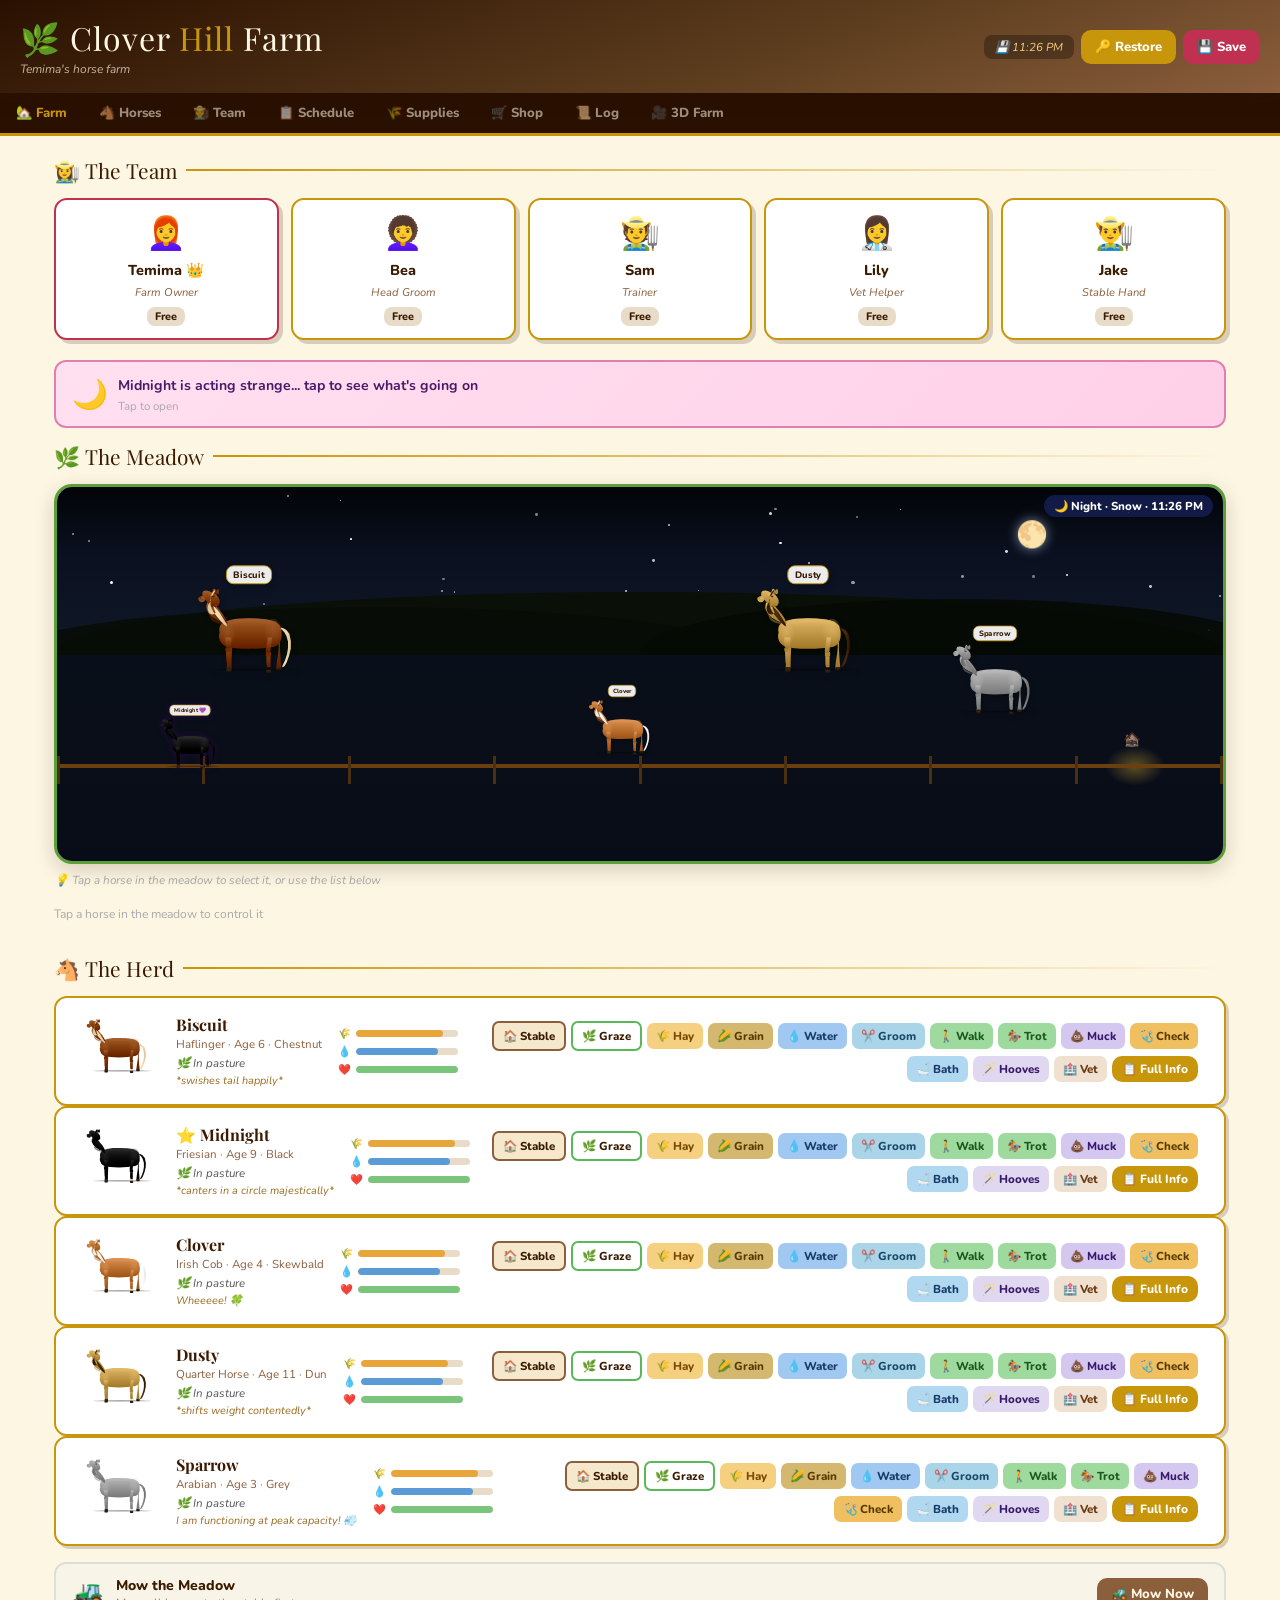
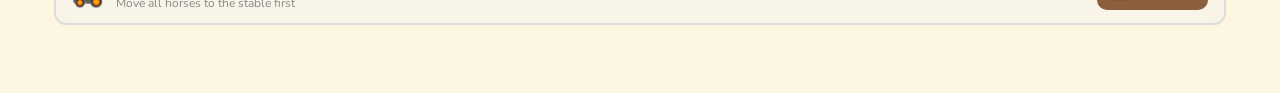
==== commit 4842dc05: "Phase 2: ride horses in 3D view Add ride mode (Phase 2) to the 3D farm: - 🏇 Ride button in the 3D HU" ====
--- a/horse-farm.html
+++ b/horse-farm.html
@@ -136,13 +136,20 @@
     <canvas id="view3d-canvas"></canvas>
     <div class="view3d-hud" id="view3d-hud">
       <div class="view3d-status" id="view3d-status"></div>
-      <div class="view3d-actions">
+      <div class="view3d-actions" id="view3d-actions">
         <button class="btn btn-wood" onclick="set3DCamera('overview')">🌄 Overview</button>
         <button class="btn btn-wood" onclick="set3DCamera('herd')">🐴 Herd</button>
         <button class="btn btn-wood" onclick="set3DCamera('top')">🛰 Top-down</button>
         <button class="btn btn-hay" onclick="focus3DSelected()">🎯 Selected horse</button>
+        <button class="btn btn-rose" id="ride-btn" onclick="toggleRide()">🏇 Ride</button>
       </div>
     </div>
+    <div class="ride-bar" id="ride-bar" style="display:none;">
+      <button class="btn btn-rose ride-stop" onclick="toggleRide()">⏹ Stop</button>
+      <span class="ride-name" id="ride-name"></span>
+      <div class="ride-joy" id="ride-joy"><div class="ride-joy-knob" id="ride-joy-knob"></div></div>
+    </div>
+  </div>
   </div>
   <div class="view3d-legend" id="view3d-legend"></div>
 </div>
--- a/style.css
+++ b/style.css
@@ -414,6 +414,16 @@
   padding:5px 11px;border-radius:20px;width:fit-content;backdrop-filter:blur(3px);}
 .view3d-actions{display:flex;flex-wrap:wrap;gap:6px;pointer-events:auto;}
 .view3d-actions .btn{padding:7px 12px;font-size:.76rem;}
+.view3d-hud.riding .view3d-actions{display:none;}
+.ride-bar{position:absolute;left:10px;right:10px;bottom:14px;display:flex;align-items:center;gap:10px;
+  pointer-events:auto;z-index:6;}
+.ride-stop{flex:0 0 auto;padding:9px 14px;font-size:.8rem;}
+.ride-name{flex:1;color:#fff;font-weight:800;font-size:.8rem;background:rgba(0,0,0,.45);
+  padding:8px 12px;border-radius:10px;white-space:nowrap;overflow:hidden;text-overflow:ellipsis;}
+.ride-joy{width:118px;height:118px;border-radius:50%;background:rgba(0,0,0,.4);
+  border:2px solid rgba(255,255,255,.5);position:relative;flex:0 0 auto;touch-action:none;}
+.ride-joy-knob{position:absolute;width:52px;height:52px;border-radius:50%;background:rgba(255,255,255,.85);
+  left:50%;top:50%;margin-left:-26px;margin-top:-26px;pointer-events:none;box-shadow:0 2px 6px rgba(0,0,0,.4);}
 .view3d-legend{display:flex;flex-wrap:wrap;gap:5px;margin-top:8px;}
 .view3d-legend span{font-size:.68rem;background:var(--white);border:1px solid #e3d5b8;
   border-radius:20px;padding:2px 9px;color:var(--bark);font-weight:700;}
